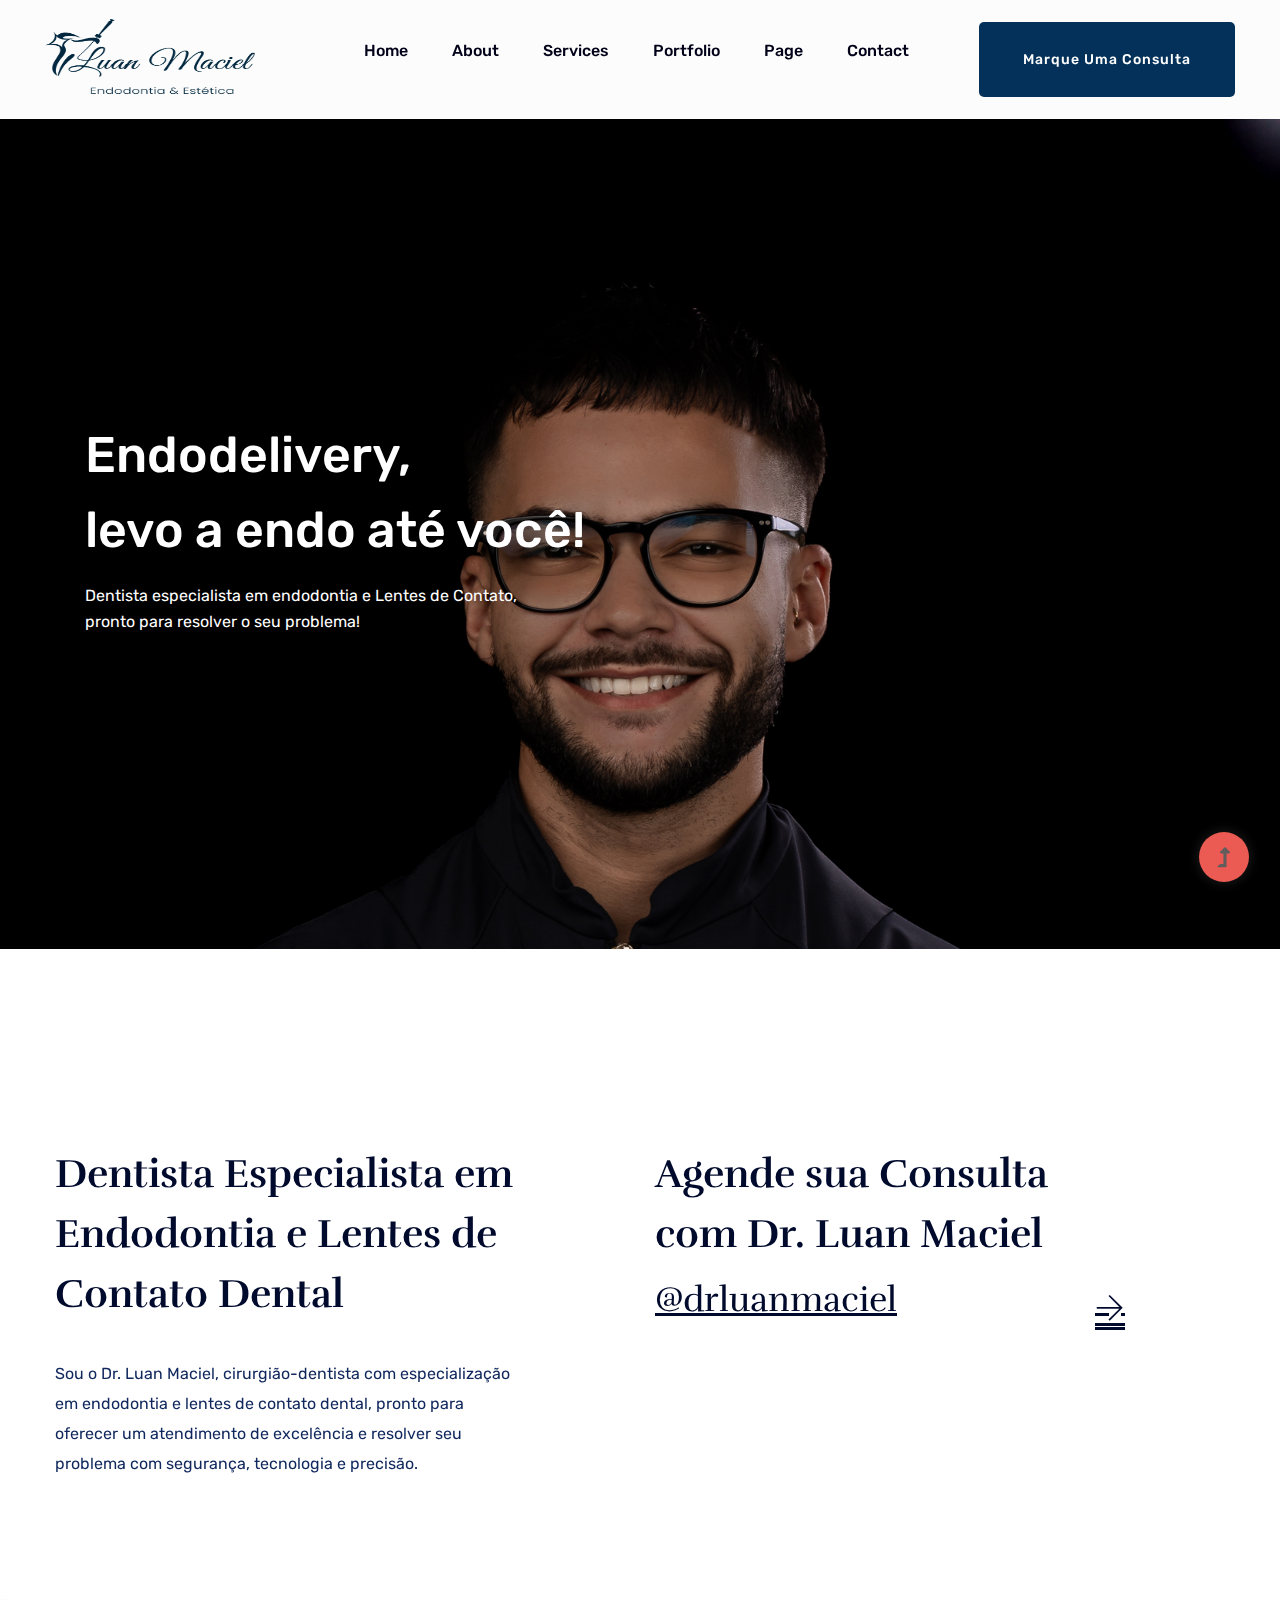
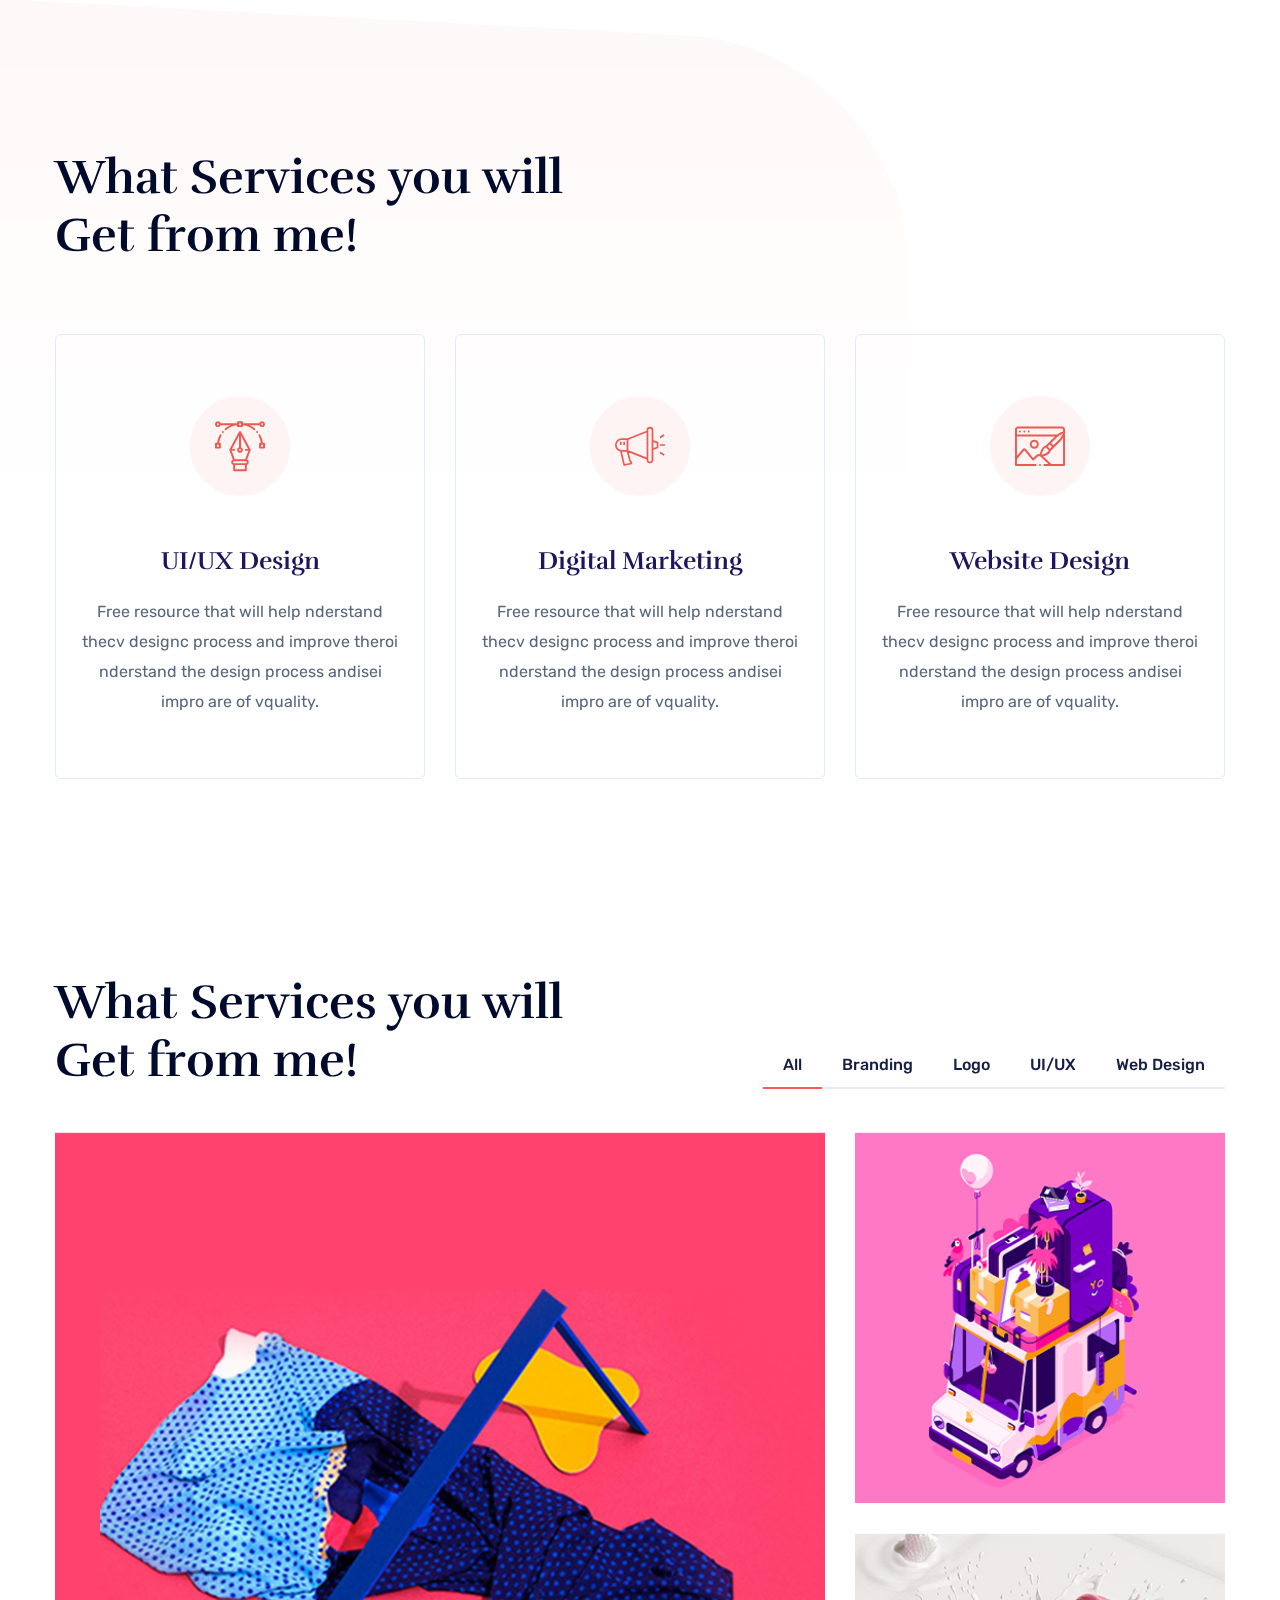
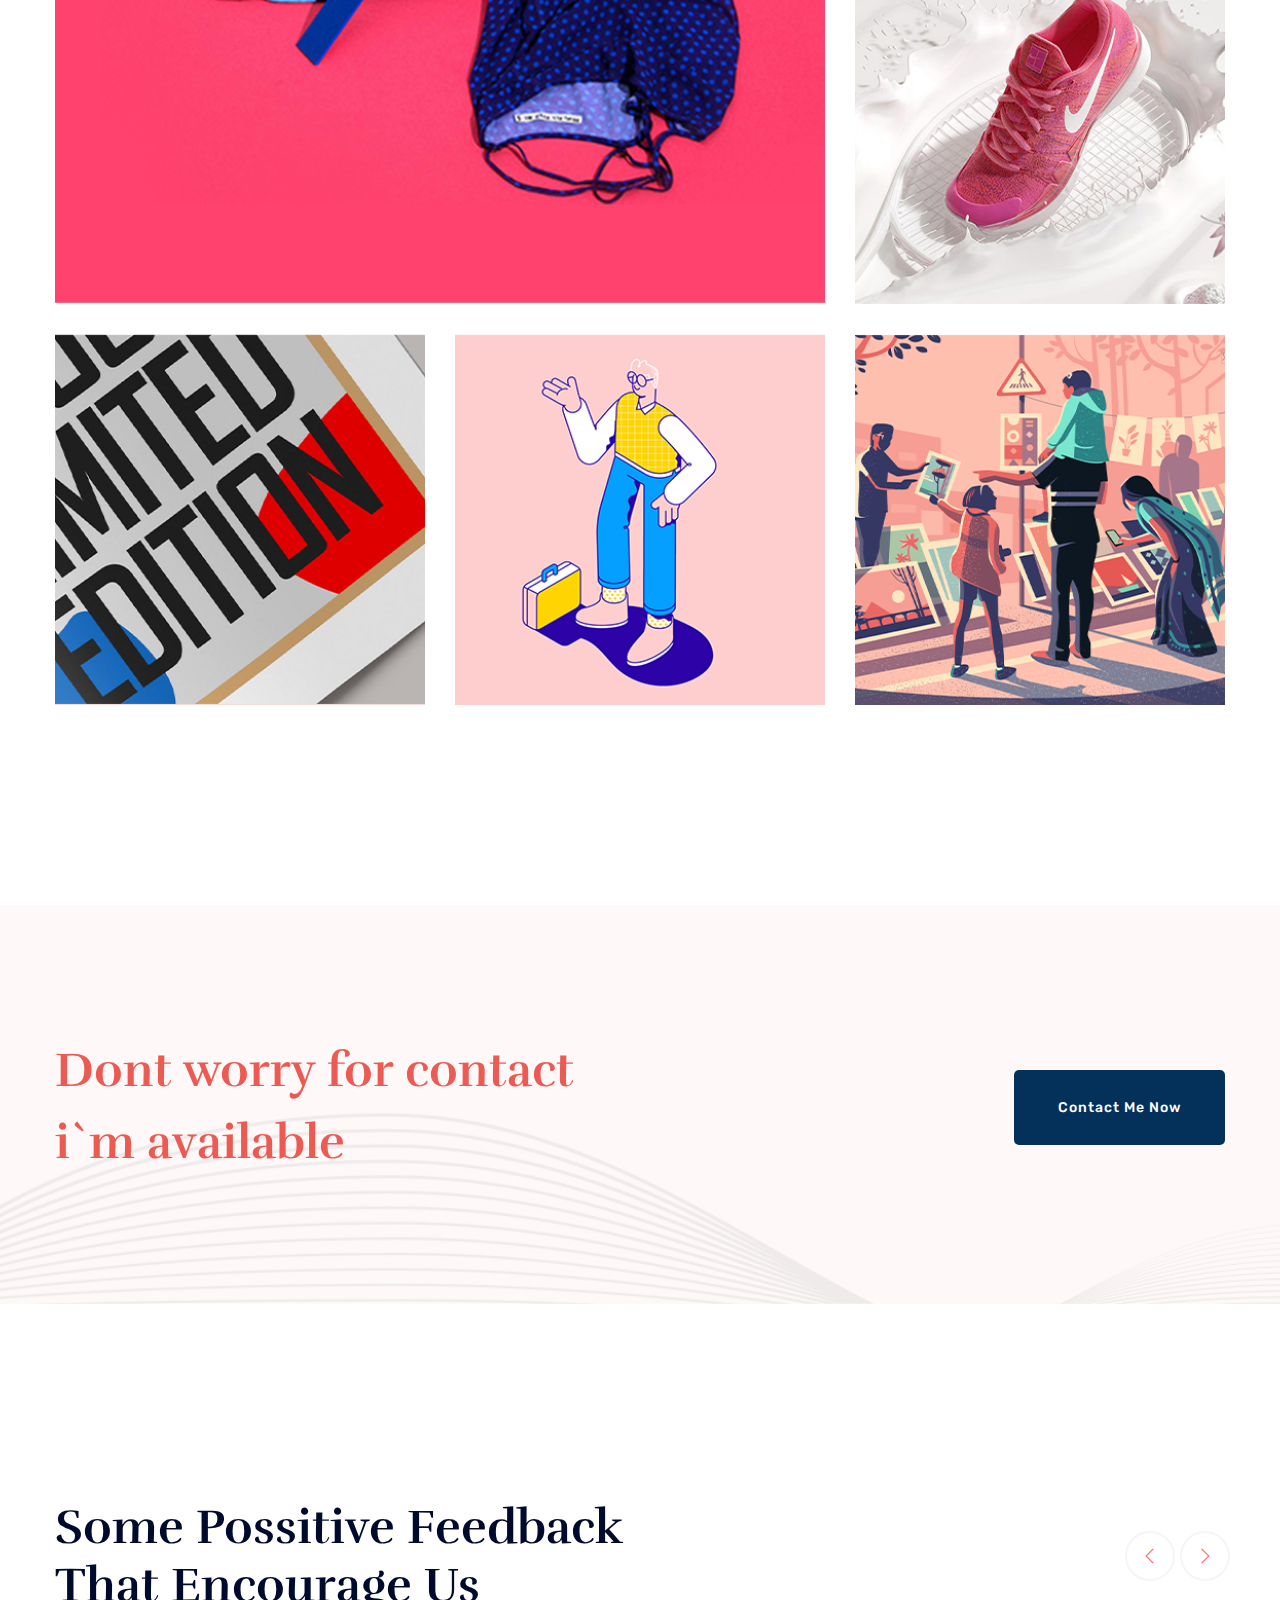
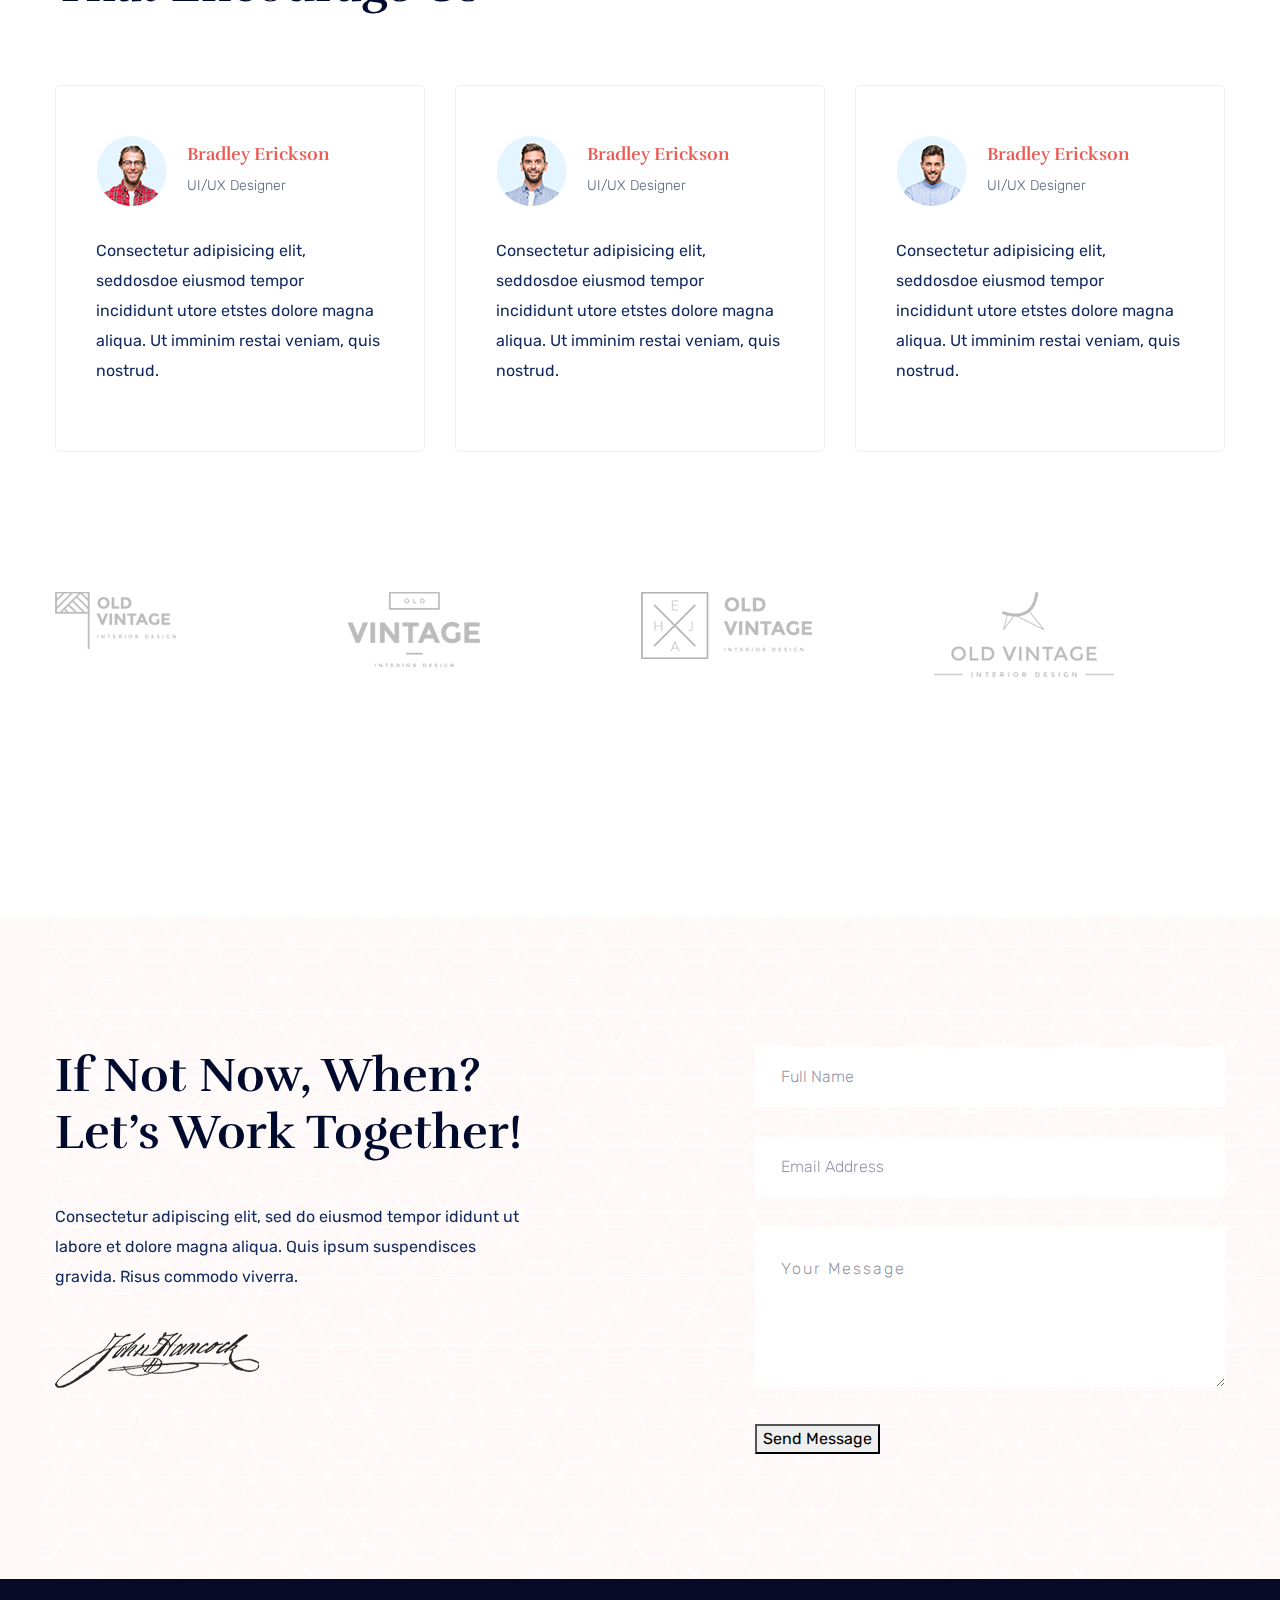
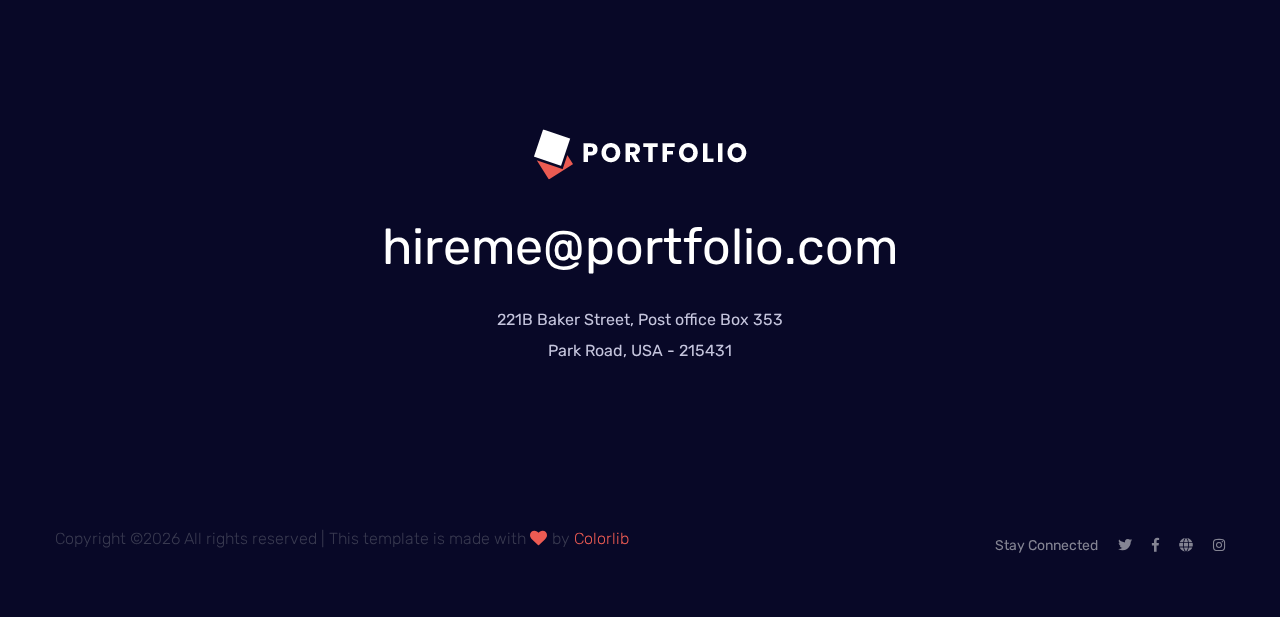
==== index.html @ 42b1753c "update: seção do header e o topo" ====
<!doctype html>
<html class="no-js" lang="zxx">
    <head>
        <meta charset="utf-8">
        <meta http-equiv="x-ua-compatible" content="ie=edge">
        <title>Dr. Luan Maciel</title>
        <meta name="description" content="">
        <meta name="viewport" content="width=device-width, initial-scale=1">
        <link rel="manifest" href="site.webmanifest">
		<link rel="shortcut icon" type="image/x-icon" href="assets/img/fotos_luan/favicon.png">

		<!-- CSS here -->
            <link rel="stylesheet" href="assets/css/bootstrap.min.css">
            <link rel="stylesheet" href="assets/css/owl.carousel.min.css">
            <link rel="stylesheet" href="assets/css/slicknav.css">
            <link rel="stylesheet" href="assets/css/flaticon.css">
            <link rel="stylesheet" href="assets/css/animate.min.css">
            <link rel="stylesheet" href="assets/css/magnific-popup.css">
            <link rel="stylesheet" href="assets/css/fontawesome-all.min.css">
            <link rel="stylesheet" href="assets/css/themify-icons.css">
            <link rel="stylesheet" href="assets/css/slick.css">
            <link rel="stylesheet" href="assets/css/nice-select.css">
            <link rel="stylesheet" href="assets/css/style.css">
   </head>

   <body>
    <!-- Preloader Start -->
    <div id="preloader-active">
        <div class="preloader d-flex align-items-center justify-content-center">
            <div class="preloader-inner position-relative">
                <div class="preloader-circle"></div>
                <div class="preloader-img pere-text"> 
                    <img src="assets/img/logo_luan/Principal_azul.png" alt="">
              </div>
            </div>
        </div>
    </div>
    <!-- Preloader Start -->
    <header>
        <!-- Header Start -->
        <div class="header-area">
                <div class="main-header  header-sticky">
                    <div class="container-fluid">
                        <div class="row align-items-center">
                            <!-- Logo -->
                            <div class="col-xl-2 col-lg-2 col-md-1">
                                <div class="logo">
                                    <a href="index.html"><img src="assets/img/logo_luan/Principal_azul.png" alt="" style="height: 80px; width: 210px;"></a>
                                </div>
                            </div>
                            <div class="col-xl-10 col-lg-10 col-md-10">
                                <div class="menu-main d-flex align-items-center justify-content-end" style="color: #033159;">
                                    <!-- Main-menu -->
                                    <div class="main-menu f-right d-none d-lg-block color-4">
                                        <nav> 
                                            <ul id="navigation">
                                                <li><a href="index.html">Home</a></li>
                                                <li><a href="about.html">About</a></li>
                                                <li><a href="services.html">Services</a></li>
                                                <li><a href="portfolio.html">Portfolio</a></li>
                                                <li><a href="#">Page</a>
                                                    <ul class="submenu">
                                                        <li><a href="blog.html">Blog</a></li>
                                                        <li><a href="blog_details.html">Blog Details</a></li>
                                                        <li><a href="elements.html">Element</a></li>
                                                        <li><a href="portfolio_details.html">Portfolio Details</a></li>
                                                    </ul>
                                                </li>
                                                <li><a href="contact.html">Contact</a></li>
                                            </ul>
                                        </nav>
                                    </div>
                                    <div class="header-right-btn f-right d-none d-xl-block ml-20">
                                        <a href="https://wa.me/5511983385832" target="_blank" class="btn header-btn">Marque uma Consulta</a>
                                    </div>
                                </div>
                            </div>   
                            <!-- Mobile Menu -->
                            <div class="col-12">
                                <div class="mobile_menu d-block d-lg-none"></div>
                            </div>
                        </div>
                    </div>
                </div>
        </div>
        <!-- Header End -->
    </header>
    <main>

        <!-- slider Area Start-->
        <div class="slider-area ">
            <div class="slider-active">
                <!-- Single Slider -->

                <!-- Single Slider -->
                <div style="position: relative; min-height: 830px; display: flex; align-items: center; justify-content: center; overflow: hidden;">
                    <!-- Imagem de fundo -->
                    <img 
                    src="assets/img/fotos_luan/Foto profissional  (1).jpg" 
                    alt="Doutor Luan Maciel"
                    style="
                      position:absolute;
                      top:0;
                      left:0;
                      width:100%;
                      height:100%;
                      object-fit:cover;
                      object-position:top; /* << Você pode personalizar aqui */
                      z-index:-1;
                    "
                  />
                  
                  
                    <!-- Conteúdo -->
                    <div style="position: relative; z-index: 1; width: 100%;">
                      <div style="max-width: 1140px; margin: 0 auto; padding: 0 15px;">
                        <div style="display: flex; flex-wrap: wrap;">
                          <div style="flex: 0 0 66.666667%; max-width: 66.666667%;">
                            <div style="color: #ffffff;">
                              <span style="display: inline-block; font-size: 50px; font-weight: 500; margin-bottom: 15px;" data-animation="fadeInUp" data-delay=".4s">
                                Endodelivery,<br> levo a endo até você!

                              </span>
                              <!-- <h1 style="font-size: 50px; font-weight: 900; margin-bottom: 20px; text-transform: uppercase;" data-animation="fadeInUp" data-delay=".6s">
                                Eu sou o Doutor Luan Maciel
                              </h1> -->
                              <p style="font-size: 16px; line-height: 1.6; max-width: 600px; color: #ffffff;" data-animation="fadeInUp" data-delay=".8s">
                                Dentista especialista em endodontia e Lentes de Contato,<br> pronto para resolver o seu problema!


                              </p>
                              <!-- Hero-btn (adicione botões aqui se desejar) -->
                            </div>
                          </div>
                        </div>
                      </div>
                    </div>
                  </div>
                  
            </div>
        </div>
        <!-- slider Area End-->
        <!-- About Area start -->
        <section class="about-area section-paddingt30">
            <div class="container">
                <div class="row ">
                    <div class="col-lg-5">
                        <div class="about-caption mb-30">
                            <h3 style="font-size: 40px;">Dentista Especialista em Endodontia e Lentes de Contato Dental</h3>
                            <p class="pera1">Sou o Dr. Luan Maciel, cirurgião-dentista com especialização em endodontia e lentes de contato dental, pronto para oferecer um atendimento de excelência e resolver seu problema com segurança, tecnologia e precisão.
                                </p>
                        </div>
                    </div>
                    <div class="col-lg-5 offset-lg-1">
                        <div class="about-caption2">
                            <h3>Agende sua Consulta com Dr. Luan Maciel</p>
                           <div class="send-cv">
                                <a href="https://www.instagram.com/drluanmaciel/" target="_blank">@drluanmaciel</a>
                                <a href="https://www.instagram.com/drluanmaciel/" target="_blank">
                                    <i class="ti-arrow-right"></i>
                                </a>
                           </div>
                        </div>
                    </div>
                </div>
            </div>
        </section>
        <!-- About Area End -->
        <!-- Categories Area Start -->
        <section class="categories-area section-padding3">
            <div class="container">
                <div class="row">
                    <div class="col-lg-6">
                        <!-- Section Tittle -->
                        <div class="section-tittle mb-70">
                            <h2>What Services you will Get from me!</h2>
                        </div>
                    </div>
                </div>
                <div class="row">
                    <div class="col-lg-4 col-md-6 col-sm-6">
                        <div class="single-cat text-center mb-50">
                            <div class="cat-icon">
                                <span class="flaticon-pen"></span>
                            </div>
                            <div class="cat-cap">
                                <h5><a href="services.html">UI/UX Design</a></h5>
                                <p>Free resource that will help nderstand thecv designc process and improve theroi  nderstand the design process andisei impro are of vquality.</p>
                            </div>
                        </div>
                    </div>
                    <div class="col-lg-4 col-md-6 col-sm-6">
                        <div class="single-cat text-center mb-50">
                            <div class="cat-icon">
                                <span class="flaticon-speaker"></span>
                            </div>
                            <div class="cat-cap">
                                <h5><a href="services.html">Digital Marketing</a></h5>
                                <p>Free resource that will help nderstand thecv designc process and improve theroi  nderstand the design process andisei impro are of vquality.</p>
                            </div>
                        </div>
                    </div>
                    <div class="col-lg-4 col-md-6 col-sm-6">
                        <div class="single-cat text-center mb-50">
                            <div class="cat-icon">
                                <span class="flaticon-portfolio"></span>
                            </div>
                            <div class="cat-cap">
                                <h5><a href="services.html">Website Design</a></h5>
                                <p>Free resource that will help nderstand thecv designc process and improve theroi  nderstand the design process andisei impro are of vquality.</p>
                            </div>
                        </div>
                    </div>
                 </div>
            </div>
        </section>
        <!-- Categories Area End -->
        <!-- Services Area Start -->
        <section class="services-area  services-padding">
            <div class="container">
               <div class="project-heading mb-35">
                    <div class="row align-items-end">
                        <div class="col-lg-6">
                            <!-- Section Tittle -->
                            <div class="section-tittle">
                                <h2>What Services you will Get from me!</h2>
                            </div>
                        </div>
                        <div class="col-lg-6">
                            <div class="properties__button">
                                <!--Nav Button  -->                                            
                                <nav>
                                    <div class="nav nav-tabs" id="nav-tab" role="tablist">
                                        <a class="nav-item nav-link active" id="nav-home-tab" data-toggle="tab" href="#nav-home" role="tab" aria-controls="nav-home" aria-selected="false"> All</a>
                                        <a class="nav-item nav-link" id="nav-profile-tab" data-toggle="tab" href="#nav-profile" role="tab" aria-controls="nav-profile" aria-selected="false"> Branding</a>
                                        <a class="nav-item nav-link" id="nav-contact-tab" data-toggle="tab" href="#nav-contact" role="tab" aria-controls="nav-contact" aria-selected="false">Logo</a>
                                        <a class="nav-item nav-link" id="nav-last-tab" data-toggle="tab" href="#nav-last" role="tab" aria-controls="nav-contact" aria-selected="false">UI/UX </a>
                                        <a class="nav-item nav-link" id="nav-technology" data-toggle="tab" href="#nav-techno" role="tab" aria-controls="nav-contact" aria-selected="false">Web Design</a>
                                    </div>
                                </nav>
                                <!--End Nav Button  -->
                            </div>
                        </div>
                    </div>
               </div>
                <div class="row">
                    <div class="col-12">
                        <!-- Nav Card -->
                        <div class="tab-content active" id="nav-tabContent">
                            <!-- card ONE -->
                            <div class="tab-pane fade active show" id="nav-home" role="tabpanel" aria-labelledby="nav-home-tab">           
                                <div class="services-caption">
                                    <div class="row">
                                        <div class="col-lg-8 col-md-8 col-sm-8">
                                            <!-- Single -->
                                            <div class="single-services mb-30">
                                                <img src="assets/img/service/services1.png" alt="">
                                            </div>
                                        </div>
                                        <div class="col-lg-4 col-md-4 col-sm-4">
                                            <div class="row">
                                                <div class="col-lg-12">
                                                    <!-- Single -->
                                                    <div class="single-services mb-30">
                                                        <img src="assets/img/service/services2.png" alt="">
                                                    </div>
                                                </div>
                                                <div class="col-lg-12">
                                                    <!-- Single -->
                                                    <div class="single-services mb-30">
                                                        <img src="assets/img/service/services3.png" alt="">
                                                    </div>
                                                </div>
                                            </div>
                                        </div>
                                        <div class="col-lg-4 col-md-4 col-sm-4">
                                            <!-- Single -->
                                            <div class="single-services mb-30">
                                                <img src="assets/img/service/services4.png" alt="">
                                            </div>
                                        </div>
                                        <div class="col-lg-4 col-md-4 col-sm-4">
                                            <!-- Single -->
                                            <div class="single-services mb-30">
                                                <img src="assets/img/service/services5.png" alt="">
                                            </div>
                                        </div>
                                        <div class="col-lg-4 col-md-4 col-sm-4">
                                            <!-- Single -->
                                            <div class="single-services mb-30">
                                                <img src="assets/img/service/services6.png" alt="">
                                            </div>
                                        </div>
                                    </div>
                                </div>
                            </div>
                            <!-- Card TWO -->
                            <div class="tab-pane fade" id="nav-profile" role="tabpanel" aria-labelledby="nav-profile-tab">
                                <div class="services-caption">
                                    <div class="row">
                                        <div class="col-lg-8 col-md-8 col-sm-8">
                                            <!-- Single -->
                                            <div class="single-services mb-30">
                                                <img src="assets/img/service/services6.png" alt="">
                                            </div>
                                        </div>
                                        <div class="col-lg-4 col-md-4 col-sm-4">
                                            <div class="row">
                                                <div class="col-lg-12">
                                                    <!-- Single -->
                                                    <div class="single-services mb-30">
                                                        <img src="assets/img/service/services2.png" alt="">
                                                    </div>
                                                </div>
                                                <div class="col-lg-12">
                                                    <!-- Single -->
                                                    <div class="single-services mb-30">
                                                        <img src="assets/img/service/services3.png" alt="">
                                                    </div>
                                                </div>
                                            </div>
                                        </div>
                                        <div class="col-lg-4 col-md-4 col-sm-4">
                                            <!-- Single -->
                                            <div class="single-services mb-30">
                                                <img src="assets/img/service/services4.png" alt="">
                                            </div>
                                        </div>
                                        <div class="col-lg-4 col-md-4 col-sm-4">
                                            <!-- Single -->
                                            <div class="single-services mb-30">
                                                <img src="assets/img/service/services5.png" alt="">
                                            </div>
                                        </div>
                                        <div class="col-lg-4 col-md-4 col-sm-4">
                                            <!-- Single -->
                                            <div class="single-services mb-30">
                                                <img src="assets/img/service/services1.png" alt="">
                                            </div>
                                        </div>
                                    </div>
                                </div>
                            </div>
                            <!-- Card THREE -->
                            <div class="tab-pane fade" id="nav-contact" role="tabpanel" aria-labelledby="nav-contact-tab">
                                <div class="services-caption">
                                    <div class="row">
                                        <div class="col-lg-8 col-md-8 col-sm-8">
                                            <!-- Single -->
                                            <div class="single-services mb-30">
                                                <img src="assets/img/service/services2.png" alt="">
                                            </div>
                                        </div>
                                        <div class="col-lg-4 col-md-4 col-sm-4">
                                            <div class="row">
                                                <div class="col-lg-12">
                                                    <!-- Single -->
                                                    <div class="single-services mb-30">
                                                        <img src="assets/img/service/services1.png" alt="">
                                                    </div>
                                                </div>
                                                <div class="col-lg-12">
                                                    <!-- Single -->
                                                    <div class="single-services mb-30">
                                                        <img src="assets/img/service/services3.png" alt="">
                                                    </div>
                                                </div>
                                            </div>
                                        </div>
                                        <div class="col-lg-4 col-md-4 col-sm-4">
                                            <!-- Single -->
                                            <div class="single-services mb-30">
                                                <img src="assets/img/service/services4.png" alt="">
                                            </div>
                                        </div>
                                        <div class="col-lg-4 col-md-4 col-sm-4">
                                            <!-- Single -->
                                            <div class="single-services mb-30">
                                                <img src="assets/img/service/services5.png" alt="">
                                            </div>
                                        </div>
                                        <div class="col-lg-4 col-md-4 col-sm-4">
                                            <!-- Single -->
                                            <div class="single-services mb-30">
                                                <img src="assets/img/service/services6.png" alt="">
                                            </div>
                                        </div>
                                    </div>
                                </div>
                            </div>
                            <!-- card FUR -->
                            <div class="tab-pane fade" id="nav-last" role="tabpanel" aria-labelledby="nav-last-tab">
                                <div class="services-caption">
                                    <div class="row">
                                        <div class="col-lg-8 col-md-8 col-sm-8">
                                            <!-- Single -->
                                            <div class="single-services mb-30">
                                                <img src="assets/img/service/services1.png" alt="">
                                            </div>
                                        </div>
                                        <div class="col-lg-4 col-md-4 col-sm-4">
                                            <div class="row">
                                                <div class="col-lg-12">
                                                    <!-- Single -->
                                                    <div class="single-services mb-30">
                                                        <img src="assets/img/service/services2.png" alt="">
                                                    </div>
                                                </div>
                                                <div class="col-lg-12">
                                                    <!-- Single -->
                                                    <div class="single-services mb-30">
                                                        <img src="assets/img/service/services3.png" alt="">
                                                    </div>
                                                </div>
                                            </div>
                                        </div>
                                        <div class="col-lg-4 col-md-4 col-sm-4">
                                            <!-- Single -->
                                            <div class="single-services mb-30">
                                                <img src="assets/img/service/services4.png" alt="">
                                            </div>
                                        </div>
                                        <div class="col-lg-4 col-md-4 col-sm-4">
                                            <!-- Single -->
                                            <div class="single-services mb-30">
                                                <img src="assets/img/service/services5.png" alt="">
                                            </div>
                                        </div>
                                        <div class="col-lg-4 col-md-4 col-sm-4">
                                            <!-- Single -->
                                            <div class="single-services mb-30">
                                                <img src="assets/img/service/services6.png" alt="">
                                            </div>
                                        </div>
                                    </div>
                                </div>
                            </div>
                            <!-- card FIVE -->
                            <div class="tab-pane fade" id="nav-techno" role="tabpanel" aria-labelledby="nav-technology">
                                <div class="services-caption">
                                    <div class="row">
                                        <div class="col-lg-8 col-md-8 col-sm-8">
                                            <!-- Single -->
                                            <div class="single-services mb-30">
                                                <img src="assets/img/service/services3.png" alt="">
                                            </div>
                                        </div>
                                        <div class="col-lg-4 col-md-4 col-sm-4">
                                            <div class="row">
                                                <div class="col-lg-12">
                                                    <!-- Single -->
                                                    <div class="single-services mb-30">
                                                        <img src="assets/img/service/services2.png" alt="">
                                                    </div>
                                                </div>
                                                <div class="col-lg-12">
                                                    <!-- Single -->
                                                    <div class="single-services mb-30">
                                                        <img src="assets/img/service/services1.png" alt="">
                                                    </div>
                                                </div>
                                            </div>
                                        </div>
                                        <div class="col-lg-4 col-md-4 col-sm-4">
                                            <!-- Single -->
                                            <div class="single-services mb-30">
                                                <img src="assets/img/service/services4.png" alt="">
                                            </div>
                                        </div>
                                        <div class="col-lg-4 col-md-4 col-sm-4">
                                            <!-- Single -->
                                            <div class="single-services mb-30">
                                                <img src="assets/img/service/services5.png" alt="">
                                            </div>
                                        </div>
                                        <div class="col-lg-4 col-md-4 col-sm-4">
                                            <!-- Single -->
                                            <div class="single-services mb-30">
                                                <img src="assets/img/service/services6.png" alt="">
                                            </div>
                                        </div>
                                    </div>
                                </div>
                            </div>
                        </div>
                    <!-- End Nav Card -->
                    </div>
                </div>
            </div>
        </section>
        <!-- Services Area End -->
        <!-- Want To Work Start -->
        <section class="wantToWork-area w-padding2">
            <div class="container">
                <div class="row align-items-center justify-content-between">
                    <div class="col-xl-6 col-lg-8 col-md-8">
                        <div class="wantToWork-caption wantToWork-caption2">
                            <h2>Dont worry for contact i`m available</h2>
                        </div>
                    </div>
                    <div class="col-xl-2 col-lg-2 col-md-3">
                        <a href="#" class="btn btn-black f-right">Contact Me Now</a>
                    </div>
                </div>
            </div>
        </section>
        <!-- Want To Work End -->

        <!-- client-comments -->
        <section class="client-comments section-paddingt30">
            <div class="container">
                <div class="row">
                    <div class="col-xl-6 col-lg-8 col-md-10">
                        <!-- Section Tittle -->
                        <div class="section-tittle mb-70">
                            <h2>Some Possitive Feedback  That Encourage Us</h2>
                        </div>
                    </div>
                </div>
            </div>
            <!-- latest-blog-area start -->
            <div class="latest-blog-area">
                <div class="container">
                    <div class="custom-row">
                        <div class="blog-active">
                            <!-- single-items -->
                            <div class="col-xl-4">
                                <div class="blog-wrapper">
                                    <div class="blog-inner">
                                    <div class="blog-top">
                                            <div class="person-img">
                                                <img src="assets/img/gallery/blog1.png" alt="">
                                            </div>
                                            <div class="comment-person">
                                                <h2>Bradley Erickson</h2>   
                                                <span>UI/UX Designer</span>
                                            </div>
                                    </div>
                                        <p>Consectetur adipisicing elit, seddosdoe eiusmod tempor incididunt utore etstes dolore magna aliqua. Ut imminim restai veniam, quis nostrud.</p>
                                    </div>
                                </div>
                            </div>
                            <!-- single-items -->
                            <div class="col-xl-4">
                                <div class="blog-wrapper">
                                    <div class="blog-inner">
                                    <div class="blog-top">
                                            <div class="person-img">
                                                <img src="assets/img/gallery/blog2.png" alt="">
                                            </div>
                                            <div class="comment-person">
                                                <h2>Bradley Erickson</h2>   
                                                <span>UI/UX Designer</span>
                                            </div>
                                    </div>
                                        <p>Consectetur adipisicing elit, seddosdoe eiusmod tempor incididunt utore etstes dolore magna aliqua. Ut imminim restai veniam, quis nostrud.</p>
                                    </div>
                                </div>
                            </div>
                            <!-- single-items -->
                            <div class="col-xl-4">
                                <div class="blog-wrapper">
                                    <div class="blog-inner">
                                    <div class="blog-top">
                                            <div class="person-img">
                                                <img src="assets/img/gallery/blog3.png" alt="">
                                            </div>
                                            <div class="comment-person">
                                                <h2>Bradley Erickson</h2>   
                                                <span>UI/UX Designer</span>
                                            </div>
                                    </div>
                                        <p>Consectetur adipisicing elit, seddosdoe eiusmod tempor incididunt utore etstes dolore magna aliqua. Ut imminim restai veniam, quis nostrud.</p>
                                    </div>
                                </div>
                            </div>
                            <!-- single-items -->
                            <div class="col-xl-4">
                                <div class="blog-wrapper">
                                    <div class="blog-inner">
                                    <div class="blog-top">
                                            <div class="person-img">
                                                <img src="assets/img/gallery/blog2.png" alt="">
                                            </div>
                                            <div class="comment-person">
                                                <h2>Bradley Erickson</h2>   
                                                <span>UI/UX Designer</span>
                                            </div>
                                    </div>
                                        <p>Consectetur adipisicing elit, seddosdoe eiusmod tempor incididunt utore etstes dolore magna aliqua. Ut imminim restai veniam, quis nostrud.</p>
                                    </div>
                                </div>
                            </div>
                        </div>
                    </div>
                </div>
            </div>           
            <!-- End latest-blog-area -->
        </section>
        <!-- Brand Area Start -->
        <div class="brand-area pb-bottom">
            <div class="container">
                <div class="brand-active brand-border pt-50 pb-40">
                    <div class="single-brand">
                        <img src="assets/img/gallery/brand1.png" alt="">
                    </div>
                    <div class="single-brand">
                        <img src="assets/img/gallery/brand2.png" alt="">
                    </div>
                    <div class="single-brand">
                        <img src="assets/img/gallery/brand3.png" alt="">
                    </div>
                    <div class="single-brand">
                        <img src="assets/img/gallery/brand4.png" alt="">
                    </div>
                    <div class="single-brand">
                        <img src="assets/img/gallery/brand2.png" alt="">
                    </div>
                </div>
            </div>
        </div>
        <!-- Brand Area End -->
        <!-- Contact Info Start -->
        <section class="contact-info-area w-padding2" data-background="assets/img/gallery/section_bg04.jpg">
            <div class="container">
                <div class="row justify-content-between">
                    <div class="col-xl-5 col-lg-7">
                      <div class="contact-caption mb-50">
                            <h3>If Not Now, When? Let’s Work Together!</h3>
                            <p>Consectetur adipiscing elit, sed do eiusmod tempor ididunt ut labore et dolore magna aliqua. Quis ipsum suspendisces gravida. Risus commodo viverra.</p>
                            <img src="assets/img/gallery/sin.png" alt="">
                      </div>
                    </div>
                    <div class="col-xl-5 col-lg-5">
                        <form action="#" class="contact-wrapper">
                            <input type="text" name="name" placeholder="Full Name">
                            <input type="email" name="email" placeholder="Email Address">
                            <textarea name="message" id="message" placeholder="Your Message"></textarea>
                            <button class="submit-btn2" type="submit">Send Message</button>
                        </form>
                    </div>
                </div>
            </div>
        </section>
        <!-- Contact Info End -->

    </main>
    <footer>
        <!-- Footer Start-->
        <div class="footer-area">
            <div class="container">
               <div class="footer-top footer-padding">
                   <div class="row justify-content-center">
                       <div class="col-lg-6">
                            <div class="footer-top-cap text-center">
                                <img src="assets/img/logo/logo2_footer.png" alt="">
                                <span><a href="#">hireme@portfolio.com</a></span>
                                <p>221B Baker Street, Post office Box 353 </p>
                                <p>Park Road, USA - 215431</p>
                            </div>
                       </div>
                   </div>
               </div>
                <div class="footer-bottom">
                    <div class="row d-flex justify-content-between align-items-center">
                        <div class="col-xl-9 col-lg-8">
                            <div class="footer-copy-right">
                                <p><!-- Link back to Colorlib can't be removed. Template is licensed under CC BY 3.0. -->
  Copyright &copy;<script>document.write(new Date().getFullYear());</script> All rights reserved | This template is made with <i class="fa fa-heart" aria-hidden="true"></i> by <a href="https://colorlib.com" target="_blank">Colorlib</a>
  <!-- Link back to Colorlib can't be removed. Template is licensed under CC BY 3.0. --></p>
                            </div>
                        </div>
                        <div class="col-xl-3 col-lg-4">
                            <!-- Footer Social -->
                            <div class="footer-social f-right">
                                <a>Stay Connected</a>
                                <a href="#"><i class="fab fa-twitter"></i></a>
                                <a href="#"><i class="fab fa-facebook-f"></i></a>
                                <a href="#"><i class="fas fa-globe"></i></a>
                                <a href="#"><i class="fab fa-instagram"></i></a>
                            </div>
                        </div>
                    </div>
               </div>
            </div>
        </div>
        <!-- Footer End-->
    </footer>
    <!-- Scroll Up -->
    <div id="back-top" >
        <a title="Go to Top" href="#"> <i class="fas fa-level-up-alt"></i></a>
    </div>

    <!-- JS here -->
		<!-- All JS Custom Plugins Link Here here -->
        <script src="./assets/js/vendor/modernizr-3.5.0.min.js"></script>
		<!-- Jquery, Popper, Bootstrap -->
		<script src="./assets/js/vendor/jquery-1.12.4.min.js"></script>
        <script src="./assets/js/popper.min.js"></script>
        <script src="./assets/js/bootstrap.min.js"></script>
	    <!-- Jquery Mobile Menu -->
        <script src="./assets/js/jquery.slicknav.min.js"></script>

		<!-- Jquery Slick , Owl-Carousel Plugins -->
        <script src="./assets/js/owl.carousel.min.js"></script>
        <script src="./assets/js/slick.min.js"></script>
		<!-- One Page, Animated-HeadLin -->
        <script src="./assets/js/wow.min.js"></script>
		<script src="./assets/js/animated.headline.js"></script>
        <script src="./assets/js/jquery.magnific-popup.js"></script>

		<!-- Nice-select, sticky -->
        <script src="./assets/js/jquery.nice-select.min.js"></script>
		<script src="./assets/js/jquery.sticky.js"></script>
        
        <!-- contact js -->
        <script src="./assets/js/contact.js"></script>
        <script src="./assets/js/jquery.form.js"></script>
        <script src="./assets/js/jquery.validate.min.js"></script>
        <script src="./assets/js/mail-script.js"></script>
        <script src="./assets/js/jquery.ajaxchimp.min.js"></script>
        
		<!-- Jquery Plugins, main Jquery -->	
        <script src="./assets/js/plugins.js"></script>
        <script src="./assets/js/main.js"></script>
        
    </body>
</html>
---- assets/css/flaticon.css ----
/*
  	Flaticon icon font: Flaticon
  	Creation date: 30/03/2020 06:48
  	*/

@font-face {
  font-family: "Flaticon";
  src: url("../fonts/Flaticon.eot");
  src: url("../fonts/Flaticon.eot?#iefix") format("embedded-opentype"),
       url("../fonts/Flaticon.woff2") format("woff2"),
       url("../fonts/Flaticon.woff") format("woff"),
       url("../fonts/Flaticon.ttf") format("truetype"),
       url("../fonts/Flaticon.svg#Flaticon") format("svg");
  font-weight: normal;
  font-style: normal;
}

@media screen and (-webkit-min-device-pixel-ratio:0) {
  @font-face {
    font-family: "Flaticon";
    src: url("../fonts/Flaticon.svg#Flaticon") format("svg");
  }
}

[class^="flaticon-"]:before, [class*=" flaticon-"]:before,
[class^="flaticon-"]:after, [class*=" flaticon-"]:after {   
  font-family: Flaticon;
font-style: normal;
}

.flaticon-pen:before { content: "\f100"; }
.flaticon-speaker:before { content: "\f101"; }
.flaticon-portfolio:before { content: "\f102"; }
---- assets/css/themify-icons.css ----
@font-face {
	font-family: 'themify';
	src:url('../fonts/themify.eot?-fvbane');


	src:url('../fonts/themify.eot?#iefix-fvbane') format('embedded-opentype'),
		url('../fonts/themify.woff?-fvbane') format('woff'),
		url('../fonts/themify.ttf?-fvbane') format('truetype'),
		url('../fonts/themify.svg?-fvbane#themify') format('svg');
	font-weight: normal;
	font-style: normal;
}

[class^="ti-"], [class*=" ti-"] {
	font-family: 'themify';
	speak: none;
	font-style: normal;
	font-weight: normal;
	font-variant: normal;
	text-transform: none;
	line-height: 1;

	/* Better Font Rendering =========== */
	-webkit-font-smoothing: antialiased;
	-moz-osx-font-smoothing: grayscale;
}

.ti-wand:before {
	content: "\e600";
}
.ti-volume:before {
	content: "\e601";
}
.ti-user:before {
	content: "\e602";
}
.ti-unlock:before {
	content: "\e603";
}
.ti-unlink:before {
	content: "\e604";
}
.ti-trash:before {
	content: "\e605";
}
.ti-thought:before {
	content: "\e606";
}
.ti-target:before {
	content: "\e607";
}
.ti-tag:before {
	content: "\e608";
}
.ti-tablet:before {
	content: "\e609";
}
.ti-star:before {
	content: "\e60a";
}
.ti-spray:before {
	content: "\e60b";
}
.ti-signal:before {
	content: "\e60c";
}
.ti-shopping-cart:before {
	content: "\e60d";
}
.ti-shopping-cart-full:before {
	content: "\e60e";
}
.ti-settings:before {
	content: "\e60f";
}
.ti-search:before {
	content: "\e610";
}
.ti-zoom-in:before {
	content: "\e611";
}
.ti-zoom-out:before {
	content: "\e612";
}
.ti-cut:before {
	content: "\e613";
}
.ti-ruler:before {
	content: "\e614";
}
.ti-ruler-pencil:before {
	content: "\e615";
}
.ti-ruler-alt:before {
	content: "\e616";
}
.ti-bookmark:before {
	content: "\e617";
}
.ti-bookmark-alt:before {
	content: "\e618";
}
.ti-reload:before {
	content: "\e619";
}
.ti-plus:before {
	content: "\e61a";
}
.ti-pin:before {
	content: "\e61b";
}
.ti-pencil:before {
	content: "\e61c";
}
.ti-pencil-alt:before {
	content: "\e61d";
}
.ti-paint-roller:before {
	content: "\e61e";
}
.ti-paint-bucket:before {
	content: "\e61f";
}
.ti-na:before {
	content: "\e620";
}
.ti-mobile:before {
	content: "\e621";
}
.ti-minus:before {
	content: "\e622";
}
.ti-medall:before {
	content: "\e623";
}
.ti-medall-alt:before {
	content: "\e624";
}
.ti-marker:before {
	content: "\e625";
}
.ti-marker-alt:before {
	content: "\e626";
}
.ti-arrow-up:before {
	content: "\e627";
}
.ti-arrow-right:before {
	content: "\e628";
}
.ti-arrow-left:before {
	content: "\e629";
}
.ti-arrow-down:before {
	content: "\e62a";
}
.ti-lock:before {
	content: "\e62b";
}
.ti-location-arrow:before {
	content: "\e62c";
}
.ti-link:before {
	content: "\e62d";
}
.ti-layout:before {
	content: "\e62e";
}
.ti-layers:before {
	content: "\e62f";
}
.ti-layers-alt:before {
	content: "\e630";
}
.ti-key:before {
	content: "\e631";
}
.ti-import:before {
	content: "\e632";
}
.ti-image:before {
	content: "\e633";
}
.ti-heart:before {
	content: "\e634";
}
.ti-heart-broken:before {
	content: "\e635";
}
.ti-hand-stop:before {
	content: "\e636";
}
.ti-hand-open:before {
	content: "\e637";
}
.ti-hand-drag:before {
	content: "\e638";
}
.ti-folder:before {
	content: "\e639";
}
.ti-flag:before {
	content: "\e63a";
}
.ti-flag-alt:before {
	content: "\e63b";
}
.ti-flag-alt-2:before {
	content: "\e63c";
}
.ti-eye:before {
	content: "\e63d";
}
.ti-export:before {
	content: "\e63e";
}
.ti-exchange-vertical:before {
	content: "\e63f";
}
.ti-desktop:before {
	content: "\e640";
}
.ti-cup:before {
	content: "\e641";
}
.ti-crown:before {
	content: "\e642";
}
.ti-comments:before {
	content: "\e643";
}
.ti-comment:before {
	content: "\e644";
}
.ti-comment-alt:before {
	content: "\e645";
}
.ti-close:before {
	content: "\e646";
}
.ti-clip:before {
	content: "\e647";
}
.ti-angle-up:before {
	content: "\e648";
}
.ti-angle-right:before {
	content: "\e649";
}
.ti-angle-left:before {
	content: "\e64a";
}
.ti-angle-down:before {
	content: "\e64b";
}
.ti-check:before {
	content: "\e64c";
}
.ti-check-box:before {
	content: "\e64d";
}
.ti-camera:before {
	content: "\e64e";
}
.ti-announcement:before {
	content: "\e64f";
}
.ti-brush:before {
	content: "\e650";
}
.ti-briefcase:before {
	content: "\e651";
}
.ti-bolt:before {
	content: "\e652";
}
.ti-bolt-alt:before {
	content: "\e653";
}
.ti-blackboard:before {
	content: "\e654";
}
.ti-bag:before {
	content: "\e655";
}
.ti-move:before {
	content: "\e656";
}
.ti-arrows-vertical:before {
	content: "\e657";
}
.ti-arrows-horizontal:before {
	content: "\e658";
}
.ti-fullscreen:before {
	content: "\e659";
}
.ti-arrow-top-right:before {
	content: "\e65a";
}
.ti-arrow-top-left:before {
	content: "\e65b";
}
.ti-arrow-circle-up:before {
	content: "\e65c";
}
.ti-arrow-circle-right:before {
	content: "\e65d";
}
.ti-arrow-circle-left:before {
	content: "\e65e";
}
.ti-arrow-circle-down:before {
	content: "\e65f";
}
.ti-angle-double-up:before {
	content: "\e660";
}
.ti-angle-double-right:before {
	content: "\e661";
}
.ti-angle-double-left:before {
	content: "\e662";
}
.ti-angle-double-down:before {
	content: "\e663";
}
.ti-zip:before {
	content: "\e664";
}
.ti-world:before {
	content: "\e665";
}
.ti-wheelchair:before {
	content: "\e666";
}
.ti-view-list:before {
	content: "\e667";
}
.ti-view-list-alt:before {
	content: "\e668";
}
.ti-view-grid:before {
	content: "\e669";
}
.ti-uppercase:before {
	content: "\e66a";
}
.ti-upload:before {
	content: "\e66b";
}
.ti-underline:before {
	content: "\e66c";
}
.ti-truck:before {
	content: "\e66d";
}
.ti-timer:before {
	content: "\e66e";
}
.ti-ticket:before {
	content: "\e66f";
}
.ti-thumb-up:before {
	content: "\e670";
}
.ti-thumb-down:before {
	content: "\e671";
}
.ti-text:before {
	content: "\e672";
}
.ti-stats-up:before {
	content: "\e673";
}
.ti-stats-down:before {
	content: "\e674";
}
.ti-split-v:before {
	content: "\e675";
}
.ti-split-h:before {
	content: "\e676";
}
.ti-smallcap:before {
	content: "\e677";
}
.ti-shine:before {
	content: "\e678";
}
.ti-shift-right:before {
	content: "\e679";
}
.ti-shift-left:before {
	content: "\e67a";
}
.ti-shield:before {
	content: "\e67b";
}
.ti-notepad:before {
	content: "\e67c";
}
.ti-server:before {
	content: "\e67d";
}
.ti-quote-right:before {
	content: "\e67e";
}
.ti-quote-left:before {
	content: "\e67f";
}
.ti-pulse:before {
	content: "\e680";
}
.ti-printer:before {
	content: "\e681";
}
.ti-power-off:before {
	content: "\e682";
}
.ti-plug:before {
	content: "\e683";
}
.ti-pie-chart:before {
	content: "\e684";
}
.ti-paragraph:before {
	content: "\e685";
}
.ti-panel:before {
	content: "\e686";
}
.ti-package:before {
	content: "\e687";
}
.ti-music:before {
	content: "\e688";
}
.ti-music-alt:before {
	content: "\e689";
}
.ti-mouse:before {
	content: "\e68a";
}
.ti-mouse-alt:before {
	content: "\e68b";
}
.ti-money:before {
	content: "\e68c";
}
.ti-microphone:before {
	content: "\e68d";
}
.ti-menu:before {
	content: "\e68e";
}
.ti-menu-alt:before {
	content: "\e68f";
}
.ti-map:before {
	content: "\e690";
}
.ti-map-alt:before {
	content: "\e691";
}
.ti-loop:before {
	content: "\e692";
}
.ti-location-pin:before {
	content: "\e693";
}
.ti-list:before {
	content: "\e694";
}
.ti-light-bulb:before {
	content: "\e695";
}
.ti-Italic:before {
	content: "\e696";
}
.ti-info:before {
	content: "\e697";
}
.ti-infinite:before {
	content: "\e698";
}
.ti-id-badge:before {
	content: "\e699";
}
.ti-hummer:before {
	content: "\e69a";
}
.ti-home:before {
	content: "\e69b";
}
.ti-help:before {
	content: "\e69c";
}
.ti-headphone:before {
	content: "\e69d";
}
.ti-harddrives:before {
	content: "\e69e";
}
.ti-harddrive:before {
	content: "\e69f";
}
.ti-gift:before {
	content: "\e6a0";
}
.ti-game:before {
	content: "\e6a1";
}
.ti-filter:before {
	content: "\e6a2";
}
.ti-files:before {
	content: "\e6a3";
}
.ti-file:before {
	content: "\e6a4";
}
.ti-eraser:before {
	content: "\e6a5";
}
.ti-envelope:before {
	content: "\e6a6";
}
.ti-download:before {
	content: "\e6a7";
}
.ti-direction:before {
	content: "\e6a8";
}
.ti-direction-alt:before {
	content: "\e6a9";
}
.ti-dashboard:before {
	content: "\e6aa";
}
.ti-control-stop:before {
	content: "\e6ab";
}
.ti-control-shuffle:before {
	content: "\e6ac";
}
.ti-control-play:before {
	content: "\e6ad";
}
.ti-control-pause:before {
	content: "\e6ae";
}
.ti-control-forward:before {
	content: "\e6af";
}
.ti-control-backward:before {
	content: "\e6b0";
}
.ti-cloud:before {
	content: "\e6b1";
}
.ti-cloud-up:before {
	content: "\e6b2";
}
.ti-cloud-down:before {
	content: "\e6b3";
}
.ti-clipboard:before {
	content: "\e6b4";
}
.ti-car:before {
	content: "\e6b5";
}
.ti-calendar:before {
	content: "\e6b6";
}
.ti-book:before {
	content: "\e6b7";
}
.ti-bell:before {
	content: "\e6b8";
}
.ti-basketball:before {
	content: "\e6b9";
}
.ti-bar-chart:before {
	content: "\e6ba";
}
.ti-bar-chart-alt:before {
	content: "\e6bb";
}
.ti-back-right:before {
	content: "\e6bc";
}
.ti-back-left:before {
	content: "\e6bd";
}
.ti-arrows-corner:before {
	content: "\e6be";
}
.ti-archive:before {
	content: "\e6bf";
}
.ti-anchor:before {
	content: "\e6c0";
}
.ti-align-right:before {
	content: "\e6c1";
}
.ti-align-left:before {
	content: "\e6c2";
}
.ti-align-justify:before {
	content: "\e6c3";
}
.ti-align-center:before {
	content: "\e6c4";
}
.ti-alert:before {
	content: "\e6c5";
}
.ti-alarm-clock:before {
	content: "\e6c6";
}
.ti-agenda:before {
	content: "\e6c7";
}
.ti-write:before {
	content: "\e6c8";
}
.ti-window:before {
	content: "\e6c9";
}
.ti-widgetized:before {
	content: "\e6ca";
}
.ti-widget:before {
	content: "\e6cb";
}
.ti-widget-alt:before {
	content: "\e6cc";
}
.ti-wallet:before {
	content: "\e6cd";
}
.ti-video-clapper:before {
	content: "\e6ce";
}
.ti-video-camera:before {
	content: "\e6cf";
}
.ti-vector:before {
	content: "\e6d0";
}
.ti-themify-logo:before {
	content: "\e6d1";
}
.ti-themify-favicon:before {
	content: "\e6d2";
}
.ti-themify-favicon-alt:before {
	content: "\e6d3";
}
.ti-support:before {
	content: "\e6d4";
}
.ti-stamp:before {
	content: "\e6d5";
}
.ti-split-v-alt:before {
	content: "\e6d6";
}
.ti-slice:before {
	content: "\e6d7";
}
.ti-shortcode:before {
	content: "\e6d8";
}
.ti-shift-right-alt:before {
	content: "\e6d9";
}
.ti-shift-left-alt:before {
	content: "\e6da";
}
.ti-ruler-alt-2:before {
	content: "\e6db";
}
.ti-receipt:before {
	content: "\e6dc";
}
.ti-pin2:before {
	content: "\e6dd";
}
.ti-pin-alt:before {
	content: "\e6de";
}
.ti-pencil-alt2:before {
	content: "\e6df";
}
.ti-palette:before {
	content: "\e6e0";
}
.ti-more:before {
	content: "\e6e1";
}
.ti-more-alt:before {
	content: "\e6e2";
}
.ti-microphone-alt:before {
	content: "\e6e3";
}
.ti-magnet:before {
	content: "\e6e4";
}
.ti-line-double:before {
	content: "\e6e5";
}
.ti-line-dotted:before {
	content: "\e6e6";
}
.ti-line-dashed:before {
	content: "\e6e7";
}
.ti-layout-width-full:before {
	content: "\e6e8";
}
.ti-layout-width-default:before {
	content: "\e6e9";
}
.ti-layout-width-default-alt:before {
	content: "\e6ea";
}
.ti-layout-tab:before {
	content: "\e6eb";
}
.ti-layout-tab-window:before {
	content: "\e6ec";
}
.ti-layout-tab-v:before {
	content: "\e6ed";
}
.ti-layout-tab-min:before {
	content: "\e6ee";
}
.ti-layout-slider:before {
	content: "\e6ef";
}
.ti-layout-slider-alt:before {
	content: "\e6f0";
}
.ti-layout-sidebar-right:before {
	content: "\e6f1";
}
.ti-layout-sidebar-none:before {
	content: "\e6f2";
}
.ti-layout-sidebar-left:before {
	content: "\e6f3";
}
.ti-layout-placeholder:before {
	content: "\e6f4";
}
.ti-layout-menu:before {
	content: "\e6f5";
}
.ti-layout-menu-v:before {
	content: "\e6f6";
}
.ti-layout-menu-separated:before {
	content: "\e6f7";
}
.ti-layout-menu-full:before {
	content: "\e6f8";
}
.ti-layout-media-right-alt:before {
	content: "\e6f9";
}
.ti-layout-media-right:before {
	content: "\e6fa";
}
.ti-layout-media-overlay:before {
	content: "\e6fb";
}
.ti-layout-media-overlay-alt:before {
	content: "\e6fc";
}
.ti-layout-media-overlay-alt-2:before {
	content: "\e6fd";
}
.ti-layout-media-left-alt:before {
	content: "\e6fe";
}
.ti-layout-media-left:before {
	content: "\e6ff";
}
.ti-layout-media-center-alt:before {
	content: "\e700";
}
.ti-layout-media-center:before {
	content: "\e701";
}
.ti-layout-list-thumb:before {
	content: "\e702";
}
.ti-layout-list-thumb-alt:before {
	content: "\e703";
}
.ti-layout-list-post:before {
	content: "\e704";
}
.ti-layout-list-large-image:before {
	content: "\e705";
}
.ti-layout-line-solid:before {
	content: "\e706";
}
.ti-layout-grid4:before {
	content: "\e707";
}
.ti-layout-grid3:before {
	content: "\e708";
}
.ti-layout-grid2:before {
	content: "\e709";
}
.ti-layout-grid2-thumb:before {
	content: "\e70a";
}
.ti-layout-cta-right:before {
	content: "\e70b";
}
.ti-layout-cta-left:before {
	content: "\e70c";
}
.ti-layout-cta-center:before {
	content: "\e70d";
}
.ti-layout-cta-btn-right:before {
	content: "\e70e";
}
.ti-layout-cta-btn-left:before {
	content: "\e70f";
}
.ti-layout-column4:before {
	content: "\e710";
}
.ti-layout-column3:before {
	content: "\e711";
}
.ti-layout-column2:before {
	content: "\e712";
}
.ti-layout-accordion-separated:before {
	content: "\e713";
}
.ti-layout-accordion-merged:before {
	content: "\e714";
}
.ti-layout-accordion-list:before {
	content: "\e715";
}
.ti-ink-pen:before {
	content: "\e716";
}
.ti-info-alt:before {
	content: "\e717";
}
.ti-help-alt:before {
	content: "\e718";
}
.ti-headphone-alt:before {
	content: "\e719";
}
.ti-hand-point-up:before {
	content: "\e71a";
}
.ti-hand-point-right:before {
	content: "\e71b";
}
.ti-hand-point-left:before {
	content: "\e71c";
}
.ti-hand-point-down:before {
	content: "\e71d";
}
.ti-gallery:before {
	content: "\e71e";
}
.ti-face-smile:before {
	content: "\e71f";
}
.ti-face-sad:before {
	content: "\e720";
}
.ti-credit-card:before {
	content: "\e721";
}
.ti-control-skip-forward:before {
	content: "\e722";
}
.ti-control-skip-backward:before {
	content: "\e723";
}
.ti-control-record:before {
	content: "\e724";
}
.ti-control-eject:before {
	content: "\e725";
}
.ti-comments-smiley:before {
	content: "\e726";
}
.ti-brush-alt:before {
	content: "\e727";
}
.ti-youtube:before {
	content: "\e728";
}
.ti-vimeo:before {
	content: "\e729";
}
.ti-twitter:before {
	content: "\e72a";
}
.ti-time:before {
	content: "\e72b";
}
.ti-tumblr:before {
	content: "\e72c";
}
.ti-skype:before {
	content: "\e72d";
}
.ti-share:before {
	content: "\e72e";
}
.ti-share-alt:before {
	content: "\e72f";
}
.ti-rocket:before {
	content: "\e730";
}
.ti-pinterest:before {
	content: "\e731";
}
.ti-new-window:before {
	content: "\e732";
}
.ti-microsoft:before {
	content: "\e733";
}
.ti-list-ol:before {
	content: "\e734";
}
.ti-linkedin:before {
	content: "\e735";
}
.ti-layout-sidebar-2:before {
	content: "\e736";
}
.ti-layout-grid4-alt:before {
	content: "\e737";
}
.ti-layout-grid3-alt:before {
	content: "\e738";
}
.ti-layout-grid2-alt:before {
	content: "\e739";
}
.ti-layout-column4-alt:before {
	content: "\e73a";
}
.ti-layout-column3-alt:before {
	content: "\e73b";
}
.ti-layout-column2-alt:before {
	content: "\e73c";
}
.ti-instagram:before {
	content: "\e73d";
}
.ti-google:before {
	content: "\e73e";
}
.ti-github:before {
	content: "\e73f";
}
.ti-flickr:before {
	content: "\e740";
}
.ti-facebook:before {
	content: "\e741";
}
.ti-dropbox:before {
	content: "\e742";
}
.ti-dribbble:before {
	content: "\e743";
}
.ti-apple:before {
	content: "\e744";
}
.ti-android:before {
	content: "\e745";
}
.ti-save:before {
	content: "\e746";
}
.ti-save-alt:before {
	content: "\e747";
}
.ti-yahoo:before {
	content: "\e748";
}
.ti-wordpress:before {
	content: "\e749";
}
.ti-vimeo-alt:before {
	content: "\e74a";
}
.ti-twitter-alt:before {
	content: "\e74b";
}
.ti-tumblr-alt:before {
	content: "\e74c";
}
.ti-trello:before {
	content: "\e74d";
}
.ti-stack-overflow:before {
	content: "\e74e";
}
.ti-soundcloud:before {
	content: "\e74f";
}
.ti-sharethis:before {
	content: "\e750";
}
.ti-sharethis-alt:before {
	content: "\e751";
}
.ti-reddit:before {
	content: "\e752";
}
.ti-pinterest-alt:before {
	content: "\e753";
}
.ti-microsoft-alt:before {
	content: "\e754";
}
.ti-linux:before {
	content: "\e755";
}
.ti-jsfiddle:before {
	content: "\e756";
}
.ti-joomla:before {
	content: "\e757";
}
.ti-html5:before {
	content: "\e758";
}
.ti-flickr-alt:before {
	content: "\e759";
}
.ti-email:before {
	content: "\e75a";
}
.ti-drupal:before {
	content: "\e75b";
}
.ti-dropbox-alt:before {
	content: "\e75c";
}
.ti-css3:before {
	content: "\e75d";
}
.ti-rss:before {
	content: "\e75e";
}
.ti-rss-alt:before {
	content: "\e75f";
}
---- assets/css/nice-select.css ----
.nice-select {
  -webkit-tap-highlight-color: transparent;
  background-color: #fff;
  border-radius: 5px;
  border: solid 1px #e8e8e8;
  box-sizing: border-box;
  clear: both;
  cursor: pointer;
  display: block;
  float: left;
  font-family: inherit;
  font-size: 14px;
  font-weight: normal;
  height: 42px;
  line-height: 40px;
  outline: none;
  padding-left: 18px;
  padding-right: 30px;
  position: relative;
  text-align: left !important;
  -webkit-transition: all 0.2s ease-in-out;
  transition: all 0.2s ease-in-out;
  -webkit-user-select: none;
     -moz-user-select: none;
      -ms-user-select: none;
          user-select: none;
  white-space: nowrap;
  width: auto; }
  .nice-select:hover {
    border-color: #dbdbdb; }
  .nice-select:active, .nice-select.open, .nice-select:focus {
    border-color: #999; }
  .nice-select:after {
    border-bottom: 2px solid #999;
    border-right: 2px solid #999;
    content: '';
    display: block;
    height: 5px;
    margin-top: -4px;
    pointer-events: none;
    position: absolute;
    right: 12px;
    top: 50%;
    -webkit-transform-origin: 66% 66%;
        -ms-transform-origin: 66% 66%;
            transform-origin: 66% 66%;
    -webkit-transform: rotate(45deg);
        -ms-transform: rotate(45deg);
            transform: rotate(45deg);
    -webkit-transition: all 0.15s ease-in-out;
    transition: all 0.15s ease-in-out;
    width: 5px; }
  .nice-select.open:after {
    -webkit-transform: rotate(-135deg);
        -ms-transform: rotate(-135deg);
            transform: rotate(-135deg); }
  .nice-select.open .list {
    opacity: 1;
    pointer-events: auto;
    -webkit-transform: scale(1) translateY(0);
        -ms-transform: scale(1) translateY(0);
            transform: scale(1) translateY(0); }
  .nice-select.disabled {
    border-color: #ededed;
    color: #999;
    pointer-events: none; }
    .nice-select.disabled:after {
      border-color: #cccccc; }
  .nice-select.wide {
    width: 100%; }
    .nice-select.wide .list {
      left: 0 !important;
      right: 0 !important; }
  .nice-select.right {
    float: right; }
    .nice-select.right .list {
      left: auto;
      right: 0; }
  .nice-select.small {
    font-size: 12px;
    height: 36px;
    line-height: 34px; }
    .nice-select.small:after {
      height: 4px;
      width: 4px; }
    .nice-select.small .option {
      line-height: 34px;
      min-height: 34px; }
  .nice-select .list {
    background-color: #fff;
    border-radius: 5px;
    box-shadow: 0 0 0 1px rgba(68, 68, 68, 0.11);
    box-sizing: border-box;
    margin-top: 4px;
    opacity: 0;
    overflow: hidden;
    padding: 0;
    pointer-events: none;
    position: absolute;
    top: 100%;
    left: 0;
    -webkit-transform-origin: 50% 0;
        -ms-transform-origin: 50% 0;
            transform-origin: 50% 0;
    -webkit-transform: scale(0.75) translateY(-21px);
        -ms-transform: scale(0.75) translateY(-21px);
            transform: scale(0.75) translateY(-21px);
    -webkit-transition: all 0.2s cubic-bezier(0.5, 0, 0, 1.25), opacity 0.15s ease-out;
    transition: all 0.2s cubic-bezier(0.5, 0, 0, 1.25), opacity 0.15s ease-out;
    z-index: 9; }
    .nice-select .list:hover .option:not(:hover) {
      background-color: transparent !important; }
  .nice-select .option {
    cursor: pointer;
    font-weight: 400;
    line-height: 40px;
    list-style: none;
    min-height: 40px;
    outline: none;
    padding-left: 18px;
    padding-right: 29px;
    text-align: left;
    -webkit-transition: all 0.2s;
    transition: all 0.2s; }
    .nice-select .option:hover, .nice-select .option.focus, .nice-select .option.selected.focus {
      background-color: #f6f6f6; }
    .nice-select .option.selected {
      font-weight: bold; }
    .nice-select .option.disabled {
      background-color: transparent;
      color: #999;
      cursor: default; }

.no-csspointerevents .nice-select .list {
  display: none; }

.no-csspointerevents .nice-select.open .list {
  display: block; }
---- assets/css/style.css ----
@import url("https://fonts.googleapis.com/css?family=Rubik:300,400,500,700,900|Rufina:400,700&display=swap");

/* Background Colors */
.white-bg { background: #ffffff }
.gray-bg { background: #f5f5f5 }
.gray-bg { background: #f7f7fd }
.white-bg { background: #fff }
.black-bg { background: #16161a }
.theme-bg { background: #033159}
.brand-bg { background: #f1f4fa }
.testimonial-bg { background: #f9fafc }

/* Text Colors */
.white-color { color: #fff }
.black-color { color: #16161a }
.theme-color { color: #033159}

/* Buttons */
.boxed-btn {
    background: #fff;
    color: #033159    !important;
    display: inline-block;
    padding: 18px 44px;
    font-family: "Rufina", serif;
    font-size: 14px;
    font-weight: 400;
    border: 0;
    border: 1px solid #033159;
    letter-spacing: 3px;
    text-align: center;
    text-transform: uppercase;
    cursor: pointer;
    transition: all 0.3s ease;
}

.boxed-btn:hover {
    background: #012840;
    color: #fff !important;
    border: 1px solid #012840;
}

.boxed-btn:focus { outline: none }
.boxed-btn.large-width { width: 220px }

/* Overlay Styles */
[data-overlay] {
    position: relative;
    background-size: cover;
    background-repeat: no-repeat;
    background-position: center center;
}

[data-overlay]::before {
    position: absolute;
    left: 0;
    top: 0;
    right: 0;
    bottom: 0;
    content: "";
}

[data-opacity="1"]::before { opacity: 0.1 }
[data-opacity="2"]::before { opacity: 0.2 }
[data-opacity="3"]::before { opacity: 0.3 }
[data-opacity="4"]::before { opacity: 0.4 }
[data-opacity="5"]::before { opacity: 0.5 }
[data-opacity="6"]::before { opacity: 0.6 }
[data-opacity="7"]::before { opacity: 0.7 }
[data-opacity="8"]::before { opacity: 0.8 }
[data-opacity="9"]::before { opacity: 0.9 }

/* Base Typography */
body {
    font-family: "Rubik", sans-serif;
    font-weight: normal;
    font-style: normal;
}

h1, h2, h3, h4, h5, h6 {
    font-family: "Rufina", serif;
    color: #000a2d;
    margin-top: 0;
    font-style: normal;
    font-weight: 500;
    text-transform: normal;
}

p {
    font-family: "Rubik", sans-serif;
    color: #10285d;
    font-size: 16px;
    line-height: 30px;
    margin-bottom: 15px;
    font-weight: normal;
}

/* Background Images */
.bg-img-1 { background-image: url(../img/slider/slider-img-1.jpg) }
.bg-img-2 { background-image: url(../img/background-img/bg-img-2.jpg) }
.cta-bg-1 { background-image: url(../img/background-img/bg-img-3.jpg) }

/* Utility Classes */
.img {
    max-width: 100%;
    transition: all 0.3s ease-out;
}

.f-left { float: left }
.f-right { float: right }
.fix { overflow: hidden }
.clear { clear: both }

/* Transitions */
a, .button {
    transition: all 0.3s ease-out;
}

a:focus, .button:focus {
    text-decoration: none;
    outline: none;
}

/* Link Styles */
a { color: #635c5c }
a:hover { color: #fff }
a:focus, a:hover,
.portfolio-cat a:hover,
.footer-menu li a:hover { text-decoration: none }

/* Form Elements */
input:focus::-moz-placeholder {
    opacity: 0;
    transition: 0.4s;
}

/* Text Transform */
.uppercase { text-transform: uppercase }
.capitalize { text-transform: capitalize }

/* Layout Helpers */
.theme-overlay {
    position: relative;
}

.theme-overlay::before {
    background: #1696e7;
    content: "";
    height: 100%;
    left: 0;
    opacity: 0.6;
    position: absolute;
    top: 0;
    width: 100%;
}

.overlay {
    position: relative;
    z-index: 0;
}

.overlay::before {
    position: absolute;
    content: "";
    top: 0;
    left: 0;
    width: 100%;
    height: 100%;
    z-index: -1;
}

/* Section Styles */
.section-padding {
    padding-top: 120px;
    padding-bottom: 120px;
}

.separator { border-top: 1px solid #f2f2f2 }

/* Spacing */
.mb-90 { margin-bottom: 90px }

@media (max-width: 767px) {
    .mb-90 { margin-bottom: 30px }
}

@media (min-width: 768px) and (max-width: 991px) {
    .mb-90 { margin-bottom: 45px }
}

/* Owl Carousel */
.owl-carousel .owl-nav div {
    background: rgba(255,255,255,0.8);
    height: 40px;
    left: 20px;
    line-height: 40px;
    font-size: 22px;
    color: #646464;
    opacity: 1;
    visibility: visible;
    position: absolute;
    text-align: center;
    top: 50%;
    transform: translateY(-50%);
    transition: all 0.3s ease;
    width: 40px;
}

.owl-carousel .owl-nav div.owl-next {
    left: auto;
    right: -30px;
}

.owl-carousel:hover .owl-nav div:hover {
    color: #fff;
    background: #ff3500;
}

/* Button Styles */
.btn {
    background: #033159;
    padding: 27px 44px;
    text-transform: capitalize;
    font-family: "Rubik", sans-serif;
    color: #fff;
    cursor: pointer;
    display: inline-block;
    font-size: 14px;
    border-radius: 5px;
    font-weight: 500;
    letter-spacing: 1px;
    position: relative;
    z-index: 1;
    border: 0;
    overflow: hidden;
    transition: color 0.4s linear;
}

.btn::before {
    content: "";
    position: absolute;
    left: 0;
    top: 0;
    width: 101%;
    height: 101%;
    background: #e44239;
    z-index: 1;
    border-radius: 5px;
    transition: transform 0.5s cubic-bezier(0.5, 1.6, 0.4, 0.7);
    transform-origin: 0 0;
    transform: scaleX(0);
}

.btn:hover::before {
    transform: scaleX(1);
    color: #fff !important;
    z-index: -1;
}

/* Responsive Adjustments */
@media (max-width: 575px) {
    .hero-btn { margin-bottom: 20px !important }
    .btn.btn-black.f-right {
        float: left;
        margin-top: 20px;
    }
}

/* Scroll Top */
#scrollUp, #back-top {
    background: #ec5b53;
    height: 50px;
    width: 50px;
    right: 31px;
    bottom: 18px;
    position: fixed;
    color: #fff;
    font-size: 20px;
    text-align: center;
    border-radius: 50%;
    line-height: 48px;
    border: 2px solid transparent;
    box-shadow: 0 0 10px 3px rgba(108,98,98,0.2);
}

/* Margin Utilities */
.mt-5 { margin-top: 5px }
.mt-10 { margin-top: 10px }
.mt-15 { margin-top: 15px }
.mt-20 { margin-top: 20px }

.mt-25{margin-top:25px}.mt-30{margin-top:30px}.mt-35{margin-top:35px}.mt-40{margin-top:40px}.mt-45{margin-top:45px}.mt-50{margin-top:50px}.mt-55{margin-top:55px}.mt-60{margin-top:60px}.mt-65{margin-top:65px}.mt-70{margin-top:70px}.mt-75{margin-top:75px}.mt-80{margin-top:80px}.mt-85{margin-top:85px}.mt-90{margin-top:90px}.mt-95{margin-top:95px}.mt-100{margin-top:100px}.mt-105{margin-top:105px}.mt-110{margin-top:110px}.mt-115{margin-top:115px}.mt-120{margin-top:120px}.mt-125{margin-top:125px}.mt-130{margin-top:130px}.mt-135{margin-top:135px}.mt-140{margin-top:140px}.mt-145{margin-top:145px}.mt-150{margin-top:150px}.mt-155{margin-top:155px}.mt-160{margin-top:160px}.mt-165{margin-top:165px}.mt-170{margin-top:170px}.mt-175{margin-top:175px}.mt-180{margin-top:180px}.mt-185{margin-top:185px}.mt-190{margin-top:190px}.mt-195{margin-top:195px}.mt-200{margin-top:200px}.mb-5{margin-bottom:5px}.mb-10{margin-bottom:10px}.mb-15{margin-bottom:15px}.mb-20{margin-bottom:20px}.mb-25{margin-bottom:25px}.mb-30{margin-bottom:30px}.mb-35{margin-bottom:35px}.mb-40{margin-bottom:40px}.mb-45{margin-bottom:45px}.mb-50{margin-bottom:50px}.mb-55{margin-bottom:55px}.mb-60{margin-bottom:60px}.mb-65{margin-bottom:65px}.mb-70{margin-bottom:70px}.mb-75{margin-bottom:75px}.mb-80{margin-bottom:80px}.mb-85{margin-bottom:85px}.mb-90{margin-bottom:90px}.mb-95{margin-bottom:95px}.mb-100{margin-bottom:100px}.mb-105{margin-bottom:105px}.mb-110{margin-bottom:110px}.mb-115{margin-bottom:115px}.mb-120{margin-bottom:120px}.mb-125{margin-bottom:125px}.mb-130{margin-bottom:130px}.mb-135{margin-bottom:135px}.mb-140{margin-bottom:140px}.mb-145{margin-bottom:145px}.mb-150{margin-bottom:150px}.mb-155{margin-bottom:155px}.mb-160{margin-bottom:160px}.mb-165{margin-bottom:165px}.mb-170{margin-bottom:170px}.mb-175{margin-bottom:175px}.mb-180{margin-bottom:180px}.mb-185{margin-bottom:185px}.mb-190{margin-bottom:190px}.mb-195{margin-bottom:195px}.mb-200{margin-bottom:200px}.ml-5{margin-left:5px}.ml-10{margin-left:10px}.ml-15{margin-left:15px}.ml-20{margin-left:20px}.ml-25{margin-left:25px}.ml-30{margin-left:30px}.ml-35{margin-left:35px}.ml-40{margin-left:40px}.ml-45{margin-left:45px}.ml-50{margin-left:50px}.ml-55{margin-left:55px}.ml-60{margin-left:60px}.ml-65{margin-left:65px}.ml-70{margin-left:70px}.ml-75{margin-left:75px}.ml-80{margin-left:80px}.ml-85{margin-left:85px}.ml-90{margin-left:90px}.ml-95{margin-left:95px}.ml-100{margin-left:100px}.ml-105{margin-left:105px}.ml-110{margin-left:110px}.ml-115{margin-left:115px}.ml-120{margin-left:120px}.ml-125{margin-left:125px}.ml-130{margin-left:130px}.ml-135{margin-left:135px}.ml-140{margin-left:140px}.ml-145{margin-left:145px}.ml-150{margin-left:150px}.ml-155{margin-left:155px}.ml-160{margin-left:160px}.ml-165{margin-left:165px}.ml-170{margin-left:170px}.ml-175{margin-left:175px}.ml-180{margin-left:180px}.ml-185{margin-left:185px}.ml-190{margin-left:190px}.ml-195{margin-left:195px}.ml-200{margin-left:200px}.mr-5{margin-right:5px}.mr-10{margin-right:10px}.mr-15{margin-right:15px}.mr-20{margin-right:20px}.mr-25{margin-right:25px}.mr-30{margin-right:30px}.mr-35{margin-right:35px}.mr-40{margin-right:40px}.mr-45{margin-right:45px}.mr-50{margin-right:50px}.mr-55{margin-right:55px}.mr-60{margin-right:60px}.mr-65{margin-right:65px}.mr-70{margin-right:70px}.mr-75{margin-right:75px}.mr-80{margin-right:80px}.mr-85{margin-right:85px}.mr-90{margin-right:90px}.mr-95{margin-right:95px}.mr-100{margin-right:100px}.mr-105{margin-right:105px}.mr-110{margin-right:110px}.mr-115{margin-right:115px}.mr-120{margin-right:120px}.mr-125{margin-right:125px}.mr-130{margin-right:130px}.mr-135{margin-right:135px}.mr-140{margin-right:140px}.mr-145{margin-right:145px}.mr-150{margin-right:150px}.mr-155{margin-right:155px}.mr-160{margin-right:160px}.mr-165{margin-right:165px}.mr-170{margin-right:170px}.mr-175{margin-right:175px}.mr-180{margin-right:180px}.mr-185{margin-right:185px}.mr-190{margin-right:190px}.mr-195{margin-right:195px}.mr-200{margin-right:200px}.pt-5{padding-top:5px}.pt-10{padding-top:10px}.pt-15{padding-top:15px}.pt-20{padding-top:20px}.pt-25{padding-top:25px}.pt-30{padding-top:30px}.pt-35{padding-top:35px}.pt-40{padding-top:40px}.pt-45{padding-top:45px}.pt-50{padding-top:50px}.pt-55{padding-top:55px}.pt-60{padding-top:60px}.pt-65{padding-top:65px}.pt-70{padding-top:70px}.pt-75{padding-top:75px}.pt-80{padding-top:80px}.pt-85{padding-top:85px}.pt-90{padding-top:90px}.pt-95{padding-top:95px}.pt-100{padding-top:100px}.pt-105{padding-top:105px}.pt-110{padding-top:110px}.pt-115{padding-top:115px}.pt-120{padding-top:120px}.pt-125{padding-top:125px}.pt-130{padding-top:130px}.pt-135{padding-top:135px}.pt-140{padding-top:140px}.pt-145{padding-top:145px}.pt-150{padding-top:150px}.pt-155{padding-top:155px}.pt-160{padding-top:160px}.pt-165{padding-top:165px}.pt-170{padding-top:170px}.pt-175{padding-top:175px}.pt-180{padding-top:180px}.pt-185{padding-top:185px}.pt-190{padding-top:190px}.pt-195{padding-top:195px}.pt-200{padding-top:200px}.pt-260{padding-top:260px}.pb-5{padding-bottom:5px}.pb-10{padding-bottom:10px}.pb-15{padding-bottom:15px}.pb-20{padding-bottom:20px}.pb-25{padding-bottom:25px}.pb-30{padding-bottom:30px}.pb-35{padding-bottom:35px}.pb-40{padding-bottom:40px}.pb-45{padding-bottom:45px}.pb-50{padding-bottom:50px}.pb-55{padding-bottom:55px}.pb-60{padding-bottom:60px}.pb-65{padding-bottom:65px}.pb-70{padding-bottom:70px}.pb-75{padding-bottom:75px}.pb-80{padding-bottom:80px}.pb-85{padding-bottom:85px}.pb-90{padding-bottom:90px}.pb-95{padding-bottom:95px}.pb-100{padding-bottom:100px}.pb-105{padding-bottom:105px}.pb-110{padding-bottom:110px}.pb-115{padding-bottom:115px}.pb-120{padding-bottom:120px}.pb-125{padding-bottom:125px}.pb-130{padding-bottom:130px}.pb-135{padding-bottom:135px}.pb-140{padding-bottom:140px}.pb-145{padding-bottom:145px}.pb-150{padding-bottom:150px}.pb-155{padding-bottom:155px}.pb-160{padding-bottom:160px}.pb-165{padding-bottom:165px}.pb-170{padding-bottom:170px}.pb-175{padding-bottom:175px}.pb-180{padding-bottom:180px}.pb-185{padding-bottom:185px}.pb-190{padding-bottom:190px}.pb-195{padding-bottom:195px}.pb-200{padding-bottom:200px}.pl-5{padding-left:5px}.pl-10{padding-left:10px}.pl-15{padding-left:15px}.pl-20{padding-left:20px}.pl-25{padding-left:25px}.pl-30{padding-left:30px}.pl-35{padding-left:35px}.pl-40{padding-left:40px}.pl-45{padding-left:45px}.pl-50{padding-left:50px}.pl-55{padding-left:55px}.pl-60{padding-left:60px}.pl-65{padding-left:65px}.pl-70{padding-left:70px}.pl-75{padding-left:75px}.pl-80{padding-left:80px}.pl-85{padding-left:85px}.pl-90{padding-left:90px}.pl-95{padding-left:95px}.pl-100{padding-left:100px}.pl-105{padding-left:105px}.pl-110{padding-left:110px}.pl-115{padding-left:115px}.pl-120{padding-left:120px}.pl-125{padding-left:125px}.pl-130{padding-left:130px}.pl-135{padding-left:135px}.pl-140{padding-left:140px}.pl-145{padding-left:145px}.pl-150{padding-left:150px}.pl-155{padding-left:155px}.pl-160{padding-left:160px}.pl-165{padding-left:165px}.pl-170{padding-left:170px}.pl-175{padding-left:175px}.pl-180{padding-left:180px}.pl-185{padding-left:185px}.pl-190{padding-left:190px}.pl-195{padding-left:195px}.pl-200{padding-left:200px}.pr-5{padding-right:5px}.pr-10{padding-right:10px}.pr-15{padding-right:15px}.pr-20{padding-right:20px}.pr-25{padding-right:25px}.pr-30{padding-right:30px}.pr-35{padding-right:35px}.pr-40{padding-right:40px}.pr-45{padding-right:45px}.pr-50{padding-right:50px}.pr-55{padding-right:55px}.pr-60{padding-right:60px}.pr-65{padding-right:65px}.pr-70{padding-right:70px}.pr-75{padding-right:75px}.pr-80{padding-right:80px}.pr-85{padding-right:85px}.pr-90{padding-right:90px}.pr-95{padding-right:95px}.pr-100{padding-right:100px}.pr-105{padding-right:105px}.pr-110{padding-right:110px}.pr-115{padding-right:115px}.pr-120{padding-right:120px}.pr-125{padding-right:125px}.pr-130{padding-right:130px}.pr-135{padding-right:135px}.pr-140{padding-right:140px}.pr-145{padding-right:145px}.pr-150{padding-right:150px}.pr-155{padding-right:155px}.pr-160{padding-right:160px}.pr-165{padding-right:165px}.pr-170{padding-right:170px}.pr-175{padding-right:175px}.pr-180{padding-right:180px}.pr-185{padding-right:185px}.pr-190{padding-right:190px}.pr-195{padding-right:195px}.pr-200{padding-right:200px}.bounce-animate{animation-name:float-bob;animation-duration:2s;animation-iteration-count:infinite;-moz-animation-name:float-bob;-moz-animation-duration:2s;-moz-animation-iteration-count:infinite;-moz-animation-timing-function:linear;-ms-animation-name:float-bob;-ms-animation-duration:2s;-ms-animation-iteration-count:infinite;-ms-animation-timing-function:linear;-o-animation-name:float-bob;-o-animation-duration:2s;-o-animation-iteration-count:infinite;-o-animation-timing-function:linear}@-webkit-keyframes float-bob{0%{-webkit-transform:translateY(-20px);transform:translateY(-20px)}50%{-webkit-transform:translateY(-10px);transform:translateY(-10px)}100%{-webkit-transform:translateY(-20px);transform:translateY(-20px)}}.heartbeat{animation:heartbeat 1s infinite alternate}@-webkit-keyframes heartbeat{to{-webkit-transform:scale(1.03);transform:scale(1.03)}}.rotateme{-webkit-animation-name:rotateme;animation-name:rotateme;-webkit-animation-duration:30s;animation-duration:30s;-webkit-animation-iteration-count:infinite;animation-iteration-count:infinite;-webkit-animation-timing-function:linear;animation-timing-function:linear}@keyframes rotateme{from{-webkit-transform:rotate(0deg);transform:rotate(0deg)}to{-webkit-transform:rotate(360deg);transform:rotate(360deg)}}@-webkit-keyframes rotateme{from{-webkit-transform:rotate(0deg)}to{-webkit-transform:rotate(360deg)}}.preloader{background-color:#f7f7f7;width:100%;height:100%;position:fixed;top:0;left:0;right:0;bottom:0;z-index:999999;-webkit-transition:.6s;-o-transition:.6s;transition:.6s;margin:0 auto}.preloader .preloader-circle{width:100px;height:100px;position:relative;border-style:solid;border-width:1px;border-top-color:#ec5b53;border-bottom-color:transparent;border-left-color:transparent;border-right-color:transparent;z-index:10;border-radius:50%;-webkit-box-shadow:0 1px 5px 0 rgba(35,181,185,0.15);box-shadow:0 1px 5px 0 rgba(35,181,185,0.15);background-color:#fff;-webkit-animation:zoom 2000ms infinite ease;animation:zoom 2000ms infinite ease;-webkit-transition:.6s;-o-transition:.6s;transition:.6s}.preloader .preloader-circle2{border-top-color:#0078ff}.preloader .preloader-img{position:absolute;top:50%;z-index:200;left:0;right:0;margin:0 auto;text-align:center;display:inline-block;-webkit-transform:translateY(-50%);-ms-transform:translateY(-50%);transform:translateY(-50%);padding-top:6px;-webkit-transition:.6s;-o-transition:.6s;transition:.6s}.preloader .preloader-img img{max-width:55px}.preloader .pere-text strong{font-weight:800;color:#dca73a;text-transform:uppercase}@-webkit-keyframes zoom{0%{-webkit-transform:rotate(0deg);transform:rotate(0deg);-webkit-transition:.6s;-o-transition:.6s;transition:.6s}100%{-webkit-transform:rotate(360deg);transform:rotate(360deg);-webkit-transition:.6s;-o-transition:.6s;transition:.6s}}@keyframes zoom{0%{-webkit-transform:rotate(0deg);transform:rotate(0deg);-webkit-transition:.6s;-o-transition:.6s;transition:.6s}100%{-webkit-transform:rotate(360deg);transform:rotate(360deg);-webkit-transition:.6s;-o-transition:.6s;transition:.6s}}.section-padding2{padding-top:200px;padding-bottom:200px}@media only screen and (min-width: 1200px) and (max-width: 1600px){.section-padding2{padding-top:200px;padding-bottom:200px}}@media only screen and (min-width: 992px) and (max-width: 1199px){.section-padding2{padding-top:200px;padding-bottom:200px}}@media only screen and (min-width: 768px) and (max-width: 991px){.section-padding2{padding-top:100px;padding-bottom:100px}}@media only screen and (min-width: 576px) and (max-width: 767px){.section-padding2{padding-top:70px;padding-bottom:70px}}@media (max-width: 575px){.section-padding2{padding-top:70px;padding-bottom:70px}}.pb-bottom{padding-bottom:200px}@media only screen and (min-width: 992px) and (max-width: 1199px){.pb-bottom{padding-bottom:200px}}@media only screen and (min-width: 768px) and (max-width: 991px){.pb-bottom{padding-bottom:50px}}@media only screen and (min-width: 576px) and (max-width: 767px){.pb-bottom{padding-bottom:10px}}@media (max-width: 575px){.pb-bottom{padding-bottom:10px}}.pb-top{padding-top:200px}@media only screen and (min-width: 768px) and (max-width: 991px){.pb-top{padding-top:70px}}@media only screen and (min-width: 576px) and (max-width: 767px){.pb-top{padding-top:70px}}@media (max-width: 575px){.pb-top{padding-top:70px}}.testimonial-padding{padding-top:190px;padding-bottom:170px}@media only screen and (min-width: 992px) and (max-width: 1199px){.testimonial-padding{padding-top:190px;padding-bottom:170px}}@media only screen and (min-width: 768px) and (max-width: 991px){.testimonial-padding{padding-top:70px;padding-bottom:60px}}@media only screen and (min-width: 576px) and (max-width: 767px){.testimonial-padding{padding-top:60px;padding-bottom:40px}}@media (max-width: 575px){.testimonial-padding{padding-top:60px;padding-bottom:40px}}.w-padding2{padding-top:130px;padding-bottom:125px}@media only screen and (min-width: 992px) and (max-width: 1199px){.w-padding2{padding-top:130px;padding-bottom:125px}}@media only screen and (min-width: 768px) and (max-width: 991px){.w-padding2{padding-top:100px;padding-bottom:100px}}@media only screen and (min-width: 576px) and (max-width: 767px){.w-padding2{padding-top:70px;padding-bottom:70px}}@media (max-width: 575px){.w-padding2{padding-top:70px;padding-bottom:70px}}.section-padding30{padding-top:195px;padding-bottom:140px}@media only screen and (min-width: 1200px) and (max-width: 1600px){.section-padding30{padding-top:195px;padding-bottom:140px}}@media only screen and (min-width: 992px) and (max-width: 1199px){.section-padding30{padding-top:150px;padding-bottom:90px}}@media only screen and (min-width: 768px) and (max-width: 991px){.section-padding30{padding-top:100px;padding-bottom:40px}}@media only screen and (min-width: 576px) and (max-width: 767px){.section-padding30{padding-top:65px;padding-bottom:10px}}@media (max-width: 575px){.section-padding30{padding-top:65px;padding-bottom:10px}}.services-padding{padding-top:145px;padding-bottom:170px}@media only screen and (min-width: 992px) and (max-width: 1199px){.services-padding{padding-top:145px;padding-bottom:170px}}@media only screen and (min-width: 768px) and (max-width: 991px){.services-padding{padding-top:100px;padding-bottom:70px}}@media only screen and (min-width: 576px) and (max-width: 767px){.services-padding{padding-top:65px;padding-bottom:70px}}@media (max-width: 575px){.services-padding{padding-top:65px;padding-bottom:70px}}.section-paddingt30{padding-top:195px;padding-bottom:90px}@media only screen and (min-width: 992px) and (max-width: 1199px){.section-paddingt30{padding-top:150px;padding-bottom:90px}}@media only screen and (min-width: 768px) and (max-width: 991px){.section-paddingt30{padding-top:100px;padding-bottom:40px}}@media only screen and (min-width: 576px) and (max-width: 767px){.section-paddingt30{padding-top:65px;padding-bottom:10px}}@media (max-width: 575px){.section-paddingt30{padding-top:65px;padding-bottom:10px}}.section-padding3{padding-top:150px;padding-bottom:0}@media only screen and (min-width: 992px) and (max-width: 1199px){.section-padding3{padding-top:150px;padding-bottom:0}}@media only screen and (min-width: 768px) and (max-width: 991px){.section-padding3{padding-top:60px;padding-bottom:0}}@media only screen and (min-width: 576px) and (max-width: 767px){.section-padding3{padding-top:60px;padding-bottom:0}}@media (max-width: 575px){.section-padding3{padding-top:60px;padding-bottom:0}}.footer-padding{padding-top:150px;padding-bottom:136px}@media only screen and (min-width: 992px) and (max-width: 1199px){.footer-padding{padding-top:150px;padding-bottom:136px}}@media only screen and (min-width: 768px) and (max-width: 991px){.footer-padding{padding-top:100px;padding-bottom:80px}}@media only screen and (min-width: 576px) and (max-width: 767px){.footer-padding{padding-top:80px;padding-bottom:40px}}@media (max-width: 575px){.footer-padding{padding-top:80px;padding-bottom:40px}}@media (max-width: 575px){.section-tittle{margin-bottom:50px}}@media only screen and (min-width: 576px) and (max-width: 767px){.section-tittle{margin-bottom:50px}}.section-tittle h2{font-size:48px;display:block;color:#000a2d;font-weight:600}@media only screen and (min-width: 576px) and (max-width: 767px){.section-tittle h2{font-size:31px}}@media (max-width: 575px){.section-tittle h2{font-size:24px;line-height:1.6}}.section-bg{background-size:cover;background-repeat:no-repeat;background-position:center center}.white-bg{background:#ffffff}.gray-bg{background:#f5f5f5}.gray-bg{background:#f7f7fd}.white-bg{background:#fff}.black-bg{background:#16161a}.theme-bg{background:#ec5b53}.brand-bg{background:#f1f4fa}.testimonial-bg{background:#f9fafc}.white-color{color:#fff}.black-color{color:#16161a}.theme-color{color:#ec5b53}.header-area .main-header{padding:0px 100px}@media only screen and (min-width: 1200px) and (max-width: 1600px){.header-area .main-header{padding:0px 30px}}@media only screen and (min-width: 992px) and (max-width: 1199px){.header-area .main-header{padding:0px 15px}}@media only screen and (min-width: 768px) and (max-width: 991px){.header-area .main-header{padding:22px 50px}}@media only screen and (min-width: 576px) and (max-width: 767px){.header-area .main-header{padding:22px 20px}}@media (max-width: 575px){.header-area .main-header{padding:22px 14px}}@media only screen and (min-width: 1200px) and (max-width: 1600px){.main-header .main-menu{margin-right:30px}}.main-header .main-menu ul li{display:inline-block;position:relative;z-index:1}.main-header .main-menu ul li a{color:#000019;font-weight:500;padding:39px 10px;display:block;font-size:16px;-webkit-transition:all .3s ease-out 0s;-moz-transition:all .3s ease-out 0s;-ms-transition:all .3s ease-out 0s;-o-transition:all .3s ease-out 0s;transition:all .3s ease-out 0s;text-transform:capitalize;position:relative;margin:0 23px;font-family:"Rubik",sans-serif}@media only screen and (min-width: 992px) and (max-width: 1199px){.main-header .main-menu ul li a{padding:39px 15px;margin:0 10px}}@media only screen and (min-width: 1200px) and (max-width: 1600px){.main-header .main-menu ul li a{margin:0 10px}}.main-header .main-menu ul li:hover>a{color:#ec5b53}.main-header .main-menu ul ul.submenu{position:absolute;width:170px;background:#fff;left:0;top:120%;visibility:hidden;opacity:0;box-shadow:0 0 10px 3px rgba(0,0,0,0.05);padding:17px 0;-webkit-transition:all .3s ease-out 0s;-moz-transition:all .3s ease-out 0s;-ms-transition:all .3s ease-out 0s;-o-transition:all .3s ease-out 0s;transition:all .3s ease-out 0s}.main-header .main-menu ul ul.submenu>li{margin-left:7px;display:block}.main-header .main-menu ul ul.submenu>li>a{padding:6px 10px !important;font-size:16px;text-transform:capitalize;margin:0}.main-header .main-menu ul ul.submenu>li>a:hover{color:#ec5b53;background:none}.main-menu ul li.active>a::before{width:100%}.main-menu ul li:hover>a::before{width:100%}.main-header .main-menu ul ul.submenu>li>a:hover{padding-left:15px !important}.main-header .main-menu ul ul.submenu>li>a:hover::before{width:10px}.main-header ul>li:hover>ul.submenu{visibility:visible;opacity:1;top:100%}.main-header .header-sticky.sticky-bar{background:#fff}.header-sticky.sticky-bar .main-menu ul>li>a{padding:27px 13px;margin:0 10px}.header-transparent{position:absolute;top:0;right:0;left:0;z-index:9}.mobile_menu{position:absolute;right:0px;width:100%;z-index:99}.mobile_menu .slicknav_menu{background:transparent;margin-top:16px !important}.mobile_menu .slicknav_menu .slicknav_nav a:hover{background:transparent;color:#ec5b53}.mobile_menu .slicknav_menu .slicknav_icon-bar{background-color:#ec5b53 !important}.mobile_menu .slicknav_btn{top:-55px}.mobile_menu .slicknav_nav{margin-top:0px}.slider-height{background-image:url(../img/hero/h1_hero.jpg);min-height:1000px;background-repeat:no-repeat;background-position:center center;background-size:cover}@media only screen and (min-width: 1200px) and (max-width: 1600px){.slider-height{min-height:700px}}@media only screen and (min-width: 768px) and (max-width: 991px){.slider-height{min-height:700px}}@media only screen and (min-width: 576px) and (max-width: 767px){.slider-height{min-height:700px}}@media (max-width: 575px){.slider-height{min-height:600px}}.slider-height2{background-image:url(../img/hero/hero2.jpg);min-height:390px;background-repeat:no-repeat;background-size:cover}@media (max-width: 575px){.slider-height2{min-height:260px}}.slider-area .hero__caption h1{font-size:70px;font-weight:700;margin-bottom:14px;color:#002d5b;line-height:1.2;text-transform:capitalize;margin-bottom:29px}@media only screen and (min-width: 992px) and (max-width: 1199px){.slider-area .hero__caption h1{font-size:60px;line-height:1.2}}@media only screen and (min-width: 768px) and (max-width: 991px){.slider-area .hero__caption h1{font-size:50px;line-height:1.2}}@media only screen and (min-width: 576px) and (max-width: 767px){.slider-area .hero__caption h1{font-size:35px;line-height:1.2}}@media (max-width: 575px){.slider-area .hero__caption h1{font-size:35px;line-height:1.2}}.slider-area .hero__caption span{font-size:18px;line-height:1.2;font-weight:300;margin-bottom:39px;color:#ec5b53;margin-bottom:37px;text-transform:uppercase;display:inline-block}@media (max-width: 575px){.slider-area .hero__caption span{margin-bottom:30px}}.slider-area .hero__caption p{color:#464d65;margin-bottom:42px}.hero-overly{position:relative;z-index:1}.hero-overly::before{position:absolute;content:"";background-color:rgba(1,10,28,0.3);width:100%;height:100%;left:0;top:0;bottom:0;right:0;z-index:-1;background-repeat:no-repeat}.slider-area .hero-cap h2{font-size:70px;font-weight:900;text-transform:capitalize;margin-bottom:15px}@media only screen and (min-width: 576px) and (max-width: 767px){.slider-area .hero-cap h2{font-size:50px}}@media (max-width: 575px){.slider-area .hero-cap h2{font-size:50px}}.slider-area .hero-cap .breadcrumb{background:none;padding:0;margin:0}.slider-area .hero-cap .breadcrumb a{color:#ec5b53;font-size:18px;text-transform:capitalize}.slider-area .hero-cap .breadcrumb-item+.breadcrumb-item::before{color:#ec5b53}@media (max-width: 575px){.slider-area .hero-cap.hero-cap2{padding-top:50px}}@media only screen and (min-width: 576px) and (max-width: 767px){.slider-area .hero-cap.hero-cap2{padding-top:50px}}.slider-area .hero-cap.hero-cap2 h2{font-size:60px;font-weight:700;text-transform:capitalize}@media only screen and (min-width: 576px) and (max-width: 767px){.slider-area .hero-cap.hero-cap2 h2{font-size:37px}}@media (max-width: 575px){.slider-area .hero-cap.hero-cap2 h2{font-size:26px}}.about-area .about-caption h3{font-size:30px;color:#000a2d;font-weight:700;margin-bottom:35px;line-height:1.5}@media (max-width: 575px){.about-area .about-caption h3{font-size:24px;line-height:1.6}}.about-area .about-caption .pera1{margin-bottom:25px}.about-area .about-caption2 h3{font-size:40px;color:#000a2d;font-weight:700;margin-bottom:35px;line-height:1.5}@media only screen and (min-width: 768px) and (max-width: 991px){.about-area .about-caption2 h3{font-size:30px}}@media only screen and (min-width: 576px) and (max-width: 767px){.about-area .about-caption2 h3{font-size:30px}}@media (max-width: 575px){.about-area .about-caption2 h3{font-size:25px}}.about-area .about-caption2 p{color:#464d65;font-size:20px;font-weight:500;margin-bottom:10px}.about-area .about-caption2 .send-cv{display:flex;justify-content:space-between}.about-area .about-caption2 .send-cv a{color:#000a2d;font-size:35px;font-weight:500;margin-bottom:10px;text-decoration:underline;display:inline-block}@media only screen and (min-width: 768px) and (max-width: 991px){.about-area .about-caption2 .send-cv a{font-size:30px}}@media only screen and (min-width: 576px) and (max-width: 767px){.about-area .about-caption2 .send-cv a{font-size:28px}}@media (max-width: 575px){.about-area .about-caption2 .send-cv a{font-size:25px}}.about-area .about-caption2 .send-cv i{font-size:30px;cursor:pointer;text-decoration:double underline;position:relative;bottom:-10px}@media only screen and (min-width: 576px) and (max-width: 767px){.about-area .about-caption2 .send-cv i{bottom:-6px;font-size:23px}}@media (max-width: 575px){.about-area .about-caption2 .send-cv i{bottom:-6px;font-size:23px}}.about-me .about-me-img img{width:100%}.about-me .about-me-caption h2{font-size:48px;display:block;color:#000a2d;font-weight:600;margin-bottom:40px}@media only screen and (min-width: 992px) and (max-width: 1199px){.about-me .about-me-caption h2{font-size:41px}}@media only screen and (min-width: 768px) and (max-width: 991px){.about-me .about-me-caption h2{font-size:35px}}@media only screen and (min-width: 576px) and (max-width: 767px){.about-me .about-me-caption h2{font-size:31px}}@media (max-width: 575px){.about-me .about-me-caption h2{font-size:24px;line-height:1.6}}.about-me .about-me-caption h5{padding-left:25px;border-left:2px solid #ff5f13;margin-bottom:30px}.services-area .single-services img{width:100%}.services-area .properties__button{float:right}@media only screen and (min-width: 768px) and (max-width: 991px){.services-area .properties__button{float:left}}@media only screen and (min-width: 576px) and (max-width: 767px){.services-area .properties__button{float:left}}@media (max-width: 575px){.services-area .properties__button{float:left}}.services-area .nav-tabs .nav-link{border:0;border-bottom:2px solid transparent;padding:10px 20px}@media only screen and (min-width: 992px) and (max-width: 1199px){.services-area .nav-tabs .nav-link{padding:10px 10px}}@media only screen and (min-width: 768px) and (max-width: 991px){.services-area .nav-tabs .nav-link{padding:10px 15px}}@media only screen and (min-width: 576px) and (max-width: 767px){.services-area .nav-tabs .nav-link{padding:10px 15px}}@media (max-width: 575px){.services-area .nav-tabs .nav-link{padding:10px 15px}}.services-area .nav-tabs::before{position:absolute;content:"";width:100%;height:2px;background:#e7ebf2;bottom:-1px;left:0}@media only screen and (min-width: 576px) and (max-width: 767px){.services-area .nav-tabs::before{display:none}}@media (max-width: 575px){.services-area .nav-tabs::before{display:none}}.services-area .nav-tabs .nav-item.show .nav-link,.services-area .nav-tabs .nav-link.active{background:none;border-bottom:2px solid #ff5757;z-index:5;position:relative}.services-area .nav-tabs .nav-item{display:block;color:#161e46;font-weight:500;text-transform:capitalize;font-size:16px}.services-area .nav-tabs{margin-bottom:9px;padding-bottom:0px;position:relative;border:0;display:flex;justify-content:center}@media only screen and (min-width: 768px) and (max-width: 991px){.services-area .nav-tabs{justify-content:start}}@media only screen and (min-width: 576px) and (max-width: 767px){.services-area .nav-tabs{justify-content:start}}@media (max-width: 575px){.services-area .nav-tabs{justify-content:start}}.tab-pane{-webkit-transition:all .6s ease-out 0s;-moz-transition:all .6s ease-out 0s;-ms-transition:all .6s ease-out 0s;-o-transition:all .6s ease-out 0s;transition:all .6s ease-out 0s}.wantToWork-area{background-image:url(../img/gallery/section_bg02.jpg);background-size:cover;background-repeat:no-repeat}.wantToWork-area .wantToWork-caption h2{color:#ec5b53;font-size:48px;font-weight:700;line-height:1.5;margin:0}@media only screen and (min-width: 768px) and (max-width: 991px){.wantToWork-area .wantToWork-caption h2{font-size:30px}}@media (max-width: 575px){.wantToWork-area .wantToWork-caption h2{font-size:25px;margin-bottom:20px}}.wantToWork-area .wantToWork-caption p{font-size:18px}@media only screen and (min-width: 576px) and (max-width: 767px){.wantToWork-area .wantToWork-btn{float:left;margin-top:30px}}@media (max-width: 575px){.wantToWork-area .wantToWork-btn{float:left;margin-top:30px}}@media only screen and (min-width: 768px) and (max-width: 991px){.wantToWork-area .wantToWork-btn{float:left;margin-top:30px}}.contact-info-area .contact-caption h3{font-size:48px;display:block;color:#000a2d;font-weight:600;margin-bottom:40px}@media only screen and (min-width: 576px) and (max-width: 767px){.contact-info-area .contact-caption h3{font-size:31px}}@media (max-width: 575px){.contact-info-area .contact-caption h3{font-size:28px;line-height:1.6}}.contact-info-area .contact-caption p{margin-bottom:40px}.contact-info-area .contact-wrapper input{background:#fff;height:60px;width:100%;padding:10px 26px;border:0;color:#a3a3a3;font-weight:500;text-transform:capitalize;border-radius:0px;border:0;margin-bottom:30px}.contact-info-area .contact-wrapper input::placeholder{color:#9696a7;font-weight:300;font-size:16px}.contact-info-area .contact-wrapper textarea{color:#a3a3a3;background:#fff;font-weight:500;letter-spacing:2px;text-transform:capitalize;height:160px;width:100%;padding:30px 26px;border:0;border-radius:0px;border:0;margin-bottom:30px}.contact-info-area .contact-wrapper textarea::placeholder{color:#9696a7;font-weight:300;font-size:16px}.portfolio-details-area .details-img img{width:100%}@media only screen and (min-width: 768px) and (max-width: 991px){.portfolio-details-area .details-caption{padding-left:0}}@media only screen and (min-width: 576px) and (max-width: 767px){.portfolio-details-area .details-caption{padding-left:0}}@media (max-width: 575px){.portfolio-details-area .details-caption{padding-left:0}}.portfolio-details-area .details-caption h3{font-size:36px;font-weight:700;line-height:1.2;margin-bottom:23px}@media only screen and (min-width: 576px) and (max-width: 767px){.portfolio-details-area .details-caption h3{font-size:29px}}@media (max-width: 575px){.portfolio-details-area .details-caption h3{font-size:29px}}.portfolio-details-area .details-caption p{color:#677294}.categories-area{background-image:url(../img/gallery/shape1.png);background-size:71%;background-repeat:no-repeat;background-position:left top}@media only screen and (min-width: 768px) and (max-width: 991px){.categories-area{background-image:unset}}@media only screen and (min-width: 576px) and (max-width: 767px){.categories-area{background-image:unset}}@media (max-width: 575px){.categories-area{background-image:unset}}.categories-area.categories-area2{background-image:unset}.categories-area .single-cat{border:1px solid #e1ebf7;border-radius:6px;padding:61px 22px;-webkit-transition:all .4s ease-out 0s;-moz-transition:all .4s ease-out 0s;-ms-transition:all .4s ease-out 0s;-o-transition:all .4s ease-out 0s;transition:all .4s ease-out 0s;position:relative;z-index:1}.categories-area .single-cat::before{position:absolute;content:"";width:100%;height:0;background:#ff3d1c;transition:.6s;bottom:0;left:0;z-index:-1;border-radius:6px}.categories-area .single-cat .cat-icon span{color:#ec5b53;font-size:50px;margin-bottom:30px;display:block;margin-bottom:50px;width:100px;height:100px;background:#fff4f4;line-height:100px;text-align:center;border-radius:50px;display:inline-block}.categories-area .single-cat .cat-cap h5>a{font-size:25px;font-weight:700;margin-bottom:21px;display:block;-webkit-transition:all .2s ease-out 0s;-moz-transition:all .2s ease-out 0s;-ms-transition:all .2s ease-out 0s;-o-transition:all .2s ease-out 0s;transition:all .2s ease-out 0s}@media only screen and (min-width: 576px) and (max-width: 767px){.categories-area .single-cat .cat-cap h5>a{font-size:21px}}@media (max-width: 575px){.categories-area .single-cat .cat-cap h5>a{font-size:21px}}.categories-area .single-cat .cat-cap p{margin-bottom:36px;color:#57667e;font-size:16px;-webkit-transition:all .2s ease-out 0s;-moz-transition:all .2s ease-out 0s;-ms-transition:all .2s ease-out 0s;-o-transition:all .2s ease-out 0s;transition:all .2s ease-out 0s;margin:0}@media only screen and (min-width: 576px) and (max-width: 767px){.categories-area .single-cat .cat-cap p{font-size:15px}}.categories-area .single-cat .cat-cap a{color:#1c165c;font-size:16px;font-weight:600;-webkit-transition:all .2s ease-out 0s;-moz-transition:all .2s ease-out 0s;-ms-transition:all .2s ease-out 0s;-o-transition:all .2s ease-out 0s;transition:all .2s ease-out 0s}.categories-area .single-cat:hover{border:1px solid transparent}.categories-area .single-cat:hover::before{height:100%}.categories-area .single-cat:hover .cat-icon span{background:#fff}.categories-area .single-cat:hover .cat-cap h5{color:#fff}.categories-area .single-cat:hover .cat-cap p{color:#fff}.categories-area .single-cat:hover .cat-cap a{color:#fff}.footer-area{background:#080827}.footer-area .footer-top .footer-top-cap img{margin-bottom:30px}.footer-area .footer-top .footer-top-cap span a{font-size:50px;display:block;color:#fff;font-weight:400;margin-bottom:20px}@media (max-width: 575px){.footer-area .footer-top .footer-top-cap span a{font-size:27px}}@media only screen and (min-width: 576px) and (max-width: 767px){.footer-area .footer-top .footer-top-cap span a{font-size:45px}}.footer-area .footer-top .footer-top-cap span a:hvoer{color:#fff}.footer-area .footer-top .footer-top-cap p{color:#c5c5dd;margin-bottom:1px}.footer-area .footer-bottom{padding-bottom:50px;padding-top:20px}.footer-area .footer-bottom .footer-copy-right p{color:#393a50;font-weight:300;font-size:16px;line-height:2;margin-bottom:12px}.footer-area .footer-bottom .footer-copy-right p i{color:#ec5b53}.footer-area .footer-bottom .footer-copy-right p a{color:#ec5b53}@media only screen and (min-width: 768px) and (max-width: 991px){.footer-area .footer-social{float:left;padding-top:10px}}@media only screen and (min-width: 576px) and (max-width: 767px){.footer-area .footer-social{float:left;padding-top:10px}}@media (max-width: 575px){.footer-area .footer-social{float:left;padding-top:10px}}.footer-area .footer-social a{color:#848493;font-size:14px;text-align:center;margin-left:16px}.footer-area .footer-social a:first-child{margin-left:0px}.footer-area .footer-social a:hover{color:#fff}.hero-caption span{color:#fff;font-size:16px;display:block;margin-bottom:24px;font-weight:600;padding-left:95px;position:relative}.hero-caption span::before{position:absolute;content:"";width:75px;height:3px;background:#ec5b53;left:0;top:52%;transform:translateY(-50%)}.hero-caption h2{color:#fff;font-size:50px;font-weight:700}.latest-blog-area .custom-row{margin:0 -15px}.latest-blog-area .blog-wrapper{border:1px solid #f0f0f0;border-radius:5px;padding:50px 40px;position:relative;background:#fff}.latest-blog-area .blog-wrapper .blog-inner .blog-top{display:flex;align-items:center;margin-bottom:30px}.latest-blog-area .blog-wrapper .blog-inner .blog-top p{margin-top:30px;margin-bottom:34px}.latest-blog-area .blog-wrapper .blog-inner .blog-top .comment-person{margin-left:20px}.latest-blog-area .blog-wrapper .blog-inner .blog-top .comment-person h2{color:#ec5b53;font-size:18px;font-weight:600}.latest-blog-area .blog-wrapper .blog-inner .blog-top .comment-person span{color:#57667e;font-weight:300;font-size:14px}.blog-active button{cursor:pointer}.blog-active .slick-arrow{position:absolute;top:-154px;right:10px;background:none;border:none;background:red;width:50px;height:50px;line-height:50px;background:#fff;color:#ff5a5a;border:2px solid #f5f5f5;padding:0;border-radius:50%;cursor:pointer}.blog-active .slick-prev.slick-arrow{right:65px}.latest-blog-area .area-heading{margin-bottom:70px}.blog_area a{color:"Rufina",serif !important;text-decoration:none;transition:.4s}.blog_area a:hover,.blog_area a :hover{background:-webkit-linear-gradient(131deg, #ec5b53 0%, #ec5b53 99%);-webkit-background-clip:text;-webkit-text-fill-color:transparent;text-decoration:none;transition:.4s}.single-blog{overflow:hidden;margin-bottom:30px}.single-blog:hover{box-shadow:0px 10px 20px 0px rgba(42,34,123,0.1)}.single-blog .thumb{overflow:hidden;position:relative}.single-blog .thumb:after{content:'';position:absolute;left:0;top:0;width:100%;height:100%;background:#000;opacity:0;-webkit-transition:all .3s ease-out 0s;-moz-transition:all .3s ease-out 0s;-ms-transition:all .3s ease-out 0s;-o-transition:all .3s ease-out 0s;transition:all .3s ease-out 0s}.single-blog h4{border-bottom:1px solid #dfdfdf;padding-bottom:34px;margin-bottom:25px}.single-blog a{font-size:20px;font-weight:600}.single-blog .date{color:#666666;text-align:left;display:inline-block;font-size:13px;font-weight:300}.single-blog .tag{text-align:left;display:inline-block;float:left;font-size:13px;font-weight:300;margin-right:22px;position:relative}.single-blog .tag:after{content:'';position:absolute;width:1px;height:10px;background:#acacac;right:-12px;top:7px}@media (max-width: 1199px){.single-blog .tag{margin-right:8px}.single-blog .tag:after{display:none}}.single-blog .likes{margin-right:16px}@media (max-width: 800px){.single-blog{margin-bottom:30px}}.single-blog .single-blog-content{padding:30px}.single-blog .single-blog-content .meta-bottom p{font-size:13px;font-weight:300}.single-blog .single-blog-content .meta-bottom i{color:#fdcb9e;font-size:13px;margin-right:7px}@media (max-width: 1199px){.single-blog .single-blog-content{padding:15px}}.single-blog:hover .thumb:after{opacity:.7;-webkit-transition:all .3s ease-out 0s;-moz-transition:all .3s ease-out 0s;-ms-transition:all .3s ease-out 0s;-o-transition:all .3s ease-out 0s;transition:all .3s ease-out 0s}@media (max-width: 1199px){.single-blog h4{transition:all 300ms linear 0s;border-bottom:1px solid #dfdfdf;padding-bottom:14px;margin-bottom:12px}.single-blog h4 a{font-size:18px}}.full_image.single-blog{position:relative}.full_image.single-blog .single-blog-content{position:absolute;left:35px;bottom:0;opacity:0;visibility:hidden;-webkit-transition:all .3s ease-out 0s;-moz-transition:all .3s ease-out 0s;-ms-transition:all .3s ease-out 0s;-o-transition:all .3s ease-out 0s;transition:all .3s ease-out 0s}@media (min-width: 992px){.full_image.single-blog .single-blog-content{bottom:100px}}.full_image.single-blog h4{-webkit-transition:all .3s ease-out 0s;-moz-transition:all .3s ease-out 0s;-ms-transition:all .3s ease-out 0s;-o-transition:all .3s ease-out 0s;transition:all .3s ease-out 0s;border-bottom:none;padding-bottom:5px}.full_image.single-blog a{font-size:20px;font-weight:600}.full_image.single-blog .date{color:#fff}.full_image.single-blog:hover .single-blog-content{opacity:1;visibility:visible;-webkit-transition:all .3s ease-out 0s;-moz-transition:all .3s ease-out 0s;-ms-transition:all .3s ease-out 0s;-o-transition:all .3s ease-out 0s;transition:all .3s ease-out 0s}.l_blog_item .l_blog_text .date{margin-top:24px;margin-bottom:15px}.l_blog_item .l_blog_text .date a{font-size:12px}.l_blog_item .l_blog_text h4{font-size:18px;border-bottom:1px solid #eeeeee;margin-bottom:0px;padding-bottom:20px;-webkit-transition:all .3s ease-out 0s;-moz-transition:all .3s ease-out 0s;-ms-transition:all .3s ease-out 0s;-o-transition:all .3s ease-out 0s;transition:all .3s ease-out 0s}.l_blog_item .l_blog_text p{margin-bottom:0px;padding-top:20px}.causes_slider .owl-dots{text-align:center;margin-top:80px}.causes_slider .owl-dots .owl-dot{height:14px;width:14px;background:#eeeeee;display:inline-block;margin-right:7px}.causes_slider .owl-dots .owl-dot:last-child{margin-right:0px}.causes_item{background:#fff}.causes_item .causes_img{position:relative}.causes_item .causes_img .c_parcent{position:absolute;bottom:0px;width:100%;left:0px;height:3px;background:rgba(255,255,255,0.5)}.causes_item .causes_img .c_parcent span{width:70%;height:3px;position:absolute;left:0px;bottom:0px}.causes_item .causes_img .c_parcent span:before{content:"75%";position:absolute;right:-10px;bottom:0px;color:#fff;padding:0px 5px}.causes_item .causes_text{padding:30px 35px 40px 30px}.causes_item .causes_text h4{font-size:18px;font-weight:600;margin-bottom:15px;cursor:pointer}.causes_item .causes_text p{font-size:14px;line-height:24px;font-weight:300;margin-bottom:0px}.causes_item .causes_bottom a{width:50%;border:1px solid;text-align:center;float:left;line-height:50px;color:#fff;font-size:14px;font-weight:500}.causes_item .causes_bottom a+a{border-color:#eeeeee;background:#fff;font-size:14px}.latest_blog_area{background:#f9f9ff}.single-recent-blog-post{margin-bottom:30px}.single-recent-blog-post .thumb{overflow:hidden}.single-recent-blog-post .thumb img{transition:all 0.7s linear}.single-recent-blog-post .details{padding-top:30px}.single-recent-blog-post .details .sec_h4{line-height:24px;padding:10px 0px 13px;transition:all 0.3s linear}.single-recent-blog-post .date{font-size:14px;line-height:24px;font-weight:400}.single-recent-blog-post:hover img{transform:scale(1.23) rotate(10deg)}.tags .tag_btn{font-size:12px;font-weight:500;line-height:20px;border:1px solid #eeeeee;display:inline-block;padding:1px 18px;text-align:center}.tags .tag_btn+.tag_btn{margin-left:2px}.blog_categorie_area{padding-top:30px;padding-bottom:30px}@media (min-width: 900px){.blog_categorie_area{padding-top:80px;padding-bottom:80px}}@media (min-width: 1100px){.blog_categorie_area{padding-top:120px;padding-bottom:120px}}.categories_post{position:relative;text-align:center;cursor:pointer}.categories_post img{max-width:100%}.categories_post .categories_details{position:absolute;top:20px;left:20px;right:20px;bottom:20px;background:rgba(34,34,34,0.75);color:#fff;transition:all 0.3s linear;display:flex;align-items:center;justify-content:center}.categories_post .categories_details h5{margin-bottom:0px;font-size:18px;line-height:26px;text-transform:uppercase;color:#fff;position:relative}.categories_post .categories_details p{font-weight:300;font-size:14px;line-height:26px;margin-bottom:0px}.categories_post .categories_details .border_line{margin:10px 0px;background:#fff;width:100%;height:1px}.categories_post:hover .categories_details{background:rgba(222,99,32,0.85)}.blog_item{margin-bottom:50px}.blog_details{padding:30px 0 20px 10px;box-shadow:0px 10px 20px 0px rgba(221,221,221,0.3)}@media (min-width: 768px){.blog_details{padding:60px 30px 35px 35px}}.blog_details p{margin-bottom:30px}.blog_details a{color:#242b5e}.blog_details a:hover{color:#ec5b53}.blog_details h2{font-size:18px;font-weight:600;margin-bottom:8px}@media (min-width: 768px){.blog_details h2{font-size:24px;margin-bottom:15px}}.blog-info-link li{float:left;font-size:14px}.blog-info-link li a{color:#999999}.blog-info-link li i,.blog-info-link li span{font-size:13px;margin-right:5px}.blog-info-link li::after{content:"|";padding-left:10px;padding-right:10px}.blog-info-link li:last-child::after{display:none}.blog-info-link::after{content:"";display:block;clear:both;display:table}.blog_item_img{position:relative}.blog_item_img .blog_item_date{position:absolute;bottom:-10px;left:10px;display:block;color:#fff;background-color:#ec5b53;padding:8px 15px;border-radius:5px}@media (min-width: 768px){.blog_item_img .blog_item_date{bottom:-20px;left:40px;padding:13px 30px}}.blog_item_img .blog_item_date h3{font-size:22px;font-weight:600;color:#fff;margin-bottom:0;line-height:1.2}@media (min-width: 768px){.blog_item_img .blog_item_date h3{font-size:30px}}.blog_item_img .blog_item_date p{font-size:18px;margin-bottom:0;color:#fff}@media (min-width: 768px){.blog_item_img .blog_item_date p{font-size:18px}}.blog_right_sidebar .widget_title{font-size:20px;margin-bottom:40px}.blog_right_sidebar .widget_title::after{content:"";display:block;padding-top:15px;border-bottom:1px solid #f0e9ff}.blog_right_sidebar .single_sidebar_widget{background:#fbf9ff;padding:30px;margin-bottom:30px}.blog_right_sidebar .single_sidebar_widget .btn_1{margin-top:0px}.blog_right_sidebar .search_widget .form-control{height:50px;border-color:#f0e9ff;font-size:13px;color:#999999;padding-left:20px;border-radius:0;border-right:0}.blog_right_sidebar .search_widget .form-control::placeholder{color:#999999}.blog_right_sidebar .search_widget .form-control:focus{border-color:#f0e9ff;outline:0;box-shadow:none}.blog_right_sidebar .search_widget .input-group button{background:#ec5b53;border-left:0;border:1px solid #f0e9ff;padding:4px 15px;border-left:0;cursor:pointer}.blog_right_sidebar .search_widget .input-group button i{color:#fff}.blog_right_sidebar .search_widget .input-group button span{font-size:14px;color:#999999}.blog_right_sidebar .newsletter_widget .form-control{height:50px;border-color:#f0e9ff;font-size:13px;color:#999999;padding-left:20px;border-radius:0}.blog_right_sidebar .newsletter_widget .form-control::placeholder{color:#999999}.blog_right_sidebar .newsletter_widget .form-control:focus{border-color:#f0e9ff;outline:0;box-shadow:none}.blog_right_sidebar .newsletter_widget .input-group button{background:#fff;border-left:0;border:1px solid #f0e9ff;padding:4px 15px;border-left:0}.blog_right_sidebar .newsletter_widget .input-group button i,.blog_right_sidebar .newsletter_widget .input-group button span{font-size:14px;color:#fff}.blog_right_sidebar .post_category_widget .cat-list li{border-bottom:1px solid #f0e9ff;transition:all 0.3s ease 0s;padding-bottom:12px}.blog_right_sidebar .post_category_widget .cat-list li:last-child{border-bottom:0}.blog_right_sidebar .post_category_widget .cat-list li a{font-size:14px;line-height:20px;color:#888888}.blog_right_sidebar .post_category_widget .cat-list li a p{margin-bottom:0px}.blog_right_sidebar .post_category_widget .cat-list li+li{padding-top:15px}.blog_right_sidebar .popular_post_widget .post_item .media-body{justify-content:center;align-self:center;padding-left:20px}.blog_right_sidebar .popular_post_widget .post_item .media-body h3{font-size:16px;line-height:20px;margin-bottom:6px;transition:all 0.3s linear}.blog_right_sidebar .popular_post_widget .post_item .media-body a:hover{color:#fff}.blog_right_sidebar .popular_post_widget .post_item .media-body p{font-size:14px;line-height:21px;margin-bottom:0px}.blog_right_sidebar .popular_post_widget .post_item+.post_item{margin-top:20px}.blog_right_sidebar .tag_cloud_widget ul li{display:inline-block}.blog_right_sidebar .tag_cloud_widget ul li a{display:inline-block;border:1px solid #eeeeee;background:#fff;padding:4px 20px;margin-bottom:8px;margin-right:3px;transition:all 0.3s ease 0s;color:#888888;font-size:13px}.blog_right_sidebar .tag_cloud_widget ul li a:hover{background:#ec5b53;color:#fff !important;-webkit-text-fill-color:#fff;text-decoration:none;-webkit-transition:0.5s;transition:0.5s}.blog_right_sidebar .instagram_feeds .instagram_row{display:flex;margin-right:-6px;margin-left:-6px}.blog_right_sidebar .instagram_feeds .instagram_row li{width:33.33%;float:left;padding-right:6px;padding-left:6px;margin-bottom:15px}.blog_right_sidebar .br{width:100%;height:1px;background:#eee;margin:30px 0px}.blog-pagination{margin-top:80px}.blog-pagination .page-link{font-size:14px;position:relative;display:block;padding:0;text-align:center;margin-left:-1px;line-height:45px;width:45px;height:45px;border-radius:0 !important;color:#8a8a8a;border:1px solid #f0e9ff;margin-right:10px}.blog-pagination .page-link i,.blog-pagination .page-link span{font-size:13px}.blog-pagination .page-item.active .page-link{background-color:#fbf9ff;border-color:#f0e9ff;color:#888888}.blog-pagination .page-item:last-child .page-link{margin-right:0}.single-post-area .blog_details{box-shadow:none;padding:0}.single-post-area .social-links{padding-top:10px}.single-post-area .social-links li{display:inline-block;margin-bottom:10px}.single-post-area .social-links li a{color:#cccccc;padding:7px;font-size:14px;transition:all 0.2s linear}.single-post-area .blog_details{padding-top:26px}.single-post-area .blog_details p{margin-bottom:20px;font-size:15px}.single-post-area .quote-wrapper{background:rgba(130,139,178,0.1);padding:15px;line-height:1.733;color:#888888;font-style:italic;margin-top:25px;margin-bottom:25px}@media (min-width: 768px){.single-post-area .quote-wrapper{padding:30px}}.single-post-area .quotes{background:#fff;padding:15px 15px 15px 20px;border-left:2px solid}@media (min-width: 768px){.single-post-area .quotes{padding:25px 25px 25px 30px}}.single-post-area .arrow{position:absolute}.single-post-area .arrow .lnr{font-size:20px;font-weight:600}.single-post-area .thumb .overlay-bg{background:rgba(0,0,0,0.8)}.single-post-area .navigation-top{padding-top:15px;border-top:1px solid #f0e9ff}.single-post-area .navigation-top p{margin-bottom:0}.single-post-area .navigation-top .like-info{font-size:14px}.single-post-area .navigation-top .like-info i,.single-post-area .navigation-top .like-info span{font-size:16px;margin-right:5px}.single-post-area .navigation-top .comment-count{font-size:14px}.single-post-area .navigation-top .comment-count i,.single-post-area .navigation-top .comment-count span{font-size:16px;margin-right:5px}.single-post-area .navigation-top .social-icons li{display:inline-block;margin-right:15px}.single-post-area .navigation-top .social-icons li:last-child{margin:0}.single-post-area .navigation-top .social-icons li i,.single-post-area .navigation-top .social-icons li span{font-size:14px;color:#999999}.single-post-area .blog-author{padding:40px 30px;background:#fbf9ff;margin-top:50px}@media (max-width: 600px){.single-post-area .blog-author{padding:20px 8px}}.single-post-area .blog-author img{width:90px;height:90px;border-radius:50%;margin-right:30px}@media (max-width: 600px){.single-post-area .blog-author img{margin-right:15px;width:45px;height:45px}}.single-post-area .blog-author a{display:inline-block}.single-post-area .blog-author a:hover{color:#ec5b53}.single-post-area .blog-author p{margin-bottom:0;font-size:15px}.single-post-area .blog-author h4{font-size:16px}.single-post-area .navigation-area{border-bottom:1px solid #eee;padding-bottom:30px;margin-top:55px}.single-post-area .navigation-area p{margin-bottom:0px}.single-post-area .navigation-area h4{font-size:18px;line-height:25px}.single-post-area .navigation-area .nav-left{text-align:left}.single-post-area .navigation-area .nav-left .thumb{margin-right:20px;background:#000}.single-post-area .navigation-area .nav-left .thumb img{-webkit-transition:all .3s ease-out 0s;-moz-transition:all .3s ease-out 0s;-ms-transition:all .3s ease-out 0s;-o-transition:all .3s ease-out 0s;transition:all .3s ease-out 0s}.single-post-area .navigation-area .nav-left .lnr{margin-left:20px;opacity:0;-webkit-transition:all .3s ease-out 0s;-moz-transition:all .3s ease-out 0s;-ms-transition:all .3s ease-out 0s;-o-transition:all .3s ease-out 0s;transition:all .3s ease-out 0s}.single-post-area .navigation-area .nav-left:hover .lnr{opacity:1}.single-post-area .navigation-area .nav-left:hover .thumb img{opacity:.5}@media (max-width: 767px){.single-post-area .navigation-area .nav-left{margin-bottom:30px}}.single-post-area .navigation-area .nav-right{text-align:right}.single-post-area .navigation-area .nav-right .thumb{margin-left:20px;background:#000}.single-post-area .navigation-area .nav-right .thumb img{-webkit-transition:all .3s ease-out 0s;-moz-transition:all .3s ease-out 0s;-ms-transition:all .3s ease-out 0s;-o-transition:all .3s ease-out 0s;transition:all .3s ease-out 0s}.single-post-area .navigation-area .nav-right .lnr{margin-right:20px;opacity:0;-webkit-transition:all .3s ease-out 0s;-moz-transition:all .3s ease-out 0s;-ms-transition:all .3s ease-out 0s;-o-transition:all .3s ease-out 0s;transition:all .3s ease-out 0s}.single-post-area .navigation-area .nav-right:hover .lnr{opacity:1}.single-post-area .navigation-area .nav-right:hover .thumb img{opacity:.5}@media (max-width: 991px){.single-post-area .sidebar-widgets{padding-bottom:0px}}.comments-area{background:transparent;border-top:1px solid #eee;padding:45px 0;margin-top:50px}@media (max-width: 414px){.comments-area{padding:50px 8px}}.comments-area h4{margin-bottom:35px;font-size:18px}.comments-area h5{font-size:16px;margin-bottom:0px}.comments-area .comment-list{padding-bottom:48px}.comments-area .comment-list:last-child{padding-bottom:0px}.comments-area .comment-list.left-padding{padding-left:25px}@media (max-width: 413px){.comments-area .comment-list .single-comment h5{font-size:12px}.comments-area .comment-list .single-comment .date{font-size:11px}.comments-area .comment-list .single-comment .comment{font-size:10px}}.comments-area .thumb{margin-right:20px}.comments-area .thumb img{width:70px;border-radius:50%}.comments-area .date{font-size:14px;color:#999999;margin-bottom:0;margin-left:20px}.comments-area .comment{margin-bottom:10px;color:#777777;font-size:15px}.comments-area .btn-reply{background-color:transparent;color:#888888;padding:5px 18px;font-size:14px;display:block;font-weight:400}.comment-form{border-top:1px solid #eee;padding-top:45px;margin-top:50px;margin-bottom:20px}.comment-form .form-group{margin-bottom:30px}.comment-form h4{margin-bottom:40px;font-size:18px;line-height:22px}.comment-form .name{padding-left:0px}@media (max-width: 767px){.comment-form .name{padding-right:0px;margin-bottom:1rem}}.comment-form .email{padding-right:0px}@media (max-width: 991px){.comment-form .email{padding-left:0px}}.comment-form .form-control{border:1px solid #f0e9ff;border-radius:5px;height:48px;padding-left:18px;font-size:13px;background:transparent}.comment-form .form-control:focus{outline:0;box-shadow:none}.comment-form .form-control::placeholder{font-weight:300;color:#999999}.comment-form .form-control::placeholder{color:#777777}.comment-form textarea{padding-top:18px;border-radius:12px;height:100% !important}.comment-form ::-webkit-input-placeholder{font-size:13px;color:#777}.comment-form ::-moz-placeholder{font-size:13px;color:#777}.comment-form :-ms-input-placeholder{font-size:13px;color:#777}.comment-form :-moz-placeholder{font-size:13px;color:#777}.dropdown .dropdown-menu{-webkit-transition:all 0.3s;-moz-transition:all 0.3s;-ms-transition:all 0.3s;-o-transition:all 0.3s;transition:all 0.3s}.contact-info{margin-bottom:25px}.contact-info__icon{margin-right:20px}.contact-info__icon i,.contact-info__icon span{color:#8f9195;font-size:27px}.contact-info .media-body h3{font-size:16px;margin-bottom:0;font-size:16px;color:#2a2a2a}.contact-info .media-body h3 a:hover{color:#1f2b7b}.contact-info .media-body p{color:#8a8a8a}.contact-title{font-size:27px;font-weight:600;margin-bottom:20px}.form-contact label{font-size:14px}.form-contact .form-group{margin-bottom:30px}.form-contact .form-control{border:1px solid #e5e6e9;border-radius:0px;height:48px;padding-left:18px;font-size:13px;background:transparent}.form-contact .form-control:focus{outline:0;box-shadow:none}.form-contact .form-control::placeholder{font-weight:300;color:#999999}.form-contact textarea{border-radius:0px;height:100% !important}.modal-message .modal-dialog{position:absolute;top:36%;left:50%;transform:translateX(-50%) translateY(-50%) !important;margin:0px;max-width:500px;width:100%}.modal-message .modal-dialog .modal-content .modal-header{text-align:center;display:block;border-bottom:none;padding-top:50px;padding-bottom:50px}.modal-message .modal-dialog .modal-content .modal-header .close{position:absolute;right:-15px;top:-15px;padding:0px;color:#fff;opacity:1;cursor:pointer}.modal-message .modal-dialog .modal-content .modal-header h2{display:block;text-align:center;padding-bottom:10px}.modal-message .modal-dialog .modal-content .modal-header p{display:block}.contact-section{padding:130px 0 100px}@media (max-width: 991px){.contact-section{padding:70px 0 40px}}@media only screen and (min-width: 992px) and (max-width: 1200px){.contact-section{padding:80px 0 50px}}.contact-section .btn_2{background-color:#191d34;padding:18px 60px;border-radius:50px;margin-top:0}.contact-section .btn_2:hover{background-color:#1f2b7b}.breadcam_bg{background-image:url(../img/banner/bradcam.png)}.breadcam_bg_1{background-image:url(../img/banner/bradcam2.png)}.breadcam_bg_2{background-image:url(../img/banner/bradcam3.png)}.bradcam_area{background-size:cover;background-position:center center;padding:160px 0;background-position:bottom;background-repeat:no-repeat}@media (max-width: 767px){.bradcam_area{padding:150px 0}}@media (min-width: 768px) and (max-width: 991px){.bradcam_area{padding:150px 0}}.bradcam_area h3{font-size:50px;color:#fff;font-weight:900;margin-bottom:0;font-family:"Rufina",serif;text-transform:capitalize}@media (max-width: 767px){.bradcam_area h3{font-size:30px}}@media (min-width: 768px) and (max-width: 991px){.bradcam_area h3{font-size:40px}}.popup_box{background:#fff;display:inline-block;z-index:9;width:681px;padding:60px 40px}@media (max-width: 767px){.popup_box{width:320px;padding:45px 30px}}@media only screen and (min-width: 480px) and (max-width: 767px){.popup_box{width:420px !important;padding:45px 30px}}.popup_box h3{text-align:center;font-size:22px;color:#1F1F1F;margin-bottom:46px}.popup_box .boxed-btn3{width:100%;text-transform:capitalize}.popup_box .nice-select{-webkit-tap-highlight-color:transparent;background-color:#fff;border:solid 1px #E2E2E2;box-sizing:border-box;clear:both;cursor:pointer;display:block;float:left;font-family:"Rubik",sans-serif;font-weight:normal;width:100% !important;line-height:50px;outline:none;padding-left:18px;padding-right:30px;position:relative;text-align:left !important;-webkit-transition:all 0.2s ease-in-out;transition:all 0.2s ease-in-out;-webkit-user-select:none;-moz-user-select:none;-ms-user-select:none;user-select:none;white-space:nowrap;width:auto;border-radius:0;margin-bottom:30px;height:50px !important;font-size:16px;font-weight:400;color:#919191}.popup_box .nice-select::after{content:"\f0d7";display:block;height:5px;margin-top:-5px;pointer-events:none;position:absolute;right:17px;top:3px;transition:all 0.15s ease-in-out;width:5px;font-family:fontawesome;color:#919191;font-size:15px}.popup_box .nice-select.open .list{opacity:1;pointer-events:auto;-webkit-transform:scale(1) translateY(0);-ms-transform:scale(1) translateY(0);transform:scale(1) translateY(0);height:200px;overflow-y:scroll}.popup_box .nice-select.list{height:200px;overflow-y:scroll}#test-form{display:inline-block;margin:auto;text-align:center;position:absolute;left:50%;top:50%;-webkit-transform:translate(-50%, -50%);-ms-transform:translate(-50%, -50%);transform:translate(-50%, -50%)}@media (max-width: 767px){#test-form{top:0;left:0;width:100%;height:100%;-webkit-transform:none;-ms-transform:none;transform:none}}#test-form .mfp-close-btn-in .mfp-close{color:#333;display:none !important}#test-form button.mfp-close{display:none !important}@media (max-width: 767px){#test-form button.mfp-close{display:block !important;position:absolute;left:0;right:0;margin:auto}}#test-form button.mfp-close{overflow:visible;cursor:pointer;background:transparent;border:0;-webkit-appearance:none;display:block;outline:none;padding:0;z-index:1046;box-shadow:none;touch-action:manipulation;width:40px;height:40px;background:#4A3600;text-align:center;line-height:20px;position:absolute;right:0;border-bottom-right-radius:20px;border-bottom-left-radius:20px;position:absolute;right:-6px;color:#fff !important}.mfp-bg{top:0;left:0;width:100%;height:100%;z-index:1042;overflow:hidden;position:fixed;background:#4A3600;opacity:0.6}@media (max-width: 767px){.gj-picker.gj-picker-md.timepicker{width:310px;left:6px !important}}@media (max-width: 767px){.gj-picker.gj-picker-md.datepicker.gj-unselectable{width:320px;left:0 !important}}.flex-center-start{display:-webkit-box;display:-ms-flexbox;display:flex;-webkit-box-align:center;-ms-flex-align:center;align-items:center;-webkit-box-pack:start;-ms-flex-pack:start;justify-content:start}.overlay::before{background-image:-moz-linear-gradient(170deg, rgba(34,34,34,0) 0%, #000 100%);background-image:-webkit-linear-gradient(170deg, rgba(34,34,34,0) 0%, #000 100%);background-image:-ms-linear-gradient(170deg, rgba(34,34,34,0) 0%, #000 100%)}.sample-text-area{background:#fff;padding:100px 0 70px 0}.text-heading{margin-bottom:30px;font-size:24px}b,sup,sub,u,del{color:#1f2b7b}.typography h1,.typography h2,.typography h3,.typography h4,.typography h5,.typography h6{color:#828bb2}.button-area{background:#fff}.button-area .border-top-generic{padding:70px 15px;border-top:1px dotted #eee}.button-group-area .genric-btn{margin-right:10px;margin-top:10px}.button-group-area .genric-btn:last-child{margin-right:0}.genric-btn{display:inline-block;outline:none;line-height:40px;padding:0 30px;font-size:.8em;text-align:center;text-decoration:none;font-weight:500;cursor:pointer;-webkit-transition:all 0.3s ease 0s;-moz-transition:all 0.3s ease 0s;-o-transition:all 0.3s ease 0s;transition:all 0.3s ease 0s}.genric-btn:focus{outline:none}.genric-btn.e-large{padding:0 40px;line-height:50px}.genric-btn.large{line-height:45px}.genric-btn.medium{line-height:30px}.genric-btn.small{line-height:25px}.genric-btn.radius{border-radius:3px}.genric-btn.circle{border-radius:20px}.genric-btn.arrow{display:-webkit-inline-box;display:-ms-inline-flexbox;display:inline-flex;-webkit-box-align:center;-ms-flex-align:center;align-items:center}.genric-btn.arrow span{margin-left:10px}.genric-btn.default{color:#415094;background:#f9f9ff;border:1px solid transparent}.genric-btn.default:hover{border:1px solid #f9f9ff;background:#fff}.genric-btn.default-border{border:1px solid #f9f9ff;background:#fff}.genric-btn.default-border:hover{color:#415094;background:#f9f9ff;border:1px solid transparent}.genric-btn.primary{color:#fff;background:#1f2b7b;border:1px solid transparent}.genric-btn.primary:hover{color:#1f2b7b;border:1px solid #1f2b7b;background:#fff}.genric-btn.primary-border{color:#1f2b7b;border:1px solid #1f2b7b;background:#fff}.genric-btn.primary-border:hover{color:#fff;background:#1f2b7b;border:1px solid transparent}.genric-btn.success{color:#fff;background:#4cd3e3;border:1px solid transparent}.genric-btn.success:hover{color:#4cd3e3;border:1px solid #4cd3e3;background:#fff}.genric-btn.success-border{color:#4cd3e3;border:1px solid #4cd3e3;background:#fff}.genric-btn.success-border:hover{color:#fff;background:#4cd3e3;border:1px solid transparent}.genric-btn.info{color:#fff;background:#38a4ff;border:1px solid transparent}.genric-btn.info:hover{color:#38a4ff;border:1px solid #38a4ff;background:#fff}.genric-btn.info-border{color:#38a4ff;border:1px solid #38a4ff;background:#fff}.genric-btn.info-border:hover{color:#fff;background:#38a4ff;border:1px solid transparent}.genric-btn.warning{color:#fff;background:#f4e700;border:1px solid transparent}.genric-btn.warning:hover{color:#f4e700;border:1px solid #f4e700;background:#fff}.genric-btn.warning-border{color:#f4e700;border:1px solid #f4e700;background:#fff}.genric-btn.warning-border:hover{color:#fff;background:#f4e700;border:1px solid transparent}.genric-btn.danger{color:#fff;background:#f44a40;border:1px solid transparent}.genric-btn.danger:hover{color:#f44a40;border:1px solid #f44a40;background:#fff}.genric-btn.danger-border{color:#f44a40;border:1px solid #f44a40;background:#fff}.genric-btn.danger-border:hover{color:#fff;background:#f44a40;border:1px solid transparent}.genric-btn.link{color:#415094;background:#f9f9ff;text-decoration:underline;border:1px solid transparent}.genric-btn.link:hover{color:#415094;border:1px solid #f9f9ff;background:#fff}.genric-btn.link-border{color:#415094;border:1px solid #f9f9ff;background:#fff;text-decoration:underline}.genric-btn.link-border:hover{color:#415094;background:#f9f9ff;border:1px solid transparent}.genric-btn.disable{color:#222,0.3;background:#f9f9ff;border:1px solid transparent;cursor:not-allowed}.generic-blockquote{padding:30px 50px 30px 30px;background:#f9f9ff;border-left:2px solid #1f2b7b}.progress-table-wrap{overflow-x:scroll}.progress-table{background:#f9f9ff;padding:15px 0px 30px 0px;min-width:800px}.progress-table .serial{width:11.83%;padding-left:30px}.progress-table .country{width:28.07%}.progress-table .visit{width:19.74%}.progress-table .percentage{width:40.36%;padding-right:50px}.progress-table .table-head{display:flex}.progress-table .table-head .serial,.progress-table .table-head .country,.progress-table .table-head .visit,.progress-table .table-head .percentage{color:#415094;line-height:40px;text-transform:uppercase;font-weight:500}.progress-table .table-row{padding:15px 0;border-top:1px solid #edf3fd;display:flex}.progress-table .table-row .serial,.progress-table .table-row .country,.progress-table .table-row .visit,.progress-table .table-row .percentage{display:flex;align-items:center}.progress-table .table-row .country img{margin-right:15px}.progress-table .table-row .percentage .progress{width:80%;border-radius:0px;background:transparent}.progress-table .table-row .percentage .progress .progress-bar{height:5px;line-height:5px}.progress-table .table-row .percentage .progress .progress-bar.color-1{background-color:#6382e6}.progress-table .table-row .percentage .progress .progress-bar.color-2{background-color:#e66686}.progress-table .table-row .percentage .progress .progress-bar.color-3{background-color:#f09359}.progress-table .table-row .percentage .progress .progress-bar.color-4{background-color:#73fbaf}.progress-table .table-row .percentage .progress .progress-bar.color-5{background-color:#73fbaf}.progress-table .table-row .percentage .progress .progress-bar.color-6{background-color:#6382e6}.progress-table .table-row .percentage .progress .progress-bar.color-7{background-color:#a367e7}.progress-table .table-row .percentage .progress .progress-bar.color-8{background-color:#e66686}.single-gallery-image{margin-top:30px;background-repeat:no-repeat !important;background-position:center center !important;background-size:cover !important;height:200px}.list-style{width:14px;height:14px}.unordered-list li{position:relative;padding-left:30px;line-height:1.82em !important}.unordered-list li:before{content:"";position:absolute;width:14px;height:14px;border:3px solid #1f2b7b;background:#fff;top:4px;left:0;border-radius:50%}.ordered-list{margin-left:30px}.ordered-list li{list-style-type:decimal-leading-zero;color:#1f2b7b;font-weight:500;line-height:1.82em !important}.ordered-list li span{font-weight:300;color:#828bb2}.ordered-list-alpha li{margin-left:30px;list-style-type:lower-alpha;color:#1f2b7b;font-weight:500;line-height:1.82em !important}.ordered-list-alpha li span{font-weight:300;color:#828bb2}.ordered-list-roman li{margin-left:30px;list-style-type:lower-roman;color:#1f2b7b;font-weight:500;line-height:1.82em !important}.ordered-list-roman li span{font-weight:300;color:#828bb2}.single-input{display:block;width:100%;line-height:40px;border:none;outline:none;background:#f9f9ff;padding:0 20px}.single-input:focus{outline:none}.input-group-icon{position:relative}.input-group-icon .icon{position:absolute;left:20px;top:0;line-height:40px;z-index:3}.input-group-icon .icon i{color:#797979}.input-group-icon .single-input{padding-left:45px}.single-textarea{display:block;width:100%;line-height:40px;border:none;outline:none;background:#f9f9ff;padding:0 20px;height:100px;resize:none}.single-textarea:focus{outline:none}.single-input-primary{display:block;width:100%;line-height:40px;border:1px solid transparent;outline:none;background:#f9f9ff;padding:0 20px}.single-input-primary:focus{outline:none;border:1px solid #1f2b7b}.single-input-accent{display:block;width:100%;line-height:40px;border:1px solid transparent;outline:none;background:#f9f9ff;padding:0 20px}.single-input-accent:focus{outline:none;border:1px solid #eb6b55}.single-input-secondary{display:block;width:100%;line-height:40px;border:1px solid transparent;outline:none;background:#f9f9ff;padding:0 20px}.single-input-secondary:focus{outline:none;border:1px solid #f09359}.default-switch{width:35px;height:17px;border-radius:8.5px;background:#f9f9ff;position:relative;cursor:pointer}.default-switch input{position:absolute;left:0;top:0;right:0;bottom:0;width:100%;height:100%;opacity:0;cursor:pointer}.default-switch input+label{position:absolute;top:1px;left:1px;width:15px;height:15px;border-radius:50%;background:#1f2b7b;-webkit-transition:all 0.2s;-moz-transition:all 0.2s;-o-transition:all 0.2s;transition:all 0.2s;box-shadow:0px 4px 5px 0px rgba(0,0,0,0.2);cursor:pointer}.default-switch input:checked+label{left:19px}.primary-switch{width:35px;height:17px;border-radius:8.5px;background:#f9f9ff;position:relative;cursor:pointer}.primary-switch input{position:absolute;left:0;top:0;right:0;bottom:0;width:100%;height:100%;opacity:0}.primary-switch input+label{position:absolute;left:0;top:0;right:0;bottom:0;width:100%;height:100%}.primary-switch input+label:before{content:"";position:absolute;left:0;top:0;right:0;bottom:0;width:100%;height:100%;background:transparent;border-radius:8.5px;cursor:pointer;-webkit-transition:all 0.2s;-moz-transition:all 0.2s;-o-transition:all 0.2s;transition:all 0.2s}.primary-switch input+label:after{content:"";position:absolute;top:1px;left:1px;width:15px;height:15px;border-radius:50%;background:#fff;-webkit-transition:all 0.2s;-moz-transition:all 0.2s;-o-transition:all 0.2s;transition:all 0.2s;box-shadow:0px 4px 5px 0px rgba(0,0,0,0.2);cursor:pointer}.primary-switch input:checked+label:after{left:19px}.primary-switch input:checked+label:before{background:#1f2b7b}.confirm-switch{width:35px;height:17px;border-radius:8.5px;background:#f9f9ff;position:relative;cursor:pointer}.confirm-switch input{position:absolute;left:0;top:0;right:0;bottom:0;width:100%;height:100%;opacity:0}.confirm-switch input+label{position:absolute;left:0;top:0;right:0;bottom:0;width:100%;height:100%}.confirm-switch input+label:before{content:"";position:absolute;left:0;top:0;right:0;bottom:0;width:100%;height:100%;background:transparent;border-radius:8.5px;-webkit-transition:all 0.2s;-moz-transition:all 0.2s;-o-transition:all 0.2s;transition:all 0.2s;cursor:pointer}.confirm-switch input+label:after{content:"";position:absolute;top:1px;left:1px;width:15px;height:15px;border-radius:50%;background:#fff;-webkit-transition:all 0.2s;-moz-transition:all 0.2s;-o-transition:all 0.2s;transition:all 0.2s;box-shadow:0px 4px 5px 0px rgba(0,0,0,0.2);cursor:pointer}.confirm-switch input:checked+label:after{left:19px}.confirm-switch input:checked+label:before{background:#4cd3e3}.primary-checkbox{width:16px;height:16px;border-radius:3px;background:#f9f9ff;position:relative;cursor:pointer}.primary-checkbox input{position:absolute;left:0;top:0;right:0;bottom:0;width:100%;height:100%;opacity:0}.primary-checkbox input+label{position:absolute;left:0;top:0;right:0;bottom:0;width:100%;height:100%;border-radius:3px;cursor:pointer;border:1px solid #f1f1f1}.primary-checkbox input:checked+label{background:url(../img/elements/primary-check.png) no-repeat center center/cover;border:none}.confirm-checkbox{width:16px;height:16px;border-radius:3px;background:#f9f9ff;position:relative;cursor:pointer}.confirm-checkbox input{position:absolute;left:0;top:0;right:0;bottom:0;width:100%;height:100%;opacity:0}.confirm-checkbox input+label{position:absolute;left:0;top:0;right:0;bottom:0;width:100%;height:100%;border-radius:3px;cursor:pointer;border:1px solid #f1f1f1}.confirm-checkbox input:checked+label{background:url(../img/elements/success-check.png) no-repeat center center/cover;border:none}.disabled-checkbox{width:16px;height:16px;border-radius:3px;background:#f9f9ff;position:relative;cursor:pointer}.disabled-checkbox input{position:absolute;left:0;top:0;right:0;bottom:0;width:100%;height:100%;opacity:0}.disabled-checkbox input+label{position:absolute;left:0;top:0;right:0;bottom:0;width:100%;height:100%;border-radius:3px;cursor:pointer;border:1px solid #f1f1f1}.disabled-checkbox input:disabled{cursor:not-allowed;z-index:3}.disabled-checkbox input:checked+label{background:url(../img/elements/disabled-check.png) no-repeat center center/cover;border:none}.primary-radio{width:16px;height:16px;border-radius:8px;background:#f9f9ff;position:relative;cursor:pointer}.primary-radio input{position:absolute;left:0;top:0;right:0;bottom:0;width:100%;height:100%;opacity:0}.primary-radio input+label{position:absolute;left:0;top:0;right:0;bottom:0;width:100%;height:100%;border-radius:8px;cursor:pointer;border:1px solid #f1f1f1}.primary-radio input:checked+label{background:url(../img/elements/primary-radio.png) no-repeat center center/cover;border:none}.confirm-radio{width:16px;height:16px;border-radius:8px;background:#f9f9ff;position:relative;cursor:pointer}.confirm-radio input{position:absolute;left:0;top:0;right:0;bottom:0;width:100%;height:100%;opacity:0}.confirm-radio input+label{position:absolute;left:0;top:0;right:0;bottom:0;width:100%;height:100%;border-radius:8px;cursor:pointer;border:1px solid #f1f1f1}.confirm-radio input:checked+label{background:url(../img/elements/success-radio.png) no-repeat center center/cover;border:none}.disabled-radio{width:16px;height:16px;border-radius:8px;background:#f9f9ff;position:relative;cursor:pointer}.disabled-radio input{position:absolute;left:0;top:0;right:0;bottom:0;width:100%;height:100%;opacity:0}.disabled-radio input+label{position:absolute;left:0;top:0;right:0;bottom:0;width:100%;height:100%;border-radius:8px;cursor:pointer;border:1px solid #f1f1f1}.disabled-radio input:disabled{cursor:not-allowed;z-index:3}.disabled-radio input:checked+label{background:url(../img/elements/disabled-radio.png) no-repeat center center/cover;border:none}.default-select{height:40px}.default-select .nice-select{border:none;border-radius:0px;height:40px;background:#f9f9ff;padding-left:20px;padding-right:40px}.default-select .nice-select .list{margin-top:0;border:none;border-radius:0px;box-shadow:none;width:100%;padding:10px 0 10px 0px}.default-select .nice-select .list .option{font-weight:300;-webkit-transition:all 0.3s ease 0s;-moz-transition:all 0.3s ease 0s;-o-transition:all 0.3s ease 0s;transition:all 0.3s ease 0s;line-height:28px;min-height:28px;font-size:12px;padding-left:20px}.default-select .nice-select .list .option.selected{color:#1f2b7b;background:transparent}.default-select .nice-select .list .option:hover{color:#1f2b7b;background:transparent}.default-select .current{margin-right:50px;font-weight:300}.default-select .nice-select::after{right:20px}.form-select{height:40px;width:100%}.form-select .nice-select{border:none;border-radius:0px;height:40px;background:#f9f9ff;padding-left:45px;padding-right:40px;width:100%}.form-select .nice-select .list{margin-top:0;border:none;border-radius:0px;box-shadow:none;width:100%;padding:10px 0 10px 0px}.form-select .nice-select .list .option{font-weight:300;-webkit-transition:all 0.3s ease 0s;-moz-transition:all 0.3s ease 0s;-o-transition:all 0.3s ease 0s;transition:all 0.3s ease 0s;line-height:28px;min-height:28px;font-size:12px;padding-left:45px}.form-select .nice-select .list .option.selected{color:#1f2b7b;background:transparent}.form-select .nice-select .list .option:hover{color:#1f2b7b;background:transparent}.form-select .current{margin-right:50px;font-weight:300}.form-select .nice-select::after{right:20px}.mt-10{margin-top:10px}.section-top-border{padding:50px 0;border-top:1px dotted #eee}.mb-30{margin-bottom:30px}.mt-30{margin-top:30px}.switch-wrap{margin-bottom:10px}
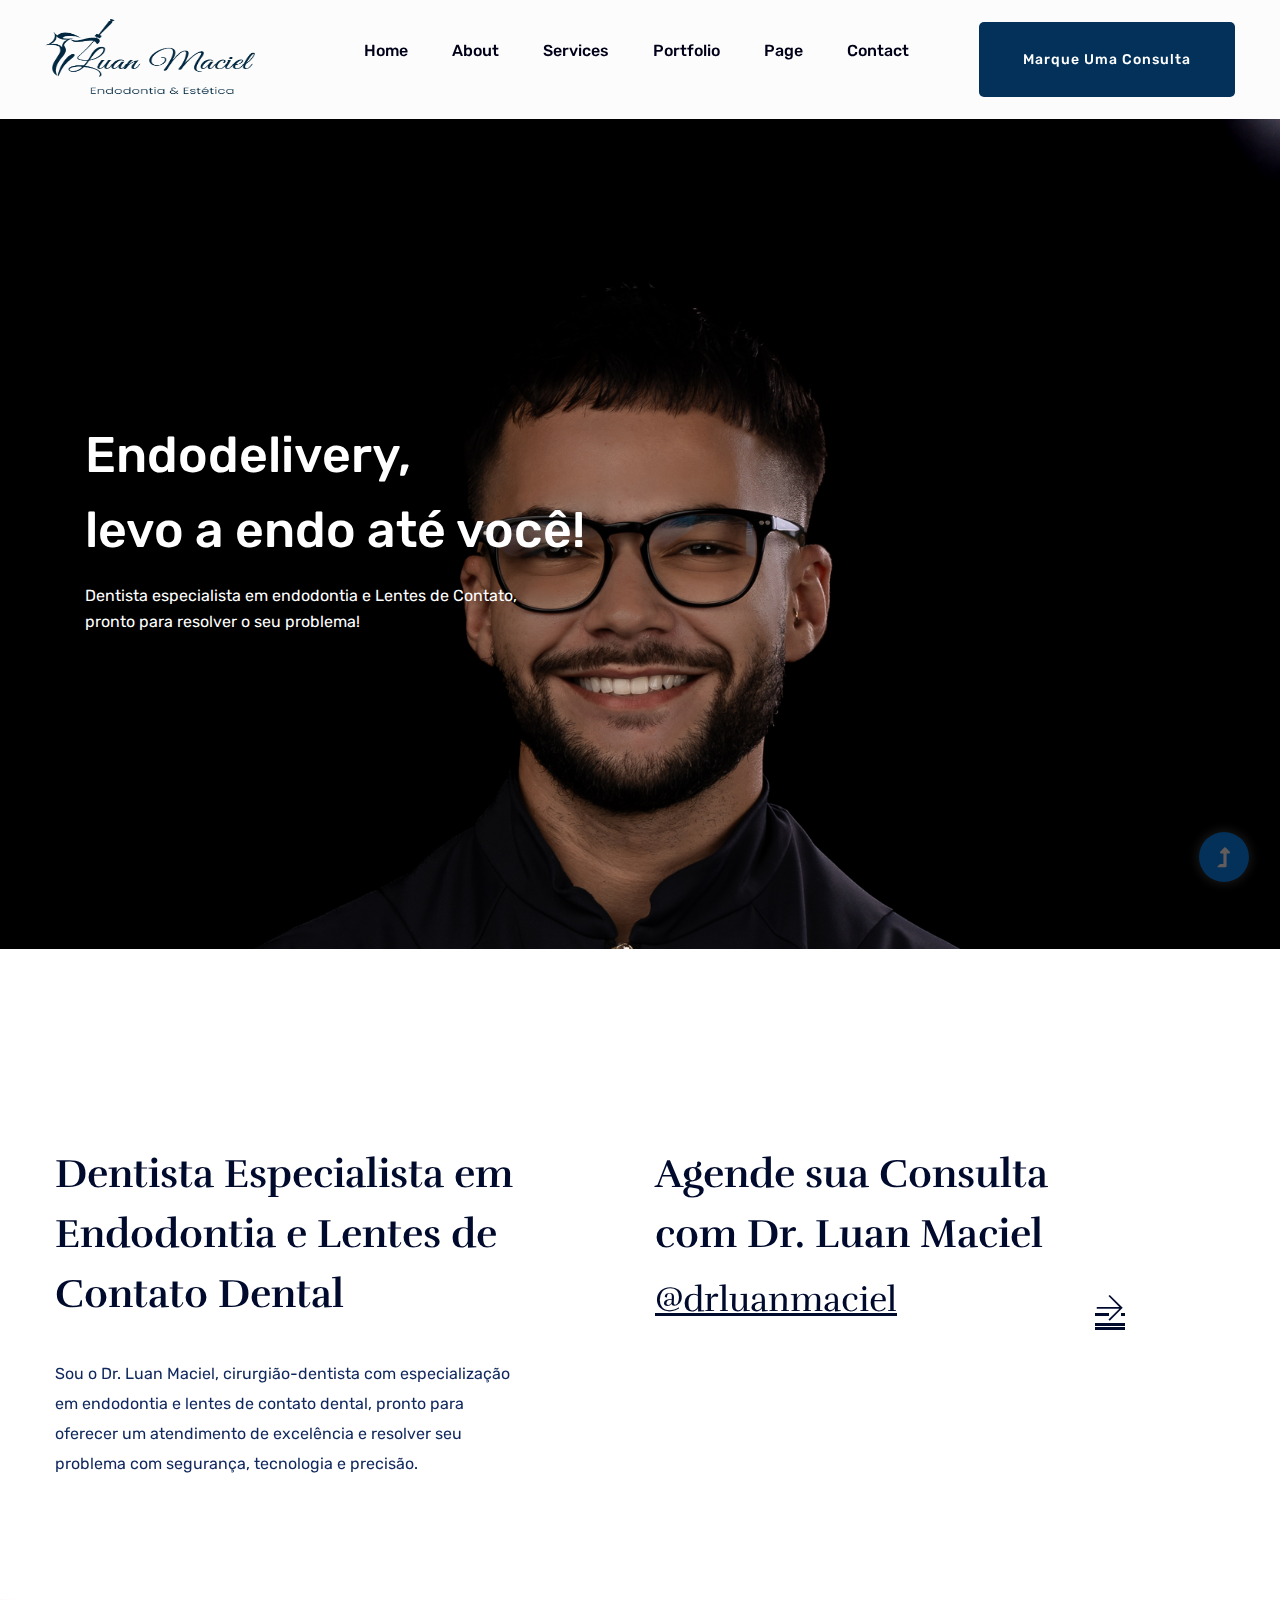
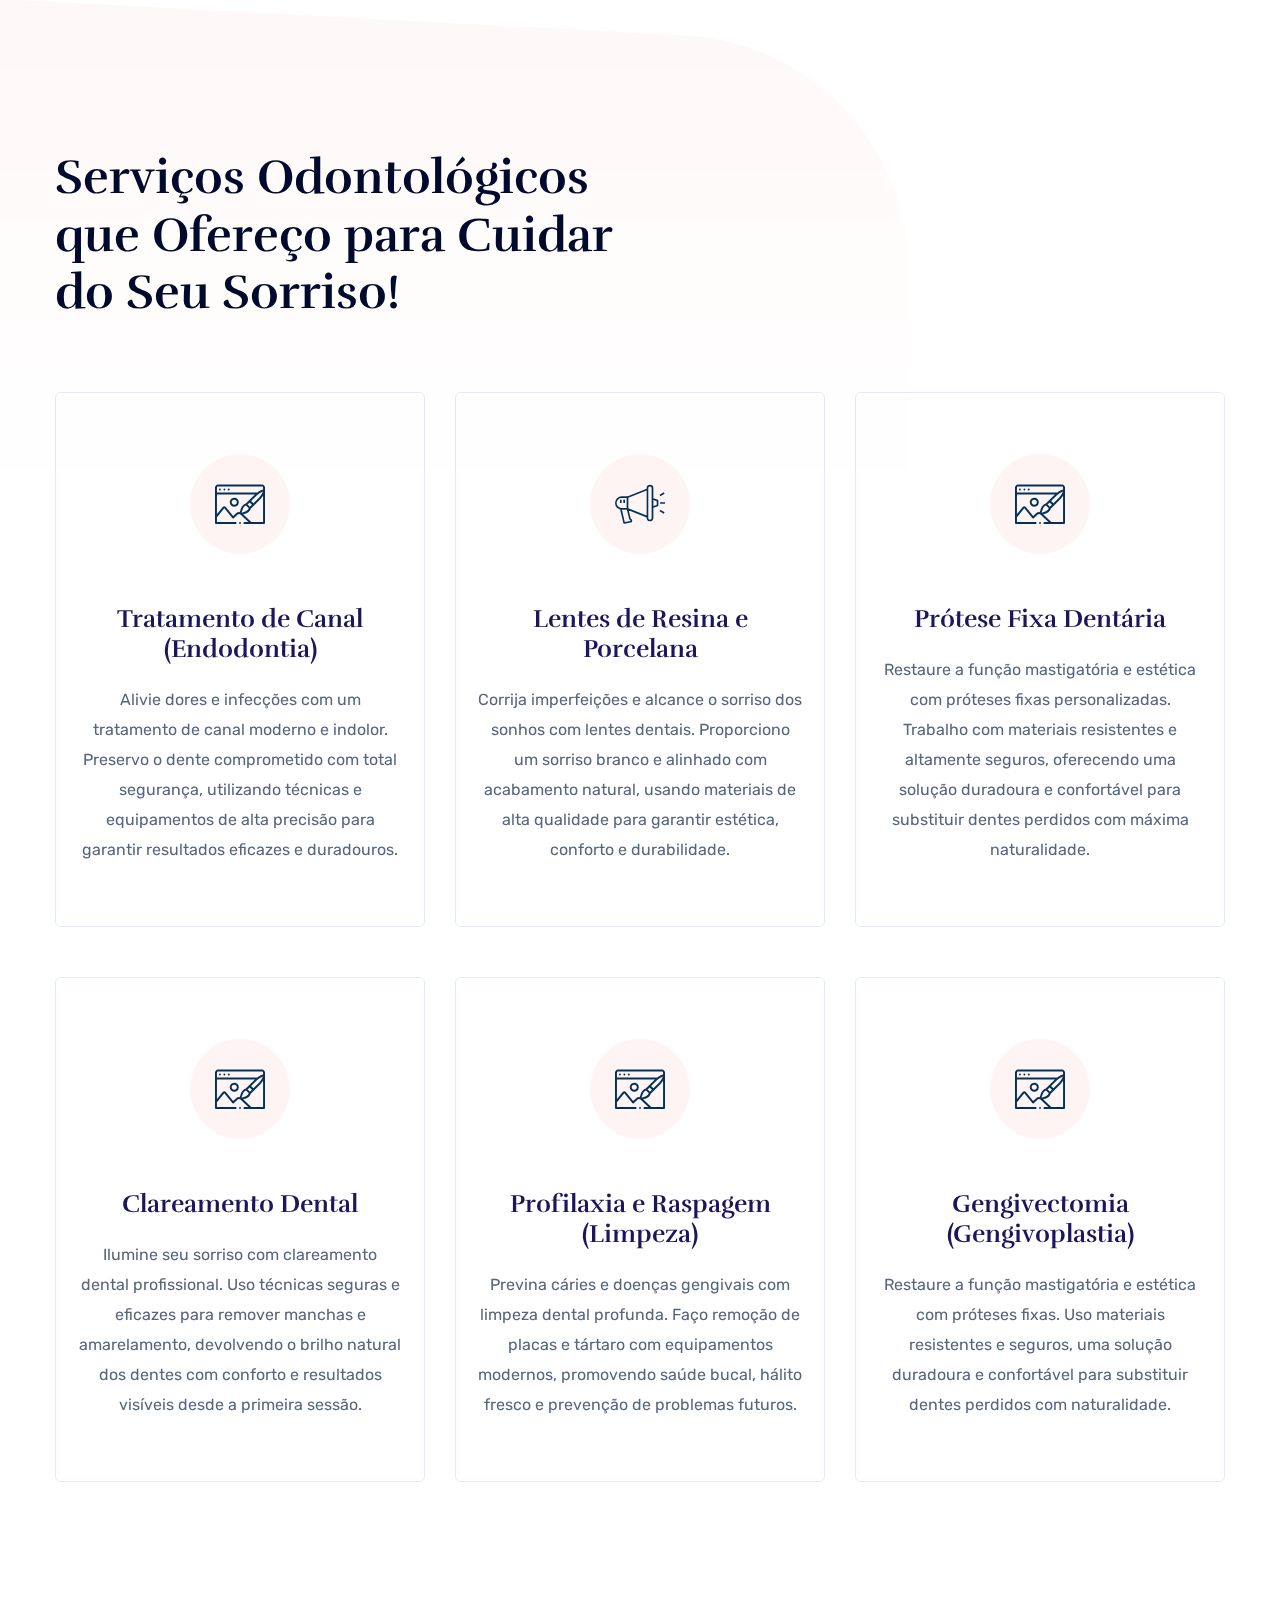
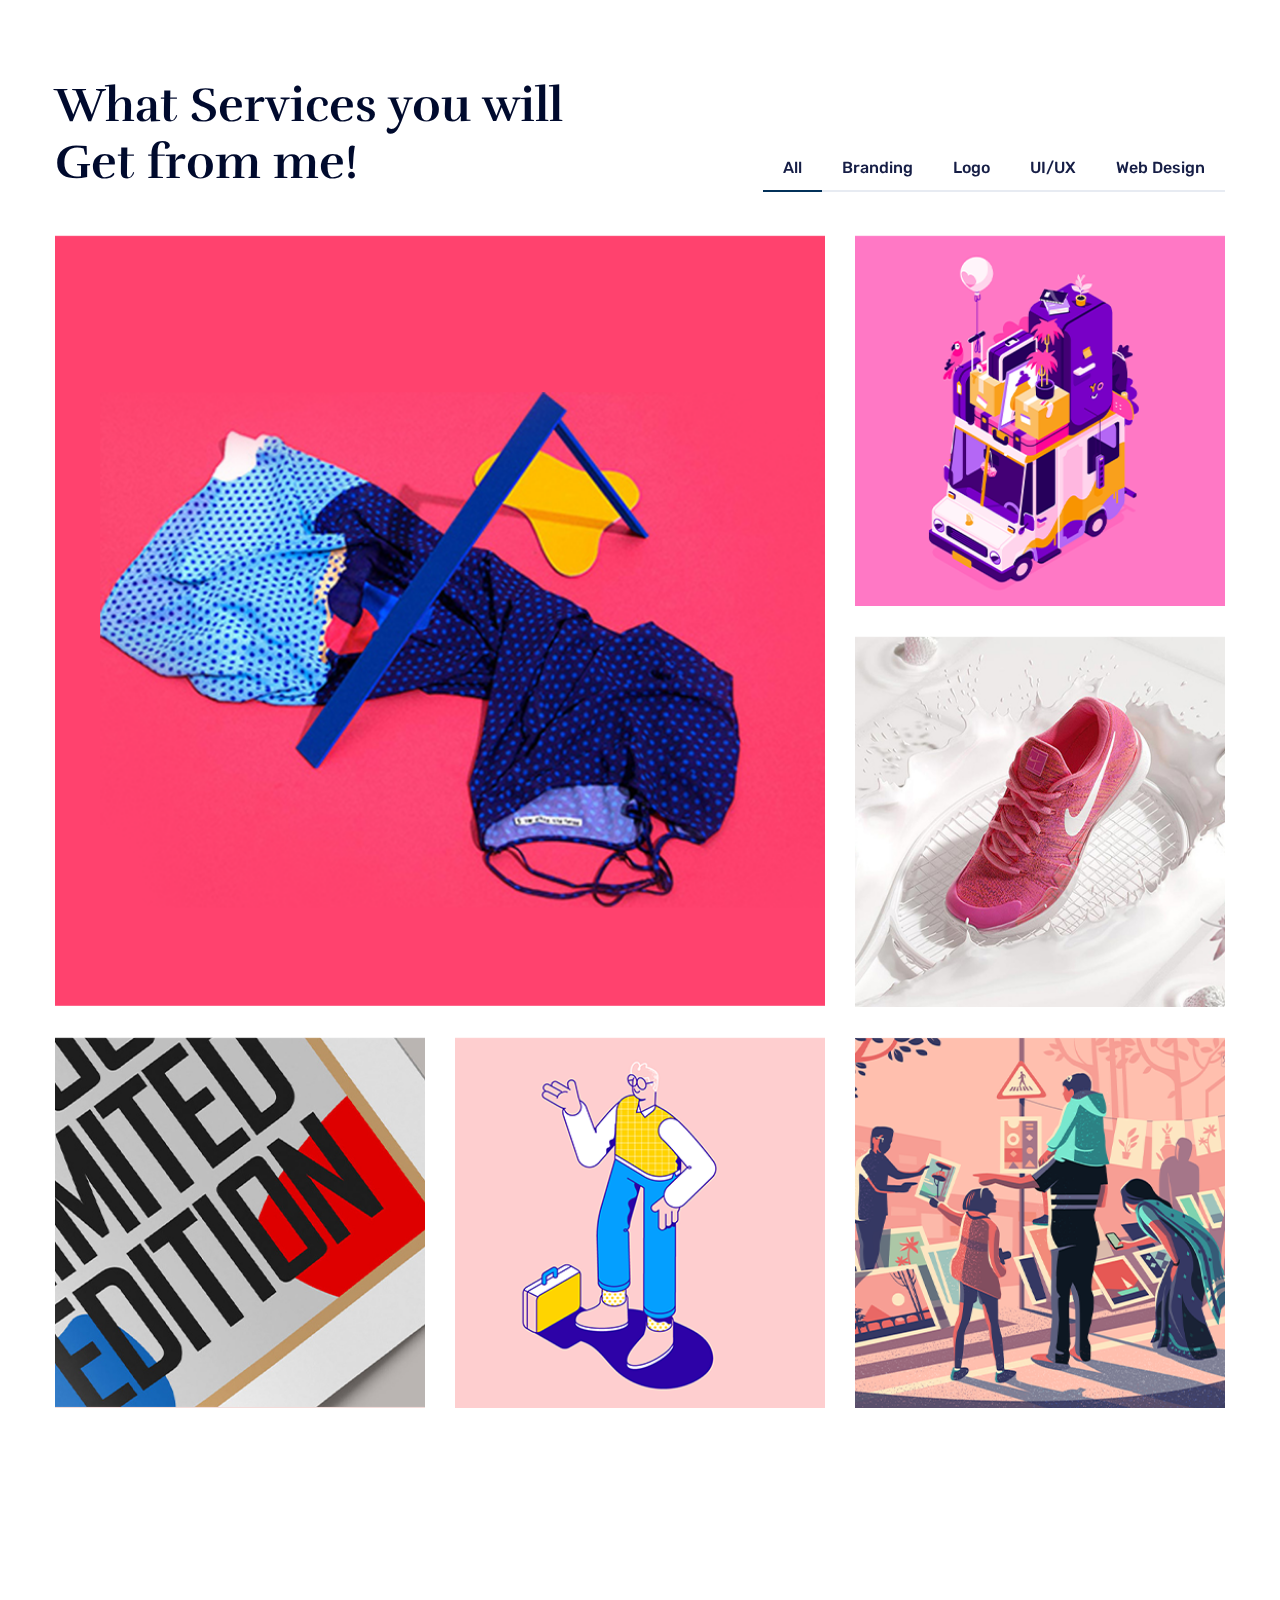
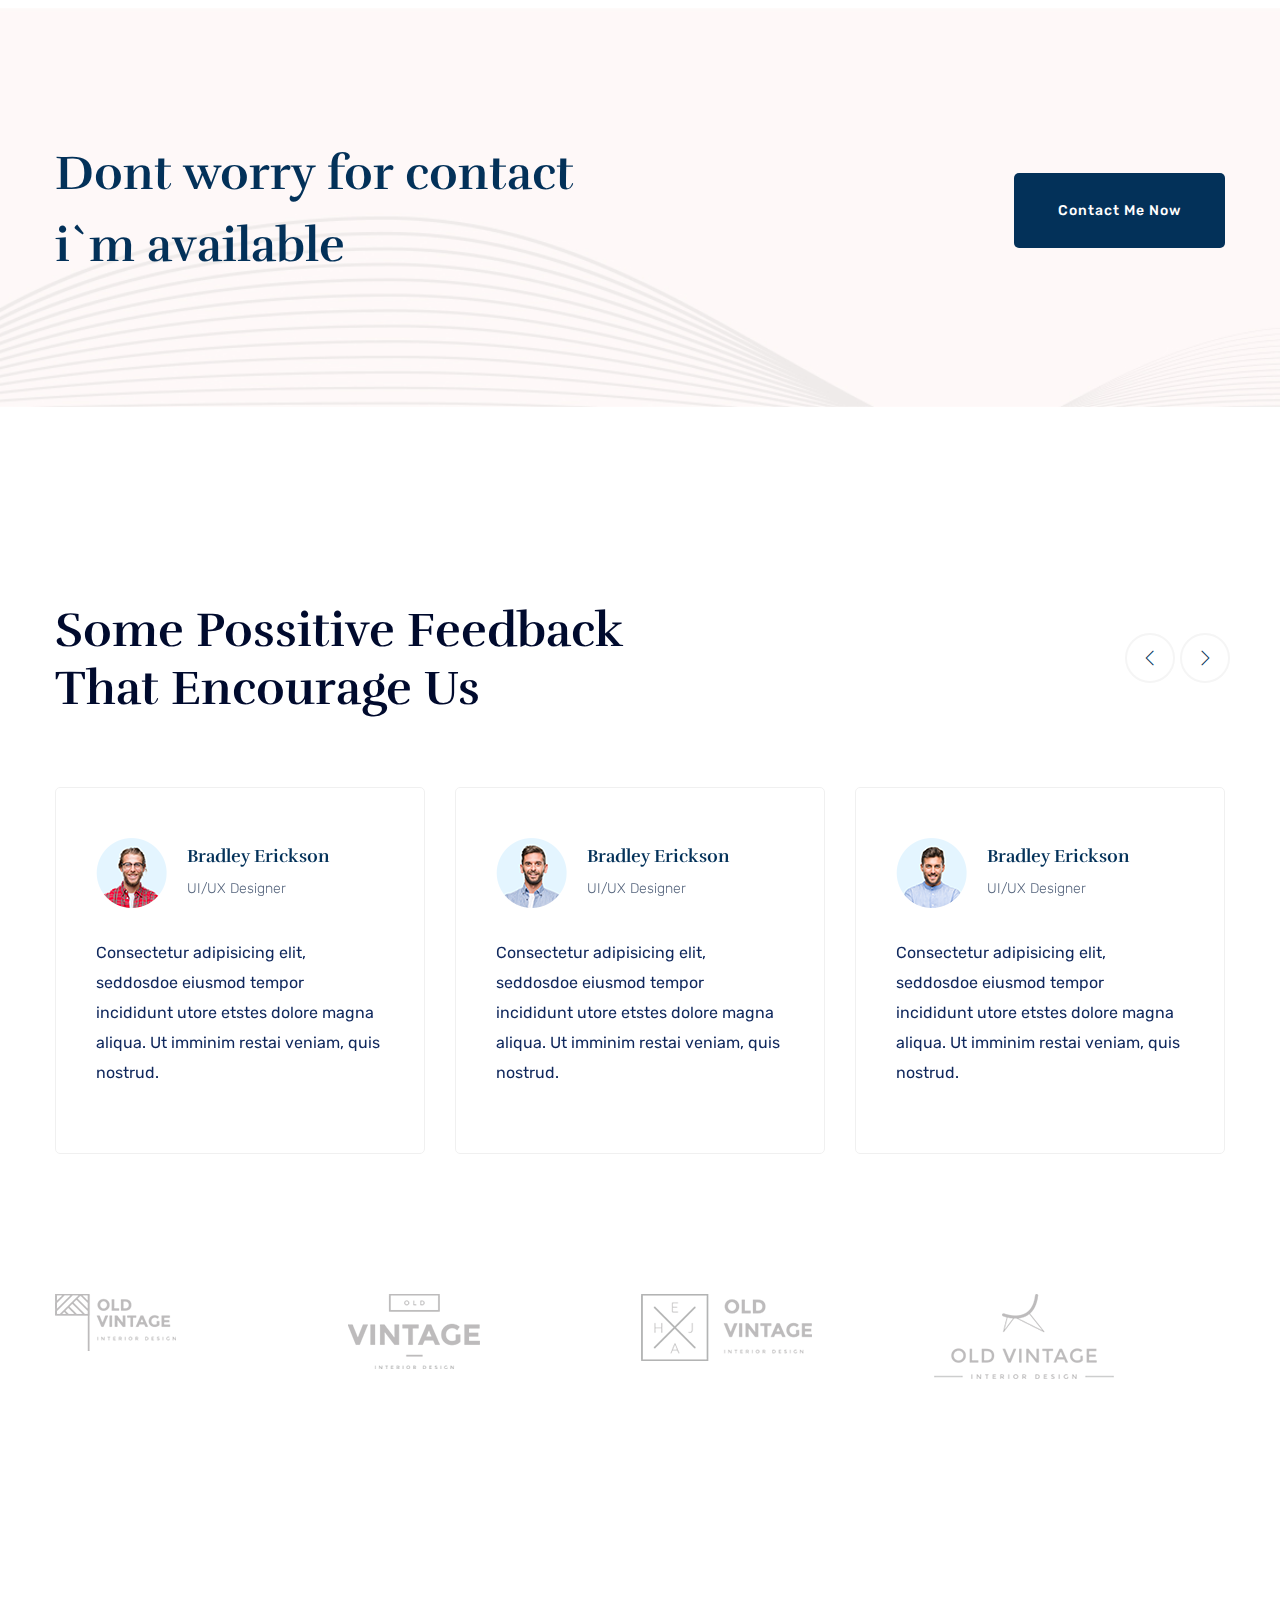
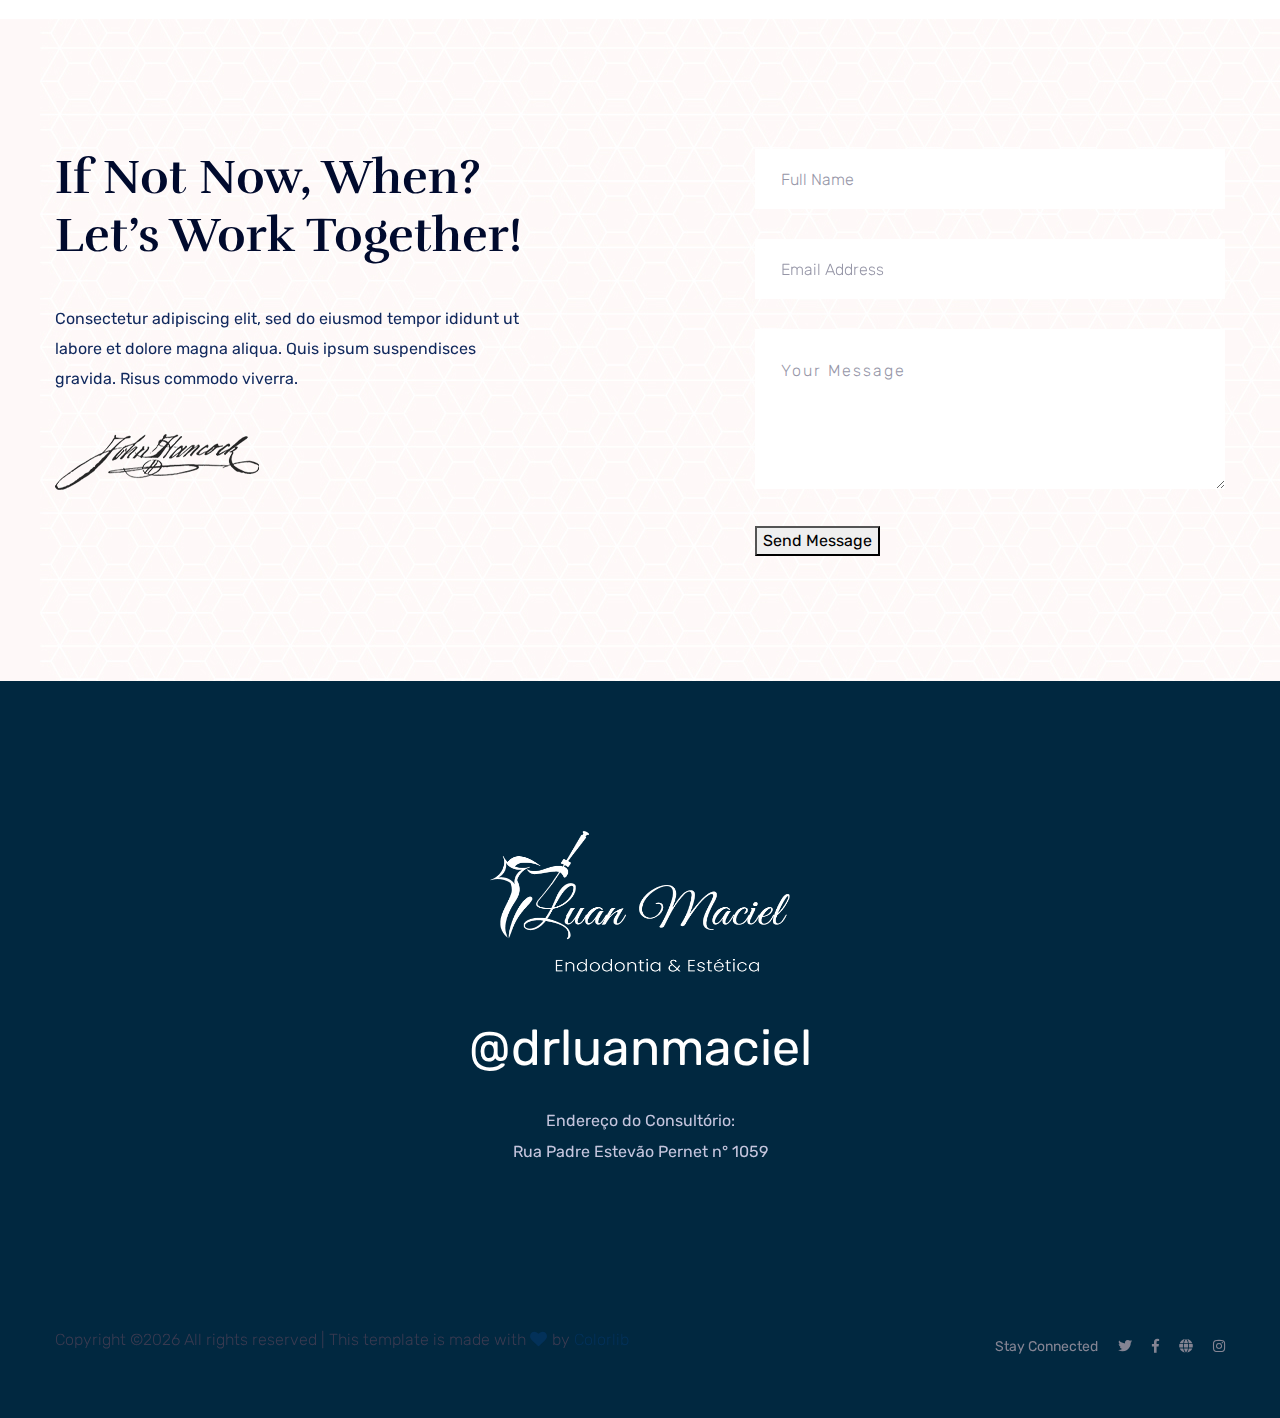
==== commit 4f0eaa69: "update: feito o rodapé" ====
--- a/index.html
+++ b/index.html
@@ -173,7 +173,7 @@
                     <div class="col-lg-6">
                         <!-- Section Tittle -->
                         <div class="section-tittle mb-70">
-                            <h2>What Services you will Get from me!</h2>
+                            <h2>Serviços Odontológicos que Ofereço para Cuidar do Seu Sorriso!</h2>
                         </div>
                     </div>
                 </div>
@@ -181,11 +181,11 @@
                     <div class="col-lg-4 col-md-6 col-sm-6">
                         <div class="single-cat text-center mb-50">
                             <div class="cat-icon">
-                                <span class="flaticon-pen"></span>
+                                <span class="flaticon-portfolio"></span>
                             </div>
                             <div class="cat-cap">
-                                <h5><a href="services.html">UI/UX Design</a></h5>
-                                <p>Free resource that will help nderstand thecv designc process and improve theroi  nderstand the design process andisei impro are of vquality.</p>
+                                <h5><a href="services.html">Tratamento de Canal (Endodontia)</a></h5>
+                                <p>Alivie dores e infecções com um tratamento de canal moderno e indolor. Preservo o dente comprometido com total segurança, utilizando técnicas e equipamentos de alta precisão para garantir resultados eficazes e duradouros.</p>
                             </div>
                         </div>
                     </div>
@@ -195,8 +195,10 @@
                                 <span class="flaticon-speaker"></span>
                             </div>
                             <div class="cat-cap">
-                                <h5><a href="services.html">Digital Marketing</a></h5>
-                                <p>Free resource that will help nderstand thecv designc process and improve theroi  nderstand the design process andisei impro are of vquality.</p>
+                                <h5><a href="services.html">Lentes de Resina e Porcelana</a></h5>
+                                <p>Corrija imperfeições e alcance o sorriso dos sonhos com lentes dentais. Proporciono um sorriso branco e alinhado com acabamento natural, usando materiais de alta qualidade para garantir estética, conforto e durabilidade.
+
+                                </p>
                             </div>
                         </div>
                     </div>
@@ -206,8 +208,42 @@
                                 <span class="flaticon-portfolio"></span>
                             </div>
                             <div class="cat-cap">
-                                <h5><a href="services.html">Website Design</a></h5>
-                                <p>Free resource that will help nderstand thecv designc process and improve theroi  nderstand the design process andisei impro are of vquality.</p>
+                                <h5><a href="services.html">Prótese Fixa Dentária</a></h5>
+                                <p>Restaure a função mastigatória e estética com próteses fixas personalizadas. Trabalho com materiais resistentes e altamente seguros, oferecendo uma solução duradoura e confortável para substituir dentes perdidos com máxima naturalidade.</p>
+                            </div>
+                        </div>
+                    </div>
+                    <div class="col-lg-4 col-md-6 col-sm-6">
+                        <div class="single-cat text-center mb-50">
+                            <div class="cat-icon">
+                                <span class="flaticon-portfolio"></span>
+                            </div>
+                            <div class="cat-cap">
+                                <h5><a href="services.html">Clareamento Dental</a></h5>
+                                <p>Ilumine seu sorriso com clareamento dental profissional. Uso técnicas seguras e eficazes para remover manchas e amarelamento, devolvendo o brilho natural dos dentes com conforto e resultados visíveis desde a primeira sessão.</p>
+                            </div>
+                        </div>
+                    </div>
+                    <div class="col-lg-4 col-md-6 col-sm-6">
+                        <div class="single-cat text-center mb-50">
+                            <div class="cat-icon">
+                                <span class="flaticon-portfolio"></span>
+                            </div>
+                            <div class="cat-cap">
+                                <h5><a href="services.html">Profilaxia e Raspagem (Limpeza)</a></h5>
+                                <p>Previna cáries e doenças gengivais com limpeza dental profunda. Faço remoção de placas e tártaro com equipamentos modernos, promovendo saúde bucal, hálito fresco e prevenção de problemas futuros.</p>
+                            </div>
+                        </div>
+                    </div>
+                    <div class="col-lg-4 col-md-6 col-sm-6">
+                        <div class="single-cat text-center mb-50">
+                            <div class="cat-icon">
+                                <span class="flaticon-portfolio"></span>
+                            </div>
+                            <div class="cat-cap">
+                                <h5><a href="services.html">Gengivectomia (Gengivoplastia)</a></h5>
+                                <p>Restaure a função mastigatória e estética com próteses fixas. Uso materiais resistentes e seguros, uma solução duradoura e confortável para substituir dentes perdidos com naturalidade.</p>
+
                             </div>
                         </div>
                     </div>
@@ -625,7 +661,7 @@
             <div class="container">
                 <div class="row justify-content-between">
                     <div class="col-xl-5 col-lg-7">
-                      <div class="contact-caption mb-50">
+                      <div class="contact-caption mb-30">
                             <h3>If Not Now, When? Let’s Work Together!</h3>
                             <p>Consectetur adipiscing elit, sed do eiusmod tempor ididunt ut labore et dolore magna aliqua. Quis ipsum suspendisces gravida. Risus commodo viverra.</p>
                             <img src="assets/img/gallery/sin.png" alt="">
@@ -653,10 +689,10 @@
                    <div class="row justify-content-center">
                        <div class="col-lg-6">
                             <div class="footer-top-cap text-center">
-                                <img src="assets/img/logo/logo2_footer.png" alt="">
-                                <span><a href="#">hireme@portfolio.com</a></span>
-                                <p>221B Baker Street, Post office Box 353 </p>
-                                <p>Park Road, USA - 215431</p>
+                                <img src="assets/img/logo_luan/Principal_branco.png" alt="" style="width: 300px; height: 150px;">
+                                <span><a href="#">@drluanmaciel</a></span>
+                                <p>Endereço do Consultório:</p>
+                                <p>Rua Padre Estevão Pernet n° 1059</p>
                             </div>
                        </div>
                    </div>
--- a/assets/css/style.css
+++ b/assets/css/style.css
@@ -242,7 +242,7 @@
     top: 0;
     width: 101%;
     height: 101%;
-    background: #e44239;
+    background: #033159;
     z-index: 1;
     border-radius: 5px;
     transition: transform 0.5s cubic-bezier(0.5, 1.6, 0.4, 0.7);
@@ -267,7 +267,7 @@
 
 /* Scroll Top */
 #scrollUp, #back-top {
-    background: #ec5b53;
+    background: #033159;
     height: 50px;
     width: 50px;
     right: 31px;
@@ -288,4 +288,7 @@
 .mt-15 { margin-top: 15px }
 .mt-20 { margin-top: 20px }
 
-.mt-25{margin-top:25px}.mt-30{margin-top:30px}.mt-35{margin-top:35px}.mt-40{margin-top:40px}.mt-45{margin-top:45px}.mt-50{margin-top:50px}.mt-55{margin-top:55px}.mt-60{margin-top:60px}.mt-65{margin-top:65px}.mt-70{margin-top:70px}.mt-75{margin-top:75px}.mt-80{margin-top:80px}.mt-85{margin-top:85px}.mt-90{margin-top:90px}.mt-95{margin-top:95px}.mt-100{margin-top:100px}.mt-105{margin-top:105px}.mt-110{margin-top:110px}.mt-115{margin-top:115px}.mt-120{margin-top:120px}.mt-125{margin-top:125px}.mt-130{margin-top:130px}.mt-135{margin-top:135px}.mt-140{margin-top:140px}.mt-145{margin-top:145px}.mt-150{margin-top:150px}.mt-155{margin-top:155px}.mt-160{margin-top:160px}.mt-165{margin-top:165px}.mt-170{margin-top:170px}.mt-175{margin-top:175px}.mt-180{margin-top:180px}.mt-185{margin-top:185px}.mt-190{margin-top:190px}.mt-195{margin-top:195px}.mt-200{margin-top:200px}.mb-5{margin-bottom:5px}.mb-10{margin-bottom:10px}.mb-15{margin-bottom:15px}.mb-20{margin-bottom:20px}.mb-25{margin-bottom:25px}.mb-30{margin-bottom:30px}.mb-35{margin-bottom:35px}.mb-40{margin-bottom:40px}.mb-45{margin-bottom:45px}.mb-50{margin-bottom:50px}.mb-55{margin-bottom:55px}.mb-60{margin-bottom:60px}.mb-65{margin-bottom:65px}.mb-70{margin-bottom:70px}.mb-75{margin-bottom:75px}.mb-80{margin-bottom:80px}.mb-85{margin-bottom:85px}.mb-90{margin-bottom:90px}.mb-95{margin-bottom:95px}.mb-100{margin-bottom:100px}.mb-105{margin-bottom:105px}.mb-110{margin-bottom:110px}.mb-115{margin-bottom:115px}.mb-120{margin-bottom:120px}.mb-125{margin-bottom:125px}.mb-130{margin-bottom:130px}.mb-135{margin-bottom:135px}.mb-140{margin-bottom:140px}.mb-145{margin-bottom:145px}.mb-150{margin-bottom:150px}.mb-155{margin-bottom:155px}.mb-160{margin-bottom:160px}.mb-165{margin-bottom:165px}.mb-170{margin-bottom:170px}.mb-175{margin-bottom:175px}.mb-180{margin-bottom:180px}.mb-185{margin-bottom:185px}.mb-190{margin-bottom:190px}.mb-195{margin-bottom:195px}.mb-200{margin-bottom:200px}.ml-5{margin-left:5px}.ml-10{margin-left:10px}.ml-15{margin-left:15px}.ml-20{margin-left:20px}.ml-25{margin-left:25px}.ml-30{margin-left:30px}.ml-35{margin-left:35px}.ml-40{margin-left:40px}.ml-45{margin-left:45px}.ml-50{margin-left:50px}.ml-55{margin-left:55px}.ml-60{margin-left:60px}.ml-65{margin-left:65px}.ml-70{margin-left:70px}.ml-75{margin-left:75px}.ml-80{margin-left:80px}.ml-85{margin-left:85px}.ml-90{margin-left:90px}.ml-95{margin-left:95px}.ml-100{margin-left:100px}.ml-105{margin-left:105px}.ml-110{margin-left:110px}.ml-115{margin-left:115px}.ml-120{margin-left:120px}.ml-125{margin-left:125px}.ml-130{margin-left:130px}.ml-135{margin-left:135px}.ml-140{margin-left:140px}.ml-145{margin-left:145px}.ml-150{margin-left:150px}.ml-155{margin-left:155px}.ml-160{margin-left:160px}.ml-165{margin-left:165px}.ml-170{margin-left:170px}.ml-175{margin-left:175px}.ml-180{margin-left:180px}.ml-185{margin-left:185px}.ml-190{margin-left:190px}.ml-195{margin-left:195px}.ml-200{margin-left:200px}.mr-5{margin-right:5px}.mr-10{margin-right:10px}.mr-15{margin-right:15px}.mr-20{margin-right:20px}.mr-25{margin-right:25px}.mr-30{margin-right:30px}.mr-35{margin-right:35px}.mr-40{margin-right:40px}.mr-45{margin-right:45px}.mr-50{margin-right:50px}.mr-55{margin-right:55px}.mr-60{margin-right:60px}.mr-65{margin-right:65px}.mr-70{margin-right:70px}.mr-75{margin-right:75px}.mr-80{margin-right:80px}.mr-85{margin-right:85px}.mr-90{margin-right:90px}.mr-95{margin-right:95px}.mr-100{margin-right:100px}.mr-105{margin-right:105px}.mr-110{margin-right:110px}.mr-115{margin-right:115px}.mr-120{margin-right:120px}.mr-125{margin-right:125px}.mr-130{margin-right:130px}.mr-135{margin-right:135px}.mr-140{margin-right:140px}.mr-145{margin-right:145px}.mr-150{margin-right:150px}.mr-155{margin-right:155px}.mr-160{margin-right:160px}.mr-165{margin-right:165px}.mr-170{margin-right:170px}.mr-175{margin-right:175px}.mr-180{margin-right:180px}.mr-185{margin-right:185px}.mr-190{margin-right:190px}.mr-195{margin-right:195px}.mr-200{margin-right:200px}.pt-5{padding-top:5px}.pt-10{padding-top:10px}.pt-15{padding-top:15px}.pt-20{padding-top:20px}.pt-25{padding-top:25px}.pt-30{padding-top:30px}.pt-35{padding-top:35px}.pt-40{padding-top:40px}.pt-45{padding-top:45px}.pt-50{padding-top:50px}.pt-55{padding-top:55px}.pt-60{padding-top:60px}.pt-65{padding-top:65px}.pt-70{padding-top:70px}.pt-75{padding-top:75px}.pt-80{padding-top:80px}.pt-85{padding-top:85px}.pt-90{padding-top:90px}.pt-95{padding-top:95px}.pt-100{padding-top:100px}.pt-105{padding-top:105px}.pt-110{padding-top:110px}.pt-115{padding-top:115px}.pt-120{padding-top:120px}.pt-125{padding-top:125px}.pt-130{padding-top:130px}.pt-135{padding-top:135px}.pt-140{padding-top:140px}.pt-145{padding-top:145px}.pt-150{padding-top:150px}.pt-155{padding-top:155px}.pt-160{padding-top:160px}.pt-165{padding-top:165px}.pt-170{padding-top:170px}.pt-175{padding-top:175px}.pt-180{padding-top:180px}.pt-185{padding-top:185px}.pt-190{padding-top:190px}.pt-195{padding-top:195px}.pt-200{padding-top:200px}.pt-260{padding-top:260px}.pb-5{padding-bottom:5px}.pb-10{padding-bottom:10px}.pb-15{padding-bottom:15px}.pb-20{padding-bottom:20px}.pb-25{padding-bottom:25px}.pb-30{padding-bottom:30px}.pb-35{padding-bottom:35px}.pb-40{padding-bottom:40px}.pb-45{padding-bottom:45px}.pb-50{padding-bottom:50px}.pb-55{padding-bottom:55px}.pb-60{padding-bottom:60px}.pb-65{padding-bottom:65px}.pb-70{padding-bottom:70px}.pb-75{padding-bottom:75px}.pb-80{padding-bottom:80px}.pb-85{padding-bottom:85px}.pb-90{padding-bottom:90px}.pb-95{padding-bottom:95px}.pb-100{padding-bottom:100px}.pb-105{padding-bottom:105px}.pb-110{padding-bottom:110px}.pb-115{padding-bottom:115px}.pb-120{padding-bottom:120px}.pb-125{padding-bottom:125px}.pb-130{padding-bottom:130px}.pb-135{padding-bottom:135px}.pb-140{padding-bottom:140px}.pb-145{padding-bottom:145px}.pb-150{padding-bottom:150px}.pb-155{padding-bottom:155px}.pb-160{padding-bottom:160px}.pb-165{padding-bottom:165px}.pb-170{padding-bottom:170px}.pb-175{padding-bottom:175px}.pb-180{padding-bottom:180px}.pb-185{padding-bottom:185px}.pb-190{padding-bottom:190px}.pb-195{padding-bottom:195px}.pb-200{padding-bottom:200px}.pl-5{padding-left:5px}.pl-10{padding-left:10px}.pl-15{padding-left:15px}.pl-20{padding-left:20px}.pl-25{padding-left:25px}.pl-30{padding-left:30px}.pl-35{padding-left:35px}.pl-40{padding-left:40px}.pl-45{padding-left:45px}.pl-50{padding-left:50px}.pl-55{padding-left:55px}.pl-60{padding-left:60px}.pl-65{padding-left:65px}.pl-70{padding-left:70px}.pl-75{padding-left:75px}.pl-80{padding-left:80px}.pl-85{padding-left:85px}.pl-90{padding-left:90px}.pl-95{padding-left:95px}.pl-100{padding-left:100px}.pl-105{padding-left:105px}.pl-110{padding-left:110px}.pl-115{padding-left:115px}.pl-120{padding-left:120px}.pl-125{padding-left:125px}.pl-130{padding-left:130px}.pl-135{padding-left:135px}.pl-140{padding-left:140px}.pl-145{padding-left:145px}.pl-150{padding-left:150px}.pl-155{padding-left:155px}.pl-160{padding-left:160px}.pl-165{padding-left:165px}.pl-170{padding-left:170px}.pl-175{padding-left:175px}.pl-180{padding-left:180px}.pl-185{padding-left:185px}.pl-190{padding-left:190px}.pl-195{padding-left:195px}.pl-200{padding-left:200px}.pr-5{padding-right:5px}.pr-10{padding-right:10px}.pr-15{padding-right:15px}.pr-20{padding-right:20px}.pr-25{padding-right:25px}.pr-30{padding-right:30px}.pr-35{padding-right:35px}.pr-40{padding-right:40px}.pr-45{padding-right:45px}.pr-50{padding-right:50px}.pr-55{padding-right:55px}.pr-60{padding-right:60px}.pr-65{padding-right:65px}.pr-70{padding-right:70px}.pr-75{padding-right:75px}.pr-80{padding-right:80px}.pr-85{padding-right:85px}.pr-90{padding-right:90px}.pr-95{padding-right:95px}.pr-100{padding-right:100px}.pr-105{padding-right:105px}.pr-110{padding-right:110px}.pr-115{padding-right:115px}.pr-120{padding-right:120px}.pr-125{padding-right:125px}.pr-130{padding-right:130px}.pr-135{padding-right:135px}.pr-140{padding-right:140px}.pr-145{padding-right:145px}.pr-150{padding-right:150px}.pr-155{padding-right:155px}.pr-160{padding-right:160px}.pr-165{padding-right:165px}.pr-170{padding-right:170px}.pr-175{padding-right:175px}.pr-180{padding-right:180px}.pr-185{padding-right:185px}.pr-190{padding-right:190px}.pr-195{padding-right:195px}.pr-200{padding-right:200px}.bounce-animate{animation-name:float-bob;animation-duration:2s;animation-iteration-count:infinite;-moz-animation-name:float-bob;-moz-animation-duration:2s;-moz-animation-iteration-count:infinite;-moz-animation-timing-function:linear;-ms-animation-name:float-bob;-ms-animation-duration:2s;-ms-animation-iteration-count:infinite;-ms-animation-timing-function:linear;-o-animation-name:float-bob;-o-animation-duration:2s;-o-animation-iteration-count:infinite;-o-animation-timing-function:linear}@-webkit-keyframes float-bob{0%{-webkit-transform:translateY(-20px);transform:translateY(-20px)}50%{-webkit-transform:translateY(-10px);transform:translateY(-10px)}100%{-webkit-transform:translateY(-20px);transform:translateY(-20px)}}.heartbeat{animation:heartbeat 1s infinite alternate}@-webkit-keyframes heartbeat{to{-webkit-transform:scale(1.03);transform:scale(1.03)}}.rotateme{-webkit-animation-name:rotateme;animation-name:rotateme;-webkit-animation-duration:30s;animation-duration:30s;-webkit-animation-iteration-count:infinite;animation-iteration-count:infinite;-webkit-animation-timing-function:linear;animation-timing-function:linear}@keyframes rotateme{from{-webkit-transform:rotate(0deg);transform:rotate(0deg)}to{-webkit-transform:rotate(360deg);transform:rotate(360deg)}}@-webkit-keyframes rotateme{from{-webkit-transform:rotate(0deg)}to{-webkit-transform:rotate(360deg)}}.preloader{background-color:#f7f7f7;width:100%;height:100%;position:fixed;top:0;left:0;right:0;bottom:0;z-index:999999;-webkit-transition:.6s;-o-transition:.6s;transition:.6s;margin:0 auto}.preloader .preloader-circle{width:100px;height:100px;position:relative;border-style:solid;border-width:1px;border-top-color:#ec5b53;border-bottom-color:transparent;border-left-color:transparent;border-right-color:transparent;z-index:10;border-radius:50%;-webkit-box-shadow:0 1px 5px 0 rgba(35,181,185,0.15);box-shadow:0 1px 5px 0 rgba(35,181,185,0.15);background-color:#fff;-webkit-animation:zoom 2000ms infinite ease;animation:zoom 2000ms infinite ease;-webkit-transition:.6s;-o-transition:.6s;transition:.6s}.preloader .preloader-circle2{border-top-color:#0078ff}.preloader .preloader-img{position:absolute;top:50%;z-index:200;left:0;right:0;margin:0 auto;text-align:center;display:inline-block;-webkit-transform:translateY(-50%);-ms-transform:translateY(-50%);transform:translateY(-50%);padding-top:6px;-webkit-transition:.6s;-o-transition:.6s;transition:.6s}.preloader .preloader-img img{max-width:55px}.preloader .pere-text strong{font-weight:800;color:#dca73a;text-transform:uppercase}@-webkit-keyframes zoom{0%{-webkit-transform:rotate(0deg);transform:rotate(0deg);-webkit-transition:.6s;-o-transition:.6s;transition:.6s}100%{-webkit-transform:rotate(360deg);transform:rotate(360deg);-webkit-transition:.6s;-o-transition:.6s;transition:.6s}}@keyframes zoom{0%{-webkit-transform:rotate(0deg);transform:rotate(0deg);-webkit-transition:.6s;-o-transition:.6s;transition:.6s}100%{-webkit-transform:rotate(360deg);transform:rotate(360deg);-webkit-transition:.6s;-o-transition:.6s;transition:.6s}}.section-padding2{padding-top:200px;padding-bottom:200px}@media only screen and (min-width: 1200px) and (max-width: 1600px){.section-padding2{padding-top:200px;padding-bottom:200px}}@media only screen and (min-width: 992px) and (max-width: 1199px){.section-padding2{padding-top:200px;padding-bottom:200px}}@media only screen and (min-width: 768px) and (max-width: 991px){.section-padding2{padding-top:100px;padding-bottom:100px}}@media only screen and (min-width: 576px) and (max-width: 767px){.section-padding2{padding-top:70px;padding-bottom:70px}}@media (max-width: 575px){.section-padding2{padding-top:70px;padding-bottom:70px}}.pb-bottom{padding-bottom:200px}@media only screen and (min-width: 992px) and (max-width: 1199px){.pb-bottom{padding-bottom:200px}}@media only screen and (min-width: 768px) and (max-width: 991px){.pb-bottom{padding-bottom:50px}}@media only screen and (min-width: 576px) and (max-width: 767px){.pb-bottom{padding-bottom:10px}}@media (max-width: 575px){.pb-bottom{padding-bottom:10px}}.pb-top{padding-top:200px}@media only screen and (min-width: 768px) and (max-width: 991px){.pb-top{padding-top:70px}}@media only screen and (min-width: 576px) and (max-width: 767px){.pb-top{padding-top:70px}}@media (max-width: 575px){.pb-top{padding-top:70px}}.testimonial-padding{padding-top:190px;padding-bottom:170px}@media only screen and (min-width: 992px) and (max-width: 1199px){.testimonial-padding{padding-top:190px;padding-bottom:170px}}@media only screen and (min-width: 768px) and (max-width: 991px){.testimonial-padding{padding-top:70px;padding-bottom:60px}}@media only screen and (min-width: 576px) and (max-width: 767px){.testimonial-padding{padding-top:60px;padding-bottom:40px}}@media (max-width: 575px){.testimonial-padding{padding-top:60px;padding-bottom:40px}}.w-padding2{padding-top:130px;padding-bottom:125px}@media only screen and (min-width: 992px) and (max-width: 1199px){.w-padding2{padding-top:130px;padding-bottom:125px}}@media only screen and (min-width: 768px) and (max-width: 991px){.w-padding2{padding-top:100px;padding-bottom:100px}}@media only screen and (min-width: 576px) and (max-width: 767px){.w-padding2{padding-top:70px;padding-bottom:70px}}@media (max-width: 575px){.w-padding2{padding-top:70px;padding-bottom:70px}}.section-padding30{padding-top:195px;padding-bottom:140px}@media only screen and (min-width: 1200px) and (max-width: 1600px){.section-padding30{padding-top:195px;padding-bottom:140px}}@media only screen and (min-width: 992px) and (max-width: 1199px){.section-padding30{padding-top:150px;padding-bottom:90px}}@media only screen and (min-width: 768px) and (max-width: 991px){.section-padding30{padding-top:100px;padding-bottom:40px}}@media only screen and (min-width: 576px) and (max-width: 767px){.section-padding30{padding-top:65px;padding-bottom:10px}}@media (max-width: 575px){.section-padding30{padding-top:65px;padding-bottom:10px}}.services-padding{padding-top:145px;padding-bottom:170px}@media only screen and (min-width: 992px) and (max-width: 1199px){.services-padding{padding-top:145px;padding-bottom:170px}}@media only screen and (min-width: 768px) and (max-width: 991px){.services-padding{padding-top:100px;padding-bottom:70px}}@media only screen and (min-width: 576px) and (max-width: 767px){.services-padding{padding-top:65px;padding-bottom:70px}}@media (max-width: 575px){.services-padding{padding-top:65px;padding-bottom:70px}}.section-paddingt30{padding-top:195px;padding-bottom:90px}@media only screen and (min-width: 992px) and (max-width: 1199px){.section-paddingt30{padding-top:150px;padding-bottom:90px}}@media only screen and (min-width: 768px) and (max-width: 991px){.section-paddingt30{padding-top:100px;padding-bottom:40px}}@media only screen and (min-width: 576px) and (max-width: 767px){.section-paddingt30{padding-top:65px;padding-bottom:10px}}@media (max-width: 575px){.section-paddingt30{padding-top:65px;padding-bottom:10px}}.section-padding3{padding-top:150px;padding-bottom:0}@media only screen and (min-width: 992px) and (max-width: 1199px){.section-padding3{padding-top:150px;padding-bottom:0}}@media only screen and (min-width: 768px) and (max-width: 991px){.section-padding3{padding-top:60px;padding-bottom:0}}@media only screen and (min-width: 576px) and (max-width: 767px){.section-padding3{padding-top:60px;padding-bottom:0}}@media (max-width: 575px){.section-padding3{padding-top:60px;padding-bottom:0}}.footer-padding{padding-top:150px;padding-bottom:136px}@media only screen and (min-width: 992px) and (max-width: 1199px){.footer-padding{padding-top:150px;padding-bottom:136px}}@media only screen and (min-width: 768px) and (max-width: 991px){.footer-padding{padding-top:100px;padding-bottom:80px}}@media only screen and (min-width: 576px) and (max-width: 767px){.footer-padding{padding-top:80px;padding-bottom:40px}}@media (max-width: 575px){.footer-padding{padding-top:80px;padding-bottom:40px}}@media (max-width: 575px){.section-tittle{margin-bottom:50px}}@media only screen and (min-width: 576px) and (max-width: 767px){.section-tittle{margin-bottom:50px}}.section-tittle h2{font-size:48px;display:block;color:#000a2d;font-weight:600}@media only screen and (min-width: 576px) and (max-width: 767px){.section-tittle h2{font-size:31px}}@media (max-width: 575px){.section-tittle h2{font-size:24px;line-height:1.6}}.section-bg{background-size:cover;background-repeat:no-repeat;background-position:center center}.white-bg{background:#ffffff}.gray-bg{background:#f5f5f5}.gray-bg{background:#f7f7fd}.white-bg{background:#fff}.black-bg{background:#16161a}.theme-bg{background:#ec5b53}.brand-bg{background:#f1f4fa}.testimonial-bg{background:#f9fafc}.white-color{color:#fff}.black-color{color:#16161a}.theme-color{color:#ec5b53}.header-area .main-header{padding:0px 100px}@media only screen and (min-width: 1200px) and (max-width: 1600px){.header-area .main-header{padding:0px 30px}}@media only screen and (min-width: 992px) and (max-width: 1199px){.header-area .main-header{padding:0px 15px}}@media only screen and (min-width: 768px) and (max-width: 991px){.header-area .main-header{padding:22px 50px}}@media only screen and (min-width: 576px) and (max-width: 767px){.header-area .main-header{padding:22px 20px}}@media (max-width: 575px){.header-area .main-header{padding:22px 14px}}@media only screen and (min-width: 1200px) and (max-width: 1600px){.main-header .main-menu{margin-right:30px}}.main-header .main-menu ul li{display:inline-block;position:relative;z-index:1}.main-header .main-menu ul li a{color:#000019;font-weight:500;padding:39px 10px;display:block;font-size:16px;-webkit-transition:all .3s ease-out 0s;-moz-transition:all .3s ease-out 0s;-ms-transition:all .3s ease-out 0s;-o-transition:all .3s ease-out 0s;transition:all .3s ease-out 0s;text-transform:capitalize;position:relative;margin:0 23px;font-family:"Rubik",sans-serif}@media only screen and (min-width: 992px) and (max-width: 1199px){.main-header .main-menu ul li a{padding:39px 15px;margin:0 10px}}@media only screen and (min-width: 1200px) and (max-width: 1600px){.main-header .main-menu ul li a{margin:0 10px}}.main-header .main-menu ul li:hover>a{color:#ec5b53}.main-header .main-menu ul ul.submenu{position:absolute;width:170px;background:#fff;left:0;top:120%;visibility:hidden;opacity:0;box-shadow:0 0 10px 3px rgba(0,0,0,0.05);padding:17px 0;-webkit-transition:all .3s ease-out 0s;-moz-transition:all .3s ease-out 0s;-ms-transition:all .3s ease-out 0s;-o-transition:all .3s ease-out 0s;transition:all .3s ease-out 0s}.main-header .main-menu ul ul.submenu>li{margin-left:7px;display:block}.main-header .main-menu ul ul.submenu>li>a{padding:6px 10px !important;font-size:16px;text-transform:capitalize;margin:0}.main-header .main-menu ul ul.submenu>li>a:hover{color:#ec5b53;background:none}.main-menu ul li.active>a::before{width:100%}.main-menu ul li:hover>a::before{width:100%}.main-header .main-menu ul ul.submenu>li>a:hover{padding-left:15px !important}.main-header .main-menu ul ul.submenu>li>a:hover::before{width:10px}.main-header ul>li:hover>ul.submenu{visibility:visible;opacity:1;top:100%}.main-header .header-sticky.sticky-bar{background:#fff}.header-sticky.sticky-bar .main-menu ul>li>a{padding:27px 13px;margin:0 10px}.header-transparent{position:absolute;top:0;right:0;left:0;z-index:9}.mobile_menu{position:absolute;right:0px;width:100%;z-index:99}.mobile_menu .slicknav_menu{background:transparent;margin-top:16px !important}.mobile_menu .slicknav_menu .slicknav_nav a:hover{background:transparent;color:#ec5b53}.mobile_menu .slicknav_menu .slicknav_icon-bar{background-color:#ec5b53 !important}.mobile_menu .slicknav_btn{top:-55px}.mobile_menu .slicknav_nav{margin-top:0px}.slider-height{background-image:url(../img/hero/h1_hero.jpg);min-height:1000px;background-repeat:no-repeat;background-position:center center;background-size:cover}@media only screen and (min-width: 1200px) and (max-width: 1600px){.slider-height{min-height:700px}}@media only screen and (min-width: 768px) and (max-width: 991px){.slider-height{min-height:700px}}@media only screen and (min-width: 576px) and (max-width: 767px){.slider-height{min-height:700px}}@media (max-width: 575px){.slider-height{min-height:600px}}.slider-height2{background-image:url(../img/hero/hero2.jpg);min-height:390px;background-repeat:no-repeat;background-size:cover}@media (max-width: 575px){.slider-height2{min-height:260px}}.slider-area .hero__caption h1{font-size:70px;font-weight:700;margin-bottom:14px;color:#002d5b;line-height:1.2;text-transform:capitalize;margin-bottom:29px}@media only screen and (min-width: 992px) and (max-width: 1199px){.slider-area .hero__caption h1{font-size:60px;line-height:1.2}}@media only screen and (min-width: 768px) and (max-width: 991px){.slider-area .hero__caption h1{font-size:50px;line-height:1.2}}@media only screen and (min-width: 576px) and (max-width: 767px){.slider-area .hero__caption h1{font-size:35px;line-height:1.2}}@media (max-width: 575px){.slider-area .hero__caption h1{font-size:35px;line-height:1.2}}.slider-area .hero__caption span{font-size:18px;line-height:1.2;font-weight:300;margin-bottom:39px;color:#ec5b53;margin-bottom:37px;text-transform:uppercase;display:inline-block}@media (max-width: 575px){.slider-area .hero__caption span{margin-bottom:30px}}.slider-area .hero__caption p{color:#464d65;margin-bottom:42px}.hero-overly{position:relative;z-index:1}.hero-overly::before{position:absolute;content:"";background-color:rgba(1,10,28,0.3);width:100%;height:100%;left:0;top:0;bottom:0;right:0;z-index:-1;background-repeat:no-repeat}.slider-area .hero-cap h2{font-size:70px;font-weight:900;text-transform:capitalize;margin-bottom:15px}@media only screen and (min-width: 576px) and (max-width: 767px){.slider-area .hero-cap h2{font-size:50px}}@media (max-width: 575px){.slider-area .hero-cap h2{font-size:50px}}.slider-area .hero-cap .breadcrumb{background:none;padding:0;margin:0}.slider-area .hero-cap .breadcrumb a{color:#ec5b53;font-size:18px;text-transform:capitalize}.slider-area .hero-cap .breadcrumb-item+.breadcrumb-item::before{color:#ec5b53}@media (max-width: 575px){.slider-area .hero-cap.hero-cap2{padding-top:50px}}@media only screen and (min-width: 576px) and (max-width: 767px){.slider-area .hero-cap.hero-cap2{padding-top:50px}}.slider-area .hero-cap.hero-cap2 h2{font-size:60px;font-weight:700;text-transform:capitalize}@media only screen and (min-width: 576px) and (max-width: 767px){.slider-area .hero-cap.hero-cap2 h2{font-size:37px}}@media (max-width: 575px){.slider-area .hero-cap.hero-cap2 h2{font-size:26px}}.about-area .about-caption h3{font-size:30px;color:#000a2d;font-weight:700;margin-bottom:35px;line-height:1.5}@media (max-width: 575px){.about-area .about-caption h3{font-size:24px;line-height:1.6}}.about-area .about-caption .pera1{margin-bottom:25px}.about-area .about-caption2 h3{font-size:40px;color:#000a2d;font-weight:700;margin-bottom:35px;line-height:1.5}@media only screen and (min-width: 768px) and (max-width: 991px){.about-area .about-caption2 h3{font-size:30px}}@media only screen and (min-width: 576px) and (max-width: 767px){.about-area .about-caption2 h3{font-size:30px}}@media (max-width: 575px){.about-area .about-caption2 h3{font-size:25px}}.about-area .about-caption2 p{color:#464d65;font-size:20px;font-weight:500;margin-bottom:10px}.about-area .about-caption2 .send-cv{display:flex;justify-content:space-between}.about-area .about-caption2 .send-cv a{color:#000a2d;font-size:35px;font-weight:500;margin-bottom:10px;text-decoration:underline;display:inline-block}@media only screen and (min-width: 768px) and (max-width: 991px){.about-area .about-caption2 .send-cv a{font-size:30px}}@media only screen and (min-width: 576px) and (max-width: 767px){.about-area .about-caption2 .send-cv a{font-size:28px}}@media (max-width: 575px){.about-area .about-caption2 .send-cv a{font-size:25px}}.about-area .about-caption2 .send-cv i{font-size:30px;cursor:pointer;text-decoration:double underline;position:relative;bottom:-10px}@media only screen and (min-width: 576px) and (max-width: 767px){.about-area .about-caption2 .send-cv i{bottom:-6px;font-size:23px}}@media (max-width: 575px){.about-area .about-caption2 .send-cv i{bottom:-6px;font-size:23px}}.about-me .about-me-img img{width:100%}.about-me .about-me-caption h2{font-size:48px;display:block;color:#000a2d;font-weight:600;margin-bottom:40px}@media only screen and (min-width: 992px) and (max-width: 1199px){.about-me .about-me-caption h2{font-size:41px}}@media only screen and (min-width: 768px) and (max-width: 991px){.about-me .about-me-caption h2{font-size:35px}}@media only screen and (min-width: 576px) and (max-width: 767px){.about-me .about-me-caption h2{font-size:31px}}@media (max-width: 575px){.about-me .about-me-caption h2{font-size:24px;line-height:1.6}}.about-me .about-me-caption h5{padding-left:25px;border-left:2px solid #ff5f13;margin-bottom:30px}.services-area .single-services img{width:100%}.services-area .properties__button{float:right}@media only screen and (min-width: 768px) and (max-width: 991px){.services-area .properties__button{float:left}}@media only screen and (min-width: 576px) and (max-width: 767px){.services-area .properties__button{float:left}}@media (max-width: 575px){.services-area .properties__button{float:left}}.services-area .nav-tabs .nav-link{border:0;border-bottom:2px solid transparent;padding:10px 20px}@media only screen and (min-width: 992px) and (max-width: 1199px){.services-area .nav-tabs .nav-link{padding:10px 10px}}@media only screen and (min-width: 768px) and (max-width: 991px){.services-area .nav-tabs .nav-link{padding:10px 15px}}@media only screen and (min-width: 576px) and (max-width: 767px){.services-area .nav-tabs .nav-link{padding:10px 15px}}@media (max-width: 575px){.services-area .nav-tabs .nav-link{padding:10px 15px}}.services-area .nav-tabs::before{position:absolute;content:"";width:100%;height:2px;background:#e7ebf2;bottom:-1px;left:0}@media only screen and (min-width: 576px) and (max-width: 767px){.services-area .nav-tabs::before{display:none}}@media (max-width: 575px){.services-area .nav-tabs::before{display:none}}.services-area .nav-tabs .nav-item.show .nav-link,.services-area .nav-tabs .nav-link.active{background:none;border-bottom:2px solid #ff5757;z-index:5;position:relative}.services-area .nav-tabs .nav-item{display:block;color:#161e46;font-weight:500;text-transform:capitalize;font-size:16px}.services-area .nav-tabs{margin-bottom:9px;padding-bottom:0px;position:relative;border:0;display:flex;justify-content:center}@media only screen and (min-width: 768px) and (max-width: 991px){.services-area .nav-tabs{justify-content:start}}@media only screen and (min-width: 576px) and (max-width: 767px){.services-area .nav-tabs{justify-content:start}}@media (max-width: 575px){.services-area .nav-tabs{justify-content:start}}.tab-pane{-webkit-transition:all .6s ease-out 0s;-moz-transition:all .6s ease-out 0s;-ms-transition:all .6s ease-out 0s;-o-transition:all .6s ease-out 0s;transition:all .6s ease-out 0s}.wantToWork-area{background-image:url(../img/gallery/section_bg02.jpg);background-size:cover;background-repeat:no-repeat}.wantToWork-area .wantToWork-caption h2{color:#ec5b53;font-size:48px;font-weight:700;line-height:1.5;margin:0}@media only screen and (min-width: 768px) and (max-width: 991px){.wantToWork-area .wantToWork-caption h2{font-size:30px}}@media (max-width: 575px){.wantToWork-area .wantToWork-caption h2{font-size:25px;margin-bottom:20px}}.wantToWork-area .wantToWork-caption p{font-size:18px}@media only screen and (min-width: 576px) and (max-width: 767px){.wantToWork-area .wantToWork-btn{float:left;margin-top:30px}}@media (max-width: 575px){.wantToWork-area .wantToWork-btn{float:left;margin-top:30px}}@media only screen and (min-width: 768px) and (max-width: 991px){.wantToWork-area .wantToWork-btn{float:left;margin-top:30px}}.contact-info-area .contact-caption h3{font-size:48px;display:block;color:#000a2d;font-weight:600;margin-bottom:40px}@media only screen and (min-width: 576px) and (max-width: 767px){.contact-info-area .contact-caption h3{font-size:31px}}@media (max-width: 575px){.contact-info-area .contact-caption h3{font-size:28px;line-height:1.6}}.contact-info-area .contact-caption p{margin-bottom:40px}.contact-info-area .contact-wrapper input{background:#fff;height:60px;width:100%;padding:10px 26px;border:0;color:#a3a3a3;font-weight:500;text-transform:capitalize;border-radius:0px;border:0;margin-bottom:30px}.contact-info-area .contact-wrapper input::placeholder{color:#9696a7;font-weight:300;font-size:16px}.contact-info-area .contact-wrapper textarea{color:#a3a3a3;background:#fff;font-weight:500;letter-spacing:2px;text-transform:capitalize;height:160px;width:100%;padding:30px 26px;border:0;border-radius:0px;border:0;margin-bottom:30px}.contact-info-area .contact-wrapper textarea::placeholder{color:#9696a7;font-weight:300;font-size:16px}.portfolio-details-area .details-img img{width:100%}@media only screen and (min-width: 768px) and (max-width: 991px){.portfolio-details-area .details-caption{padding-left:0}}@media only screen and (min-width: 576px) and (max-width: 767px){.portfolio-details-area .details-caption{padding-left:0}}@media (max-width: 575px){.portfolio-details-area .details-caption{padding-left:0}}.portfolio-details-area .details-caption h3{font-size:36px;font-weight:700;line-height:1.2;margin-bottom:23px}@media only screen and (min-width: 576px) and (max-width: 767px){.portfolio-details-area .details-caption h3{font-size:29px}}@media (max-width: 575px){.portfolio-details-area .details-caption h3{font-size:29px}}.portfolio-details-area .details-caption p{color:#677294}.categories-area{background-image:url(../img/gallery/shape1.png);background-size:71%;background-repeat:no-repeat;background-position:left top}@media only screen and (min-width: 768px) and (max-width: 991px){.categories-area{background-image:unset}}@media only screen and (min-width: 576px) and (max-width: 767px){.categories-area{background-image:unset}}@media (max-width: 575px){.categories-area{background-image:unset}}.categories-area.categories-area2{background-image:unset}.categories-area .single-cat{border:1px solid #e1ebf7;border-radius:6px;padding:61px 22px;-webkit-transition:all .4s ease-out 0s;-moz-transition:all .4s ease-out 0s;-ms-transition:all .4s ease-out 0s;-o-transition:all .4s ease-out 0s;transition:all .4s ease-out 0s;position:relative;z-index:1}.categories-area .single-cat::before{position:absolute;content:"";width:100%;height:0;background:#ff3d1c;transition:.6s;bottom:0;left:0;z-index:-1;border-radius:6px}.categories-area .single-cat .cat-icon span{color:#ec5b53;font-size:50px;margin-bottom:30px;display:block;margin-bottom:50px;width:100px;height:100px;background:#fff4f4;line-height:100px;text-align:center;border-radius:50px;display:inline-block}.categories-area .single-cat .cat-cap h5>a{font-size:25px;font-weight:700;margin-bottom:21px;display:block;-webkit-transition:all .2s ease-out 0s;-moz-transition:all .2s ease-out 0s;-ms-transition:all .2s ease-out 0s;-o-transition:all .2s ease-out 0s;transition:all .2s ease-out 0s}@media only screen and (min-width: 576px) and (max-width: 767px){.categories-area .single-cat .cat-cap h5>a{font-size:21px}}@media (max-width: 575px){.categories-area .single-cat .cat-cap h5>a{font-size:21px}}.categories-area .single-cat .cat-cap p{margin-bottom:36px;color:#57667e;font-size:16px;-webkit-transition:all .2s ease-out 0s;-moz-transition:all .2s ease-out 0s;-ms-transition:all .2s ease-out 0s;-o-transition:all .2s ease-out 0s;transition:all .2s ease-out 0s;margin:0}@media only screen and (min-width: 576px) and (max-width: 767px){.categories-area .single-cat .cat-cap p{font-size:15px}}.categories-area .single-cat .cat-cap a{color:#1c165c;font-size:16px;font-weight:600;-webkit-transition:all .2s ease-out 0s;-moz-transition:all .2s ease-out 0s;-ms-transition:all .2s ease-out 0s;-o-transition:all .2s ease-out 0s;transition:all .2s ease-out 0s}.categories-area .single-cat:hover{border:1px solid transparent}.categories-area .single-cat:hover::before{height:100%}.categories-area .single-cat:hover .cat-icon span{background:#fff}.categories-area .single-cat:hover .cat-cap h5{color:#fff}.categories-area .single-cat:hover .cat-cap p{color:#fff}.categories-area .single-cat:hover .cat-cap a{color:#fff}.footer-area{background:#080827}.footer-area .footer-top .footer-top-cap img{margin-bottom:30px}.footer-area .footer-top .footer-top-cap span a{font-size:50px;display:block;color:#fff;font-weight:400;margin-bottom:20px}@media (max-width: 575px){.footer-area .footer-top .footer-top-cap span a{font-size:27px}}@media only screen and (min-width: 576px) and (max-width: 767px){.footer-area .footer-top .footer-top-cap span a{font-size:45px}}.footer-area .footer-top .footer-top-cap span a:hvoer{color:#fff}.footer-area .footer-top .footer-top-cap p{color:#c5c5dd;margin-bottom:1px}.footer-area .footer-bottom{padding-bottom:50px;padding-top:20px}.footer-area .footer-bottom .footer-copy-right p{color:#393a50;font-weight:300;font-size:16px;line-height:2;margin-bottom:12px}.footer-area .footer-bottom .footer-copy-right p i{color:#ec5b53}.footer-area .footer-bottom .footer-copy-right p a{color:#ec5b53}@media only screen and (min-width: 768px) and (max-width: 991px){.footer-area .footer-social{float:left;padding-top:10px}}@media only screen and (min-width: 576px) and (max-width: 767px){.footer-area .footer-social{float:left;padding-top:10px}}@media (max-width: 575px){.footer-area .footer-social{float:left;padding-top:10px}}.footer-area .footer-social a{color:#848493;font-size:14px;text-align:center;margin-left:16px}.footer-area .footer-social a:first-child{margin-left:0px}.footer-area .footer-social a:hover{color:#fff}.hero-caption span{color:#fff;font-size:16px;display:block;margin-bottom:24px;font-weight:600;padding-left:95px;position:relative}.hero-caption span::before{position:absolute;content:"";width:75px;height:3px;background:#ec5b53;left:0;top:52%;transform:translateY(-50%)}.hero-caption h2{color:#fff;font-size:50px;font-weight:700}.latest-blog-area .custom-row{margin:0 -15px}.latest-blog-area .blog-wrapper{border:1px solid #f0f0f0;border-radius:5px;padding:50px 40px;position:relative;background:#fff}.latest-blog-area .blog-wrapper .blog-inner .blog-top{display:flex;align-items:center;margin-bottom:30px}.latest-blog-area .blog-wrapper .blog-inner .blog-top p{margin-top:30px;margin-bottom:34px}.latest-blog-area .blog-wrapper .blog-inner .blog-top .comment-person{margin-left:20px}.latest-blog-area .blog-wrapper .blog-inner .blog-top .comment-person h2{color:#ec5b53;font-size:18px;font-weight:600}.latest-blog-area .blog-wrapper .blog-inner .blog-top .comment-person span{color:#57667e;font-weight:300;font-size:14px}.blog-active button{cursor:pointer}.blog-active .slick-arrow{position:absolute;top:-154px;right:10px;background:none;border:none;background:red;width:50px;height:50px;line-height:50px;background:#fff;color:#ff5a5a;border:2px solid #f5f5f5;padding:0;border-radius:50%;cursor:pointer}.blog-active .slick-prev.slick-arrow{right:65px}.latest-blog-area .area-heading{margin-bottom:70px}.blog_area a{color:"Rufina",serif !important;text-decoration:none;transition:.4s}.blog_area a:hover,.blog_area a :hover{background:-webkit-linear-gradient(131deg, #ec5b53 0%, #ec5b53 99%);-webkit-background-clip:text;-webkit-text-fill-color:transparent;text-decoration:none;transition:.4s}.single-blog{overflow:hidden;margin-bottom:30px}.single-blog:hover{box-shadow:0px 10px 20px 0px rgba(42,34,123,0.1)}.single-blog .thumb{overflow:hidden;position:relative}.single-blog .thumb:after{content:'';position:absolute;left:0;top:0;width:100%;height:100%;background:#000;opacity:0;-webkit-transition:all .3s ease-out 0s;-moz-transition:all .3s ease-out 0s;-ms-transition:all .3s ease-out 0s;-o-transition:all .3s ease-out 0s;transition:all .3s ease-out 0s}.single-blog h4{border-bottom:1px solid #dfdfdf;padding-bottom:34px;margin-bottom:25px}.single-blog a{font-size:20px;font-weight:600}.single-blog .date{color:#666666;text-align:left;display:inline-block;font-size:13px;font-weight:300}.single-blog .tag{text-align:left;display:inline-block;float:left;font-size:13px;font-weight:300;margin-right:22px;position:relative}.single-blog .tag:after{content:'';position:absolute;width:1px;height:10px;background:#acacac;right:-12px;top:7px}@media (max-width: 1199px){.single-blog .tag{margin-right:8px}.single-blog .tag:after{display:none}}.single-blog .likes{margin-right:16px}@media (max-width: 800px){.single-blog{margin-bottom:30px}}.single-blog .single-blog-content{padding:30px}.single-blog .single-blog-content .meta-bottom p{font-size:13px;font-weight:300}.single-blog .single-blog-content .meta-bottom i{color:#fdcb9e;font-size:13px;margin-right:7px}@media (max-width: 1199px){.single-blog .single-blog-content{padding:15px}}.single-blog:hover .thumb:after{opacity:.7;-webkit-transition:all .3s ease-out 0s;-moz-transition:all .3s ease-out 0s;-ms-transition:all .3s ease-out 0s;-o-transition:all .3s ease-out 0s;transition:all .3s ease-out 0s}@media (max-width: 1199px){.single-blog h4{transition:all 300ms linear 0s;border-bottom:1px solid #dfdfdf;padding-bottom:14px;margin-bottom:12px}.single-blog h4 a{font-size:18px}}.full_image.single-blog{position:relative}.full_image.single-blog .single-blog-content{position:absolute;left:35px;bottom:0;opacity:0;visibility:hidden;-webkit-transition:all .3s ease-out 0s;-moz-transition:all .3s ease-out 0s;-ms-transition:all .3s ease-out 0s;-o-transition:all .3s ease-out 0s;transition:all .3s ease-out 0s}@media (min-width: 992px){.full_image.single-blog .single-blog-content{bottom:100px}}.full_image.single-blog h4{-webkit-transition:all .3s ease-out 0s;-moz-transition:all .3s ease-out 0s;-ms-transition:all .3s ease-out 0s;-o-transition:all .3s ease-out 0s;transition:all .3s ease-out 0s;border-bottom:none;padding-bottom:5px}.full_image.single-blog a{font-size:20px;font-weight:600}.full_image.single-blog .date{color:#fff}.full_image.single-blog:hover .single-blog-content{opacity:1;visibility:visible;-webkit-transition:all .3s ease-out 0s;-moz-transition:all .3s ease-out 0s;-ms-transition:all .3s ease-out 0s;-o-transition:all .3s ease-out 0s;transition:all .3s ease-out 0s}.l_blog_item .l_blog_text .date{margin-top:24px;margin-bottom:15px}.l_blog_item .l_blog_text .date a{font-size:12px}.l_blog_item .l_blog_text h4{font-size:18px;border-bottom:1px solid #eeeeee;margin-bottom:0px;padding-bottom:20px;-webkit-transition:all .3s ease-out 0s;-moz-transition:all .3s ease-out 0s;-ms-transition:all .3s ease-out 0s;-o-transition:all .3s ease-out 0s;transition:all .3s ease-out 0s}.l_blog_item .l_blog_text p{margin-bottom:0px;padding-top:20px}.causes_slider .owl-dots{text-align:center;margin-top:80px}.causes_slider .owl-dots .owl-dot{height:14px;width:14px;background:#eeeeee;display:inline-block;margin-right:7px}.causes_slider .owl-dots .owl-dot:last-child{margin-right:0px}.causes_item{background:#fff}.causes_item .causes_img{position:relative}.causes_item .causes_img .c_parcent{position:absolute;bottom:0px;width:100%;left:0px;height:3px;background:rgba(255,255,255,0.5)}.causes_item .causes_img .c_parcent span{width:70%;height:3px;position:absolute;left:0px;bottom:0px}.causes_item .causes_img .c_parcent span:before{content:"75%";position:absolute;right:-10px;bottom:0px;color:#fff;padding:0px 5px}.causes_item .causes_text{padding:30px 35px 40px 30px}.causes_item .causes_text h4{font-size:18px;font-weight:600;margin-bottom:15px;cursor:pointer}.causes_item .causes_text p{font-size:14px;line-height:24px;font-weight:300;margin-bottom:0px}.causes_item .causes_bottom a{width:50%;border:1px solid;text-align:center;float:left;line-height:50px;color:#fff;font-size:14px;font-weight:500}.causes_item .causes_bottom a+a{border-color:#eeeeee;background:#fff;font-size:14px}.latest_blog_area{background:#f9f9ff}.single-recent-blog-post{margin-bottom:30px}.single-recent-blog-post .thumb{overflow:hidden}.single-recent-blog-post .thumb img{transition:all 0.7s linear}.single-recent-blog-post .details{padding-top:30px}.single-recent-blog-post .details .sec_h4{line-height:24px;padding:10px 0px 13px;transition:all 0.3s linear}.single-recent-blog-post .date{font-size:14px;line-height:24px;font-weight:400}.single-recent-blog-post:hover img{transform:scale(1.23) rotate(10deg)}.tags .tag_btn{font-size:12px;font-weight:500;line-height:20px;border:1px solid #eeeeee;display:inline-block;padding:1px 18px;text-align:center}.tags .tag_btn+.tag_btn{margin-left:2px}.blog_categorie_area{padding-top:30px;padding-bottom:30px}@media (min-width: 900px){.blog_categorie_area{padding-top:80px;padding-bottom:80px}}@media (min-width: 1100px){.blog_categorie_area{padding-top:120px;padding-bottom:120px}}.categories_post{position:relative;text-align:center;cursor:pointer}.categories_post img{max-width:100%}.categories_post .categories_details{position:absolute;top:20px;left:20px;right:20px;bottom:20px;background:rgba(34,34,34,0.75);color:#fff;transition:all 0.3s linear;display:flex;align-items:center;justify-content:center}.categories_post .categories_details h5{margin-bottom:0px;font-size:18px;line-height:26px;text-transform:uppercase;color:#fff;position:relative}.categories_post .categories_details p{font-weight:300;font-size:14px;line-height:26px;margin-bottom:0px}.categories_post .categories_details .border_line{margin:10px 0px;background:#fff;width:100%;height:1px}.categories_post:hover .categories_details{background:rgba(222,99,32,0.85)}.blog_item{margin-bottom:50px}.blog_details{padding:30px 0 20px 10px;box-shadow:0px 10px 20px 0px rgba(221,221,221,0.3)}@media (min-width: 768px){.blog_details{padding:60px 30px 35px 35px}}.blog_details p{margin-bottom:30px}.blog_details a{color:#242b5e}.blog_details a:hover{color:#ec5b53}.blog_details h2{font-size:18px;font-weight:600;margin-bottom:8px}@media (min-width: 768px){.blog_details h2{font-size:24px;margin-bottom:15px}}.blog-info-link li{float:left;font-size:14px}.blog-info-link li a{color:#999999}.blog-info-link li i,.blog-info-link li span{font-size:13px;margin-right:5px}.blog-info-link li::after{content:"|";padding-left:10px;padding-right:10px}.blog-info-link li:last-child::after{display:none}.blog-info-link::after{content:"";display:block;clear:both;display:table}.blog_item_img{position:relative}.blog_item_img .blog_item_date{position:absolute;bottom:-10px;left:10px;display:block;color:#fff;background-color:#ec5b53;padding:8px 15px;border-radius:5px}@media (min-width: 768px){.blog_item_img .blog_item_date{bottom:-20px;left:40px;padding:13px 30px}}.blog_item_img .blog_item_date h3{font-size:22px;font-weight:600;color:#fff;margin-bottom:0;line-height:1.2}@media (min-width: 768px){.blog_item_img .blog_item_date h3{font-size:30px}}.blog_item_img .blog_item_date p{font-size:18px;margin-bottom:0;color:#fff}@media (min-width: 768px){.blog_item_img .blog_item_date p{font-size:18px}}.blog_right_sidebar .widget_title{font-size:20px;margin-bottom:40px}.blog_right_sidebar .widget_title::after{content:"";display:block;padding-top:15px;border-bottom:1px solid #f0e9ff}.blog_right_sidebar .single_sidebar_widget{background:#fbf9ff;padding:30px;margin-bottom:30px}.blog_right_sidebar .single_sidebar_widget .btn_1{margin-top:0px}.blog_right_sidebar .search_widget .form-control{height:50px;border-color:#f0e9ff;font-size:13px;color:#999999;padding-left:20px;border-radius:0;border-right:0}.blog_right_sidebar .search_widget .form-control::placeholder{color:#999999}.blog_right_sidebar .search_widget .form-control:focus{border-color:#f0e9ff;outline:0;box-shadow:none}.blog_right_sidebar .search_widget .input-group button{background:#ec5b53;border-left:0;border:1px solid #f0e9ff;padding:4px 15px;border-left:0;cursor:pointer}.blog_right_sidebar .search_widget .input-group button i{color:#fff}.blog_right_sidebar .search_widget .input-group button span{font-size:14px;color:#999999}.blog_right_sidebar .newsletter_widget .form-control{height:50px;border-color:#f0e9ff;font-size:13px;color:#999999;padding-left:20px;border-radius:0}.blog_right_sidebar .newsletter_widget .form-control::placeholder{color:#999999}.blog_right_sidebar .newsletter_widget .form-control:focus{border-color:#f0e9ff;outline:0;box-shadow:none}.blog_right_sidebar .newsletter_widget .input-group button{background:#fff;border-left:0;border:1px solid #f0e9ff;padding:4px 15px;border-left:0}.blog_right_sidebar .newsletter_widget .input-group button i,.blog_right_sidebar .newsletter_widget .input-group button span{font-size:14px;color:#fff}.blog_right_sidebar .post_category_widget .cat-list li{border-bottom:1px solid #f0e9ff;transition:all 0.3s ease 0s;padding-bottom:12px}.blog_right_sidebar .post_category_widget .cat-list li:last-child{border-bottom:0}.blog_right_sidebar .post_category_widget .cat-list li a{font-size:14px;line-height:20px;color:#888888}.blog_right_sidebar .post_category_widget .cat-list li a p{margin-bottom:0px}.blog_right_sidebar .post_category_widget .cat-list li+li{padding-top:15px}.blog_right_sidebar .popular_post_widget .post_item .media-body{justify-content:center;align-self:center;padding-left:20px}.blog_right_sidebar .popular_post_widget .post_item .media-body h3{font-size:16px;line-height:20px;margin-bottom:6px;transition:all 0.3s linear}.blog_right_sidebar .popular_post_widget .post_item .media-body a:hover{color:#fff}.blog_right_sidebar .popular_post_widget .post_item .media-body p{font-size:14px;line-height:21px;margin-bottom:0px}.blog_right_sidebar .popular_post_widget .post_item+.post_item{margin-top:20px}.blog_right_sidebar .tag_cloud_widget ul li{display:inline-block}.blog_right_sidebar .tag_cloud_widget ul li a{display:inline-block;border:1px solid #eeeeee;background:#fff;padding:4px 20px;margin-bottom:8px;margin-right:3px;transition:all 0.3s ease 0s;color:#888888;font-size:13px}.blog_right_sidebar .tag_cloud_widget ul li a:hover{background:#ec5b53;color:#fff !important;-webkit-text-fill-color:#fff;text-decoration:none;-webkit-transition:0.5s;transition:0.5s}.blog_right_sidebar .instagram_feeds .instagram_row{display:flex;margin-right:-6px;margin-left:-6px}.blog_right_sidebar .instagram_feeds .instagram_row li{width:33.33%;float:left;padding-right:6px;padding-left:6px;margin-bottom:15px}.blog_right_sidebar .br{width:100%;height:1px;background:#eee;margin:30px 0px}.blog-pagination{margin-top:80px}.blog-pagination .page-link{font-size:14px;position:relative;display:block;padding:0;text-align:center;margin-left:-1px;line-height:45px;width:45px;height:45px;border-radius:0 !important;color:#8a8a8a;border:1px solid #f0e9ff;margin-right:10px}.blog-pagination .page-link i,.blog-pagination .page-link span{font-size:13px}.blog-pagination .page-item.active .page-link{background-color:#fbf9ff;border-color:#f0e9ff;color:#888888}.blog-pagination .page-item:last-child .page-link{margin-right:0}.single-post-area .blog_details{box-shadow:none;padding:0}.single-post-area .social-links{padding-top:10px}.single-post-area .social-links li{display:inline-block;margin-bottom:10px}.single-post-area .social-links li a{color:#cccccc;padding:7px;font-size:14px;transition:all 0.2s linear}.single-post-area .blog_details{padding-top:26px}.single-post-area .blog_details p{margin-bottom:20px;font-size:15px}.single-post-area .quote-wrapper{background:rgba(130,139,178,0.1);padding:15px;line-height:1.733;color:#888888;font-style:italic;margin-top:25px;margin-bottom:25px}@media (min-width: 768px){.single-post-area .quote-wrapper{padding:30px}}.single-post-area .quotes{background:#fff;padding:15px 15px 15px 20px;border-left:2px solid}@media (min-width: 768px){.single-post-area .quotes{padding:25px 25px 25px 30px}}.single-post-area .arrow{position:absolute}.single-post-area .arrow .lnr{font-size:20px;font-weight:600}.single-post-area .thumb .overlay-bg{background:rgba(0,0,0,0.8)}.single-post-area .navigation-top{padding-top:15px;border-top:1px solid #f0e9ff}.single-post-area .navigation-top p{margin-bottom:0}.single-post-area .navigation-top .like-info{font-size:14px}.single-post-area .navigation-top .like-info i,.single-post-area .navigation-top .like-info span{font-size:16px;margin-right:5px}.single-post-area .navigation-top .comment-count{font-size:14px}.single-post-area .navigation-top .comment-count i,.single-post-area .navigation-top .comment-count span{font-size:16px;margin-right:5px}.single-post-area .navigation-top .social-icons li{display:inline-block;margin-right:15px}.single-post-area .navigation-top .social-icons li:last-child{margin:0}.single-post-area .navigation-top .social-icons li i,.single-post-area .navigation-top .social-icons li span{font-size:14px;color:#999999}.single-post-area .blog-author{padding:40px 30px;background:#fbf9ff;margin-top:50px}@media (max-width: 600px){.single-post-area .blog-author{padding:20px 8px}}.single-post-area .blog-author img{width:90px;height:90px;border-radius:50%;margin-right:30px}@media (max-width: 600px){.single-post-area .blog-author img{margin-right:15px;width:45px;height:45px}}.single-post-area .blog-author a{display:inline-block}.single-post-area .blog-author a:hover{color:#ec5b53}.single-post-area .blog-author p{margin-bottom:0;font-size:15px}.single-post-area .blog-author h4{font-size:16px}.single-post-area .navigation-area{border-bottom:1px solid #eee;padding-bottom:30px;margin-top:55px}.single-post-area .navigation-area p{margin-bottom:0px}.single-post-area .navigation-area h4{font-size:18px;line-height:25px}.single-post-area .navigation-area .nav-left{text-align:left}.single-post-area .navigation-area .nav-left .thumb{margin-right:20px;background:#000}.single-post-area .navigation-area .nav-left .thumb img{-webkit-transition:all .3s ease-out 0s;-moz-transition:all .3s ease-out 0s;-ms-transition:all .3s ease-out 0s;-o-transition:all .3s ease-out 0s;transition:all .3s ease-out 0s}.single-post-area .navigation-area .nav-left .lnr{margin-left:20px;opacity:0;-webkit-transition:all .3s ease-out 0s;-moz-transition:all .3s ease-out 0s;-ms-transition:all .3s ease-out 0s;-o-transition:all .3s ease-out 0s;transition:all .3s ease-out 0s}.single-post-area .navigation-area .nav-left:hover .lnr{opacity:1}.single-post-area .navigation-area .nav-left:hover .thumb img{opacity:.5}@media (max-width: 767px){.single-post-area .navigation-area .nav-left{margin-bottom:30px}}.single-post-area .navigation-area .nav-right{text-align:right}.single-post-area .navigation-area .nav-right .thumb{margin-left:20px;background:#000}.single-post-area .navigation-area .nav-right .thumb img{-webkit-transition:all .3s ease-out 0s;-moz-transition:all .3s ease-out 0s;-ms-transition:all .3s ease-out 0s;-o-transition:all .3s ease-out 0s;transition:all .3s ease-out 0s}.single-post-area .navigation-area .nav-right .lnr{margin-right:20px;opacity:0;-webkit-transition:all .3s ease-out 0s;-moz-transition:all .3s ease-out 0s;-ms-transition:all .3s ease-out 0s;-o-transition:all .3s ease-out 0s;transition:all .3s ease-out 0s}.single-post-area .navigation-area .nav-right:hover .lnr{opacity:1}.single-post-area .navigation-area .nav-right:hover .thumb img{opacity:.5}@media (max-width: 991px){.single-post-area .sidebar-widgets{padding-bottom:0px}}.comments-area{background:transparent;border-top:1px solid #eee;padding:45px 0;margin-top:50px}@media (max-width: 414px){.comments-area{padding:50px 8px}}.comments-area h4{margin-bottom:35px;font-size:18px}.comments-area h5{font-size:16px;margin-bottom:0px}.comments-area .comment-list{padding-bottom:48px}.comments-area .comment-list:last-child{padding-bottom:0px}.comments-area .comment-list.left-padding{padding-left:25px}@media (max-width: 413px){.comments-area .comment-list .single-comment h5{font-size:12px}.comments-area .comment-list .single-comment .date{font-size:11px}.comments-area .comment-list .single-comment .comment{font-size:10px}}.comments-area .thumb{margin-right:20px}.comments-area .thumb img{width:70px;border-radius:50%}.comments-area .date{font-size:14px;color:#999999;margin-bottom:0;margin-left:20px}.comments-area .comment{margin-bottom:10px;color:#777777;font-size:15px}.comments-area .btn-reply{background-color:transparent;color:#888888;padding:5px 18px;font-size:14px;display:block;font-weight:400}.comment-form{border-top:1px solid #eee;padding-top:45px;margin-top:50px;margin-bottom:20px}.comment-form .form-group{margin-bottom:30px}.comment-form h4{margin-bottom:40px;font-size:18px;line-height:22px}.comment-form .name{padding-left:0px}@media (max-width: 767px){.comment-form .name{padding-right:0px;margin-bottom:1rem}}.comment-form .email{padding-right:0px}@media (max-width: 991px){.comment-form .email{padding-left:0px}}.comment-form .form-control{border:1px solid #f0e9ff;border-radius:5px;height:48px;padding-left:18px;font-size:13px;background:transparent}.comment-form .form-control:focus{outline:0;box-shadow:none}.comment-form .form-control::placeholder{font-weight:300;color:#999999}.comment-form .form-control::placeholder{color:#777777}.comment-form textarea{padding-top:18px;border-radius:12px;height:100% !important}.comment-form ::-webkit-input-placeholder{font-size:13px;color:#777}.comment-form ::-moz-placeholder{font-size:13px;color:#777}.comment-form :-ms-input-placeholder{font-size:13px;color:#777}.comment-form :-moz-placeholder{font-size:13px;color:#777}.dropdown .dropdown-menu{-webkit-transition:all 0.3s;-moz-transition:all 0.3s;-ms-transition:all 0.3s;-o-transition:all 0.3s;transition:all 0.3s}.contact-info{margin-bottom:25px}.contact-info__icon{margin-right:20px}.contact-info__icon i,.contact-info__icon span{color:#8f9195;font-size:27px}.contact-info .media-body h3{font-size:16px;margin-bottom:0;font-size:16px;color:#2a2a2a}.contact-info .media-body h3 a:hover{color:#1f2b7b}.contact-info .media-body p{color:#8a8a8a}.contact-title{font-size:27px;font-weight:600;margin-bottom:20px}.form-contact label{font-size:14px}.form-contact .form-group{margin-bottom:30px}.form-contact .form-control{border:1px solid #e5e6e9;border-radius:0px;height:48px;padding-left:18px;font-size:13px;background:transparent}.form-contact .form-control:focus{outline:0;box-shadow:none}.form-contact .form-control::placeholder{font-weight:300;color:#999999}.form-contact textarea{border-radius:0px;height:100% !important}.modal-message .modal-dialog{position:absolute;top:36%;left:50%;transform:translateX(-50%) translateY(-50%) !important;margin:0px;max-width:500px;width:100%}.modal-message .modal-dialog .modal-content .modal-header{text-align:center;display:block;border-bottom:none;padding-top:50px;padding-bottom:50px}.modal-message .modal-dialog .modal-content .modal-header .close{position:absolute;right:-15px;top:-15px;padding:0px;color:#fff;opacity:1;cursor:pointer}.modal-message .modal-dialog .modal-content .modal-header h2{display:block;text-align:center;padding-bottom:10px}.modal-message .modal-dialog .modal-content .modal-header p{display:block}.contact-section{padding:130px 0 100px}@media (max-width: 991px){.contact-section{padding:70px 0 40px}}@media only screen and (min-width: 992px) and (max-width: 1200px){.contact-section{padding:80px 0 50px}}.contact-section .btn_2{background-color:#191d34;padding:18px 60px;border-radius:50px;margin-top:0}.contact-section .btn_2:hover{background-color:#1f2b7b}.breadcam_bg{background-image:url(../img/banner/bradcam.png)}.breadcam_bg_1{background-image:url(../img/banner/bradcam2.png)}.breadcam_bg_2{background-image:url(../img/banner/bradcam3.png)}.bradcam_area{background-size:cover;background-position:center center;padding:160px 0;background-position:bottom;background-repeat:no-repeat}@media (max-width: 767px){.bradcam_area{padding:150px 0}}@media (min-width: 768px) and (max-width: 991px){.bradcam_area{padding:150px 0}}.bradcam_area h3{font-size:50px;color:#fff;font-weight:900;margin-bottom:0;font-family:"Rufina",serif;text-transform:capitalize}@media (max-width: 767px){.bradcam_area h3{font-size:30px}}@media (min-width: 768px) and (max-width: 991px){.bradcam_area h3{font-size:40px}}.popup_box{background:#fff;display:inline-block;z-index:9;width:681px;padding:60px 40px}@media (max-width: 767px){.popup_box{width:320px;padding:45px 30px}}@media only screen and (min-width: 480px) and (max-width: 767px){.popup_box{width:420px !important;padding:45px 30px}}.popup_box h3{text-align:center;font-size:22px;color:#1F1F1F;margin-bottom:46px}.popup_box .boxed-btn3{width:100%;text-transform:capitalize}.popup_box .nice-select{-webkit-tap-highlight-color:transparent;background-color:#fff;border:solid 1px #E2E2E2;box-sizing:border-box;clear:both;cursor:pointer;display:block;float:left;font-family:"Rubik",sans-serif;font-weight:normal;width:100% !important;line-height:50px;outline:none;padding-left:18px;padding-right:30px;position:relative;text-align:left !important;-webkit-transition:all 0.2s ease-in-out;transition:all 0.2s ease-in-out;-webkit-user-select:none;-moz-user-select:none;-ms-user-select:none;user-select:none;white-space:nowrap;width:auto;border-radius:0;margin-bottom:30px;height:50px !important;font-size:16px;font-weight:400;color:#919191}.popup_box .nice-select::after{content:"\f0d7";display:block;height:5px;margin-top:-5px;pointer-events:none;position:absolute;right:17px;top:3px;transition:all 0.15s ease-in-out;width:5px;font-family:fontawesome;color:#919191;font-size:15px}.popup_box .nice-select.open .list{opacity:1;pointer-events:auto;-webkit-transform:scale(1) translateY(0);-ms-transform:scale(1) translateY(0);transform:scale(1) translateY(0);height:200px;overflow-y:scroll}.popup_box .nice-select.list{height:200px;overflow-y:scroll}#test-form{display:inline-block;margin:auto;text-align:center;position:absolute;left:50%;top:50%;-webkit-transform:translate(-50%, -50%);-ms-transform:translate(-50%, -50%);transform:translate(-50%, -50%)}@media (max-width: 767px){#test-form{top:0;left:0;width:100%;height:100%;-webkit-transform:none;-ms-transform:none;transform:none}}#test-form .mfp-close-btn-in .mfp-close{color:#333;display:none !important}#test-form button.mfp-close{display:none !important}@media (max-width: 767px){#test-form button.mfp-close{display:block !important;position:absolute;left:0;right:0;margin:auto}}#test-form button.mfp-close{overflow:visible;cursor:pointer;background:transparent;border:0;-webkit-appearance:none;display:block;outline:none;padding:0;z-index:1046;box-shadow:none;touch-action:manipulation;width:40px;height:40px;background:#4A3600;text-align:center;line-height:20px;position:absolute;right:0;border-bottom-right-radius:20px;border-bottom-left-radius:20px;position:absolute;right:-6px;color:#fff !important}.mfp-bg{top:0;left:0;width:100%;height:100%;z-index:1042;overflow:hidden;position:fixed;background:#4A3600;opacity:0.6}@media (max-width: 767px){.gj-picker.gj-picker-md.timepicker{width:310px;left:6px !important}}@media (max-width: 767px){.gj-picker.gj-picker-md.datepicker.gj-unselectable{width:320px;left:0 !important}}.flex-center-start{display:-webkit-box;display:-ms-flexbox;display:flex;-webkit-box-align:center;-ms-flex-align:center;align-items:center;-webkit-box-pack:start;-ms-flex-pack:start;justify-content:start}.overlay::before{background-image:-moz-linear-gradient(170deg, rgba(34,34,34,0) 0%, #000 100%);background-image:-webkit-linear-gradient(170deg, rgba(34,34,34,0) 0%, #000 100%);background-image:-ms-linear-gradient(170deg, rgba(34,34,34,0) 0%, #000 100%)}.sample-text-area{background:#fff;padding:100px 0 70px 0}.text-heading{margin-bottom:30px;font-size:24px}b,sup,sub,u,del{color:#1f2b7b}.typography h1,.typography h2,.typography h3,.typography h4,.typography h5,.typography h6{color:#828bb2}.button-area{background:#fff}.button-area .border-top-generic{padding:70px 15px;border-top:1px dotted #eee}.button-group-area .genric-btn{margin-right:10px;margin-top:10px}.button-group-area .genric-btn:last-child{margin-right:0}.genric-btn{display:inline-block;outline:none;line-height:40px;padding:0 30px;font-size:.8em;text-align:center;text-decoration:none;font-weight:500;cursor:pointer;-webkit-transition:all 0.3s ease 0s;-moz-transition:all 0.3s ease 0s;-o-transition:all 0.3s ease 0s;transition:all 0.3s ease 0s}.genric-btn:focus{outline:none}.genric-btn.e-large{padding:0 40px;line-height:50px}.genric-btn.large{line-height:45px}.genric-btn.medium{line-height:30px}.genric-btn.small{line-height:25px}.genric-btn.radius{border-radius:3px}.genric-btn.circle{border-radius:20px}.genric-btn.arrow{display:-webkit-inline-box;display:-ms-inline-flexbox;display:inline-flex;-webkit-box-align:center;-ms-flex-align:center;align-items:center}.genric-btn.arrow span{margin-left:10px}.genric-btn.default{color:#415094;background:#f9f9ff;border:1px solid transparent}.genric-btn.default:hover{border:1px solid #f9f9ff;background:#fff}.genric-btn.default-border{border:1px solid #f9f9ff;background:#fff}.genric-btn.default-border:hover{color:#415094;background:#f9f9ff;border:1px solid transparent}.genric-btn.primary{color:#fff;background:#1f2b7b;border:1px solid transparent}.genric-btn.primary:hover{color:#1f2b7b;border:1px solid #1f2b7b;background:#fff}.genric-btn.primary-border{color:#1f2b7b;border:1px solid #1f2b7b;background:#fff}.genric-btn.primary-border:hover{color:#fff;background:#1f2b7b;border:1px solid transparent}.genric-btn.success{color:#fff;background:#4cd3e3;border:1px solid transparent}.genric-btn.success:hover{color:#4cd3e3;border:1px solid #4cd3e3;background:#fff}.genric-btn.success-border{color:#4cd3e3;border:1px solid #4cd3e3;background:#fff}.genric-btn.success-border:hover{color:#fff;background:#4cd3e3;border:1px solid transparent}.genric-btn.info{color:#fff;background:#38a4ff;border:1px solid transparent}.genric-btn.info:hover{color:#38a4ff;border:1px solid #38a4ff;background:#fff}.genric-btn.info-border{color:#38a4ff;border:1px solid #38a4ff;background:#fff}.genric-btn.info-border:hover{color:#fff;background:#38a4ff;border:1px solid transparent}.genric-btn.warning{color:#fff;background:#f4e700;border:1px solid transparent}.genric-btn.warning:hover{color:#f4e700;border:1px solid #f4e700;background:#fff}.genric-btn.warning-border{color:#f4e700;border:1px solid #f4e700;background:#fff}.genric-btn.warning-border:hover{color:#fff;background:#f4e700;border:1px solid transparent}.genric-btn.danger{color:#fff;background:#f44a40;border:1px solid transparent}.genric-btn.danger:hover{color:#f44a40;border:1px solid #f44a40;background:#fff}.genric-btn.danger-border{color:#f44a40;border:1px solid #f44a40;background:#fff}.genric-btn.danger-border:hover{color:#fff;background:#f44a40;border:1px solid transparent}.genric-btn.link{color:#415094;background:#f9f9ff;text-decoration:underline;border:1px solid transparent}.genric-btn.link:hover{color:#415094;border:1px solid #f9f9ff;background:#fff}.genric-btn.link-border{color:#415094;border:1px solid #f9f9ff;background:#fff;text-decoration:underline}.genric-btn.link-border:hover{color:#415094;background:#f9f9ff;border:1px solid transparent}.genric-btn.disable{color:#222,0.3;background:#f9f9ff;border:1px solid transparent;cursor:not-allowed}.generic-blockquote{padding:30px 50px 30px 30px;background:#f9f9ff;border-left:2px solid #1f2b7b}.progress-table-wrap{overflow-x:scroll}.progress-table{background:#f9f9ff;padding:15px 0px 30px 0px;min-width:800px}.progress-table .serial{width:11.83%;padding-left:30px}.progress-table .country{width:28.07%}.progress-table .visit{width:19.74%}.progress-table .percentage{width:40.36%;padding-right:50px}.progress-table .table-head{display:flex}.progress-table .table-head .serial,.progress-table .table-head .country,.progress-table .table-head .visit,.progress-table .table-head .percentage{color:#415094;line-height:40px;text-transform:uppercase;font-weight:500}.progress-table .table-row{padding:15px 0;border-top:1px solid #edf3fd;display:flex}.progress-table .table-row .serial,.progress-table .table-row .country,.progress-table .table-row .visit,.progress-table .table-row .percentage{display:flex;align-items:center}.progress-table .table-row .country img{margin-right:15px}.progress-table .table-row .percentage .progress{width:80%;border-radius:0px;background:transparent}.progress-table .table-row .percentage .progress .progress-bar{height:5px;line-height:5px}.progress-table .table-row .percentage .progress .progress-bar.color-1{background-color:#6382e6}.progress-table .table-row .percentage .progress .progress-bar.color-2{background-color:#e66686}.progress-table .table-row .percentage .progress .progress-bar.color-3{background-color:#f09359}.progress-table .table-row .percentage .progress .progress-bar.color-4{background-color:#73fbaf}.progress-table .table-row .percentage .progress .progress-bar.color-5{background-color:#73fbaf}.progress-table .table-row .percentage .progress .progress-bar.color-6{background-color:#6382e6}.progress-table .table-row .percentage .progress .progress-bar.color-7{background-color:#a367e7}.progress-table .table-row .percentage .progress .progress-bar.color-8{background-color:#e66686}.single-gallery-image{margin-top:30px;background-repeat:no-repeat !important;background-position:center center !important;background-size:cover !important;height:200px}.list-style{width:14px;height:14px}.unordered-list li{position:relative;padding-left:30px;line-height:1.82em !important}.unordered-list li:before{content:"";position:absolute;width:14px;height:14px;border:3px solid #1f2b7b;background:#fff;top:4px;left:0;border-radius:50%}.ordered-list{margin-left:30px}.ordered-list li{list-style-type:decimal-leading-zero;color:#1f2b7b;font-weight:500;line-height:1.82em !important}.ordered-list li span{font-weight:300;color:#828bb2}.ordered-list-alpha li{margin-left:30px;list-style-type:lower-alpha;color:#1f2b7b;font-weight:500;line-height:1.82em !important}.ordered-list-alpha li span{font-weight:300;color:#828bb2}.ordered-list-roman li{margin-left:30px;list-style-type:lower-roman;color:#1f2b7b;font-weight:500;line-height:1.82em !important}.ordered-list-roman li span{font-weight:300;color:#828bb2}.single-input{display:block;width:100%;line-height:40px;border:none;outline:none;background:#f9f9ff;padding:0 20px}.single-input:focus{outline:none}.input-group-icon{position:relative}.input-group-icon .icon{position:absolute;left:20px;top:0;line-height:40px;z-index:3}.input-group-icon .icon i{color:#797979}.input-group-icon .single-input{padding-left:45px}.single-textarea{display:block;width:100%;line-height:40px;border:none;outline:none;background:#f9f9ff;padding:0 20px;height:100px;resize:none}.single-textarea:focus{outline:none}.single-input-primary{display:block;width:100%;line-height:40px;border:1px solid transparent;outline:none;background:#f9f9ff;padding:0 20px}.single-input-primary:focus{outline:none;border:1px solid #1f2b7b}.single-input-accent{display:block;width:100%;line-height:40px;border:1px solid transparent;outline:none;background:#f9f9ff;padding:0 20px}.single-input-accent:focus{outline:none;border:1px solid #eb6b55}.single-input-secondary{display:block;width:100%;line-height:40px;border:1px solid transparent;outline:none;background:#f9f9ff;padding:0 20px}.single-input-secondary:focus{outline:none;border:1px solid #f09359}.default-switch{width:35px;height:17px;border-radius:8.5px;background:#f9f9ff;position:relative;cursor:pointer}.default-switch input{position:absolute;left:0;top:0;right:0;bottom:0;width:100%;height:100%;opacity:0;cursor:pointer}.default-switch input+label{position:absolute;top:1px;left:1px;width:15px;height:15px;border-radius:50%;background:#1f2b7b;-webkit-transition:all 0.2s;-moz-transition:all 0.2s;-o-transition:all 0.2s;transition:all 0.2s;box-shadow:0px 4px 5px 0px rgba(0,0,0,0.2);cursor:pointer}.default-switch input:checked+label{left:19px}.primary-switch{width:35px;height:17px;border-radius:8.5px;background:#f9f9ff;position:relative;cursor:pointer}.primary-switch input{position:absolute;left:0;top:0;right:0;bottom:0;width:100%;height:100%;opacity:0}.primary-switch input+label{position:absolute;left:0;top:0;right:0;bottom:0;width:100%;height:100%}.primary-switch input+label:before{content:"";position:absolute;left:0;top:0;right:0;bottom:0;width:100%;height:100%;background:transparent;border-radius:8.5px;cursor:pointer;-webkit-transition:all 0.2s;-moz-transition:all 0.2s;-o-transition:all 0.2s;transition:all 0.2s}.primary-switch input+label:after{content:"";position:absolute;top:1px;left:1px;width:15px;height:15px;border-radius:50%;background:#fff;-webkit-transition:all 0.2s;-moz-transition:all 0.2s;-o-transition:all 0.2s;transition:all 0.2s;box-shadow:0px 4px 5px 0px rgba(0,0,0,0.2);cursor:pointer}.primary-switch input:checked+label:after{left:19px}.primary-switch input:checked+label:before{background:#1f2b7b}.confirm-switch{width:35px;height:17px;border-radius:8.5px;background:#f9f9ff;position:relative;cursor:pointer}.confirm-switch input{position:absolute;left:0;top:0;right:0;bottom:0;width:100%;height:100%;opacity:0}.confirm-switch input+label{position:absolute;left:0;top:0;right:0;bottom:0;width:100%;height:100%}.confirm-switch input+label:before{content:"";position:absolute;left:0;top:0;right:0;bottom:0;width:100%;height:100%;background:transparent;border-radius:8.5px;-webkit-transition:all 0.2s;-moz-transition:all 0.2s;-o-transition:all 0.2s;transition:all 0.2s;cursor:pointer}.confirm-switch input+label:after{content:"";position:absolute;top:1px;left:1px;width:15px;height:15px;border-radius:50%;background:#fff;-webkit-transition:all 0.2s;-moz-transition:all 0.2s;-o-transition:all 0.2s;transition:all 0.2s;box-shadow:0px 4px 5px 0px rgba(0,0,0,0.2);cursor:pointer}.confirm-switch input:checked+label:after{left:19px}.confirm-switch input:checked+label:before{background:#4cd3e3}.primary-checkbox{width:16px;height:16px;border-radius:3px;background:#f9f9ff;position:relative;cursor:pointer}.primary-checkbox input{position:absolute;left:0;top:0;right:0;bottom:0;width:100%;height:100%;opacity:0}.primary-checkbox input+label{position:absolute;left:0;top:0;right:0;bottom:0;width:100%;height:100%;border-radius:3px;cursor:pointer;border:1px solid #f1f1f1}.primary-checkbox input:checked+label{background:url(../img/elements/primary-check.png) no-repeat center center/cover;border:none}.confirm-checkbox{width:16px;height:16px;border-radius:3px;background:#f9f9ff;position:relative;cursor:pointer}.confirm-checkbox input{position:absolute;left:0;top:0;right:0;bottom:0;width:100%;height:100%;opacity:0}.confirm-checkbox input+label{position:absolute;left:0;top:0;right:0;bottom:0;width:100%;height:100%;border-radius:3px;cursor:pointer;border:1px solid #f1f1f1}.confirm-checkbox input:checked+label{background:url(../img/elements/success-check.png) no-repeat center center/cover;border:none}.disabled-checkbox{width:16px;height:16px;border-radius:3px;background:#f9f9ff;position:relative;cursor:pointer}.disabled-checkbox input{position:absolute;left:0;top:0;right:0;bottom:0;width:100%;height:100%;opacity:0}.disabled-checkbox input+label{position:absolute;left:0;top:0;right:0;bottom:0;width:100%;height:100%;border-radius:3px;cursor:pointer;border:1px solid #f1f1f1}.disabled-checkbox input:disabled{cursor:not-allowed;z-index:3}.disabled-checkbox input:checked+label{background:url(../img/elements/disabled-check.png) no-repeat center center/cover;border:none}.primary-radio{width:16px;height:16px;border-radius:8px;background:#f9f9ff;position:relative;cursor:pointer}.primary-radio input{position:absolute;left:0;top:0;right:0;bottom:0;width:100%;height:100%;opacity:0}.primary-radio input+label{position:absolute;left:0;top:0;right:0;bottom:0;width:100%;height:100%;border-radius:8px;cursor:pointer;border:1px solid #f1f1f1}.primary-radio input:checked+label{background:url(../img/elements/primary-radio.png) no-repeat center center/cover;border:none}.confirm-radio{width:16px;height:16px;border-radius:8px;background:#f9f9ff;position:relative;cursor:pointer}.confirm-radio input{position:absolute;left:0;top:0;right:0;bottom:0;width:100%;height:100%;opacity:0}.confirm-radio input+label{position:absolute;left:0;top:0;right:0;bottom:0;width:100%;height:100%;border-radius:8px;cursor:pointer;border:1px solid #f1f1f1}.confirm-radio input:checked+label{background:url(../img/elements/success-radio.png) no-repeat center center/cover;border:none}.disabled-radio{width:16px;height:16px;border-radius:8px;background:#f9f9ff;position:relative;cursor:pointer}.disabled-radio input{position:absolute;left:0;top:0;right:0;bottom:0;width:100%;height:100%;opacity:0}.disabled-radio input+label{position:absolute;left:0;top:0;right:0;bottom:0;width:100%;height:100%;border-radius:8px;cursor:pointer;border:1px solid #f1f1f1}.disabled-radio input:disabled{cursor:not-allowed;z-index:3}.disabled-radio input:checked+label{background:url(../img/elements/disabled-radio.png) no-repeat center center/cover;border:none}.default-select{height:40px}.default-select .nice-select{border:none;border-radius:0px;height:40px;background:#f9f9ff;padding-left:20px;padding-right:40px}.default-select .nice-select .list{margin-top:0;border:none;border-radius:0px;box-shadow:none;width:100%;padding:10px 0 10px 0px}.default-select .nice-select .list .option{font-weight:300;-webkit-transition:all 0.3s ease 0s;-moz-transition:all 0.3s ease 0s;-o-transition:all 0.3s ease 0s;transition:all 0.3s ease 0s;line-height:28px;min-height:28px;font-size:12px;padding-left:20px}.default-select .nice-select .list .option.selected{color:#1f2b7b;background:transparent}.default-select .nice-select .list .option:hover{color:#1f2b7b;background:transparent}.default-select .current{margin-right:50px;font-weight:300}.default-select .nice-select::after{right:20px}.form-select{height:40px;width:100%}.form-select .nice-select{border:none;border-radius:0px;height:40px;background:#f9f9ff;padding-left:45px;padding-right:40px;width:100%}.form-select .nice-select .list{margin-top:0;border:none;border-radius:0px;box-shadow:none;width:100%;padding:10px 0 10px 0px}.form-select .nice-select .list .option{font-weight:300;-webkit-transition:all 0.3s ease 0s;-moz-transition:all 0.3s ease 0s;-o-transition:all 0.3s ease 0s;transition:all 0.3s ease 0s;line-height:28px;min-height:28px;font-size:12px;padding-left:45px}.form-select .nice-select .list .option.selected{color:#1f2b7b;background:transparent}.form-select .nice-select .list .option:hover{color:#1f2b7b;background:transparent}.form-select .current{margin-right:50px;font-weight:300}.form-select .nice-select::after{right:20px}.mt-10{margin-top:10px}.section-top-border{padding:50px 0;border-top:1px dotted #eee}.mb-30{margin-bottom:30px}.mt-30{margin-top:30px}.switch-wrap{margin-bottom:10px}
+.mt-25{margin-top:25px}.mt-30{margin-top:30px}.mt-35{margin-top:35px}.mt-40{margin-top:40px}.mt-45{margin-top:45px}.mt-50{margin-top:50px}.mt-55{margin-top:55px}.mt-60{margin-top:60px}.mt-65{margin-top:65px}.mt-70{margin-top:70px}.mt-75{margin-top:75px}.mt-80{margin-top:80px}.mt-85{margin-top:85px}.mt-90{margin-top:90px}.mt-95{margin-top:95px}.mt-100{margin-top:100px}.mt-105{margin-top:105px}.mt-110{margin-top:110px}.mt-115{margin-top:115px}.mt-120{margin-top:120px}.mt-125{margin-top:125px}.mt-130{margin-top:130px}.mt-135{margin-top:135px}.mt-140{margin-top:140px}.mt-145{margin-top:145px}.mt-150{margin-top:150px}.mt-155{margin-top:155px}.mt-160{margin-top:160px}.mt-165{margin-top:165px}.mt-170{margin-top:170px}.mt-175{margin-top:175px}.mt-180{margin-top:180px}.mt-185{margin-top:185px}.mt-190{margin-top:190px}.mt-195{margin-top:195px}.mt-200{margin-top:200px}.mb-5{margin-bottom:5px}.mb-10{margin-bottom:10px}.mb-15{margin-bottom:15px}.mb-20{margin-bottom:20px}.mb-25{margin-bottom:25px}.mb-30{margin-bottom:30px}.mb-35{margin-bottom:35px}.mb-40{margin-bottom:40px}.mb-45{margin-bottom:45px}.mb-50{margin-bottom:50px}.mb-55{margin-bottom:55px}.mb-60{margin-bottom:60px}.mb-65{margin-bottom:65px}.mb-70{margin-bottom:70px}.mb-75{margin-bottom:75px}.mb-80{margin-bottom:80px}.mb-85{margin-bottom:85px}.mb-90{margin-bottom:90px}.mb-95{margin-bottom:95px}.mb-100{margin-bottom:100px}.mb-105{margin-bottom:105px}.mb-110{margin-bottom:110px}.mb-115{margin-bottom:115px}.mb-120{margin-bottom:120px}.mb-125{margin-bottom:125px}.mb-130{margin-bottom:130px}.mb-135{margin-bottom:135px}.mb-140{margin-bottom:140px}.mb-145{margin-bottom:145px}.mb-150{margin-bottom:150px}.mb-155{margin-bottom:155px}.mb-160{margin-bottom:160px}.mb-165{margin-bottom:165px}.mb-170{margin-bottom:170px}.mb-175{margin-bottom:175px}.mb-180{margin-bottom:180px}.mb-185{margin-bottom:185px}.mb-190{margin-bottom:190px}.mb-195{margin-bottom:195px}.mb-200{margin-bottom:200px}.ml-5{margin-left:5px}.ml-10{margin-left:10px}.ml-15{margin-left:15px}.ml-20{margin-left:20px}.ml-25{margin-left:25px}.ml-30{margin-left:30px}.ml-35{margin-left:35px}.ml-40{margin-left:40px}.ml-45{margin-left:45px}.ml-50{margin-left:50px}.ml-55{margin-left:55px}.ml-60{margin-left:60px}.ml-65{margin-left:65px}.ml-70{margin-left:70px}.ml-75{margin-left:75px}.ml-80{margin-left:80px}.ml-85{margin-left:85px}.ml-90{margin-left:90px}.ml-95{margin-left:95px}.ml-100{margin-left:100px}.ml-105{margin-left:105px}.ml-110{margin-left:110px}.ml-115{margin-left:115px}.ml-120{margin-left:120px}.ml-125{margin-left:125px}.ml-130{margin-left:130px}.ml-135{margin-left:135px}.ml-140{margin-left:140px}.ml-145{margin-left:145px}.ml-150{margin-left:150px}.ml-155{margin-left:155px}.ml-160{margin-left:160px}.ml-165{margin-left:165px}.ml-170{margin-left:170px}.ml-175{margin-left:175px}.ml-180{margin-left:180px}.ml-185{margin-left:185px}.ml-190{margin-left:190px}.ml-195{margin-left:195px}.ml-200{margin-left:200px}.mr-5{margin-right:5px}.mr-10{margin-right:10px}.mr-15{margin-right:15px}.mr-20{margin-right:20px}.mr-25{margin-right:25px}.mr-30{margin-right:30px}.mr-35{margin-right:35px}.mr-40{margin-right:40px}.mr-45{margin-right:45px}.mr-50{margin-right:50px}.mr-55{margin-right:55px}.mr-60{margin-right:60px}.mr-65{margin-right:65px}.mr-70{margin-right:70px}.mr-75{margin-right:75px}.mr-80{margin-right:80px}.mr-85{margin-right:85px}.mr-90{margin-right:90px}.mr-95{margin-right:95px}.mr-100{margin-right:100px}.mr-105{margin-right:105px}.mr-110{margin-right:110px}.mr-115{margin-right:115px}.mr-120{margin-right:120px}.mr-125{margin-right:125px}.mr-130{margin-right:130px}.mr-135{margin-right:135px}.mr-140{margin-right:140px}.mr-145{margin-right:145px}.mr-150{margin-right:150px}.mr-155{margin-right:155px}.mr-160{margin-right:160px}.mr-165{margin-right:165px}.mr-170{margin-right:170px}.mr-175{margin-right:175px}.mr-180{margin-right:180px}.mr-185{margin-right:185px}.mr-190{margin-right:190px}.mr-195{margin-right:195px}.mr-200{margin-right:200px}.pt-5{padding-top:5px}.pt-10{padding-top:10px}.pt-15{padding-top:15px}.pt-20{padding-top:20px}.pt-25{padding-top:25px}.pt-30{padding-top:30px}.pt-35{padding-top:35px}.pt-40{padding-top:40px}.pt-45{padding-top:45px}.pt-50{padding-top:50px}.pt-55{padding-top:55px}.pt-60{padding-top:60px}.pt-65{padding-top:65px}.pt-70{padding-top:70px}.pt-75{padding-top:75px}.pt-80{padding-top:80px}.pt-85{padding-top:85px}.pt-90{padding-top:90px}.pt-95{padding-top:95px}.pt-100{padding-top:100px}.pt-105{padding-top:105px}.pt-110{padding-top:110px}.pt-115{padding-top:115px}.pt-120{padding-top:120px}.pt-125{padding-top:125px}.pt-130{padding-top:130px}.pt-135{padding-top:135px}.pt-140{padding-top:140px}.pt-145{padding-top:145px}.pt-150{padding-top:150px}.pt-155{padding-top:155px}.pt-160{padding-top:160px}.pt-165{padding-top:165px}.pt-170{padding-top:170px}.pt-175{padding-top:175px}.pt-180{padding-top:180px}.pt-185{padding-top:185px}.pt-190{padding-top:190px}.pt-195{padding-top:195px}.pt-200{padding-top:200px}.pt-260{padding-top:260px}.pb-5{padding-bottom:5px}.pb-10{padding-bottom:10px}.pb-15{padding-bottom:15px}.pb-20{padding-bottom:20px}.pb-25{padding-bottom:25px}.pb-30{padding-bottom:30px}.pb-35{padding-bottom:35px}.pb-40{padding-bottom:40px}.pb-45{padding-bottom:45px}.pb-50{padding-bottom:50px}.pb-55{padding-bottom:55px}.pb-60{padding-bottom:60px}.pb-65{padding-bottom:65px}.pb-70{padding-bottom:70px}.pb-75{padding-bottom:75px}.pb-80{padding-bottom:80px}.pb-85{padding-bottom:85px}.pb-90{padding-bottom:90px}.pb-95{padding-bottom:95px}.pb-100{padding-bottom:100px}.pb-105{padding-bottom:105px}.pb-110{padding-bottom:110px}.pb-115{padding-bottom:115px}.pb-120{padding-bottom:120px}.pb-125{padding-bottom:125px}.pb-130{padding-bottom:130px}.pb-135{padding-bottom:135px}.pb-140{padding-bottom:140px}.pb-145{padding-bottom:145px}.pb-150{padding-bottom:150px}.pb-155{padding-bottom:155px}.pb-160{padding-bottom:160px}.pb-165{padding-bottom:165px}.pb-170{padding-bottom:170px}.pb-175{padding-bottom:175px}.pb-180{padding-bottom:180px}.pb-185{padding-bottom:185px}.pb-190{padding-bottom:190px}.pb-195{padding-bottom:195px}.pb-200{padding-bottom:200px}.pl-5{padding-left:5px}.pl-10{padding-left:10px}.pl-15{padding-left:15px}.pl-20{padding-left:20px}.pl-25{padding-left:25px}.pl-30{padding-left:30px}.pl-35{padding-left:35px}.pl-40{padding-left:40px}.pl-45{padding-left:45px}.pl-50{padding-left:50px}.pl-55{padding-left:55px}.pl-60{padding-left:60px}.pl-65{padding-left:65px}.pl-70{padding-left:70px}.pl-75{padding-left:75px}.pl-80{padding-left:80px}.pl-85{padding-left:85px}.pl-90{padding-left:90px}.pl-95{padding-left:95px}.pl-100{padding-left:100px}.pl-105{padding-left:105px}.pl-110{padding-left:110px}.pl-115{padding-left:115px}.pl-120{padding-left:120px}.pl-125{padding-left:125px}.pl-130{padding-left:130px}.pl-135{padding-left:135px}.pl-140{padding-left:140px}.pl-145{padding-left:145px}.pl-150{padding-left:150px}.pl-155{padding-left:155px}.pl-160{padding-left:160px}.pl-165{padding-left:165px}.pl-170{padding-left:170px}.pl-175{padding-left:175px}.pl-180{padding-left:180px}.pl-185{padding-left:185px}.pl-190{padding-left:190px}.pl-195{padding-left:195px}.pl-200{padding-left:200px}.pr-5{padding-right:5px}.pr-10{padding-right:10px}.pr-15{padding-right:15px}.pr-20{padding-right:20px}.pr-25{padding-right:25px}.pr-30{padding-right:30px}.pr-35{padding-right:35px}.pr-40{padding-right:40px}.pr-45{padding-right:45px}.pr-50{padding-right:50px}.pr-55{padding-right:55px}.pr-60{padding-right:60px}.pr-65{padding-right:65px}.pr-70{padding-right:70px}.pr-75{padding-right:75px}.pr-80{padding-right:80px}.pr-85{padding-right:85px}.pr-90{padding-right:90px}.pr-95{padding-right:95px}.pr-100{padding-right:100px}.pr-105{padding-right:105px}.pr-110{padding-right:110px}.pr-115{padding-right:115px}.pr-120{padding-right:120px}.pr-125{padding-right:125px}.pr-130{padding-right:130px}.pr-135{padding-right:135px}.pr-140{padding-right:140px}.pr-145{padding-right:145px}.pr-150{padding-right:150px}.pr-155{padding-right:155px}.pr-160{padding-right:160px}.pr-165{padding-right:165px}.pr-170{padding-right:170px}.pr-175{padding-right:175px}.pr-180{padding-right:180px}.pr-185{padding-right:185px}.pr-190{padding-right:190px}.pr-195{padding-right:195px}.pr-200{padding-right:200px}.bounce-animate{animation-name:float-bob;animation-duration:2s;animation-iteration-count:infinite;-moz-animation-name:float-bob;-moz-animation-duration:2s;-moz-animation-iteration-count:infinite;-moz-animation-timing-function:linear;-ms-animation-name:float-bob;-ms-animation-duration:2s;-ms-animation-iteration-count:infinite;-ms-animation-timing-function:linear;-o-animation-name:float-bob;-o-animation-duration:2s;-o-animation-iteration-count:infinite;-o-animation-timing-function:linear}@-webkit-keyframes float-bob{0%{-webkit-transform:translateY(-20px);transform:translateY(-20px)}50%{-webkit-transform:translateY(-10px);transform:translateY(-10px)}100%{-webkit-transform:translateY(-20px);transform:translateY(-20px)}}.heartbeat{animation:heartbeat 1s infinite alternate}@-webkit-keyframes heartbeat{to{-webkit-transform:scale(1.03);transform:scale(1.03)}}.rotateme{-webkit-animation-name:rotateme;animation-name:rotateme;-webkit-animation-duration:30s;animation-duration:30s;-webkit-animation-iteration-count:infinite;animation-iteration-count:infinite;-webkit-animation-timing-function:linear;animation-timing-function:linear}@keyframes rotateme{from{-webkit-transform:rotate(0deg);transform:rotate(0deg)}to{-webkit-transform:rotate(360deg);transform:rotate(360deg)}}@-webkit-keyframes rotateme{from{-webkit-transform:rotate(0deg)}to{-webkit-transform:rotate(360deg)}}.preloader{background-color:#f7f7f7;width:100%;height:100%;position:fixed;top:0;left:0;right:0;bottom:0;z-index:999999;-webkit-transition:.6s;-o-transition:.6s;transition:.6s;margin:0 auto}.preloader .preloader-circle{width:100px;height:100px;position:relative;border-style:solid;border-width:1px;border-top-color:#033159
+;border-bottom-color:transparent;border-left-color:transparent;border-right-color:transparent;z-index:10;border-radius:50%;-webkit-box-shadow:0 1px 5px 0 rgba(35,181,185,0.15);box-shadow:0 1px 5px 0 rgba(35,181,185,0.15);background-color:#fff;-webkit-animation:zoom 2000ms infinite ease;animation:zoom 2000ms infinite ease;-webkit-transition:.6s;-o-transition:.6s;transition:.6s}.preloader .preloader-circle2{border-top-color:#0078ff}.preloader .preloader-img{position:absolute;top:50%;z-index:200;left:0;right:0;margin:0 auto;text-align:center;display:inline-block;-webkit-transform:translateY(-50%);-ms-transform:translateY(-50%);transform:translateY(-50%);padding-top:6px;-webkit-transition:.6s;-o-transition:.6s;transition:.6s}.preloader .preloader-img img{max-width:55px}.preloader .pere-text strong{font-weight:800;color:#dca73a;text-transform:uppercase}@-webkit-keyframes zoom{0%{-webkit-transform:rotate(0deg);transform:rotate(0deg);-webkit-transition:.6s;-o-transition:.6s;transition:.6s}100%{-webkit-transform:rotate(360deg);transform:rotate(360deg);-webkit-transition:.6s;-o-transition:.6s;transition:.6s}}@keyframes zoom{0%{-webkit-transform:rotate(0deg);transform:rotate(0deg);-webkit-transition:.6s;-o-transition:.6s;transition:.6s}100%{-webkit-transform:rotate(360deg);transform:rotate(360deg);-webkit-transition:.6s;-o-transition:.6s;transition:.6s}}.section-padding2{padding-top:200px;padding-bottom:200px}@media only screen and (min-width: 1200px) and (max-width: 1600px){.section-padding2{padding-top:200px;padding-bottom:200px}}@media only screen and (min-width: 992px) and (max-width: 1199px){.section-padding2{padding-top:200px;padding-bottom:200px}}@media only screen and (min-width: 768px) and (max-width: 991px){.section-padding2{padding-top:100px;padding-bottom:100px}}@media only screen and (min-width: 576px) and (max-width: 767px){.section-padding2{padding-top:70px;padding-bottom:70px}}@media (max-width: 575px){.section-padding2{padding-top:70px;padding-bottom:70px}}.pb-bottom{padding-bottom:200px}@media only screen and (min-width: 992px) and (max-width: 1199px){.pb-bottom{padding-bottom:200px}}@media only screen and (min-width: 768px) and (max-width: 991px){.pb-bottom{padding-bottom:50px}}@media only screen and (min-width: 576px) and (max-width: 767px){.pb-bottom{padding-bottom:10px}}@media (max-width: 575px){.pb-bottom{padding-bottom:10px}}.pb-top{padding-top:200px}@media only screen and (min-width: 768px) and (max-width: 991px){.pb-top{padding-top:70px}}@media only screen and (min-width: 576px) and (max-width: 767px){.pb-top{padding-top:70px}}@media (max-width: 575px){.pb-top{padding-top:70px}}.testimonial-padding{padding-top:190px;padding-bottom:170px}@media only screen and (min-width: 992px) and (max-width: 1199px){.testimonial-padding{padding-top:190px;padding-bottom:170px}}@media only screen and (min-width: 768px) and (max-width: 991px){.testimonial-padding{padding-top:70px;padding-bottom:60px}}@media only screen and (min-width: 576px) and (max-width: 767px){.testimonial-padding{padding-top:60px;padding-bottom:40px}}@media (max-width: 575px){.testimonial-padding{padding-top:60px;padding-bottom:40px}}.w-padding2{padding-top:130px;padding-bottom:125px}@media only screen and (min-width: 992px) and (max-width: 1199px){.w-padding2{padding-top:130px;padding-bottom:125px}}@media only screen and (min-width: 768px) and (max-width: 991px){.w-padding2{padding-top:100px;padding-bottom:100px}}@media only screen and (min-width: 576px) and (max-width: 767px){.w-padding2{padding-top:70px;padding-bottom:70px}}@media (max-width: 575px){.w-padding2{padding-top:70px;padding-bottom:70px}}.section-padding30{padding-top:195px;padding-bottom:140px}@media only screen and (min-width: 1200px) and (max-width: 1600px){.section-padding30{padding-top:195px;padding-bottom:140px}}@media only screen and (min-width: 992px) and (max-width: 1199px){.section-padding30{padding-top:150px;padding-bottom:90px}}@media only screen and (min-width: 768px) and (max-width: 991px){.section-padding30{padding-top:100px;padding-bottom:40px}}@media only screen and (min-width: 576px) and (max-width: 767px){.section-padding30{padding-top:65px;padding-bottom:10px}}@media (max-width: 575px){.section-padding30{padding-top:65px;padding-bottom:10px}}.services-padding{padding-top:145px;padding-bottom:170px}@media only screen and (min-width: 992px) and (max-width: 1199px){.services-padding{padding-top:145px;padding-bottom:170px}}@media only screen and (min-width: 768px) and (max-width: 991px){.services-padding{padding-top:100px;padding-bottom:70px}}@media only screen and (min-width: 576px) and (max-width: 767px){.services-padding{padding-top:65px;padding-bottom:70px}}@media (max-width: 575px){.services-padding{padding-top:65px;padding-bottom:70px}}.section-paddingt30{padding-top:195px;padding-bottom:90px}@media only screen and (min-width: 992px) and (max-width: 1199px){.section-paddingt30{padding-top:150px;padding-bottom:90px}}@media only screen and (min-width: 768px) and (max-width: 991px){.section-paddingt30{padding-top:100px;padding-bottom:40px}}@media only screen and (min-width: 576px) and (max-width: 767px){.section-paddingt30{padding-top:65px;padding-bottom:10px}}@media (max-width: 575px){.section-paddingt30{padding-top:65px;padding-bottom:10px}}.section-padding3{padding-top:150px;padding-bottom:0}@media only screen and (min-width: 992px) and (max-width: 1199px){.section-padding3{padding-top:150px;padding-bottom:0}}@media only screen and (min-width: 768px) and (max-width: 991px){.section-padding3{padding-top:60px;padding-bottom:0}}@media only screen and (min-width: 576px) and (max-width: 767px){.section-padding3{padding-top:60px;padding-bottom:0}}@media (max-width: 575px){.section-padding3{padding-top:60px;padding-bottom:0}}.footer-padding{padding-top:150px;padding-bottom:136px}@media only screen and (min-width: 992px) and (max-width: 1199px){.footer-padding{padding-top:150px;padding-bottom:136px}}@media only screen and (min-width: 768px) and (max-width: 991px){.footer-padding{padding-top:100px;padding-bottom:80px}}@media only screen and (min-width: 576px) and (max-width: 767px){.footer-padding{padding-top:80px;padding-bottom:40px}}@media (max-width: 575px){.footer-padding{padding-top:80px;padding-bottom:40px}}@media (max-width: 575px){.section-tittle{margin-bottom:50px}}@media only screen and (min-width: 576px) and (max-width: 767px){.section-tittle{margin-bottom:50px}}.section-tittle h2{font-size:48px;display:block;color:#000a2d;font-weight:600}@media only screen and (min-width: 576px) and (max-width: 767px){.section-tittle h2{font-size:31px}}@media (max-width: 575px){.section-tittle h2{font-size:24px;line-height:1.6}}.section-bg{background-size:cover;background-repeat:no-repeat;background-position:center center}.white-bg{background:#ffffff}.gray-bg{background:#f5f5f5}.gray-bg{background:#f7f7fd}.white-bg{background:#fff}.black-bg{background:#16161a}.theme-bg{background:#033159
+}.brand-bg{background:#f1f4fa}.testimonial-bg{background:#f9fafc}.white-color{color:#fff}.black-color{color:#16161a}.theme-color{color: #033159}.header-area .main-header{padding:0px 100px}@media only screen and (min-width: 1200px) and (max-width: 1600px){.header-area .main-header{padding:0px 30px}}@media only screen and (min-width: 992px) and (max-width: 1199px){.header-area .main-header{padding:0px 15px}}@media only screen and (min-width: 768px) and (max-width: 991px){.header-area .main-header{padding:22px 50px}}@media only screen and (min-width: 576px) and (max-width: 767px){.header-area .main-header{padding:22px 20px}}@media (max-width: 575px){.header-area .main-header{padding:22px 14px}}@media only screen and (min-width: 1200px) and (max-width: 1600px){.main-header .main-menu{margin-right:30px}}.main-header .main-menu ul li{display:inline-block;position:relative;z-index:1}.main-header .main-menu ul li a{color:#000019;font-weight:500;padding:39px 10px;display:block;font-size:16px;-webkit-transition:all .3s ease-out 0s;-moz-transition:all .3s ease-out 0s;-ms-transition:all .3s ease-out 0s;-o-transition:all .3s ease-out 0s;transition:all .3s ease-out 0s;text-transform:capitalize;position:relative;margin:0 23px;font-family:"Rubik",sans-serif}@media only screen and (min-width: 992px) and (max-width: 1199px){.main-header .main-menu ul li a{padding:39px 15px;margin:0 10px}}@media only screen and (min-width: 1200px) and (max-width: 1600px){.main-header .main-menu ul li a{margin:0 10px}}.main-header .main-menu ul li:hover>a{color: #033159}.main-header .main-menu ul ul.submenu{position:absolute;width:170px;background:#fff;left:0;top:120%;visibility:hidden;opacity:0;box-shadow:0 0 10px 3px rgba(0,0,0,0.05);padding:17px 0;-webkit-transition:all .3s ease-out 0s;-moz-transition:all .3s ease-out 0s;-ms-transition:all .3s ease-out 0s;-o-transition:all .3s ease-out 0s;transition:all .3s ease-out 0s}.main-header .main-menu ul ul.submenu>li{margin-left:7px;display:block}.main-header .main-menu ul ul.submenu>li>a{padding:6px 10px !important;font-size:16px;text-transform:capitalize;margin:0}.main-header .main-menu ul ul.submenu>li>a:hover{color:#033159
+;background:none}.main-menu ul li.active>a::before{width:100%}.main-menu ul li:hover>a::before{width:100%}.main-header .main-menu ul ul.submenu>li>a:hover{padding-left:15px !important}.main-header .main-menu ul ul.submenu>li>a:hover::before{width:10px}.main-header ul>li:hover>ul.submenu{visibility:visible;opacity:1;top:100%}.main-header .header-sticky.sticky-bar{background:#fff}.header-sticky.sticky-bar .main-menu ul>li>a{padding:27px 13px;margin:0 10px}.header-transparent{position:absolute;top:0;right:0;left:0;z-index:9}.mobile_menu{position:absolute;right:0px;width:100%;z-index:99}.mobile_menu .slicknav_menu{background:transparent;margin-top:16px !important}.mobile_menu .slicknav_menu .slicknav_nav a:hover{background:transparent;color:#033159}.mobile_menu .slicknav_menu .slicknav_icon-bar{background-color:#033159!important}.mobile_menu .slicknav_btn{top:-55px}.mobile_menu .slicknav_nav{margin-top:0px}.slider-height{background-image:url(../img/hero/h1_hero.jpg);min-height:1000px;background-repeat:no-repeat;background-position:center center;background-size:cover}@media only screen and (min-width: 1200px) and (max-width: 1600px){.slider-height{min-height:700px}}@media only screen and (min-width: 768px) and (max-width: 991px){.slider-height{min-height:700px}}@media only screen and (min-width: 576px) and (max-width: 767px){.slider-height{min-height:700px}}@media (max-width: 575px){.slider-height{min-height:600px}}.slider-height2{background-image:url(../img/hero/hero2.jpg);min-height:390px;background-repeat:no-repeat;background-size:cover}@media (max-width: 575px){.slider-height2{min-height:260px}}.slider-area .hero__caption h1{font-size:70px;font-weight:700;margin-bottom:14px;color:#002d5b;line-height:1.2;text-transform:capitalize;margin-bottom:29px}@media only screen and (min-width: 992px) and (max-width: 1199px){.slider-area .hero__caption h1{font-size:60px;line-height:1.2}}@media only screen and (min-width: 768px) and (max-width: 991px){.slider-area .hero__caption h1{font-size:50px;line-height:1.2}}@media only screen and (min-width: 576px) and (max-width: 767px){.slider-area .hero__caption h1{font-size:35px;line-height:1.2}}@media (max-width: 575px){.slider-area .hero__caption h1{font-size:35px;line-height:1.2}}.slider-area .hero__caption span{font-size:18px;line-height:1.2;font-weight:300;margin-bottom:39px;color:#033159;margin-bottom:37px;text-transform:uppercase;display:inline-block}@media (max-width: 575px){.slider-area .hero__caption span{margin-bottom:30px}}.slider-area .hero__caption p{color:#464d65;margin-bottom:42px}.hero-overly{position:relative;z-index:1}.hero-overly::before{position:absolute;content:"";background-color:rgba(1,10,28,0.3);width:100%;height:100%;left:0;top:0;bottom:0;right:0;z-index:-1;background-repeat:no-repeat}.slider-area .hero-cap h2{font-size:70px;font-weight:900;text-transform:capitalize;margin-bottom:15px}@media only screen and (min-width: 576px) and (max-width: 767px){.slider-area .hero-cap h2{font-size:50px}}@media (max-width: 575px){.slider-area .hero-cap h2{font-size:50px}}.slider-area .hero-cap .breadcrumb{background:none;padding:0;margin:0}.slider-area .hero-cap .breadcrumb a{color:#033159;font-size:18px;text-transform:capitalize}.slider-area .hero-cap .breadcrumb-item+.breadcrumb-item::before{color:#033159}@media (max-width: 575px){.slider-area .hero-cap.hero-cap2{padding-top:50px}}@media only screen and (min-width: 576px) and (max-width: 767px){.slider-area .hero-cap.hero-cap2{padding-top:50px}}.slider-area .hero-cap.hero-cap2 h2{font-size:60px;font-weight:700;text-transform:capitalize}@media only screen and (min-width: 576px) and (max-width: 767px){.slider-area .hero-cap.hero-cap2 h2{font-size:37px}}@media (max-width: 575px){.slider-area .hero-cap.hero-cap2 h2{font-size:26px}}.about-area .about-caption h3{font-size:30px;color:#000a2d;font-weight:700;margin-bottom:35px;line-height:1.5}@media (max-width: 575px){.about-area .about-caption h3{font-size:24px;line-height:1.6}}.about-area .about-caption .pera1{margin-bottom:25px}.about-area .about-caption2 h3{font-size:40px;color:#000a2d;font-weight:700;margin-bottom:35px;line-height:1.5}@media only screen and (min-width: 768px) and (max-width: 991px){.about-area .about-caption2 h3{font-size:30px}}@media only screen and (min-width: 576px) and (max-width: 767px){.about-area .about-caption2 h3{font-size:30px}}@media (max-width: 575px){.about-area .about-caption2 h3{font-size:25px}}.about-area .about-caption2 p{color:#464d65;font-size:20px;font-weight:500;margin-bottom:10px}.about-area .about-caption2 .send-cv{display:flex;justify-content:space-between}.about-area .about-caption2 .send-cv a{color:#000a2d;font-size:35px;font-weight:500;margin-bottom:10px;text-decoration:underline;display:inline-block}@media only screen and (min-width: 768px) and (max-width: 991px){.about-area .about-caption2 .send-cv a{font-size:30px}}@media only screen and (min-width: 576px) and (max-width: 767px){.about-area .about-caption2 .send-cv a{font-size:28px}}@media (max-width: 575px){.about-area .about-caption2 .send-cv a{font-size:25px}}.about-area .about-caption2 .send-cv i{font-size:30px;cursor:pointer;text-decoration:double underline;position:relative;bottom:-10px}@media only screen and (min-width: 576px) and (max-width: 767px){.about-area .about-caption2 .send-cv i{bottom:-6px;font-size:23px}}@media (max-width: 575px){.about-area .about-caption2 .send-cv i{bottom:-6px;font-size:23px}}.about-me .about-me-img img{width:100%}.about-me .about-me-caption h2{font-size:48px;display:block;color:#000a2d;font-weight:600;margin-bottom:40px}@media only screen and (min-width: 992px) and (max-width: 1199px){.about-me .about-me-caption h2{font-size:41px}}@media only screen and (min-width: 768px) and (max-width: 991px){.about-me .about-me-caption h2{font-size:35px}}@media only screen and (min-width: 576px) and (max-width: 767px){.about-me .about-me-caption h2{font-size:31px}}@media (max-width: 575px){.about-me .about-me-caption h2{font-size:24px;line-height:1.6}}.about-me .about-me-caption h5{padding-left:25px;border-left:2px solid #033159;margin-bottom:30px}.services-area .single-services img{width:100%}.services-area .properties__button{float:right}@media only screen and (min-width: 768px) and (max-width: 991px){.services-area .properties__button{float:left}}@media only screen and (min-width: 576px) and (max-width: 767px){.services-area .properties__button{float:left}}@media (max-width: 575px){.services-area .properties__button{float:left}}.services-area .nav-tabs .nav-link{border:0;border-bottom:2px solid transparent;padding:10px 20px}@media only screen and (min-width: 992px) and (max-width: 1199px){.services-area .nav-tabs .nav-link{padding:10px 10px}}@media only screen and (min-width: 768px) and (max-width: 991px){.services-area .nav-tabs .nav-link{padding:10px 15px}}@media only screen and (min-width: 576px) and (max-width: 767px){.services-area .nav-tabs .nav-link{padding:10px 15px}}@media (max-width: 575px){.services-area .nav-tabs .nav-link{padding:10px 15px}}.services-area .nav-tabs::before{position:absolute;content:"";width:100%;height:2px;background:#e7ebf2;bottom:-1px;left:0}@media only screen and (min-width: 576px) and (max-width: 767px){.services-area .nav-tabs::before{display:none}}@media (max-width: 575px){.services-area .nav-tabs::before{display:none}}.services-area .nav-tabs .nav-item.show .nav-link,.services-area .nav-tabs .nav-link.active{background:none;border-bottom:2px solid #033159;z-index:5;position:relative}.services-area .nav-tabs .nav-item{display:block;color:#161e46;font-weight:500;text-transform:capitalize;font-size:16px}.services-area .nav-tabs{margin-bottom:9px;padding-bottom:0px;position:relative;border:0;display:flex;justify-content:center}@media only screen and (min-width: 768px) and (max-width: 991px){.services-area .nav-tabs{justify-content:start}}@media only screen and (min-width: 576px) and (max-width: 767px){.services-area .nav-tabs{justify-content:start}}@media (max-width: 575px){.services-area .nav-tabs{justify-content:start}}.tab-pane{-webkit-transition:all .6s ease-out 0s;-moz-transition:all .6s ease-out 0s;-ms-transition:all .6s ease-out 0s;-o-transition:all .6s ease-out 0s;transition:all .6s ease-out 0s}.wantToWork-area{background-image:url(../img/gallery/section_bg02.jpg);background-size:cover;background-repeat:no-repeat}.wantToWork-area .wantToWork-caption h2{color:#033159;font-size:48px;font-weight:700;line-height:1.5;margin:0}@media only screen and (min-width: 768px) and (max-width: 991px){.wantToWork-area .wantToWork-caption h2{font-size:30px}}@media (max-width: 575px){.wantToWork-area .wantToWork-caption h2{font-size:25px;margin-bottom:20px}}.wantToWork-area .wantToWork-caption p{font-size:18px}@media only screen and (min-width: 576px) and (max-width: 767px){.wantToWork-area .wantToWork-btn{float:left;margin-top:30px}}@media (max-width: 575px){.wantToWork-area .wantToWork-btn{float:left;margin-top:30px}}@media only screen and (min-width: 768px) and (max-width: 991px){.wantToWork-area .wantToWork-btn{float:left;margin-top:30px}}.contact-info-area .contact-caption h3{font-size:48px;display:block;color:#000a2d;font-weight:600;margin-bottom:40px}@media only screen and (min-width: 576px) and (max-width: 767px){.contact-info-area .contact-caption h3{font-size:31px}}@media (max-width: 575px){.contact-info-area .contact-caption h3{font-size:28px;line-height:1.6}}.contact-info-area .contact-caption p{margin-bottom:40px}.contact-info-area .contact-wrapper input{background:#fff;height:60px;width:100%;padding:10px 26px;border:0;color:#a3a3a3;font-weight:500;text-transform:capitalize;border-radius:0px;border:0;margin-bottom:30px}.contact-info-area .contact-wrapper input::placeholder{color:#9696a7;font-weight:300;font-size:16px}.contact-info-area .contact-wrapper textarea{color:#a3a3a3;background:#fff;font-weight:500;letter-spacing:2px;text-transform:capitalize;height:160px;width:100%;padding:30px 26px;border:0;border-radius:0px;border:0;margin-bottom:30px}.contact-info-area .contact-wrapper textarea::placeholder{color:#9696a7;font-weight:300;font-size:16px}.portfolio-details-area .details-img img{width:100%}@media only screen and (min-width: 768px) and (max-width: 991px){.portfolio-details-area .details-caption{padding-left:0}}@media only screen and (min-width: 576px) and (max-width: 767px){.portfolio-details-area .details-caption{padding-left:0}}@media (max-width: 575px){.portfolio-details-area .details-caption{padding-left:0}}.portfolio-details-area .details-caption h3{font-size:36px;font-weight:700;line-height:1.2;margin-bottom:23px}@media only screen and (min-width: 576px) and (max-width: 767px){.portfolio-details-area .details-caption h3{font-size:29px}}@media (max-width: 575px){.portfolio-details-area .details-caption h3{font-size:29px}}.portfolio-details-area .details-caption p{color:#677294}.categories-area{background-image:url(../img/gallery/shape1.png);background-size:71%;background-repeat:no-repeat;background-position:left top}@media only screen and (min-width: 768px) and (max-width: 991px){.categories-area{background-image:unset}}@media only screen and (min-width: 576px) and (max-width: 767px){.categories-area{background-image:unset}}@media (max-width: 575px){.categories-area{background-image:unset}}.categories-area.categories-area2{background-image:unset}.categories-area .single-cat{border:1px solid #e1ebf7;border-radius:6px;padding:61px 22px;-webkit-transition:all .4s ease-out 0s;-moz-transition:all .4s ease-out 0s;-ms-transition:all .4s ease-out 0s;-o-transition:all .4s ease-out 0s;transition:all .4s ease-out 0s;position:relative;z-index:1}.categories-area .single-cat::before{position:absolute;content:"";width:100%;height:0;background:#012840;transition:.6s;bottom:0;left:0;z-index:-1;border-radius:6px}.categories-area .single-cat .cat-icon span{color:#033159;font-size:50px;margin-bottom:30px;display:block;margin-bottom:50px;width:100px;height:100px;background:#fff4f4;line-height:100px;text-align:center;border-radius:50px;display:inline-block}.categories-area .single-cat .cat-cap h5>a{font-size:25px;font-weight:700;margin-bottom:21px;display:block;-webkit-transition:all .2s ease-out 0s;-moz-transition:all .2s ease-out 0s;-ms-transition:all .2s ease-out 0s;-o-transition:all .2s ease-out 0s;transition:all .2s ease-out 0s}@media only screen and (min-width: 576px) and (max-width: 767px){.categories-area .single-cat .cat-cap h5>a{font-size:21px}}@media (max-width: 575px){.categories-area .single-cat .cat-cap h5>a{font-size:21px}}.categories-area .single-cat .cat-cap p{margin-bottom:36px;color:#57667e;font-size:16px;-webkit-transition:all .2s ease-out 0s;-moz-transition:all .2s ease-out 0s;-ms-transition:all .2s ease-out 0s;-o-transition:all .2s ease-out 0s;transition:all .2s ease-out 0s;margin:0}@media only screen and (min-width: 576px) and (max-width: 767px){.categories-area .single-cat .cat-cap p{font-size:15px}}.categories-area .single-cat .cat-cap a{color:#1c165c;font-size:16px;font-weight:600;-webkit-transition:all .2s ease-out 0s;-moz-transition:all .2s ease-out 0s;-ms-transition:all .2s ease-out 0s;-o-transition:all .2s ease-out 0s;transition:all .2s ease-out 0s}.categories-area .single-cat:hover{border:1px solid transparent}.categories-area .single-cat:hover::before{height:100%}.categories-area .single-cat:hover .cat-icon span{background:#fff}.categories-area .single-cat:hover .cat-cap h5{color:#fff}.categories-area .single-cat:hover .cat-cap p{color:#fff}.categories-area .single-cat:hover .cat-cap a{color:#fff}.footer-area{background:#012840}.footer-area .footer-top .footer-top-cap img{margin-bottom:30px}.footer-area .footer-top .footer-top-cap span a{font-size:50px;display:block;color:#fff;font-weight:400;margin-bottom:20px}@media (max-width: 575px){.footer-area .footer-top .footer-top-cap span a{font-size:27px}}@media only screen and (min-width: 576px) and (max-width: 767px){.footer-area .footer-top .footer-top-cap span a{font-size:45px}}.footer-area .footer-top .footer-top-cap span a:hvoer{color:#fff}.footer-area .footer-top .footer-top-cap p{color:#c5c5dd;margin-bottom:1px}.footer-area .footer-bottom{padding-bottom:50px;padding-top:20px}.footer-area .footer-bottom .footer-copy-right p{color:#393a50;font-weight:300;font-size:16px;line-height:2;margin-bottom:12px}.footer-area .footer-bottom .footer-copy-right p i{color:#033159}.footer-area .footer-bottom .footer-copy-right p a{color:#033159}@media only screen and (min-width: 768px) and (max-width: 991px){.footer-area .footer-social{float:left;padding-top:10px}}@media only screen and (min-width: 576px) and (max-width: 767px){.footer-area .footer-social{float:left;padding-top:10px}}@media (max-width: 575px){.footer-area .footer-social{float:left;padding-top:10px}}.footer-area .footer-social a{color:#848493;font-size:14px;text-align:center;margin-left:16px}.footer-area .footer-social a:first-child{margin-left:0px}.footer-area .footer-social a:hover{color:#fff}.hero-caption span{color:#fff;font-size:16px;display:block;margin-bottom:24px;font-weight:600;padding-left:95px;position:relative}.hero-caption span::before{position:absolute;content:"";width:75px;height:3px;background:#033159;left:0;top:52%;transform:translateY(-50%)}.hero-caption h2{color:#fff;font-size:50px;font-weight:700}.latest-blog-area .custom-row{margin:0 -15px}.latest-blog-area .blog-wrapper{border:1px solid #f0f0f0;border-radius:5px;padding:50px 40px;position:relative;background:#fff}.latest-blog-area .blog-wrapper .blog-inner .blog-top{display:flex;align-items:center;margin-bottom:30px}.latest-blog-area .blog-wrapper .blog-inner .blog-top p{margin-top:30px;margin-bottom:34px}.latest-blog-area .blog-wrapper .blog-inner .blog-top .comment-person{margin-left:20px}.latest-blog-area .blog-wrapper .blog-inner .blog-top .comment-person h2{color:#033159;font-size:18px;font-weight:600}.latest-blog-area .blog-wrapper .blog-inner .blog-top .comment-person span{color:#57667e;font-weight:300;font-size:14px}.blog-active button{cursor:pointer}.blog-active .slick-arrow{position:absolute;top:-154px;right:10px;background:none;border:none;background:#033159;width:50px;height:50px;line-height:50px;background:#fff;color:#033159;border:2px solid #f5f5f5;padding:0;border-radius:50%;cursor:pointer}.blog-active .slick-prev.slick-arrow{right:65px}.latest-blog-area .area-heading{margin-bottom:70px}.blog_area a{color:"Rufina",serif !important;text-decoration:none;transition:.4s}.blog_area a:hover,.blog_area a :hover{background:-webkit-linear-gradient(131deg, #033159 0%, #033159 99%);-webkit-background-clip:text;-webkit-text-fill-color:transparent;text-decoration:none;transition:.4s}.single-blog{overflow:hidden;margin-bottom:30px}.single-blog:hover{box-shadow:0px 10px 20px 0px rgba(42,34,123,0.1)}.single-blog .thumb{overflow:hidden;position:relative}.single-blog .thumb:after{content:'';position:absolute;left:0;top:0;width:100%;height:100%;background:#000;opacity:0;-webkit-transition:all .3s ease-out 0s;-moz-transition:all .3s ease-out 0s;-ms-transition:all .3s ease-out 0s;-o-transition:all .3s ease-out 0s;transition:all .3s ease-out 0s}.single-blog h4{border-bottom:1px solid #dfdfdf;padding-bottom:34px;margin-bottom:25px}.single-blog a{font-size:20px;font-weight:600}.single-blog .date{color:#666666;text-align:left;display:inline-block;font-size:13px;font-weight:300}.single-blog .tag{text-align:left;display:inline-block;float:left;font-size:13px;font-weight:300;margin-right:22px;position:relative}.single-blog .tag:after{content:'';position:absolute;width:1px;height:10px;background:#acacac;right:-12px;top:7px}@media (max-width: 1199px){.single-blog .tag{margin-right:8px}.single-blog .tag:after{display:none}}.single-blog .likes{margin-right:16px}@media (max-width: 800px){.single-blog{margin-bottom:30px}}.single-blog .single-blog-content{padding:30px}.single-blog .single-blog-content .meta-bottom p{font-size:13px;font-weight:300}.single-blog .single-blog-content .meta-bottom i{color:#fdcb9e;font-size:13px;margin-right:7px}@media (max-width: 1199px){.single-blog .single-blog-content{padding:15px}}.single-blog:hover .thumb:after{opacity:.7;-webkit-transition:all .3s ease-out 0s;-moz-transition:all .3s ease-out 0s;-ms-transition:all .3s ease-out 0s;-o-transition:all .3s ease-out 0s;transition:all .3s ease-out 0s}@media (max-width: 1199px){.single-blog h4{transition:all 300ms linear 0s;border-bottom:1px solid #dfdfdf;padding-bottom:14px;margin-bottom:12px}.single-blog h4 a{font-size:18px}}.full_image.single-blog{position:relative}.full_image.single-blog .single-blog-content{position:absolute;left:35px;bottom:0;opacity:0;visibility:hidden;-webkit-transition:all .3s ease-out 0s;-moz-transition:all .3s ease-out 0s;-ms-transition:all .3s ease-out 0s;-o-transition:all .3s ease-out 0s;transition:all .3s ease-out 0s}@media (min-width: 992px){.full_image.single-blog .single-blog-content{bottom:100px}}.full_image.single-blog h4{-webkit-transition:all .3s ease-out 0s;-moz-transition:all .3s ease-out 0s;-ms-transition:all .3s ease-out 0s;-o-transition:all .3s ease-out 0s;transition:all .3s ease-out 0s;border-bottom:none;padding-bottom:5px}.full_image.single-blog a{font-size:20px;font-weight:600}.full_image.single-blog .date{color:#fff}.full_image.single-blog:hover .single-blog-content{opacity:1;visibility:visible;-webkit-transition:all .3s ease-out 0s;-moz-transition:all .3s ease-out 0s;-ms-transition:all .3s ease-out 0s;-o-transition:all .3s ease-out 0s;transition:all .3s ease-out 0s}.l_blog_item .l_blog_text .date{margin-top:24px;margin-bottom:15px}.l_blog_item .l_blog_text .date a{font-size:12px}.l_blog_item .l_blog_text h4{font-size:18px;border-bottom:1px solid #eeeeee;margin-bottom:0px;padding-bottom:20px;-webkit-transition:all .3s ease-out 0s;-moz-transition:all .3s ease-out 0s;-ms-transition:all .3s ease-out 0s;-o-transition:all .3s ease-out 0s;transition:all .3s ease-out 0s}.l_blog_item .l_blog_text p{margin-bottom:0px;padding-top:20px}.causes_slider .owl-dots{text-align:center;margin-top:80px}.causes_slider .owl-dots .owl-dot{height:14px;width:14px;background:#eeeeee;display:inline-block;margin-right:7px}.causes_slider .owl-dots .owl-dot:last-child{margin-right:0px}.causes_item{background:#fff}.causes_item .causes_img{position:relative}.causes_item .causes_img .c_parcent{position:absolute;bottom:0px;width:100%;left:0px;height:3px;background:rgba(255,255,255,0.5)}.causes_item .causes_img .c_parcent span{width:70%;height:3px;position:absolute;left:0px;bottom:0px}.causes_item .causes_img .c_parcent span:before{content:"75%";position:absolute;right:-10px;bottom:0px;color:#fff;padding:0px 5px}.causes_item .causes_text{padding:30px 35px 40px 30px}.causes_item .causes_text h4{font-size:18px;font-weight:600;margin-bottom:15px;cursor:pointer}.causes_item .causes_text p{font-size:14px;line-height:24px;font-weight:300;margin-bottom:0px}.causes_item .causes_bottom a{width:50%;border:1px solid;text-align:center;float:left;line-height:50px;color:#fff;font-size:14px;font-weight:500}.causes_item .causes_bottom a+a{border-color:#eeeeee;background:#fff;font-size:14px}.latest_blog_area{background:#f9f9ff}.single-recent-blog-post{margin-bottom:30px}.single-recent-blog-post .thumb{overflow:hidden}.single-recent-blog-post .thumb img{transition:all 0.7s linear}.single-recent-blog-post .details{padding-top:30px}.single-recent-blog-post .details .sec_h4{line-height:24px;padding:10px 0px 13px;transition:all 0.3s linear}.single-recent-blog-post .date{font-size:14px;line-height:24px;font-weight:400}.single-recent-blog-post:hover img{transform:scale(1.23) rotate(10deg)}.tags .tag_btn{font-size:12px;font-weight:500;line-height:20px;border:1px solid #eeeeee;display:inline-block;padding:1px 18px;text-align:center}.tags .tag_btn+.tag_btn{margin-left:2px}.blog_categorie_area{padding-top:30px;padding-bottom:30px}@media (min-width: 900px){.blog_categorie_area{padding-top:80px;padding-bottom:80px}}@media (min-width: 1100px){.blog_categorie_area{padding-top:120px;padding-bottom:120px}}.categories_post{position:relative;text-align:center;cursor:pointer}.categories_post img{max-width:100%}.categories_post .categories_details{position:absolute;top:20px;left:20px;right:20px;bottom:20px;background:rgba(34,34,34,0.75);color:#fff;transition:all 0.3s linear;display:flex;align-items:center;justify-content:center}.categories_post .categories_details h5{margin-bottom:0px;font-size:18px;line-height:26px;text-transform:uppercase;color:#fff;position:relative}.categories_post .categories_details p{font-weight:300;font-size:14px;line-height:26px;margin-bottom:0px}.categories_post .categories_details .border_line{margin:10px 0px;background:#fff;width:100%;height:1px}.categories_post:hover .categories_details{background:#033159}.blog_item{margin-bottom:50px}.blog_details{padding:30px 0 20px 10px;box-shadow:0px 10px 20px 0px rgba(221,221,221,0.3)}@media (min-width: 768px){.blog_details{padding:60px 30px 35px 35px}}.blog_details p{margin-bottom:30px}.blog_details a{color:#242b5e}.blog_details a:hover{color:#033159}.blog_details h2{font-size:18px;font-weight:600;margin-bottom:8px}@media (min-width: 768px){.blog_details h2{font-size:24px;margin-bottom:15px}}.blog-info-link li{float:left;font-size:14px}.blog-info-link li a{color:#999999}.blog-info-link li i,.blog-info-link li span{font-size:13px;margin-right:5px}.blog-info-link li::after{content:"|";padding-left:10px;padding-right:10px}.blog-info-link li:last-child::after{display:none}.blog-info-link::after{content:"";display:block;clear:both;display:table}.blog_item_img{position:relative}.blog_item_img .blog_item_date{position:absolute;bottom:-10px;left:10px;display:block;color:#fff;background-color:#033159;padding:8px 15px;border-radius:5px}@media (min-width: 768px){.blog_item_img .blog_item_date{bottom:-20px;left:40px;padding:13px 30px}}.blog_item_img .blog_item_date h3{font-size:22px;font-weight:600;color:#fff;margin-bottom:0;line-height:1.2}@media (min-width: 768px){.blog_item_img .blog_item_date h3{font-size:30px}}.blog_item_img .blog_item_date p{font-size:18px;margin-bottom:0;color:#fff}@media (min-width: 768px){.blog_item_img .blog_item_date p{font-size:18px}}.blog_right_sidebar .widget_title{font-size:20px;margin-bottom:40px}.blog_right_sidebar .widget_title::after{content:"";display:block;padding-top:15px;border-bottom:1px solid #f0e9ff}.blog_right_sidebar .single_sidebar_widget{background:#fbf9ff;padding:30px;margin-bottom:30px}.blog_right_sidebar .single_sidebar_widget .btn_1{margin-top:0px}.blog_right_sidebar .search_widget .form-control{height:50px;border-color:#f0e9ff;font-size:13px;color:#999999;padding-left:20px;border-radius:0;border-right:0}.blog_right_sidebar .search_widget .form-control::placeholder{color:#999999}.blog_right_sidebar .search_widget .form-control:focus{border-color:#f0e9ff;outline:0;box-shadow:none}.blog_right_sidebar .search_widget .input-group button{background:#033159;border-left:0;border:1px solid #f0e9ff;padding:4px 15px;border-left:0;cursor:pointer}.blog_right_sidebar .search_widget .input-group button i{color:#fff}.blog_right_sidebar .search_widget .input-group button span{font-size:14px;color:#999999}.blog_right_sidebar .newsletter_widget .form-control{height:50px;border-color:#f0e9ff;font-size:13px;color:#999999;padding-left:20px;border-radius:0}.blog_right_sidebar .newsletter_widget .form-control::placeholder{color:#999999}.blog_right_sidebar .newsletter_widget .form-control:focus{border-color:#f0e9ff;outline:0;box-shadow:none}.blog_right_sidebar .newsletter_widget .input-group button{background:#fff;border-left:0;border:1px solid #f0e9ff;padding:4px 15px;border-left:0}.blog_right_sidebar .newsletter_widget .input-group button i,.blog_right_sidebar .newsletter_widget .input-group button span{font-size:14px;color:#fff}.blog_right_sidebar .post_category_widget .cat-list li{border-bottom:1px solid #f0e9ff;transition:all 0.3s ease 0s;padding-bottom:12px}.blog_right_sidebar .post_category_widget .cat-list li:last-child{border-bottom:0}.blog_right_sidebar .post_category_widget .cat-list li a{font-size:14px;line-height:20px;color:#888888}.blog_right_sidebar .post_category_widget .cat-list li a p{margin-bottom:0px}.blog_right_sidebar .post_category_widget .cat-list li+li{padding-top:15px}.blog_right_sidebar .popular_post_widget .post_item .media-body{justify-content:center;align-self:center;padding-left:20px}.blog_right_sidebar .popular_post_widget .post_item .media-body h3{font-size:16px;line-height:20px;margin-bottom:6px;transition:all 0.3s linear}.blog_right_sidebar .popular_post_widget .post_item .media-body a:hover{color:#fff}.blog_right_sidebar .popular_post_widget .post_item .media-body p{font-size:14px;line-height:21px;margin-bottom:0px}.blog_right_sidebar .popular_post_widget .post_item+.post_item{margin-top:20px}.blog_right_sidebar .tag_cloud_widget ul li{display:inline-block}.blog_right_sidebar .tag_cloud_widget ul li a{display:inline-block;border:1px solid #eeeeee;background:#fff;padding:4px 20px;margin-bottom:8px;margin-right:3px;transition:all 0.3s ease 0s;color:#888888;font-size:13px}.blog_right_sidebar .tag_cloud_widget ul li a:hover{background:#033159;color:#fff !important;-webkit-text-fill-color:#fff;text-decoration:none;-webkit-transition:0.5s;transition:0.5s}.blog_right_sidebar .instagram_feeds .instagram_row{display:flex;margin-right:-6px;margin-left:-6px}.blog_right_sidebar .instagram_feeds .instagram_row li{width:33.33%;float:left;padding-right:6px;padding-left:6px;margin-bottom:15px}.blog_right_sidebar .br{width:100%;height:1px;background:#eee;margin:30px 0px}.blog-pagination{margin-top:80px}.blog-pagination .page-link{font-size:14px;position:relative;display:block;padding:0;text-align:center;margin-left:-1px;line-height:45px;width:45px;height:45px;border-radius:0 !important;color:#8a8a8a;border:1px solid #f0e9ff;margin-right:10px}.blog-pagination .page-link i,.blog-pagination .page-link span{font-size:13px}.blog-pagination .page-item.active .page-link{background-color:#fbf9ff;border-color:#f0e9ff;color:#888888}.blog-pagination .page-item:last-child .page-link{margin-right:0}.single-post-area .blog_details{box-shadow:none;padding:0}.single-post-area .social-links{padding-top:10px}.single-post-area .social-links li{display:inline-block;margin-bottom:10px}.single-post-area .social-links li a{color:#cccccc;padding:7px;font-size:14px;transition:all 0.2s linear}.single-post-area .blog_details{padding-top:26px}.single-post-area .blog_details p{margin-bottom:20px;font-size:15px}.single-post-area .quote-wrapper{background:rgba(130,139,178,0.1);padding:15px;line-height:1.733;color:#888888;font-style:italic;margin-top:25px;margin-bottom:25px}@media (min-width: 768px){.single-post-area .quote-wrapper{padding:30px}}.single-post-area .quotes{background:#fff;padding:15px 15px 15px 20px;border-left:2px solid}@media (min-width: 768px){.single-post-area .quotes{padding:25px 25px 25px 30px}}.single-post-area .arrow{position:absolute}.single-post-area .arrow .lnr{font-size:20px;font-weight:600}.single-post-area .thumb .overlay-bg{background:rgba(0,0,0,0.8)}.single-post-area .navigation-top{padding-top:15px;border-top:1px solid #f0e9ff}.single-post-area .navigation-top p{margin-bottom:0}.single-post-area .navigation-top .like-info{font-size:14px}.single-post-area .navigation-top .like-info i,.single-post-area .navigation-top .like-info span{font-size:16px;margin-right:5px}.single-post-area .navigation-top .comment-count{font-size:14px}.single-post-area .navigation-top .comment-count i,.single-post-area .navigation-top .comment-count span{font-size:16px;margin-right:5px}.single-post-area .navigation-top .social-icons li{display:inline-block;margin-right:15px}.single-post-area .navigation-top .social-icons li:last-child{margin:0}.single-post-area .navigation-top .social-icons li i,.single-post-area .navigation-top .social-icons li span{font-size:14px;color:#999999}.single-post-area .blog-author{padding:40px 30px;background:#fbf9ff;margin-top:50px}@media (max-width: 600px){.single-post-area .blog-author{padding:20px 8px}}.single-post-area .blog-author img{width:90px;height:90px;border-radius:50%;margin-right:30px}@media (max-width: 600px){.single-post-area .blog-author img{margin-right:15px;width:45px;height:45px}}.single-post-area .blog-author a{display:inline-block}.single-post-area .blog-author a:hover{color:#033159}.single-post-area .blog-author p{margin-bottom:0;font-size:15px}.single-post-area .blog-author h4{font-size:16px}.single-post-area .navigation-area{border-bottom:1px solid #eee;padding-bottom:30px;margin-top:55px}.single-post-area .navigation-area p{margin-bottom:0px}.single-post-area .navigation-area h4{font-size:18px;line-height:25px}.single-post-area .navigation-area .nav-left{text-align:left}.single-post-area .navigation-area .nav-left .thumb{margin-right:20px;background:#000}.single-post-area .navigation-area .nav-left .thumb img{-webkit-transition:all .3s ease-out 0s;-moz-transition:all .3s ease-out 0s;-ms-transition:all .3s ease-out 0s;-o-transition:all .3s ease-out 0s;transition:all .3s ease-out 0s}.single-post-area .navigation-area .nav-left .lnr{margin-left:20px;opacity:0;-webkit-transition:all .3s ease-out 0s;-moz-transition:all .3s ease-out 0s;-ms-transition:all .3s ease-out 0s;-o-transition:all .3s ease-out 0s;transition:all .3s ease-out 0s}.single-post-area .navigation-area .nav-left:hover .lnr{opacity:1}.single-post-area .navigation-area .nav-left:hover .thumb img{opacity:.5}@media (max-width: 767px){.single-post-area .navigation-area .nav-left{margin-bottom:30px}}.single-post-area .navigation-area .nav-right{text-align:right}.single-post-area .navigation-area .nav-right .thumb{margin-left:20px;background:#000}.single-post-area .navigation-area .nav-right .thumb img{-webkit-transition:all .3s ease-out 0s;-moz-transition:all .3s ease-out 0s;-ms-transition:all .3s ease-out 0s;-o-transition:all .3s ease-out 0s;transition:all .3s ease-out 0s}.single-post-area .navigation-area .nav-right .lnr{margin-right:20px;opacity:0;-webkit-transition:all .3s ease-out 0s;-moz-transition:all .3s ease-out 0s;-ms-transition:all .3s ease-out 0s;-o-transition:all .3s ease-out 0s;transition:all .3s ease-out 0s}.single-post-area .navigation-area .nav-right:hover .lnr{opacity:1}.single-post-area .navigation-area .nav-right:hover .thumb img{opacity:.5}@media (max-width: 991px){.single-post-area .sidebar-widgets{padding-bottom:0px}}.comments-area{background:transparent;border-top:1px solid #eee;padding:45px 0;margin-top:50px}@media (max-width: 414px){.comments-area{padding:50px 8px}}.comments-area h4{margin-bottom:35px;font-size:18px}.comments-area h5{font-size:16px;margin-bottom:0px}.comments-area .comment-list{padding-bottom:48px}.comments-area .comment-list:last-child{padding-bottom:0px}.comments-area .comment-list.left-padding{padding-left:25px}@media (max-width: 413px){.comments-area .comment-list .single-comment h5{font-size:12px}.comments-area .comment-list .single-comment .date{font-size:11px}.comments-area .comment-list .single-comment .comment{font-size:10px}}.comments-area .thumb{margin-right:20px}.comments-area .thumb img{width:70px;border-radius:50%}.comments-area .date{font-size:14px;color:#999999;margin-bottom:0;margin-left:20px}.comments-area .comment{margin-bottom:10px;color:#777777;font-size:15px}.comments-area .btn-reply{background-color:transparent;color:#888888;padding:5px 18px;font-size:14px;display:block;font-weight:400}.comment-form{border-top:1px solid #eee;padding-top:45px;margin-top:50px;margin-bottom:20px}.comment-form .form-group{margin-bottom:30px}.comment-form h4{margin-bottom:40px;font-size:18px;line-height:22px}.comment-form .name{padding-left:0px}@media (max-width: 767px){.comment-form .name{padding-right:0px;margin-bottom:1rem}}.comment-form .email{padding-right:0px}@media (max-width: 991px){.comment-form .email{padding-left:0px}}.comment-form .form-control{border:1px solid #f0e9ff;border-radius:5px;height:48px;padding-left:18px;font-size:13px;background:transparent}.comment-form .form-control:focus{outline:0;box-shadow:none}.comment-form .form-control::placeholder{font-weight:300;color:#999999}.comment-form .form-control::placeholder{color:#777777}.comment-form textarea{padding-top:18px;border-radius:12px;height:100% !important}.comment-form ::-webkit-input-placeholder{font-size:13px;color:#777}.comment-form ::-moz-placeholder{font-size:13px;color:#777}.comment-form :-ms-input-placeholder{font-size:13px;color:#777}.comment-form :-moz-placeholder{font-size:13px;color:#777}.dropdown .dropdown-menu{-webkit-transition:all 0.3s;-moz-transition:all 0.3s;-ms-transition:all 0.3s;-o-transition:all 0.3s;transition:all 0.3s}.contact-info{margin-bottom:25px}.contact-info__icon{margin-right:20px}.contact-info__icon i,.contact-info__icon span{color:#8f9195;font-size:27px}.contact-info .media-body h3{font-size:16px;margin-bottom:0;font-size:16px;color:#2a2a2a}.contact-info .media-body h3 a:hover{color:#1f2b7b}.contact-info .media-body p{color:#8a8a8a}.contact-title{font-size:27px;font-weight:600;margin-bottom:20px}.form-contact label{font-size:14px}.form-contact .form-group{margin-bottom:30px}.form-contact .form-control{border:1px solid #e5e6e9;border-radius:0px;height:48px;padding-left:18px;font-size:13px;background:transparent}.form-contact .form-control:focus{outline:0;box-shadow:none}.form-contact .form-control::placeholder{font-weight:300;color:#999999}.form-contact textarea{border-radius:0px;height:100% !important}.modal-message .modal-dialog{position:absolute;top:36%;left:50%;transform:translateX(-50%) translateY(-50%) !important;margin:0px;max-width:500px;width:100%}.modal-message .modal-dialog .modal-content .modal-header{text-align:center;display:block;border-bottom:none;padding-top:50px;padding-bottom:50px}.modal-message .modal-dialog .modal-content .modal-header .close{position:absolute;right:-15px;top:-15px;padding:0px;color:#fff;opacity:1;cursor:pointer}.modal-message .modal-dialog .modal-content .modal-header h2{display:block;text-align:center;padding-bottom:10px}.modal-message .modal-dialog .modal-content .modal-header p{display:block}.contact-section{padding:130px 0 100px}@media (max-width: 991px){.contact-section{padding:70px 0 40px}}@media only screen and (min-width: 992px) and (max-width: 1200px){.contact-section{padding:80px 0 50px}}.contact-section .btn_2{background-color:#191d34;padding:18px 60px;border-radius:50px;margin-top:0}.contact-section .btn_2:hover{background-color:#1f2b7b}.breadcam_bg{background-image:url(../img/banner/bradcam.png)}.breadcam_bg_1{background-image:url(../img/banner/bradcam2.png)}.breadcam_bg_2{background-image:url(../img/banner/bradcam3.png)}.bradcam_area{background-size:cover;background-position:center center;padding:160px 0;background-position:bottom;background-repeat:no-repeat}@media (max-width: 767px){.bradcam_area{padding:150px 0}}@media (min-width: 768px) and (max-width: 991px){.bradcam_area{padding:150px 0}}.bradcam_area h3{font-size:50px;color:#fff;font-weight:900;margin-bottom:0;font-family:"Rufina",serif;text-transform:capitalize}@media (max-width: 767px){.bradcam_area h3{font-size:30px}}@media (min-width: 768px) and (max-width: 991px){.bradcam_area h3{font-size:40px}}.popup_box{background:#fff;display:inline-block;z-index:9;width:681px;padding:60px 40px}@media (max-width: 767px){.popup_box{width:320px;padding:45px 30px}}@media only screen and (min-width: 480px) and (max-width: 767px){.popup_box{width:420px !important;padding:45px 30px}}.popup_box h3{text-align:center;font-size:22px;color:#1F1F1F;margin-bottom:46px}.popup_box .boxed-btn3{width:100%;text-transform:capitalize}.popup_box .nice-select{-webkit-tap-highlight-color:transparent;background-color:#fff;border:solid 1px #E2E2E2;box-sizing:border-box;clear:both;cursor:pointer;display:block;float:left;font-family:"Rubik",sans-serif;font-weight:normal;width:100% !important;line-height:50px;outline:none;padding-left:18px;padding-right:30px;position:relative;text-align:left !important;-webkit-transition:all 0.2s ease-in-out;transition:all 0.2s ease-in-out;-webkit-user-select:none;-moz-user-select:none;-ms-user-select:none;user-select:none;white-space:nowrap;width:auto;border-radius:0;margin-bottom:30px;height:50px !important;font-size:16px;font-weight:400;color:#919191}.popup_box .nice-select::after{content:"\f0d7";display:block;height:5px;margin-top:-5px;pointer-events:none;position:absolute;right:17px;top:3px;transition:all 0.15s ease-in-out;width:5px;font-family:fontawesome;color:#919191;font-size:15px}.popup_box .nice-select.open .list{opacity:1;pointer-events:auto;-webkit-transform:scale(1) translateY(0);-ms-transform:scale(1) translateY(0);transform:scale(1) translateY(0);height:200px;overflow-y:scroll}.popup_box .nice-select.list{height:200px;overflow-y:scroll}#test-form{display:inline-block;margin:auto;text-align:center;position:absolute;left:50%;top:50%;-webkit-transform:translate(-50%, -50%);-ms-transform:translate(-50%, -50%);transform:translate(-50%, -50%)}@media (max-width: 767px){#test-form{top:0;left:0;width:100%;height:100%;-webkit-transform:none;-ms-transform:none;transform:none}}#test-form .mfp-close-btn-in .mfp-close{color:#333;display:none !important}#test-form button.mfp-close{display:none !important}@media (max-width: 767px){#test-form button.mfp-close{display:block !important;position:absolute;left:0;right:0;margin:auto}}#test-form button.mfp-close{overflow:visible;cursor:pointer;background:transparent;border:0;-webkit-appearance:none;display:block;outline:none;padding:0;z-index:1046;box-shadow:none;touch-action:manipulation;width:40px;height:40px;background:#4A3600;text-align:center;line-height:20px;position:absolute;right:0;border-bottom-right-radius:20px;border-bottom-left-radius:20px;position:absolute;right:-6px;color:#fff !important}.mfp-bg{top:0;left:0;width:100%;height:100%;z-index:1042;overflow:hidden;position:fixed;background:#4A3600;opacity:0.6}@media (max-width: 767px){.gj-picker.gj-picker-md.timepicker{width:310px;left:6px !important}}@media (max-width: 767px){.gj-picker.gj-picker-md.datepicker.gj-unselectable{width:320px;left:0 !important}}.flex-center-start{display:-webkit-box;display:-ms-flexbox;display:flex;-webkit-box-align:center;-ms-flex-align:center;align-items:center;-webkit-box-pack:start;-ms-flex-pack:start;justify-content:start}.overlay::before{background-image:-moz-linear-gradient(170deg, rgba(34,34,34,0) 0%, #000 100%);background-image:-webkit-linear-gradient(170deg, rgba(34,34,34,0) 0%, #000 100%);background-image:-ms-linear-gradient(170deg, rgba(34,34,34,0) 0%, #000 100%)}.sample-text-area{background:#fff;padding:100px 0 70px 0}.text-heading{margin-bottom:30px;font-size:24px}b,sup,sub,u,del{color:#1f2b7b}.typography h1,.typography h2,.typography h3,.typography h4,.typography h5,.typography h6{color:#828bb2}.button-area{background:#fff}.button-area .border-top-generic{padding:70px 15px;border-top:1px dotted #eee}.button-group-area .genric-btn{margin-right:10px;margin-top:10px}.button-group-area .genric-btn:last-child{margin-right:0}.genric-btn{display:inline-block;outline:none;line-height:40px;padding:0 30px;font-size:.8em;text-align:center;text-decoration:none;font-weight:500;cursor:pointer;-webkit-transition:all 0.3s ease 0s;-moz-transition:all 0.3s ease 0s;-o-transition:all 0.3s ease 0s;transition:all 0.3s ease 0s}.genric-btn:focus{outline:none}.genric-btn.e-large{padding:0 40px;line-height:50px}.genric-btn.large{line-height:45px}.genric-btn.medium{line-height:30px}.genric-btn.small{line-height:25px}.genric-btn.radius{border-radius:3px}.genric-btn.circle{border-radius:20px}.genric-btn.arrow{display:-webkit-inline-box;display:-ms-inline-flexbox;display:inline-flex;-webkit-box-align:center;-ms-flex-align:center;align-items:center}.genric-btn.arrow span{margin-left:10px}.genric-btn.default{color:#415094;background:#f9f9ff;border:1px solid transparent}.genric-btn.default:hover{border:1px solid #f9f9ff;background:#fff}.genric-btn.default-border{border:1px solid #f9f9ff;background:#fff}.genric-btn.default-border:hover{color:#415094;background:#f9f9ff;border:1px solid transparent}.genric-btn.primary{color:#fff;background:#1f2b7b;border:1px solid transparent}.genric-btn.primary:hover{color:#1f2b7b;border:1px solid #1f2b7b;background:#fff}.genric-btn.primary-border{color:#1f2b7b;border:1px solid #1f2b7b;background:#fff}.genric-btn.primary-border:hover{color:#fff;background:#1f2b7b;border:1px solid transparent}.genric-btn.success{color:#fff;background:#4cd3e3;border:1px solid transparent}.genric-btn.success:hover{color:#4cd3e3;border:1px solid #4cd3e3;background:#fff}.genric-btn.success-border{color:#4cd3e3;border:1px solid #4cd3e3;background:#fff}.genric-btn.success-border:hover{color:#fff;background:#4cd3e3;border:1px solid transparent}.genric-btn.info{color:#fff;background:#38a4ff;border:1px solid transparent}.genric-btn.info:hover{color:#38a4ff;border:1px solid #38a4ff;background:#fff}.genric-btn.info-border{color:#38a4ff;border:1px solid #38a4ff;background:#fff}.genric-btn.info-border:hover{color:#fff;background:#38a4ff;border:1px solid transparent}.genric-btn.warning{color:#fff;background:#f4e700;border:1px solid transparent}.genric-btn.warning:hover{color:#f4e700;border:1px solid #f4e700;background:#fff}.genric-btn.warning-border{color:#f4e700;border:1px solid #f4e700;background:#fff}.genric-btn.warning-border:hover{color:#fff;background:#f4e700;border:1px solid transparent}.genric-btn.danger{color:#fff;background:#f44a40;border:1px solid transparent}.genric-btn.danger:hover{color:#f44a40;border:1px solid #f44a40;background:#fff}.genric-btn.danger-border{color:#f44a40;border:1px solid #f44a40;background:#fff}.genric-btn.danger-border:hover{color:#fff;background:#f44a40;border:1px solid transparent}.genric-btn.link{color:#415094;background:#f9f9ff;text-decoration:underline;border:1px solid transparent}.genric-btn.link:hover{color:#415094;border:1px solid #f9f9ff;background:#fff}.genric-btn.link-border{color:#415094;border:1px solid #f9f9ff;background:#fff;text-decoration:underline}.genric-btn.link-border:hover{color:#415094;background:#f9f9ff;border:1px solid transparent}.genric-btn.disable{color:#222,0.3;background:#f9f9ff;border:1px solid transparent;cursor:not-allowed}.generic-blockquote{padding:30px 50px 30px 30px;background:#f9f9ff;border-left:2px solid #1f2b7b}.progress-table-wrap{overflow-x:scroll}.progress-table{background:#f9f9ff;padding:15px 0px 30px 0px;min-width:800px}.progress-table .serial{width:11.83%;padding-left:30px}.progress-table .country{width:28.07%}.progress-table .visit{width:19.74%}.progress-table .percentage{width:40.36%;padding-right:50px}.progress-table .table-head{display:flex}.progress-table .table-head .serial,.progress-table .table-head .country,.progress-table .table-head .visit,.progress-table .table-head .percentage{color:#415094;line-height:40px;text-transform:uppercase;font-weight:500}.progress-table .table-row{padding:15px 0;border-top:1px solid #edf3fd;display:flex}.progress-table .table-row .serial,.progress-table .table-row .country,.progress-table .table-row .visit,.progress-table .table-row .percentage{display:flex;align-items:center}.progress-table .table-row .country img{margin-right:15px}.progress-table .table-row .percentage .progress{width:80%;border-radius:0px;background:transparent}.progress-table .table-row .percentage .progress .progress-bar{height:5px;line-height:5px}.progress-table .table-row .percentage .progress .progress-bar.color-1{background-color:#6382e6}.progress-table .table-row .percentage .progress .progress-bar.color-2{background-color:#e66686}.progress-table .table-row .percentage .progress .progress-bar.color-3{background-color:#f09359}.progress-table .table-row .percentage .progress .progress-bar.color-4{background-color:#73fbaf}.progress-table .table-row .percentage .progress .progress-bar.color-5{background-color:#73fbaf}.progress-table .table-row .percentage .progress .progress-bar.color-6{background-color:#6382e6}.progress-table .table-row .percentage .progress .progress-bar.color-7{background-color:#a367e7}.progress-table .table-row .percentage .progress .progress-bar.color-8{background-color:#e66686}.single-gallery-image{margin-top:30px;background-repeat:no-repeat !important;background-position:center center !important;background-size:cover !important;height:200px}.list-style{width:14px;height:14px}.unordered-list li{position:relative;padding-left:30px;line-height:1.82em !important}.unordered-list li:before{content:"";position:absolute;width:14px;height:14px;border:3px solid #1f2b7b;background:#fff;top:4px;left:0;border-radius:50%}.ordered-list{margin-left:30px}.ordered-list li{list-style-type:decimal-leading-zero;color:#1f2b7b;font-weight:500;line-height:1.82em !important}.ordered-list li span{font-weight:300;color:#828bb2}.ordered-list-alpha li{margin-left:30px;list-style-type:lower-alpha;color:#1f2b7b;font-weight:500;line-height:1.82em !important}.ordered-list-alpha li span{font-weight:300;color:#828bb2}.ordered-list-roman li{margin-left:30px;list-style-type:lower-roman;color:#1f2b7b;font-weight:500;line-height:1.82em !important}.ordered-list-roman li span{font-weight:300;color:#828bb2}.single-input{display:block;width:100%;line-height:40px;border:none;outline:none;background:#f9f9ff;padding:0 20px}.single-input:focus{outline:none}.input-group-icon{position:relative}.input-group-icon .icon{position:absolute;left:20px;top:0;line-height:40px;z-index:3}.input-group-icon .icon i{color:#797979}.input-group-icon .single-input{padding-left:45px}.single-textarea{display:block;width:100%;line-height:40px;border:none;outline:none;background:#f9f9ff;padding:0 20px;height:100px;resize:none}.single-textarea:focus{outline:none}.single-input-primary{display:block;width:100%;line-height:40px;border:1px solid transparent;outline:none;background:#f9f9ff;padding:0 20px}.single-input-primary:focus{outline:none;border:1px solid #1f2b7b}.single-input-accent{display:block;width:100%;line-height:40px;border:1px solid transparent;outline:none;background:#f9f9ff;padding:0 20px}.single-input-accent:focus{outline:none;border:1px solid #eb6b55}.single-input-secondary{display:block;width:100%;line-height:40px;border:1px solid transparent;outline:none;background:#f9f9ff;padding:0 20px}.single-input-secondary:focus{outline:none;border:1px solid #f09359}.default-switch{width:35px;height:17px;border-radius:8.5px;background:#f9f9ff;position:relative;cursor:pointer}.default-switch input{position:absolute;left:0;top:0;right:0;bottom:0;width:100%;height:100%;opacity:0;cursor:pointer}.default-switch input+label{position:absolute;top:1px;left:1px;width:15px;height:15px;border-radius:50%;background:#1f2b7b;-webkit-transition:all 0.2s;-moz-transition:all 0.2s;-o-transition:all 0.2s;transition:all 0.2s;box-shadow:0px 4px 5px 0px rgba(0,0,0,0.2);cursor:pointer}.default-switch input:checked+label{left:19px}.primary-switch{width:35px;height:17px;border-radius:8.5px;background:#f9f9ff;position:relative;cursor:pointer}.primary-switch input{position:absolute;left:0;top:0;right:0;bottom:0;width:100%;height:100%;opacity:0}.primary-switch input+label{position:absolute;left:0;top:0;right:0;bottom:0;width:100%;height:100%}.primary-switch input+label:before{content:"";position:absolute;left:0;top:0;right:0;bottom:0;width:100%;height:100%;background:transparent;border-radius:8.5px;cursor:pointer;-webkit-transition:all 0.2s;-moz-transition:all 0.2s;-o-transition:all 0.2s;transition:all 0.2s}.primary-switch input+label:after{content:"";position:absolute;top:1px;left:1px;width:15px;height:15px;border-radius:50%;background:#fff;-webkit-transition:all 0.2s;-moz-transition:all 0.2s;-o-transition:all 0.2s;transition:all 0.2s;box-shadow:0px 4px 5px 0px rgba(0,0,0,0.2);cursor:pointer}.primary-switch input:checked+label:after{left:19px}.primary-switch input:checked+label:before{background:#1f2b7b}.confirm-switch{width:35px;height:17px;border-radius:8.5px;background:#f9f9ff;position:relative;cursor:pointer}.confirm-switch input{position:absolute;left:0;top:0;right:0;bottom:0;width:100%;height:100%;opacity:0}.confirm-switch input+label{position:absolute;left:0;top:0;right:0;bottom:0;width:100%;height:100%}.confirm-switch input+label:before{content:"";position:absolute;left:0;top:0;right:0;bottom:0;width:100%;height:100%;background:transparent;border-radius:8.5px;-webkit-transition:all 0.2s;-moz-transition:all 0.2s;-o-transition:all 0.2s;transition:all 0.2s;cursor:pointer}.confirm-switch input+label:after{content:"";position:absolute;top:1px;left:1px;width:15px;height:15px;border-radius:50%;background:#fff;-webkit-transition:all 0.2s;-moz-transition:all 0.2s;-o-transition:all 0.2s;transition:all 0.2s;box-shadow:0px 4px 5px 0px rgba(0,0,0,0.2);cursor:pointer}.confirm-switch input:checked+label:after{left:19px}.confirm-switch input:checked+label:before{background:#4cd3e3}.primary-checkbox{width:16px;height:16px;border-radius:3px;background:#f9f9ff;position:relative;cursor:pointer}.primary-checkbox input{position:absolute;left:0;top:0;right:0;bottom:0;width:100%;height:100%;opacity:0}.primary-checkbox input+label{position:absolute;left:0;top:0;right:0;bottom:0;width:100%;height:100%;border-radius:3px;cursor:pointer;border:1px solid #f1f1f1}.primary-checkbox input:checked+label{background:url(../img/elements/primary-check.png) no-repeat center center/cover;border:none}.confirm-checkbox{width:16px;height:16px;border-radius:3px;background:#f9f9ff;position:relative;cursor:pointer}.confirm-checkbox input{position:absolute;left:0;top:0;right:0;bottom:0;width:100%;height:100%;opacity:0}.confirm-checkbox input+label{position:absolute;left:0;top:0;right:0;bottom:0;width:100%;height:100%;border-radius:3px;cursor:pointer;border:1px solid #f1f1f1}.confirm-checkbox input:checked+label{background:url(../img/elements/success-check.png) no-repeat center center/cover;border:none}.disabled-checkbox{width:16px;height:16px;border-radius:3px;background:#f9f9ff;position:relative;cursor:pointer}.disabled-checkbox input{position:absolute;left:0;top:0;right:0;bottom:0;width:100%;height:100%;opacity:0}.disabled-checkbox input+label{position:absolute;left:0;top:0;right:0;bottom:0;width:100%;height:100%;border-radius:3px;cursor:pointer;border:1px solid #f1f1f1}.disabled-checkbox input:disabled{cursor:not-allowed;z-index:3}.disabled-checkbox input:checked+label{background:url(../img/elements/disabled-check.png) no-repeat center center/cover;border:none}.primary-radio{width:16px;height:16px;border-radius:8px;background:#f9f9ff;position:relative;cursor:pointer}.primary-radio input{position:absolute;left:0;top:0;right:0;bottom:0;width:100%;height:100%;opacity:0}.primary-radio input+label{position:absolute;left:0;top:0;right:0;bottom:0;width:100%;height:100%;border-radius:8px;cursor:pointer;border:1px solid #f1f1f1}.primary-radio input:checked+label{background:url(../img/elements/primary-radio.png) no-repeat center center/cover;border:none}.confirm-radio{width:16px;height:16px;border-radius:8px;background:#f9f9ff;position:relative;cursor:pointer}.confirm-radio input{position:absolute;left:0;top:0;right:0;bottom:0;width:100%;height:100%;opacity:0}.confirm-radio input+label{position:absolute;left:0;top:0;right:0;bottom:0;width:100%;height:100%;border-radius:8px;cursor:pointer;border:1px solid #f1f1f1}.confirm-radio input:checked+label{background:url(../img/elements/success-radio.png) no-repeat center center/cover;border:none}.disabled-radio{width:16px;height:16px;border-radius:8px;background:#f9f9ff;position:relative;cursor:pointer}.disabled-radio input{position:absolute;left:0;top:0;right:0;bottom:0;width:100%;height:100%;opacity:0}.disabled-radio input+label{position:absolute;left:0;top:0;right:0;bottom:0;width:100%;height:100%;border-radius:8px;cursor:pointer;border:1px solid #f1f1f1}.disabled-radio input:disabled{cursor:not-allowed;z-index:3}.disabled-radio input:checked+label{background:url(../img/elements/disabled-radio.png) no-repeat center center/cover;border:none}.default-select{height:40px}.default-select .nice-select{border:none;border-radius:0px;height:40px;background:#f9f9ff;padding-left:20px;padding-right:40px}.default-select .nice-select .list{margin-top:0;border:none;border-radius:0px;box-shadow:none;width:100%;padding:10px 0 10px 0px}.default-select .nice-select .list .option{font-weight:300;-webkit-transition:all 0.3s ease 0s;-moz-transition:all 0.3s ease 0s;-o-transition:all 0.3s ease 0s;transition:all 0.3s ease 0s;line-height:28px;min-height:28px;font-size:12px;padding-left:20px}.default-select .nice-select .list .option.selected{color:#1f2b7b;background:transparent}.default-select .nice-select .list .option:hover{color:#1f2b7b;background:transparent}.default-select .current{margin-right:50px;font-weight:300}.default-select .nice-select::after{right:20px}.form-select{height:40px;width:100%}.form-select .nice-select{border:none;border-radius:0px;height:40px;background:#f9f9ff;padding-left:45px;padding-right:40px;width:100%}.form-select .nice-select .list{margin-top:0;border:none;border-radius:0px;box-shadow:none;width:100%;padding:10px 0 10px 0px}.form-select .nice-select .list .option{font-weight:300;-webkit-transition:all 0.3s ease 0s;-moz-transition:all 0.3s ease 0s;-o-transition:all 0.3s ease 0s;transition:all 0.3s ease 0s;line-height:28px;min-height:28px;font-size:12px;padding-left:45px}.form-select .nice-select .list .option.selected{color:#1f2b7b;background:transparent}.form-select .nice-select .list .option:hover{color:#1f2b7b;background:transparent}.form-select .current{margin-right:50px;font-weight:300}.form-select .nice-select::after{right:20px}.mt-10{margin-top:10px}.section-top-border{padding:50px 0;border-top:1px dotted #eee}.mb-30{margin-bottom:30px}.mt-30{margin-top:30px}.switch-wrap{margin-bottom:10px}
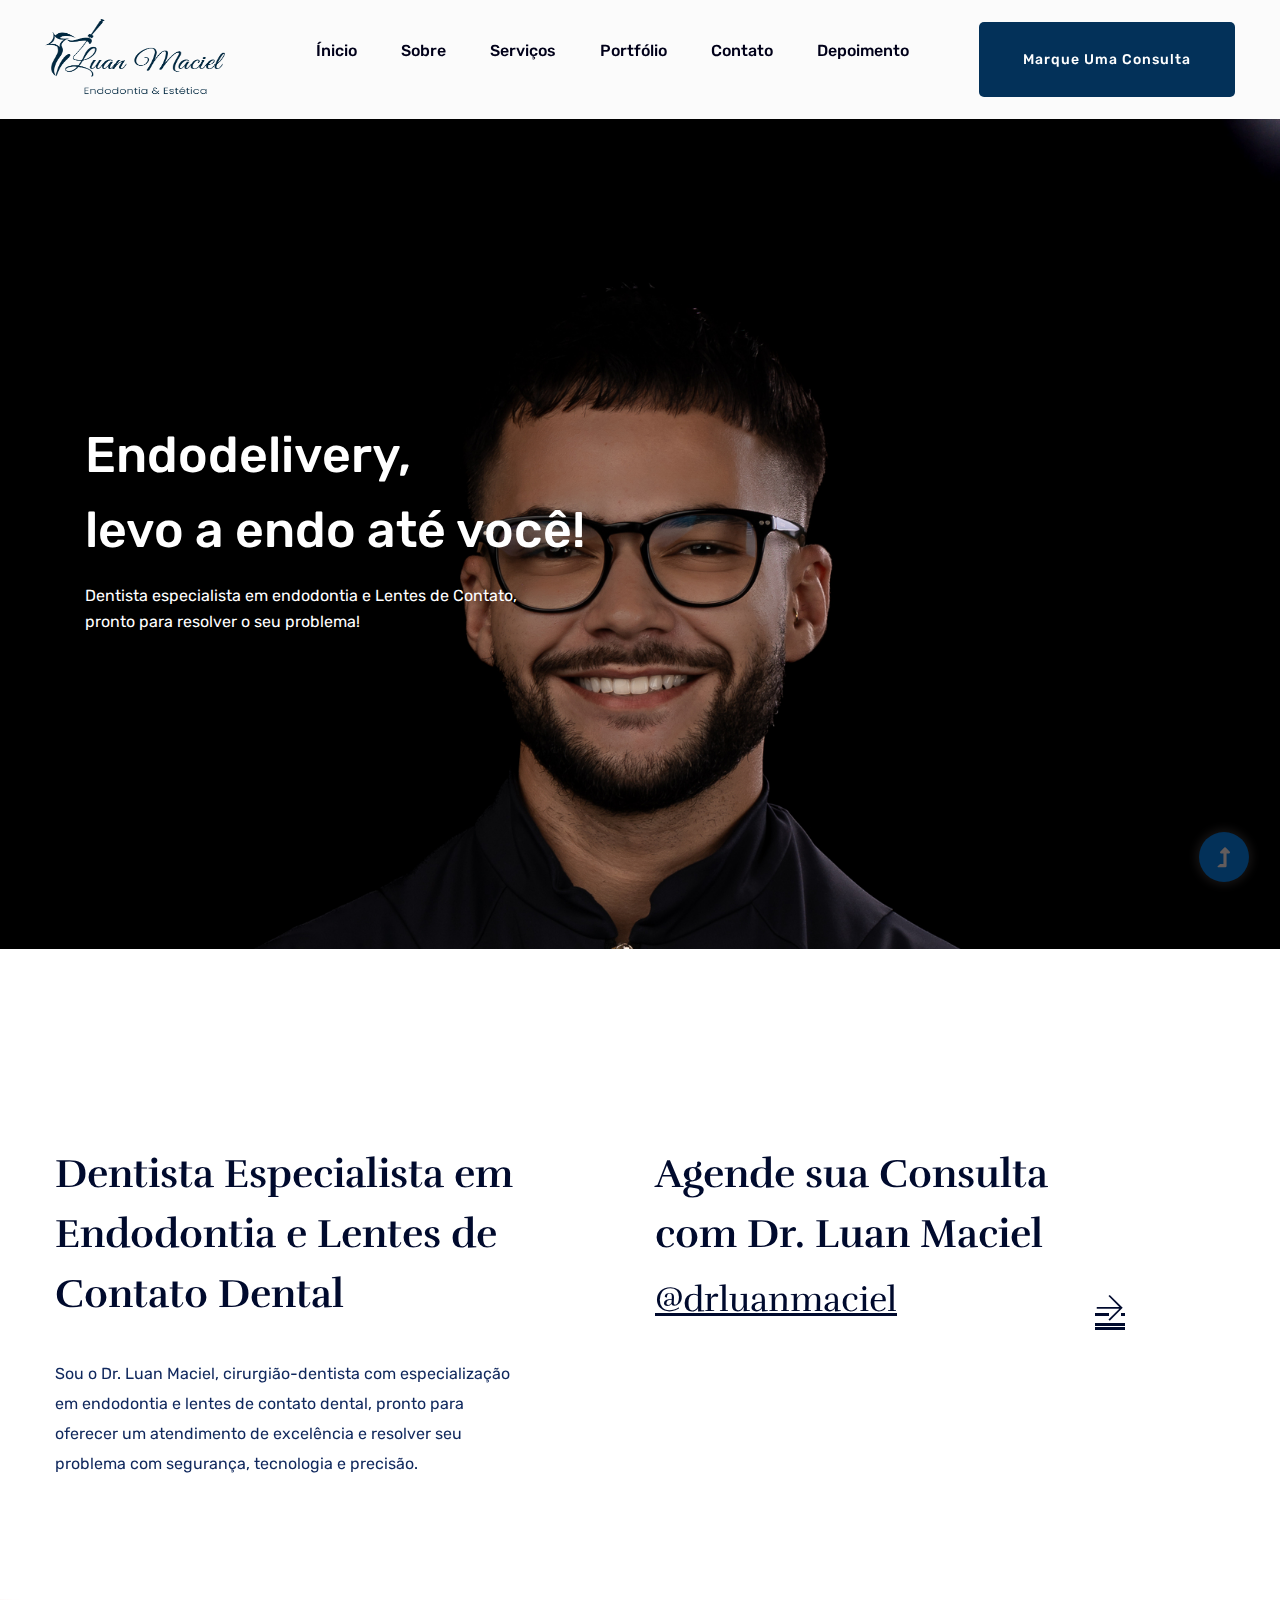
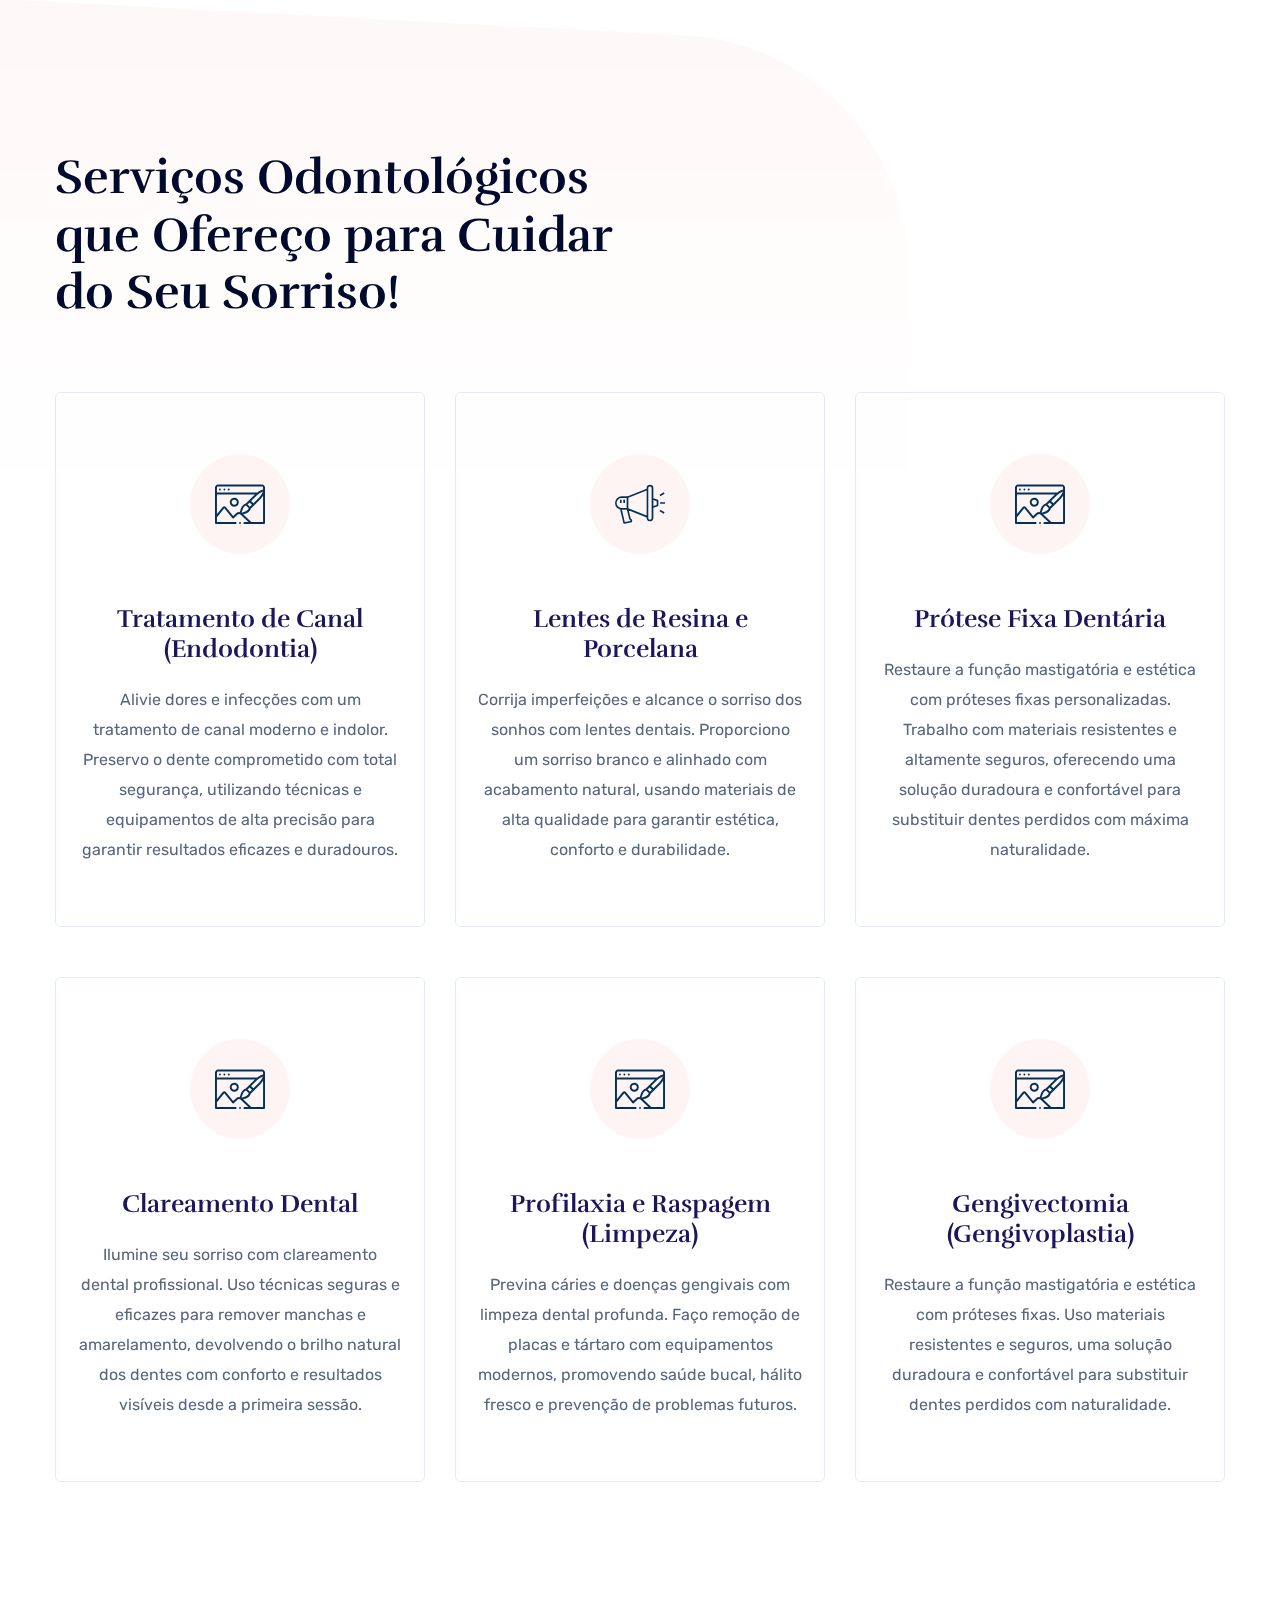
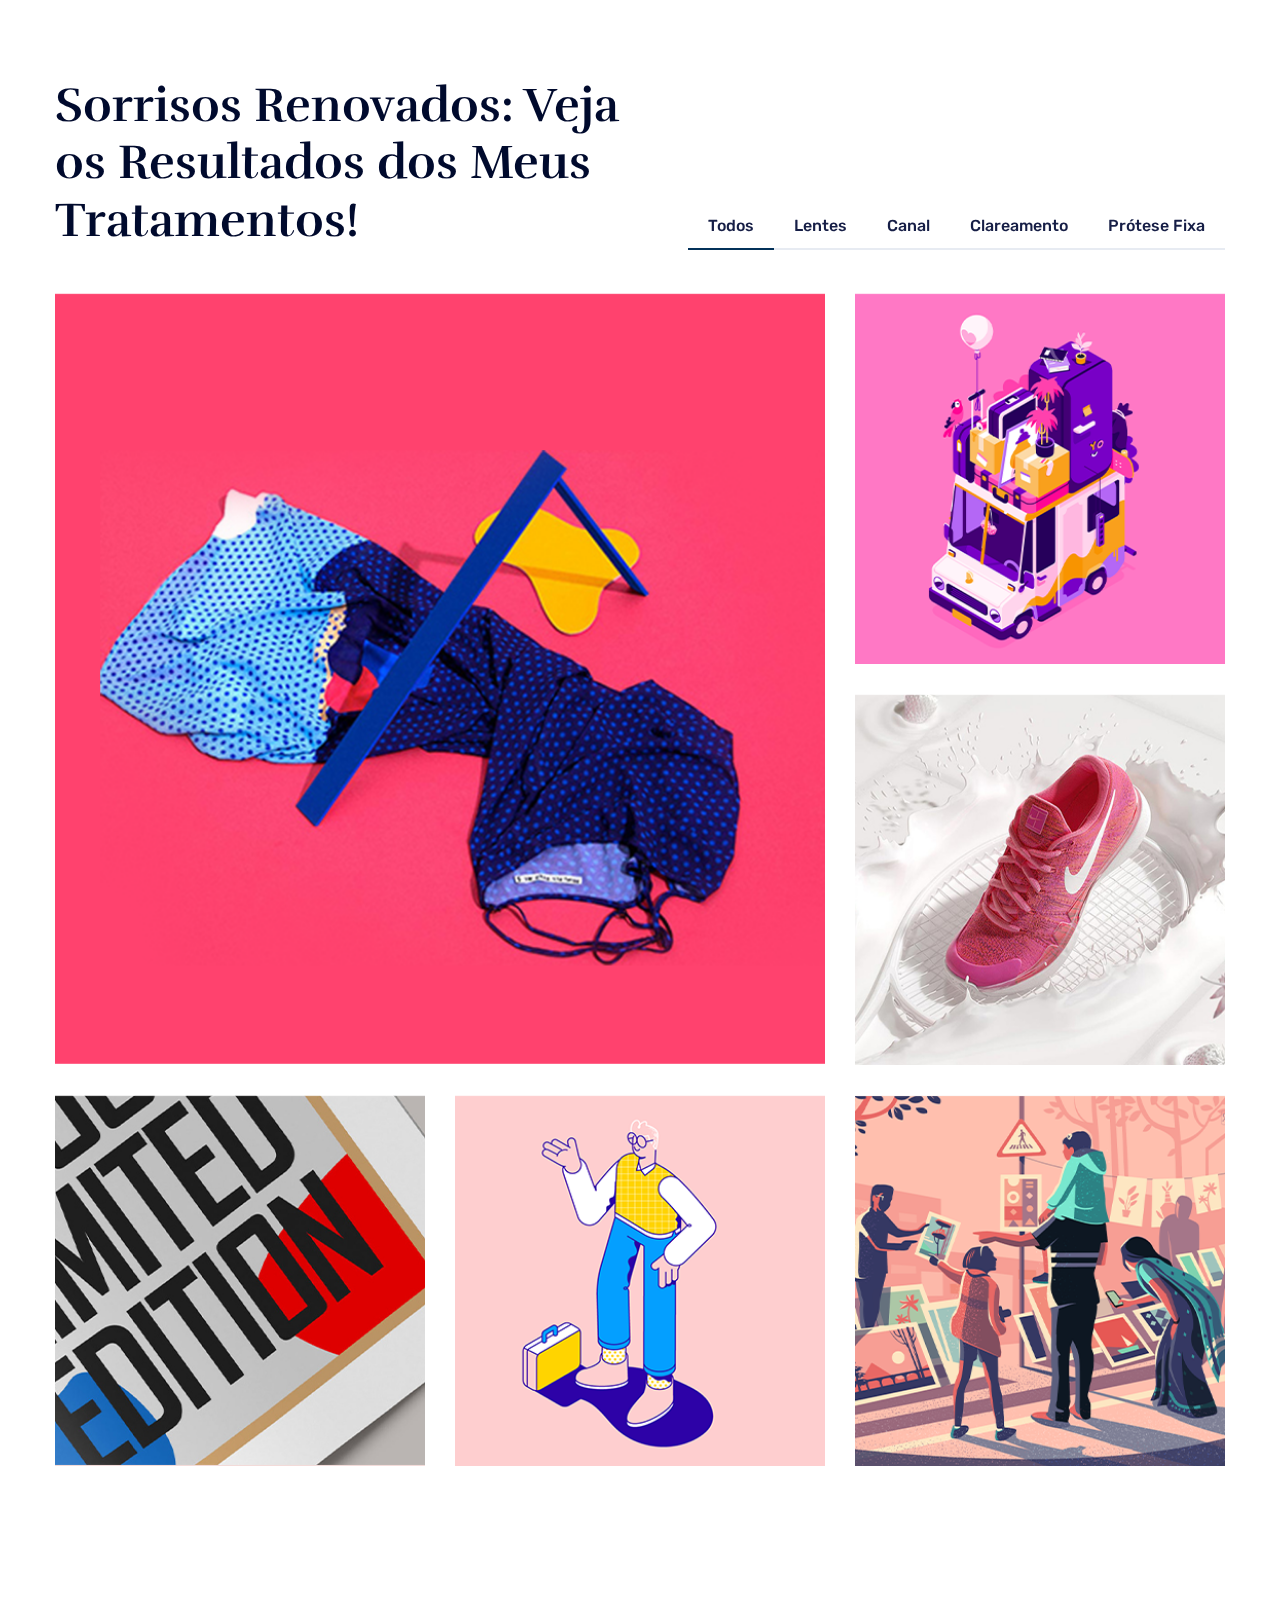
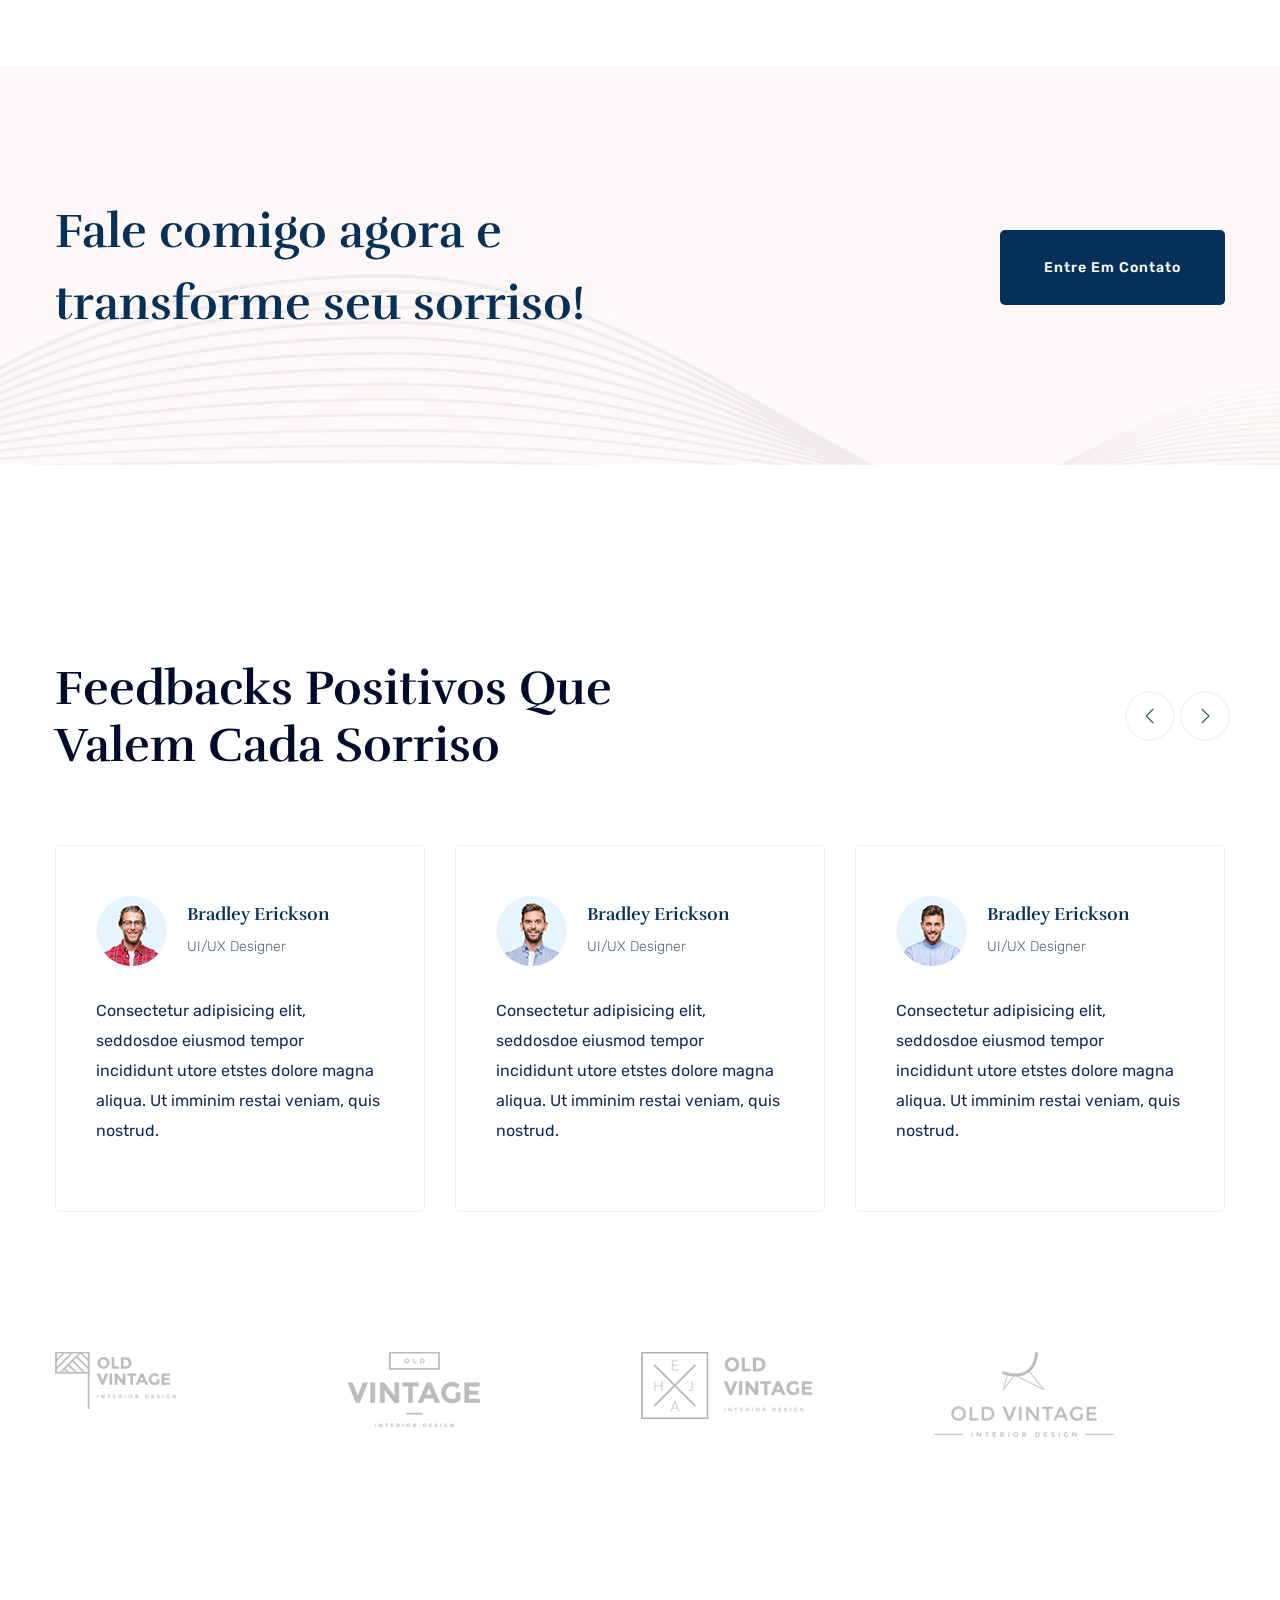
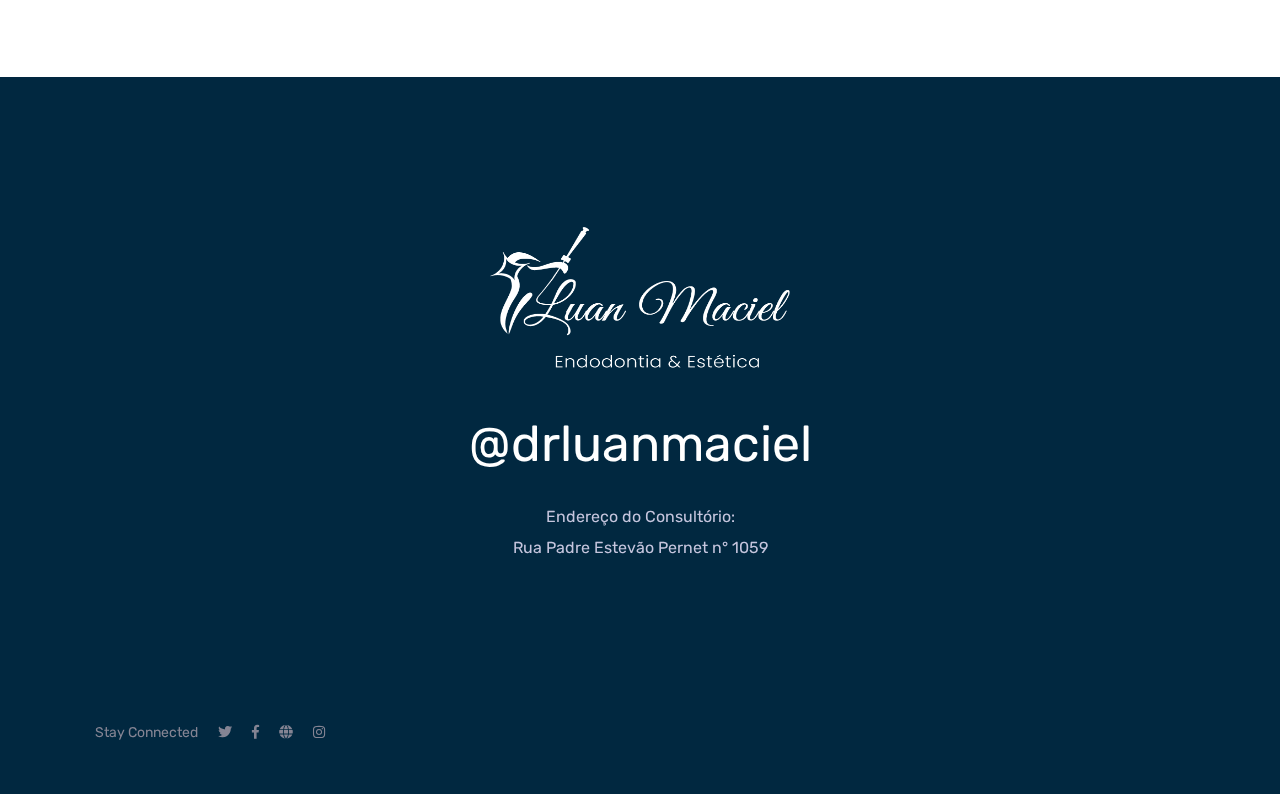
==== commit 6feb1fb2: "update: feito a parte de lentes e canal na seção de portfólio" ====
--- a/index.html
+++ b/index.html
@@ -45,7 +45,7 @@
                             <!-- Logo -->
                             <div class="col-xl-2 col-lg-2 col-md-1">
                                 <div class="logo">
-                                    <a href="index.html"><img src="assets/img/logo_luan/Principal_azul.png" alt="" style="height: 80px; width: 210px;"></a>
+                                    <a href="index.html"><img src="assets/img/logo_luan/Principal_azul.png" alt="" style="height: 80px; width: 180px;"></a>
                                 </div>
                             </div>
                             <div class="col-xl-10 col-lg-10 col-md-10">
@@ -54,19 +54,12 @@
                                     <div class="main-menu f-right d-none d-lg-block color-4">
                                         <nav> 
                                             <ul id="navigation">
-                                                <li><a href="index.html">Home</a></li>
-                                                <li><a href="about.html">About</a></li>
-                                                <li><a href="services.html">Services</a></li>
-                                                <li><a href="portfolio.html">Portfolio</a></li>
-                                                <li><a href="#">Page</a>
-                                                    <ul class="submenu">
-                                                        <li><a href="blog.html">Blog</a></li>
-                                                        <li><a href="blog_details.html">Blog Details</a></li>
-                                                        <li><a href="elements.html">Element</a></li>
-                                                        <li><a href="portfolio_details.html">Portfolio Details</a></li>
-                                                    </ul>
-                                                </li>
-                                                <li><a href="contact.html">Contact</a></li>
+                                                <li><a href="#inicio">Ínicio</a></li>
+                                                <li><a href="#sobre">Sobre</a></li>
+                                                <li><a href="#servicos">Serviços</a></li>
+                                                <li><a href="#portfolio">Portfólio</a></li>
+                                                <li><a href="#contato">Contato</a></li>
+                                                <li><a href="#depoimento">Depoimento</a></li>
                                             </ul>
                                         </nav>
                                     </div>
@@ -88,7 +81,7 @@
     <main>
 
         <!-- slider Area Start-->
-        <div class="slider-area ">
+        <div class="slider-area" id="inicio">
             <div class="slider-active">
                 <!-- Single Slider -->
 
@@ -141,7 +134,7 @@
         </div>
         <!-- slider Area End-->
         <!-- About Area start -->
-        <section class="about-area section-paddingt30">
+        <section class="about-area section-paddingt30" id="sobre">
             <div class="container">
                 <div class="row ">
                     <div class="col-lg-5">
@@ -167,7 +160,7 @@
         </section>
         <!-- About Area End -->
         <!-- Categories Area Start -->
-        <section class="categories-area section-padding3">
+        <section class="categories-area section-padding3" id="servicos">
             <div class="container">
                 <div class="row">
                     <div class="col-lg-6">
@@ -252,14 +245,14 @@
         </section>
         <!-- Categories Area End -->
         <!-- Services Area Start -->
-        <section class="services-area  services-padding">
+        <section class="services-area  services-padding" id="portfolio">
             <div class="container">
                <div class="project-heading mb-35">
                     <div class="row align-items-end">
                         <div class="col-lg-6">
                             <!-- Section Tittle -->
                             <div class="section-tittle">
-                                <h2>What Services you will Get from me!</h2>
+                                <h2>Sorrisos Renovados: Veja os Resultados dos Meus Tratamentos!</h2>
                             </div>
                         </div>
                         <div class="col-lg-6">
@@ -267,11 +260,11 @@
                                 <!--Nav Button  -->                                            
                                 <nav>
                                     <div class="nav nav-tabs" id="nav-tab" role="tablist">
-                                        <a class="nav-item nav-link active" id="nav-home-tab" data-toggle="tab" href="#nav-home" role="tab" aria-controls="nav-home" aria-selected="false"> All</a>
-                                        <a class="nav-item nav-link" id="nav-profile-tab" data-toggle="tab" href="#nav-profile" role="tab" aria-controls="nav-profile" aria-selected="false"> Branding</a>
-                                        <a class="nav-item nav-link" id="nav-contact-tab" data-toggle="tab" href="#nav-contact" role="tab" aria-controls="nav-contact" aria-selected="false">Logo</a>
-                                        <a class="nav-item nav-link" id="nav-last-tab" data-toggle="tab" href="#nav-last" role="tab" aria-controls="nav-contact" aria-selected="false">UI/UX </a>
-                                        <a class="nav-item nav-link" id="nav-technology" data-toggle="tab" href="#nav-techno" role="tab" aria-controls="nav-contact" aria-selected="false">Web Design</a>
+                                        <a class="nav-item nav-link active" id="nav-home-tab" data-toggle="tab" href="#nav-home" role="tab" aria-controls="nav-home" aria-selected="false"> Todos</a>
+                                        <a class="nav-item nav-link" id="nav-profile-tab" data-toggle="tab" href="#nav-profile" role="tab" aria-controls="nav-profile" aria-selected="false"> Lentes</a>
+                                        <a class="nav-item nav-link" id="nav-contact-tab" data-toggle="tab" href="#nav-contact" role="tab" aria-controls="nav-contact" aria-selected="false"> Canal</a>
+                                        <a class="nav-item nav-link" id="nav-last-tab" data-toggle="tab" href="#nav-last" role="tab" aria-controls="nav-contact" aria-selected="false"> Clareamento</a>
+                                        <a class="nav-item nav-link" id="nav-technology" data-toggle="tab" href="#nav-techno" role="tab" aria-controls="nav-contact" aria-selected="false">Prótese Fixa</a>
                                     </div>
                                 </nav>
                                 <!--End Nav Button  -->
@@ -337,7 +330,7 @@
                                         <div class="col-lg-8 col-md-8 col-sm-8">
                                             <!-- Single -->
                                             <div class="single-services mb-30">
-                                                <img src="assets/img/service/services6.png" alt="">
+                                                <img src="assets/img/fotos_lentes/IMG_5435.JPG" alt="">
                                             </div>
                                         </div>
                                         <div class="col-lg-4 col-md-4 col-sm-4">
@@ -345,33 +338,33 @@
                                                 <div class="col-lg-12">
                                                     <!-- Single -->
                                                     <div class="single-services mb-30">
-                                                        <img src="assets/img/service/services2.png" alt="">
-                                                    </div>
-                                                </div>
-                                                <div class="col-lg-12">
-                                                    <!-- Single -->
-                                                    <div class="single-services mb-30">
-                                                        <img src="assets/img/service/services3.png" alt="">
-                                                    </div>
-                                                </div>
-                                            </div>
-                                        </div>
-                                        <div class="col-lg-4 col-md-4 col-sm-4">
-                                            <!-- Single -->
-                                            <div class="single-services mb-30">
-                                                <img src="assets/img/service/services4.png" alt="">
-                                            </div>
-                                        </div>
-                                        <div class="col-lg-4 col-md-4 col-sm-4">
-                                            <!-- Single -->
-                                            <div class="single-services mb-30">
-                                                <img src="assets/img/service/services5.png" alt="">
-                                            </div>
-                                        </div>
-                                        <div class="col-lg-4 col-md-4 col-sm-4">
-                                            <!-- Single -->
-                                            <div class="single-services mb-30">
-                                                <img src="assets/img/service/services1.png" alt="">
+                                                        <img src="assets/img/fotos_lentes/IMG_5539.JPG" alt="">
+                                                    </div>
+                                                </div>
+                                                <div class="col-lg-12">
+                                                    <!-- Single -->
+                                                    <div class="single-services mb-30">
+                                                        <img src="assets/img/fotos_lentes/IMG_6901.PNG" alt="">
+                                                    </div>
+                                                </div>
+                                            </div>
+                                        </div>
+                                        <div class="col-lg-4 col-md-4 col-sm-4">
+                                            <!-- Single -->
+                                            <div class="single-services mb-30">
+                                                <img src="assets/img/fotos_lentes/IMG_8528.png" alt="">
+                                            </div>
+                                        </div>
+                                        <div class="col-lg-4 col-md-4 col-sm-4">
+                                            <!-- Single -->
+                                            <div class="single-services mb-30">
+                                                <img src="assets/img/fotos_lentes/Untitled design (4).png" alt="">
+                                            </div>
+                                        </div>
+                                        <div class="col-lg-4 col-md-4 col-sm-4">
+                                            <!-- Single -->
+                                            <div class="single-services mb-30">
+                                                <img src="assets/img/fotos_lentes/IMG_9688.png" alt="">
                                             </div>
                                         </div>
                                     </div>
@@ -384,7 +377,7 @@
                                         <div class="col-lg-8 col-md-8 col-sm-8">
                                             <!-- Single -->
                                             <div class="single-services mb-30">
-                                                <img src="assets/img/service/services2.png" alt="">
+                                                <img src="assets/img/fotos_canal/59b0370c-d1da-4cd5-ae0f-f112aae03612.jpg" alt="">
                                             </div>
                                         </div>
                                         <div class="col-lg-4 col-md-4 col-sm-4">
@@ -392,33 +385,9 @@
                                                 <div class="col-lg-12">
                                                     <!-- Single -->
                                                     <div class="single-services mb-30">
-                                                        <img src="assets/img/service/services1.png" alt="">
-                                                    </div>
-                                                </div>
-                                                <div class="col-lg-12">
-                                                    <!-- Single -->
-                                                    <div class="single-services mb-30">
-                                                        <img src="assets/img/service/services3.png" alt="">
-                                                    </div>
-                                                </div>
-                                            </div>
-                                        </div>
-                                        <div class="col-lg-4 col-md-4 col-sm-4">
-                                            <!-- Single -->
-                                            <div class="single-services mb-30">
-                                                <img src="assets/img/service/services4.png" alt="">
-                                            </div>
-                                        </div>
-                                        <div class="col-lg-4 col-md-4 col-sm-4">
-                                            <!-- Single -->
-                                            <div class="single-services mb-30">
-                                                <img src="assets/img/service/services5.png" alt="">
-                                            </div>
-                                        </div>
-                                        <div class="col-lg-4 col-md-4 col-sm-4">
-                                            <!-- Single -->
-                                            <div class="single-services mb-30">
-                                                <img src="assets/img/service/services6.png" alt="">
+                                                        <img src="assets/img/fotos_canal/6efb4c50-46d7-48d3-84a8-94dafdc7a643.jpg" alt="">
+                                                    </div>
+                                                </div>
                                             </div>
                                         </div>
                                     </div>
@@ -524,32 +493,30 @@
                 </div>
             </div>
         </section>
-        <!-- Services Area End -->
-        <!-- Want To Work Start -->
-        <section class="wantToWork-area w-padding2">
+
+
+        <section class="wantToWork-area w-padding2" id="contato">
             <div class="container">
                 <div class="row align-items-center justify-content-between">
                     <div class="col-xl-6 col-lg-8 col-md-8">
                         <div class="wantToWork-caption wantToWork-caption2">
-                            <h2>Dont worry for contact i`m available</h2>
+                            <h2>Fale comigo agora e transforme seu sorriso!</h2>
                         </div>
                     </div>
                     <div class="col-xl-2 col-lg-2 col-md-3">
-                        <a href="#" class="btn btn-black f-right">Contact Me Now</a>
+                        <a href="https://api.whatsapp.com/send/?phone=5511983385832&text&type=phone_number&app_absent=0" class="btn btn-black f-right">Entre em Contato</a>
                     </div>
                 </div>
             </div>
         </section>
-        <!-- Want To Work End -->
-
-        <!-- client-comments -->
-        <section class="client-comments section-paddingt30">
+
+        <section class="client-comments section-paddingt30" id="depoimento">
             <div class="container">
                 <div class="row">
                     <div class="col-xl-6 col-lg-8 col-md-10">
                         <!-- Section Tittle -->
                         <div class="section-tittle mb-70">
-                            <h2>Some Possitive Feedback  That Encourage Us</h2>
+                            <h2>Feedbacks Positivos Que Valem Cada Sorriso</h2>
                         </div>
                     </div>
                 </div>
@@ -633,7 +600,7 @@
             </div>           
             <!-- End latest-blog-area -->
         </section>
-        <!-- Brand Area Start -->
+
         <div class="brand-area pb-bottom">
             <div class="container">
                 <div class="brand-active brand-border pt-50 pb-40">
@@ -655,9 +622,8 @@
                 </div>
             </div>
         </div>
-        <!-- Brand Area End -->
-        <!-- Contact Info Start -->
-        <section class="contact-info-area w-padding2" data-background="assets/img/gallery/section_bg04.jpg">
+
+        <!-- <section class="contact-info-area w-padding2" data-background="assets/img/gallery/section_bg04.jpg">
             <div class="container">
                 <div class="row justify-content-between">
                     <div class="col-xl-5 col-lg-7">
@@ -678,7 +644,7 @@
                 </div>
             </div>
         </section>
-        <!-- Contact Info End -->
+    -->
 
     </main>
     <footer>
@@ -699,13 +665,12 @@
                </div>
                 <div class="footer-bottom">
                     <div class="row d-flex justify-content-between align-items-center">
-                        <div class="col-xl-9 col-lg-8">
+                        <!-- <div class="col-xl-9 col-lg-8">
                             <div class="footer-copy-right">
-                                <p><!-- Link back to Colorlib can't be removed. Template is licensed under CC BY 3.0. -->
-  Copyright &copy;<script>document.write(new Date().getFullYear());</script> All rights reserved | This template is made with <i class="fa fa-heart" aria-hidden="true"></i> by <a href="https://colorlib.com" target="_blank">Colorlib</a>
-  <!-- Link back to Colorlib can't be removed. Template is licensed under CC BY 3.0. --></p>
-                            </div>
-                        </div>
+                                <p>
+  Copyright &copy;<script>document.write(new Date().getFullYear());</script> All rights reserved | This template is made with <i class="fa fa-heart" aria-hidden="true"></i> by <a href="https://colorlib.com" target="_blank">Colorlib</a></p>
+                            </div>
+                        </div> -->
                         <div class="col-xl-3 col-lg-4">
                             <!-- Footer Social -->
                             <div class="footer-social f-right">
--- a/assets/css/style.css
+++ b/assets/css/style.css
@@ -1,4 +1,8 @@
 @import url("https://fonts.googleapis.com/css?family=Rubik:300,400,500,700,900|Rufina:400,700&display=swap");
+
+html, body {
+    scroll-behavior: smooth;
+  }
 
 /* Background Colors */
 .white-bg { background: #ffffff }
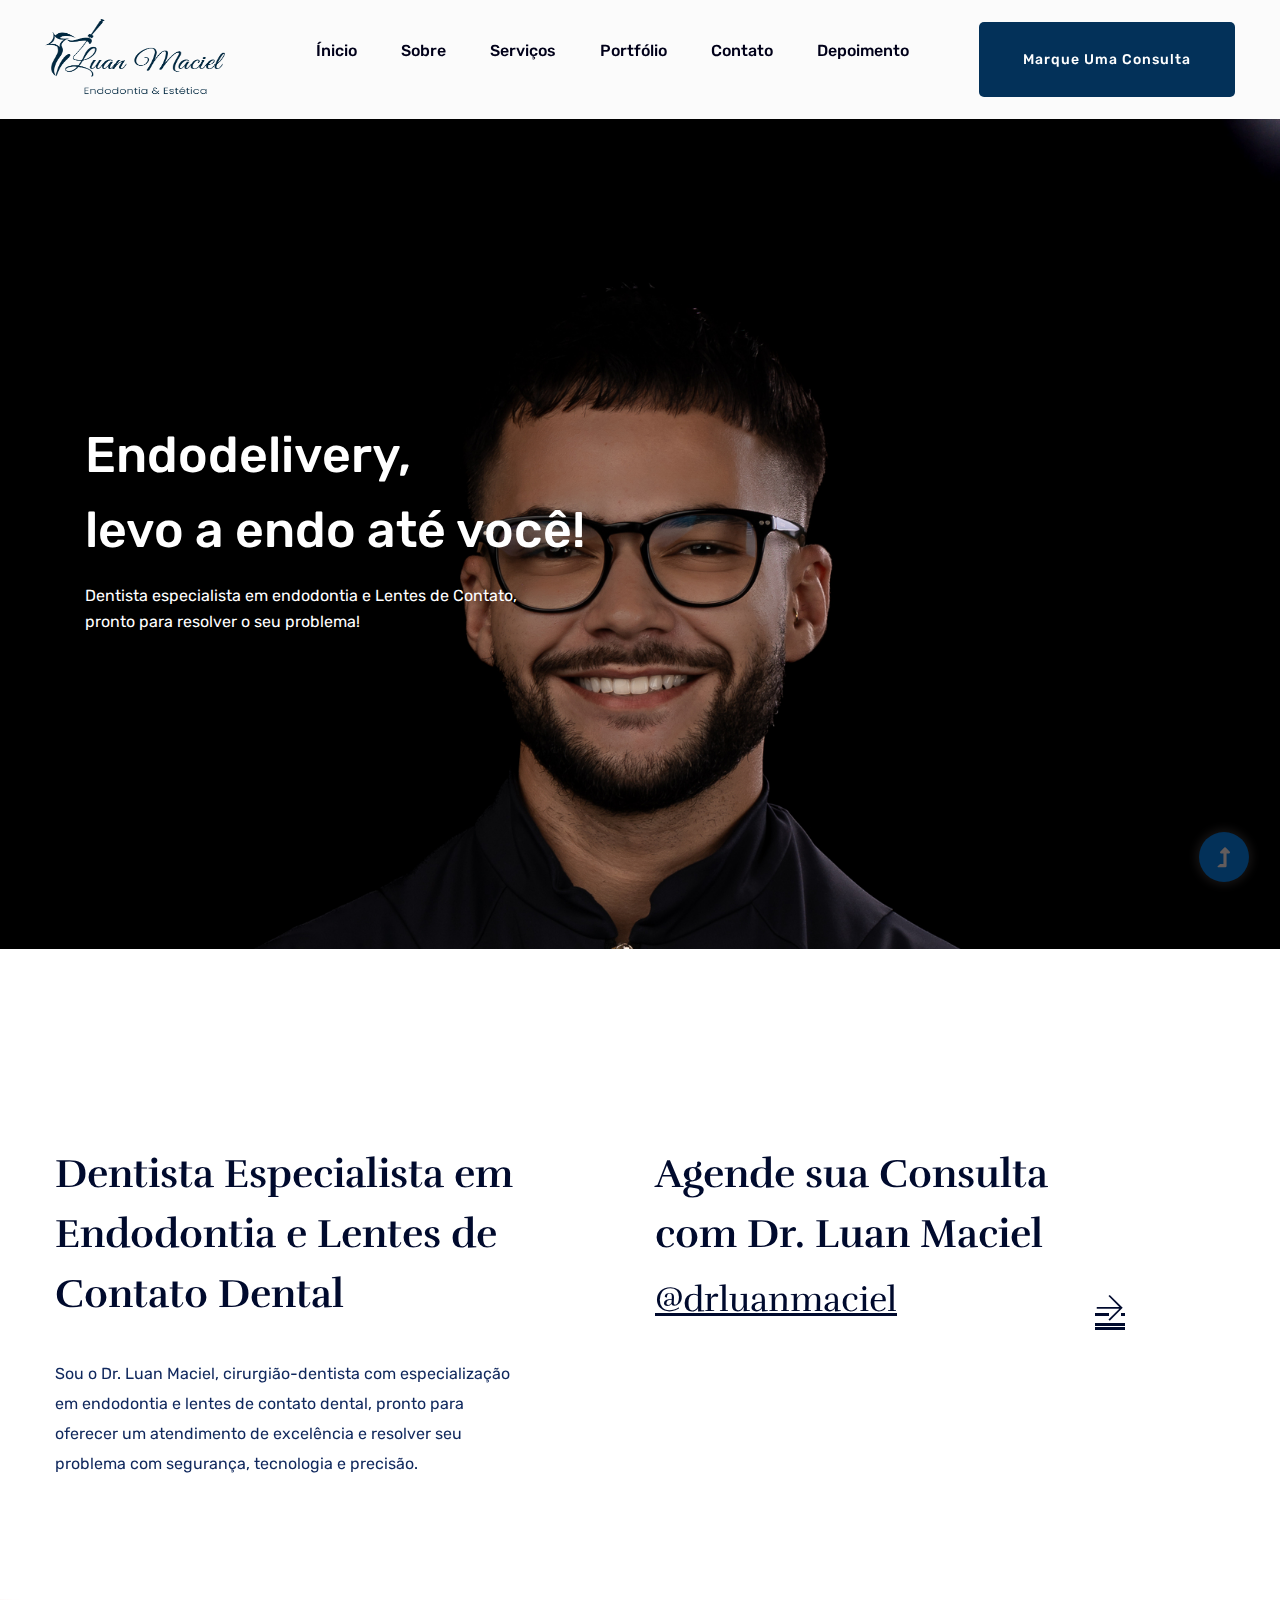
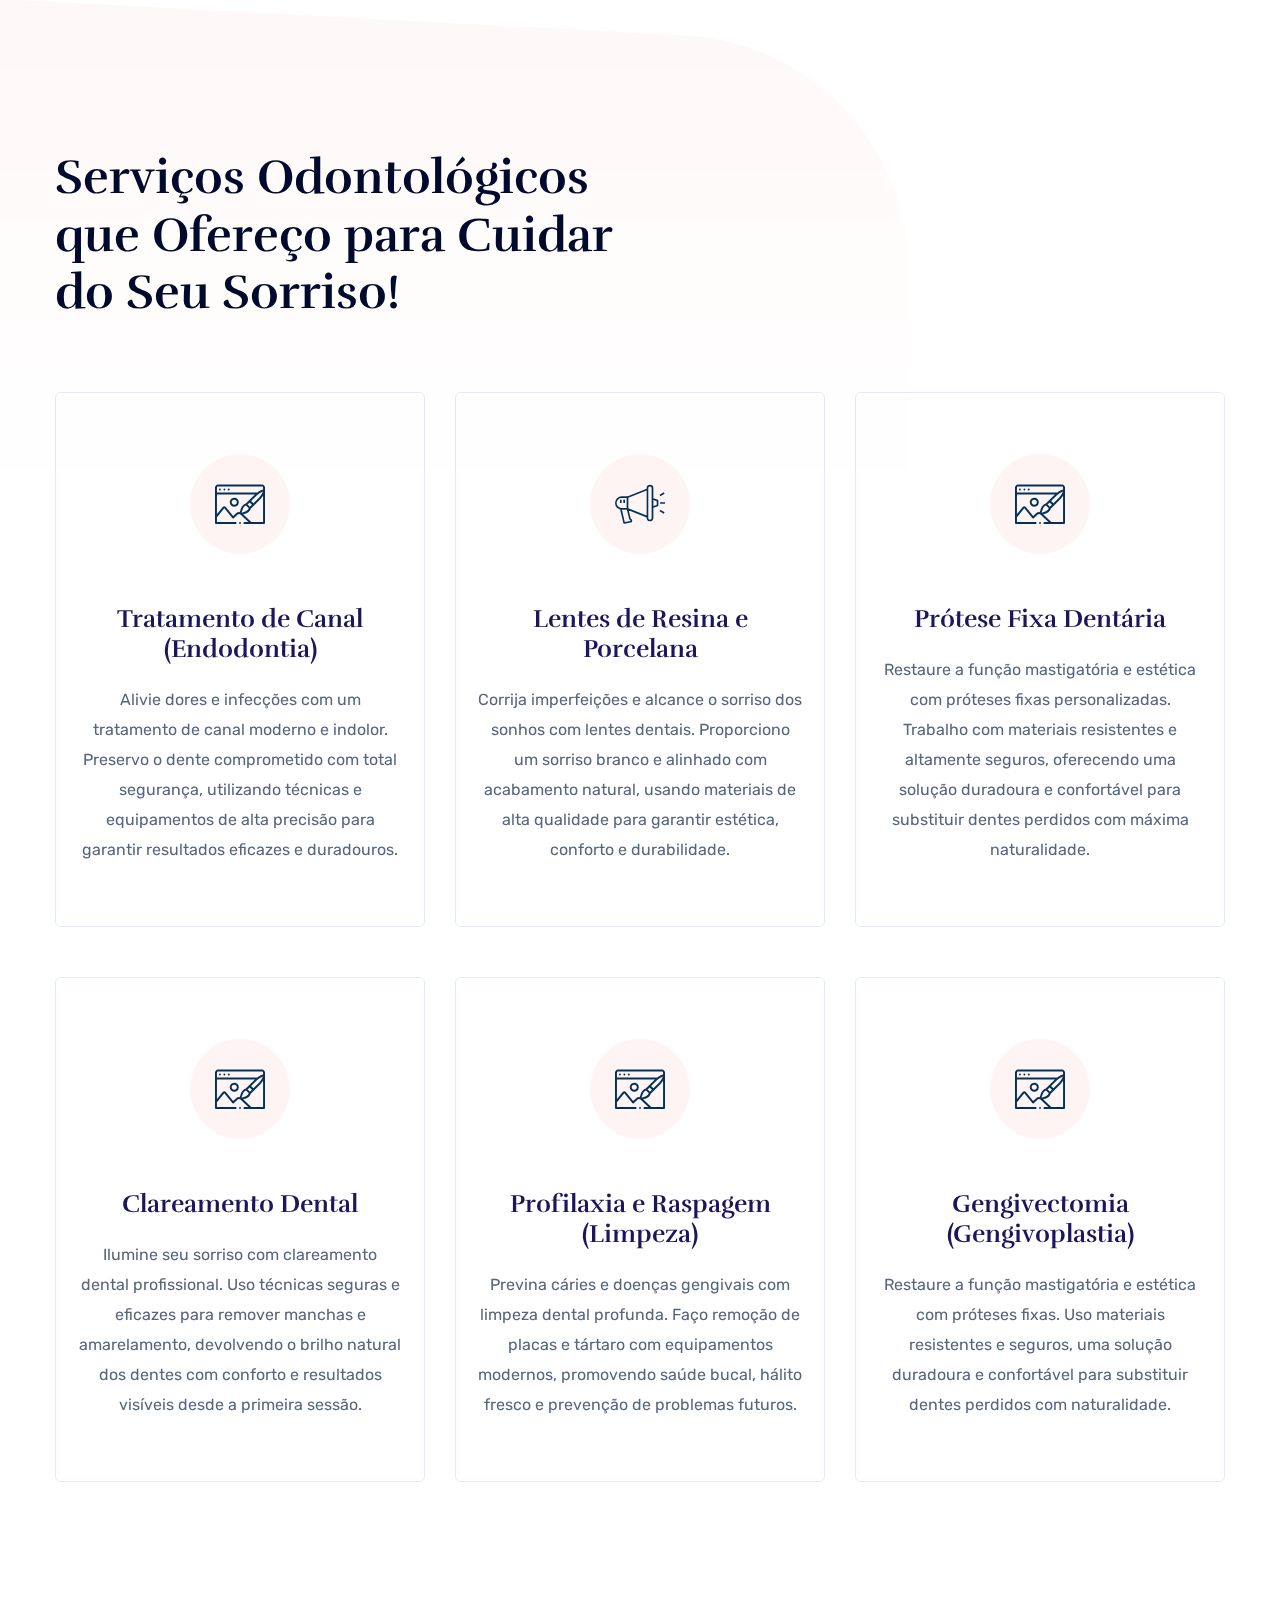
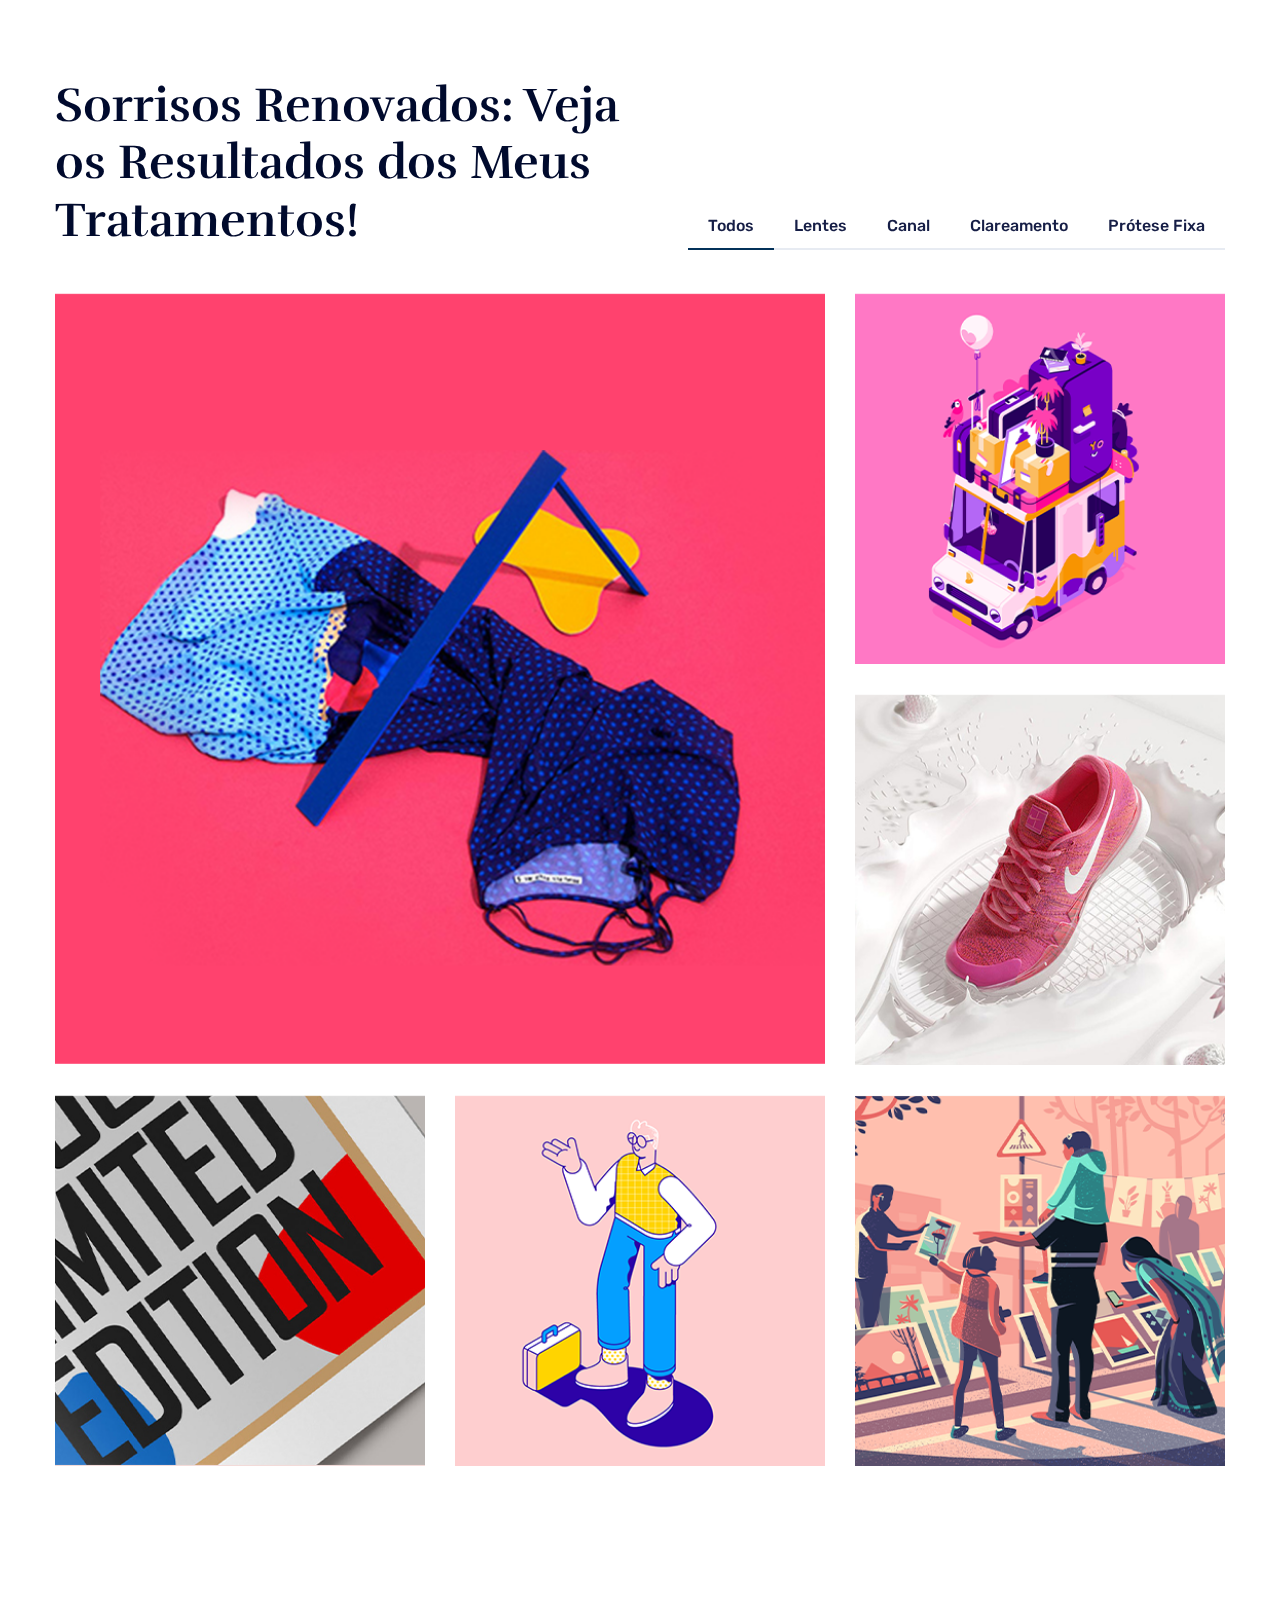
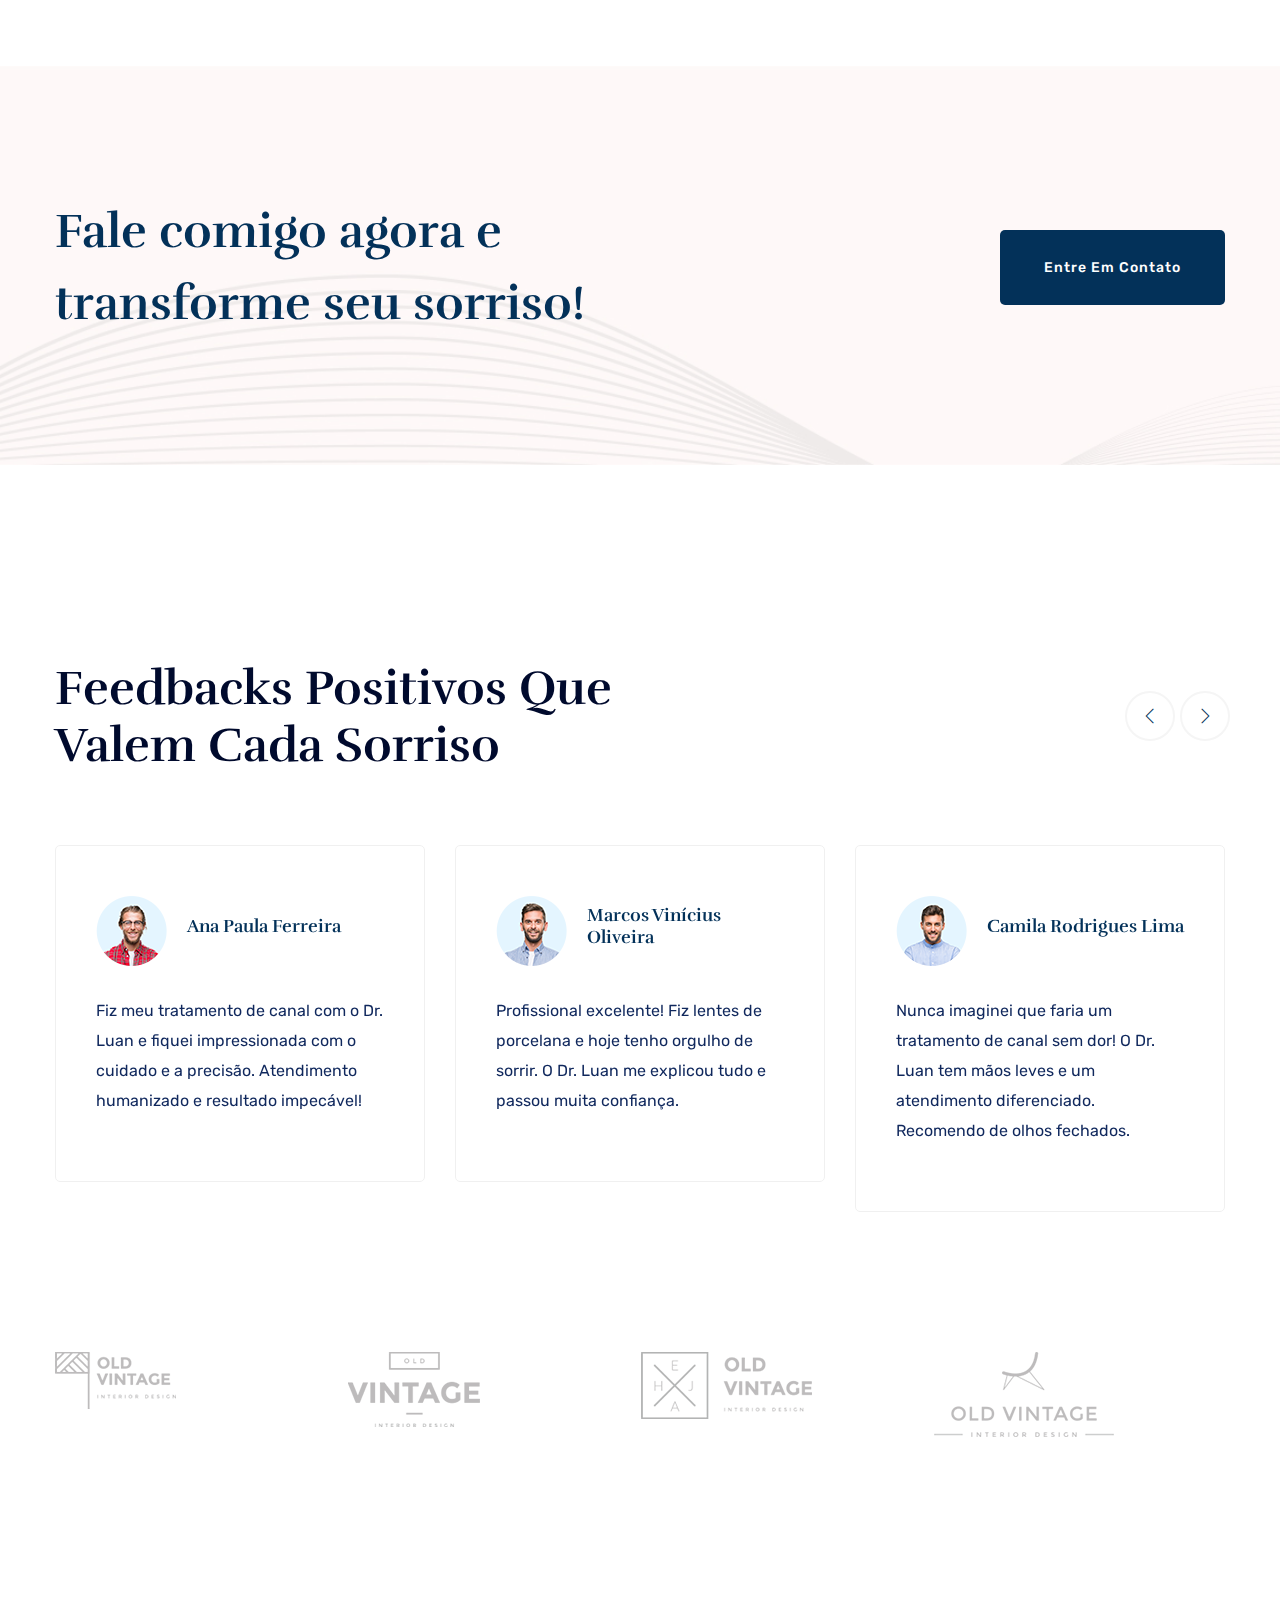
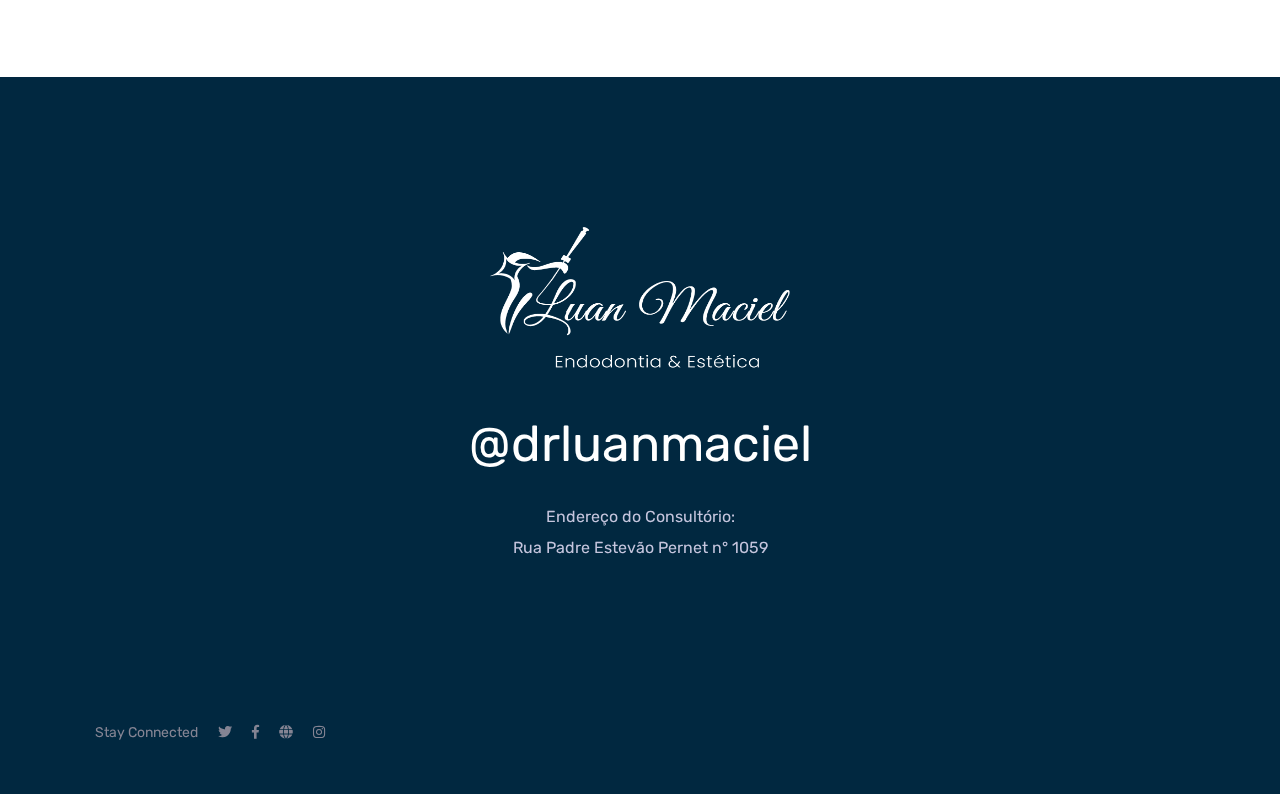
==== commit dc52a472: "update: alterado os feedbacks" ====
--- a/index.html
+++ b/index.html
@@ -504,7 +504,7 @@
                         </div>
                     </div>
                     <div class="col-xl-2 col-lg-2 col-md-3">
-                        <a href="https://api.whatsapp.com/send/?phone=5511983385832&text&type=phone_number&app_absent=0" class="btn btn-black f-right">Entre em Contato</a>
+                        <a href="https://api.whatsapp.com/send/?phone=5511983385832&text&type=phone_number&app_absent=0" class="btn btn-black f-right" target="_blank">Entre em Contato</a>
                     </div>
                 </div>
             </div>
@@ -535,11 +535,11 @@
                                                 <img src="assets/img/gallery/blog1.png" alt="">
                                             </div>
                                             <div class="comment-person">
-                                                <h2>Bradley Erickson</h2>   
-                                                <span>UI/UX Designer</span>
-                                            </div>
-                                    </div>
-                                        <p>Consectetur adipisicing elit, seddosdoe eiusmod tempor incididunt utore etstes dolore magna aliqua. Ut imminim restai veniam, quis nostrud.</p>
+                                                <h2>Ana Paula Ferreira</h2>   
+                                                
+                                            </div>
+                                    </div>
+                                        <p>Fiz meu tratamento de canal com o Dr. Luan e fiquei impressionada com o cuidado e a precisão. Atendimento humanizado e resultado impecável!</p>
                                     </div>
                                 </div>
                             </div>
@@ -552,11 +552,11 @@
                                                 <img src="assets/img/gallery/blog2.png" alt="">
                                             </div>
                                             <div class="comment-person">
-                                                <h2>Bradley Erickson</h2>   
-                                                <span>UI/UX Designer</span>
-                                            </div>
-                                    </div>
-                                        <p>Consectetur adipisicing elit, seddosdoe eiusmod tempor incididunt utore etstes dolore magna aliqua. Ut imminim restai veniam, quis nostrud.</p>
+                                                <h2>Marcos Vinícius Oliveira</h2>   
+                                                
+                                            </div>
+                                    </div>
+                                        <p>Profissional excelente! Fiz lentes de porcelana e hoje tenho orgulho de sorrir. O Dr. Luan me explicou tudo e passou muita confiança.</p>
                                     </div>
                                 </div>
                             </div>
@@ -569,11 +569,11 @@
                                                 <img src="assets/img/gallery/blog3.png" alt="">
                                             </div>
                                             <div class="comment-person">
-                                                <h2>Bradley Erickson</h2>   
-                                                <span>UI/UX Designer</span>
-                                            </div>
-                                    </div>
-                                        <p>Consectetur adipisicing elit, seddosdoe eiusmod tempor incididunt utore etstes dolore magna aliqua. Ut imminim restai veniam, quis nostrud.</p>
+                                                <h2>Camila Rodrigues Lima</h2>   
+                                                
+                                            </div>
+                                    </div>
+                                        <p>Nunca imaginei que faria um tratamento de canal sem dor! O Dr. Luan tem mãos leves e um atendimento diferenciado. Recomendo de olhos fechados.</p>
                                     </div>
                                 </div>
                             </div>
@@ -586,11 +586,11 @@
                                                 <img src="assets/img/gallery/blog2.png" alt="">
                                             </div>
                                             <div class="comment-person">
-                                                <h2>Bradley Erickson</h2>   
-                                                <span>UI/UX Designer</span>
-                                            </div>
-                                    </div>
-                                        <p>Consectetur adipisicing elit, seddosdoe eiusmod tempor incididunt utore etstes dolore magna aliqua. Ut imminim restai veniam, quis nostrud.</p>
+                                                <h2>Felipe Santos Almeida</h2>   
+                                                
+                                            </div>
+                                    </div>
+                                        <p>Coloquei prótese fixa com o Dr. Luan e o resultado foi muito natural. Atendimento pontual, ambiente agradável e um dentista que realmente se importa.</p>
                                     </div>
                                 </div>
                             </div>
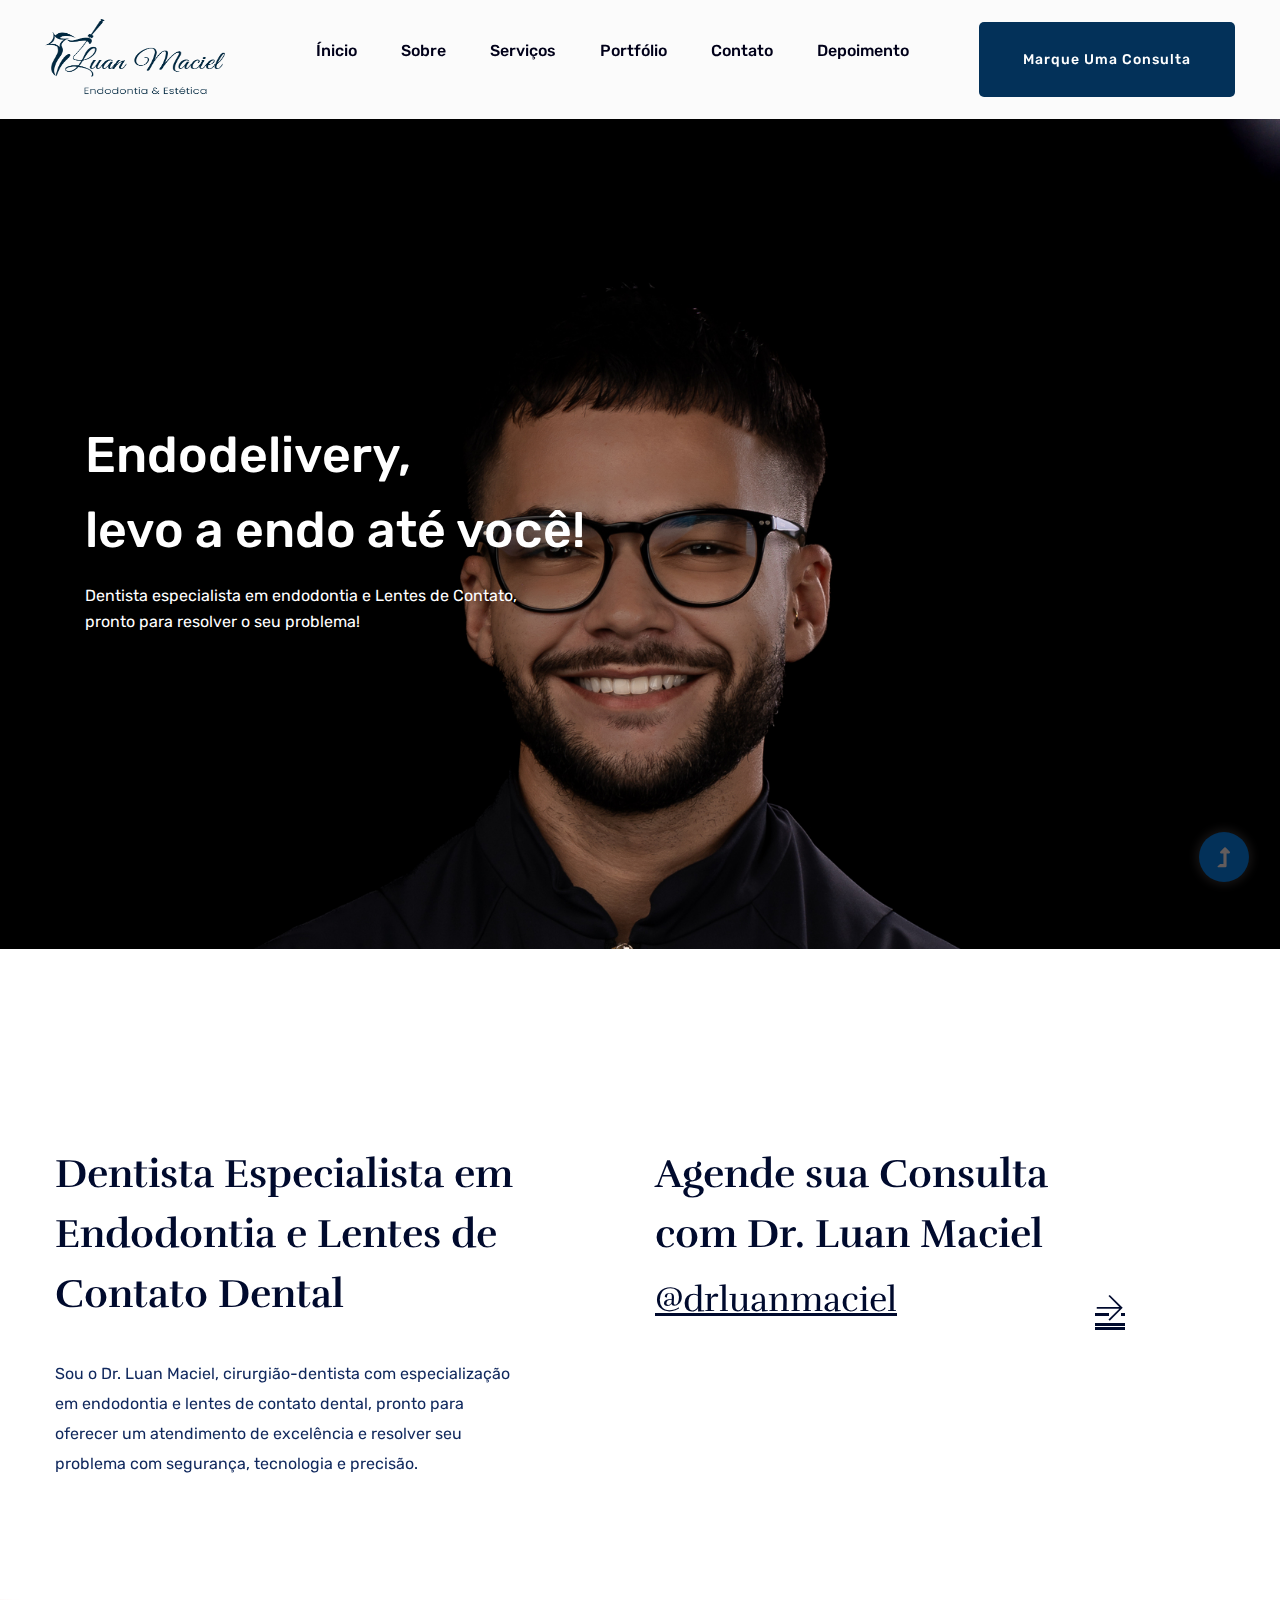
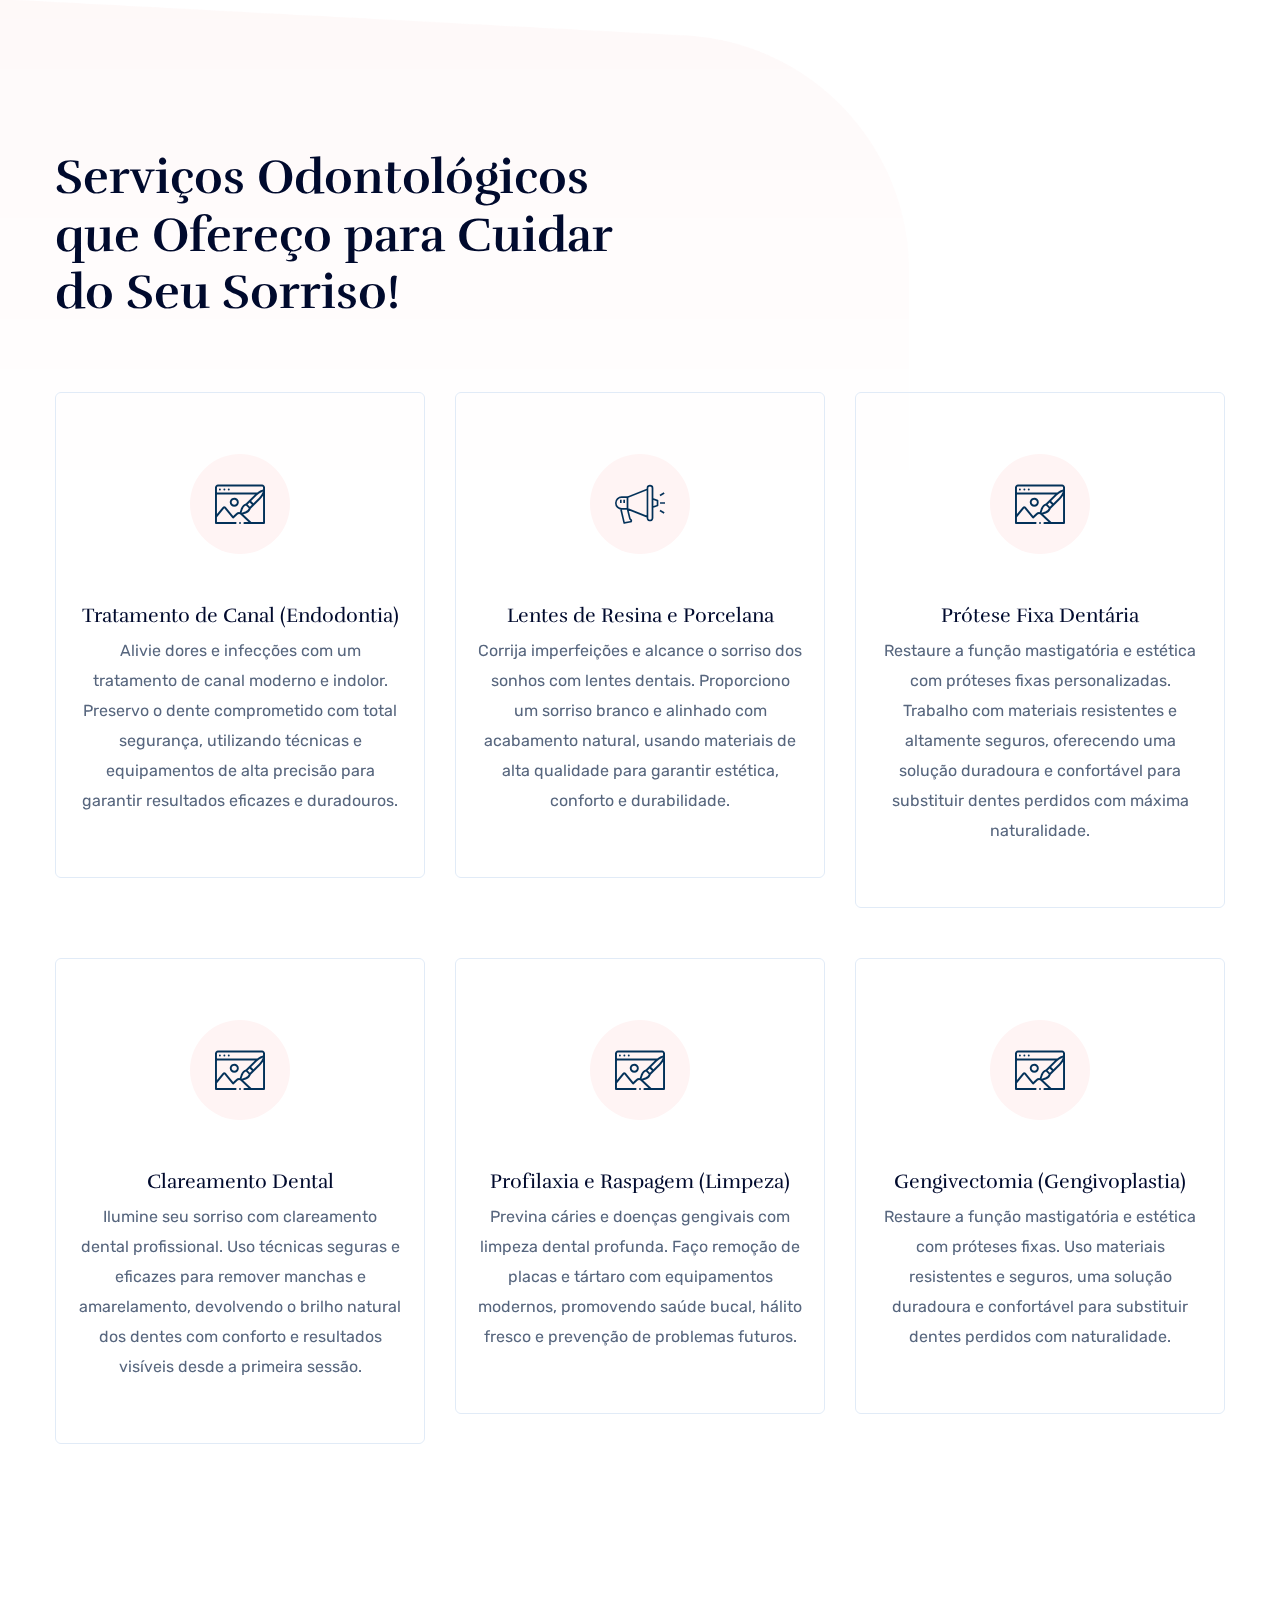
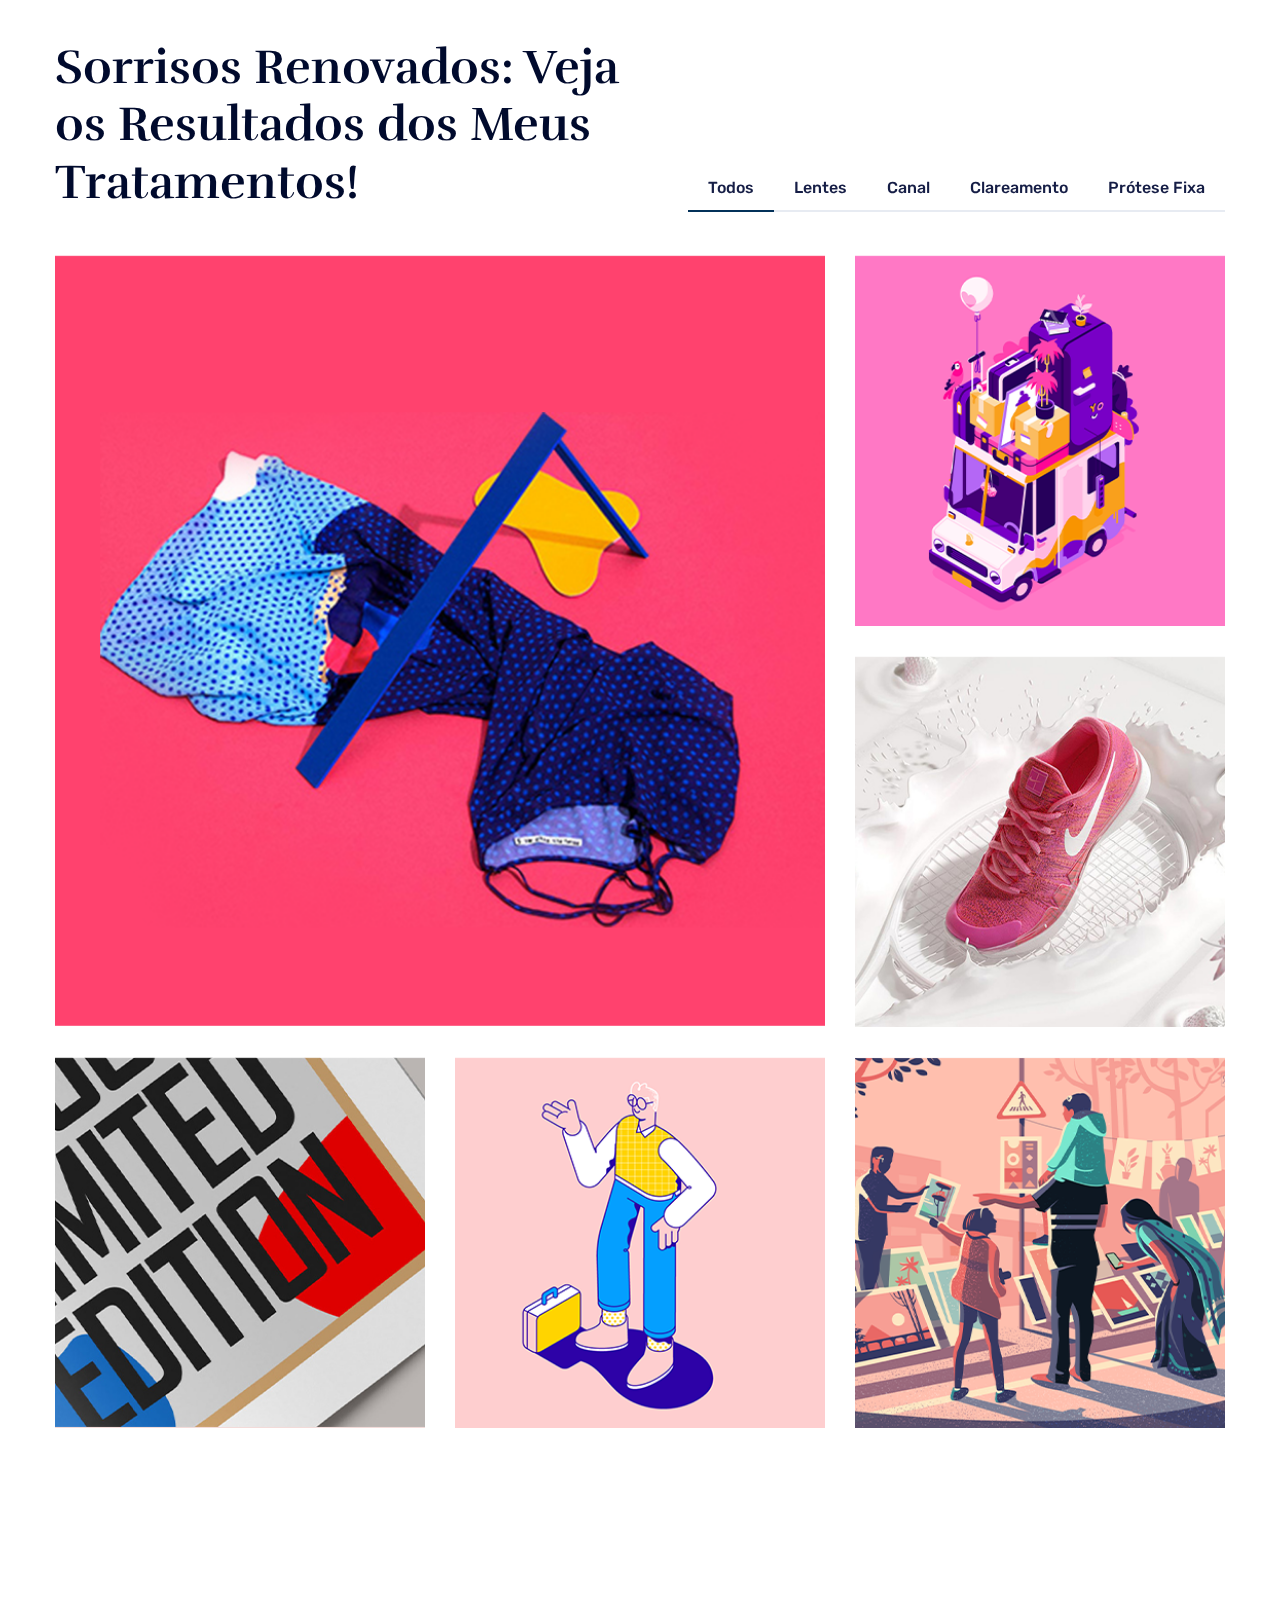
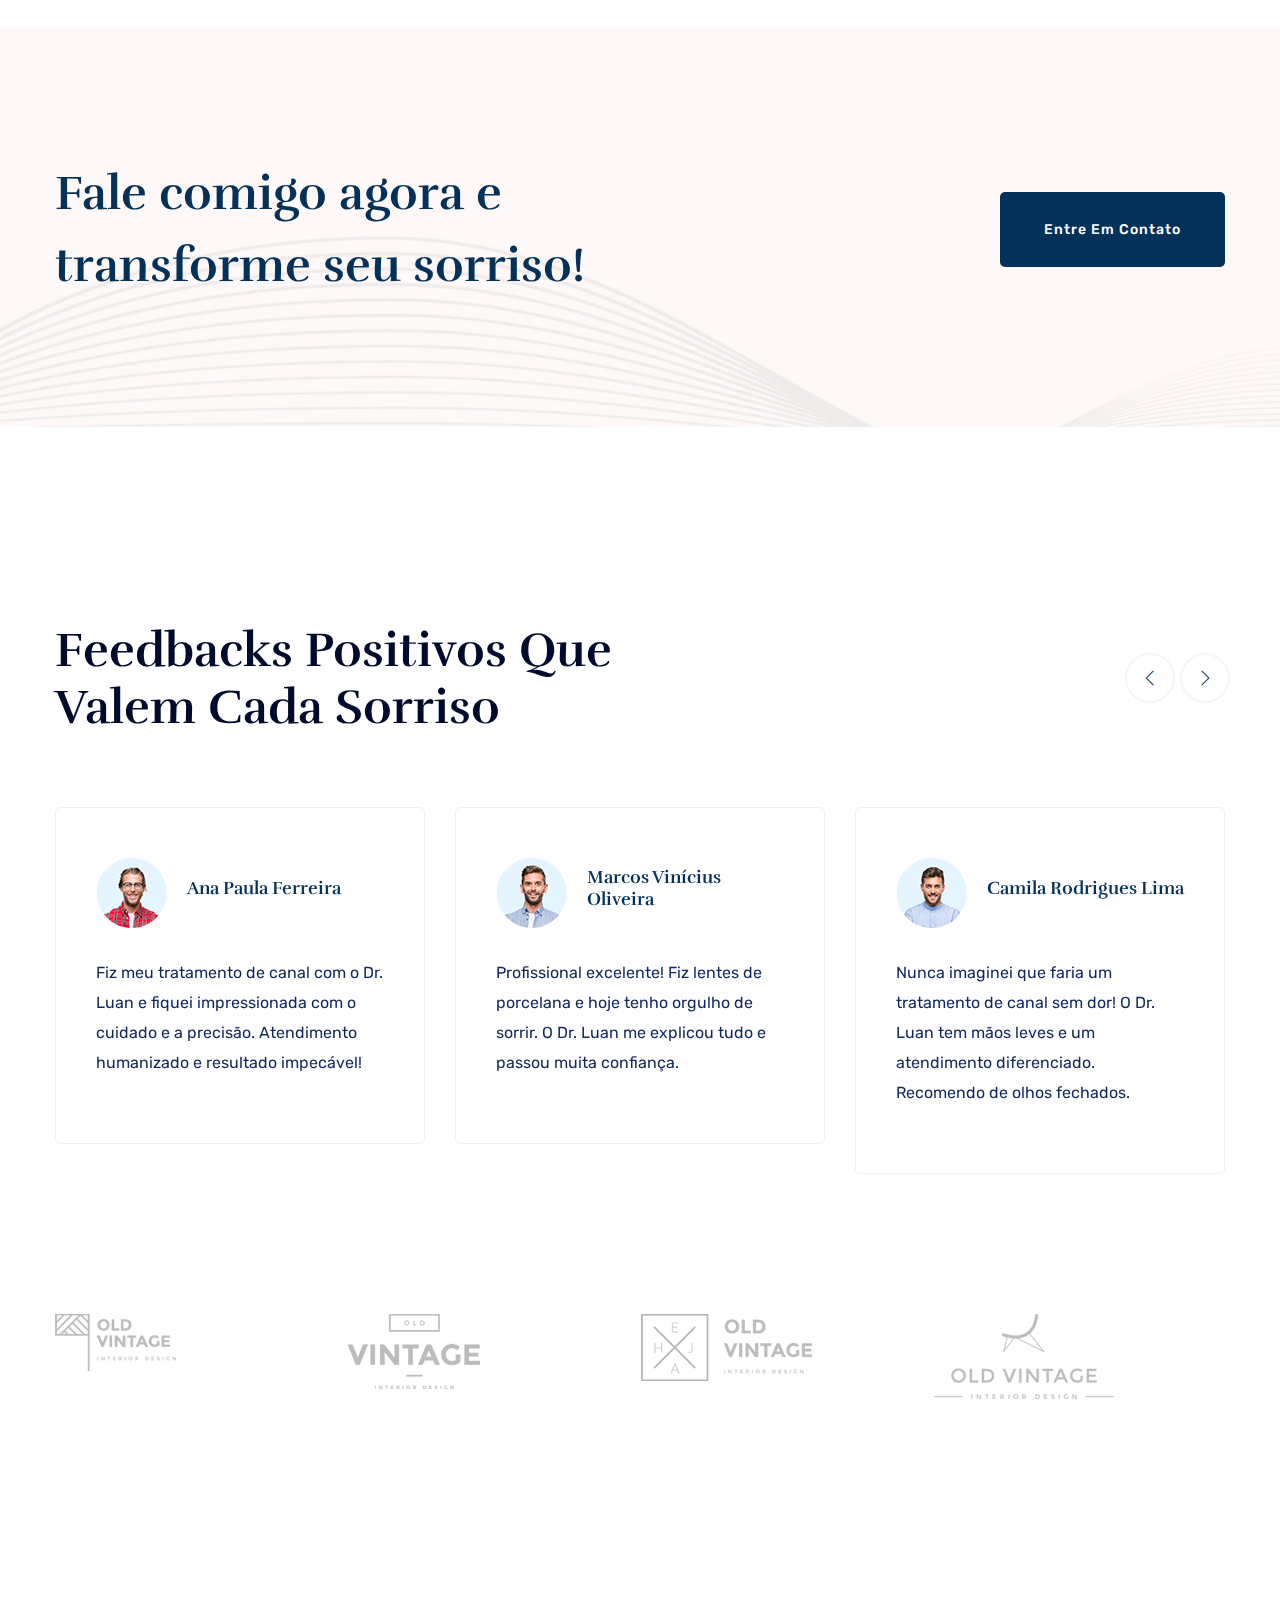
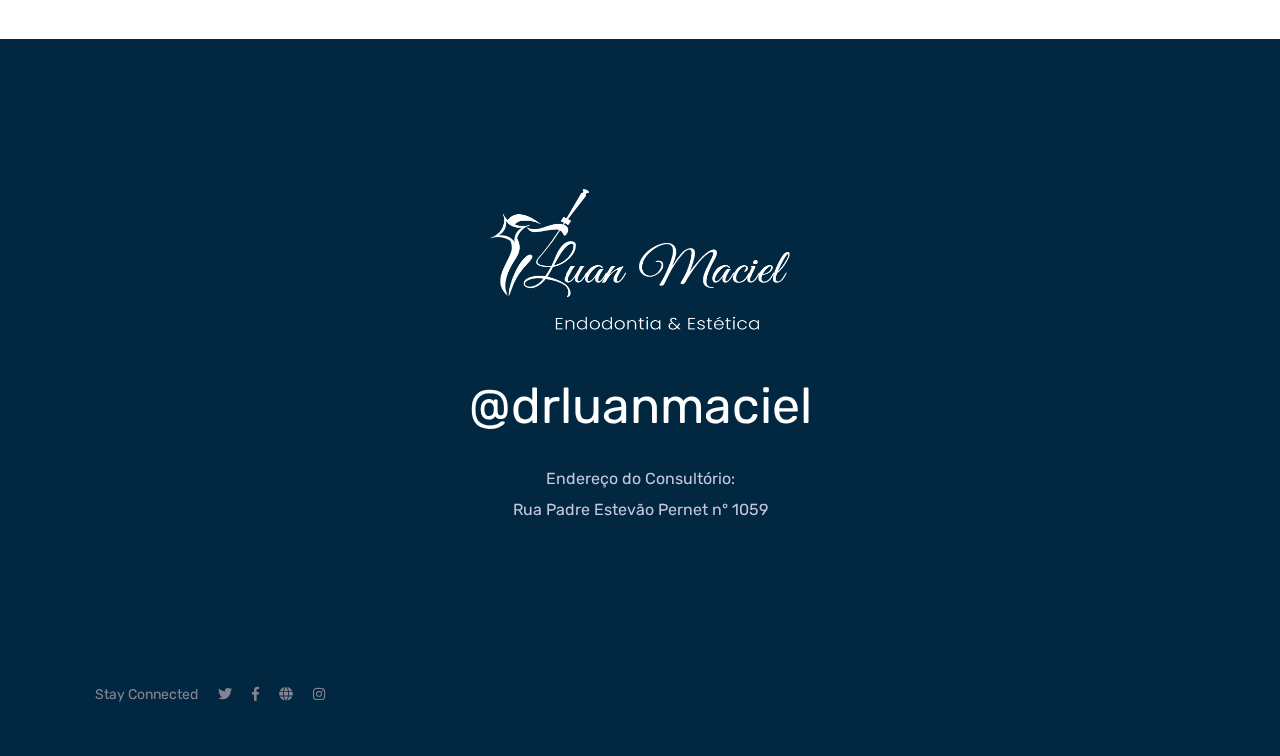
==== commit dc81833d: "update: retirei os links dos serviços" ====
--- a/index.html
+++ b/index.html
@@ -177,7 +177,7 @@
                                 <span class="flaticon-portfolio"></span>
                             </div>
                             <div class="cat-cap">
-                                <h5><a href="services.html">Tratamento de Canal (Endodontia)</a></h5>
+                                <h5>Tratamento de Canal (Endodontia)</a></h5>
                                 <p>Alivie dores e infecções com um tratamento de canal moderno e indolor. Preservo o dente comprometido com total segurança, utilizando técnicas e equipamentos de alta precisão para garantir resultados eficazes e duradouros.</p>
                             </div>
                         </div>
@@ -188,7 +188,7 @@
                                 <span class="flaticon-speaker"></span>
                             </div>
                             <div class="cat-cap">
-                                <h5><a href="services.html">Lentes de Resina e Porcelana</a></h5>
+                                <h5>Lentes de Resina e Porcelana</a></h5>
                                 <p>Corrija imperfeições e alcance o sorriso dos sonhos com lentes dentais. Proporciono um sorriso branco e alinhado com acabamento natural, usando materiais de alta qualidade para garantir estética, conforto e durabilidade.
 
                                 </p>
@@ -201,7 +201,7 @@
                                 <span class="flaticon-portfolio"></span>
                             </div>
                             <div class="cat-cap">
-                                <h5><a href="services.html">Prótese Fixa Dentária</a></h5>
+                                <h5>Prótese Fixa Dentária</a></h5>
                                 <p>Restaure a função mastigatória e estética com próteses fixas personalizadas. Trabalho com materiais resistentes e altamente seguros, oferecendo uma solução duradoura e confortável para substituir dentes perdidos com máxima naturalidade.</p>
                             </div>
                         </div>
@@ -212,7 +212,7 @@
                                 <span class="flaticon-portfolio"></span>
                             </div>
                             <div class="cat-cap">
-                                <h5><a href="services.html">Clareamento Dental</a></h5>
+                                <h5>Clareamento Dental</a></h5>
                                 <p>Ilumine seu sorriso com clareamento dental profissional. Uso técnicas seguras e eficazes para remover manchas e amarelamento, devolvendo o brilho natural dos dentes com conforto e resultados visíveis desde a primeira sessão.</p>
                             </div>
                         </div>
@@ -223,7 +223,7 @@
                                 <span class="flaticon-portfolio"></span>
                             </div>
                             <div class="cat-cap">
-                                <h5><a href="services.html">Profilaxia e Raspagem (Limpeza)</a></h5>
+                                <h5>Profilaxia e Raspagem (Limpeza)</a></h5>
                                 <p>Previna cáries e doenças gengivais com limpeza dental profunda. Faço remoção de placas e tártaro com equipamentos modernos, promovendo saúde bucal, hálito fresco e prevenção de problemas futuros.</p>
                             </div>
                         </div>
@@ -234,7 +234,7 @@
                                 <span class="flaticon-portfolio"></span>
                             </div>
                             <div class="cat-cap">
-                                <h5><a href="services.html">Gengivectomia (Gengivoplastia)</a></h5>
+                                <h5>Gengivectomia (Gengivoplastia)</a></h5>
                                 <p>Restaure a função mastigatória e estética com próteses fixas. Uso materiais resistentes e seguros, uma solução duradoura e confortável para substituir dentes perdidos com naturalidade.</p>
 
                             </div>
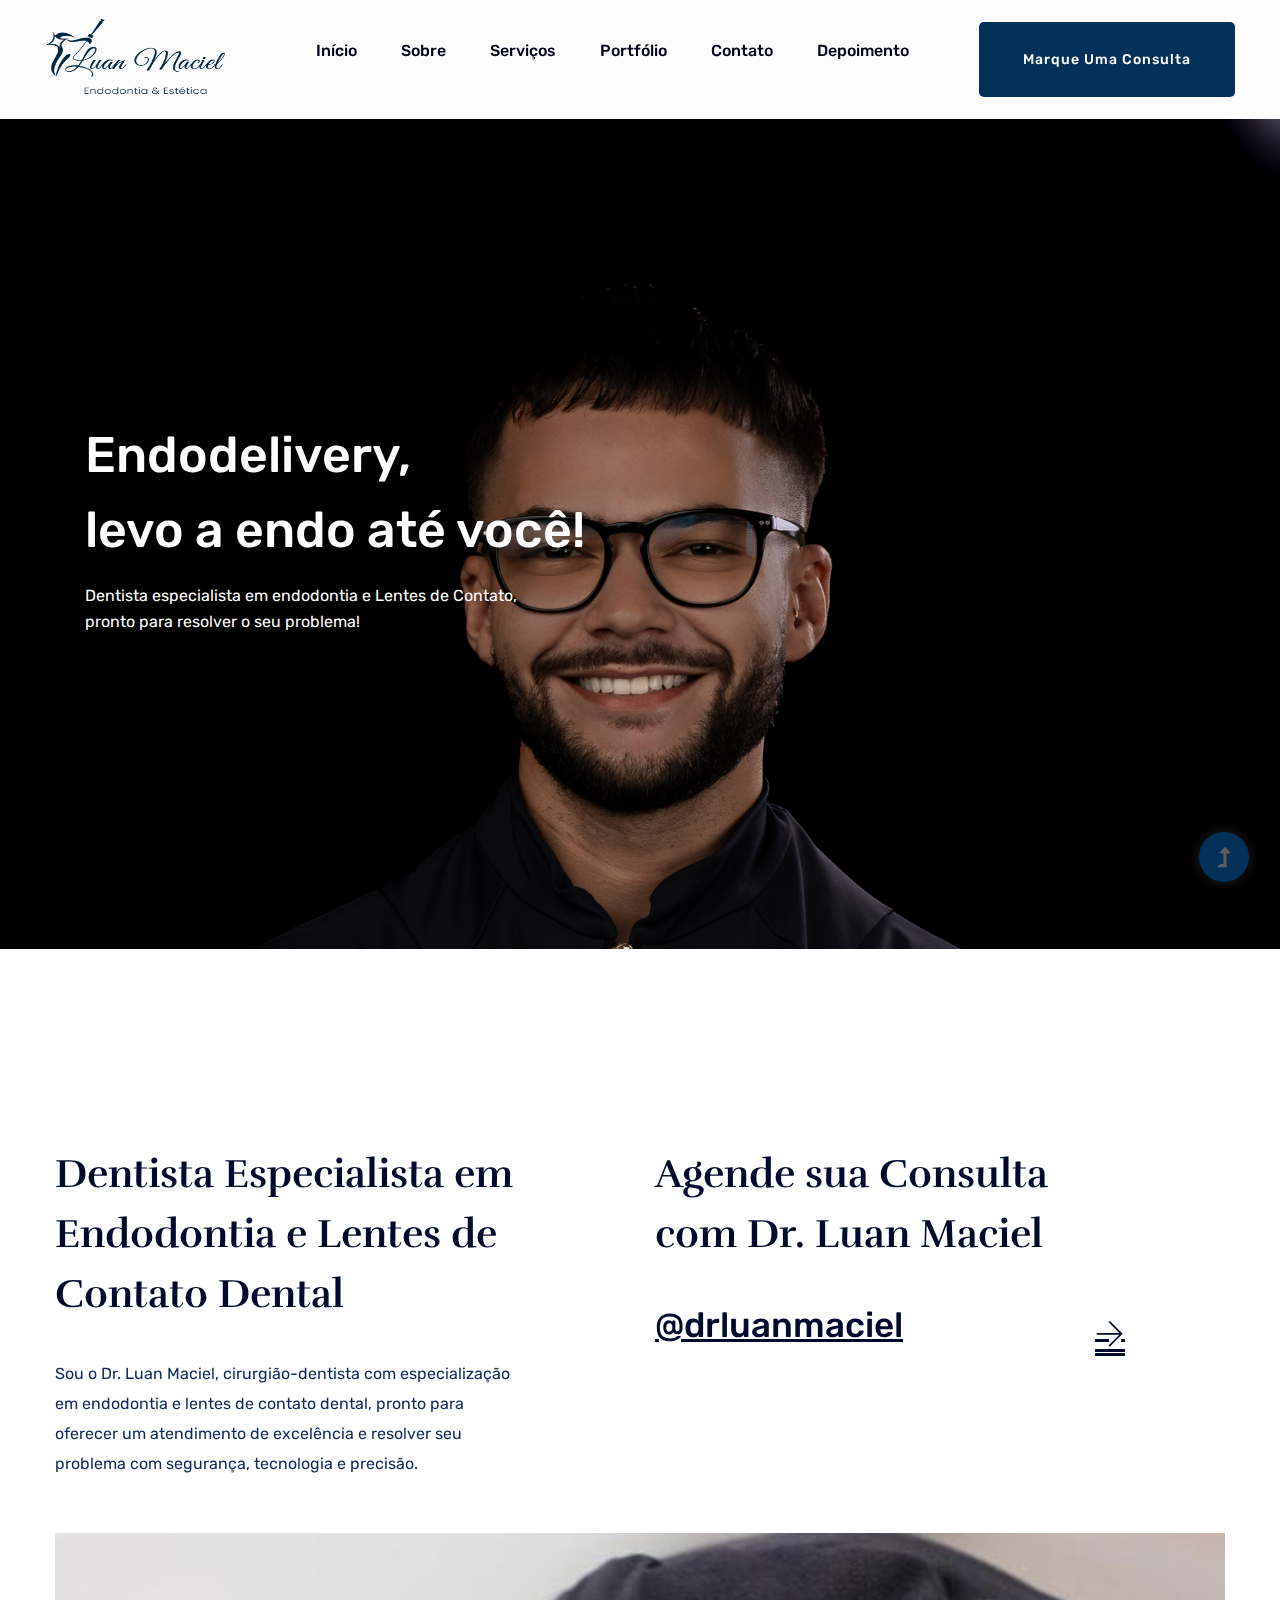
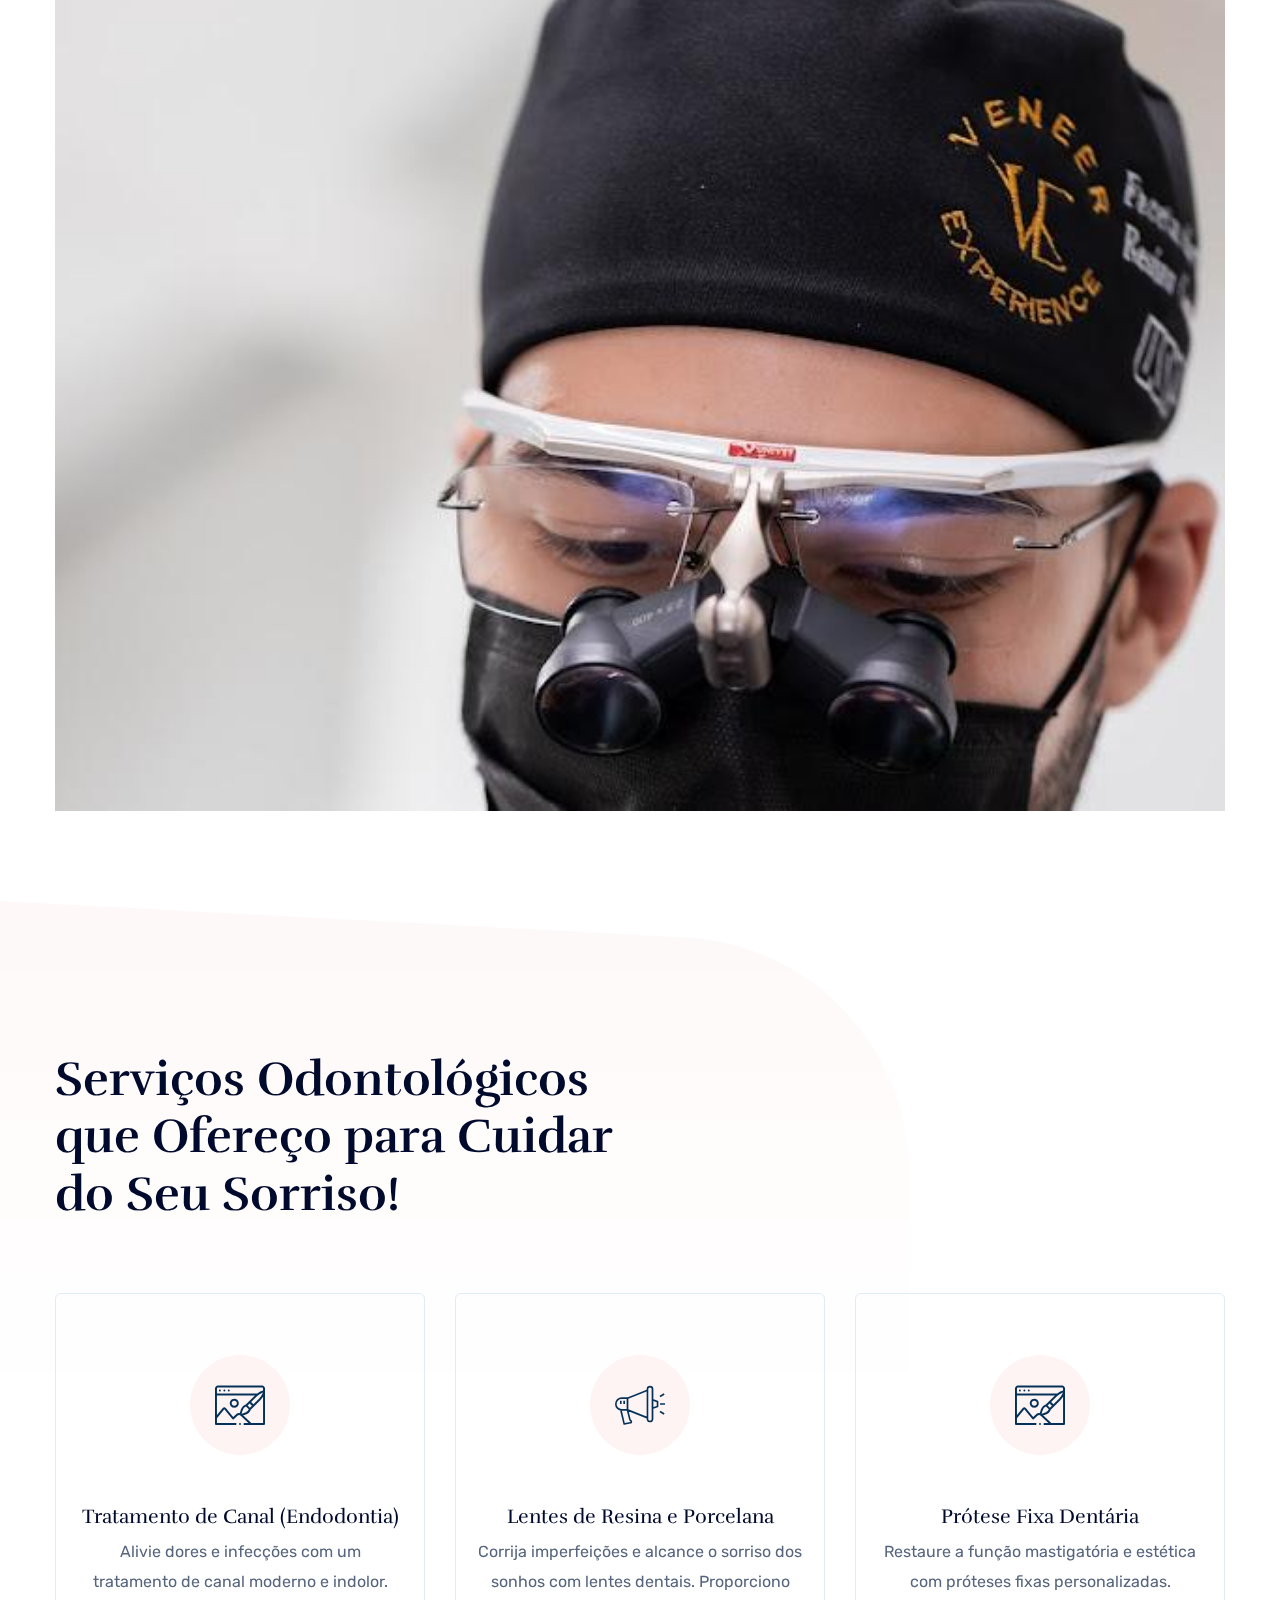
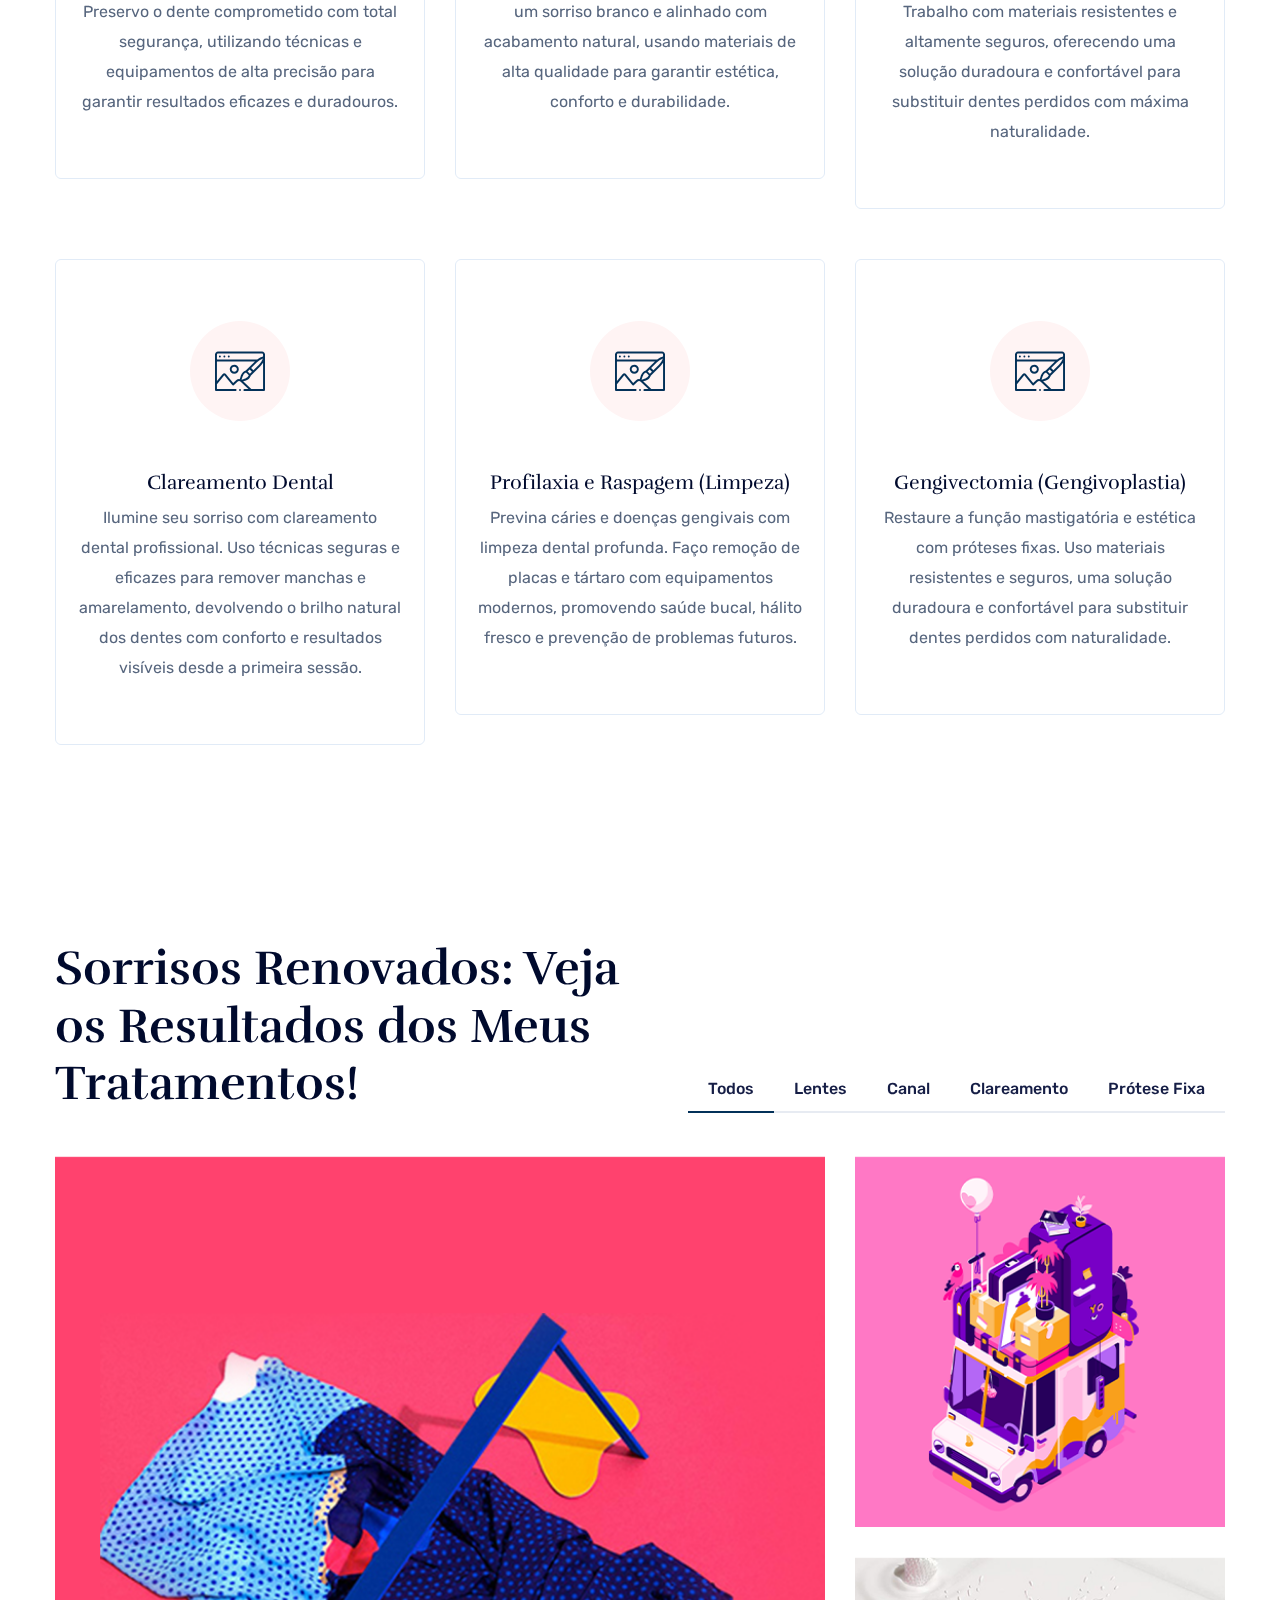
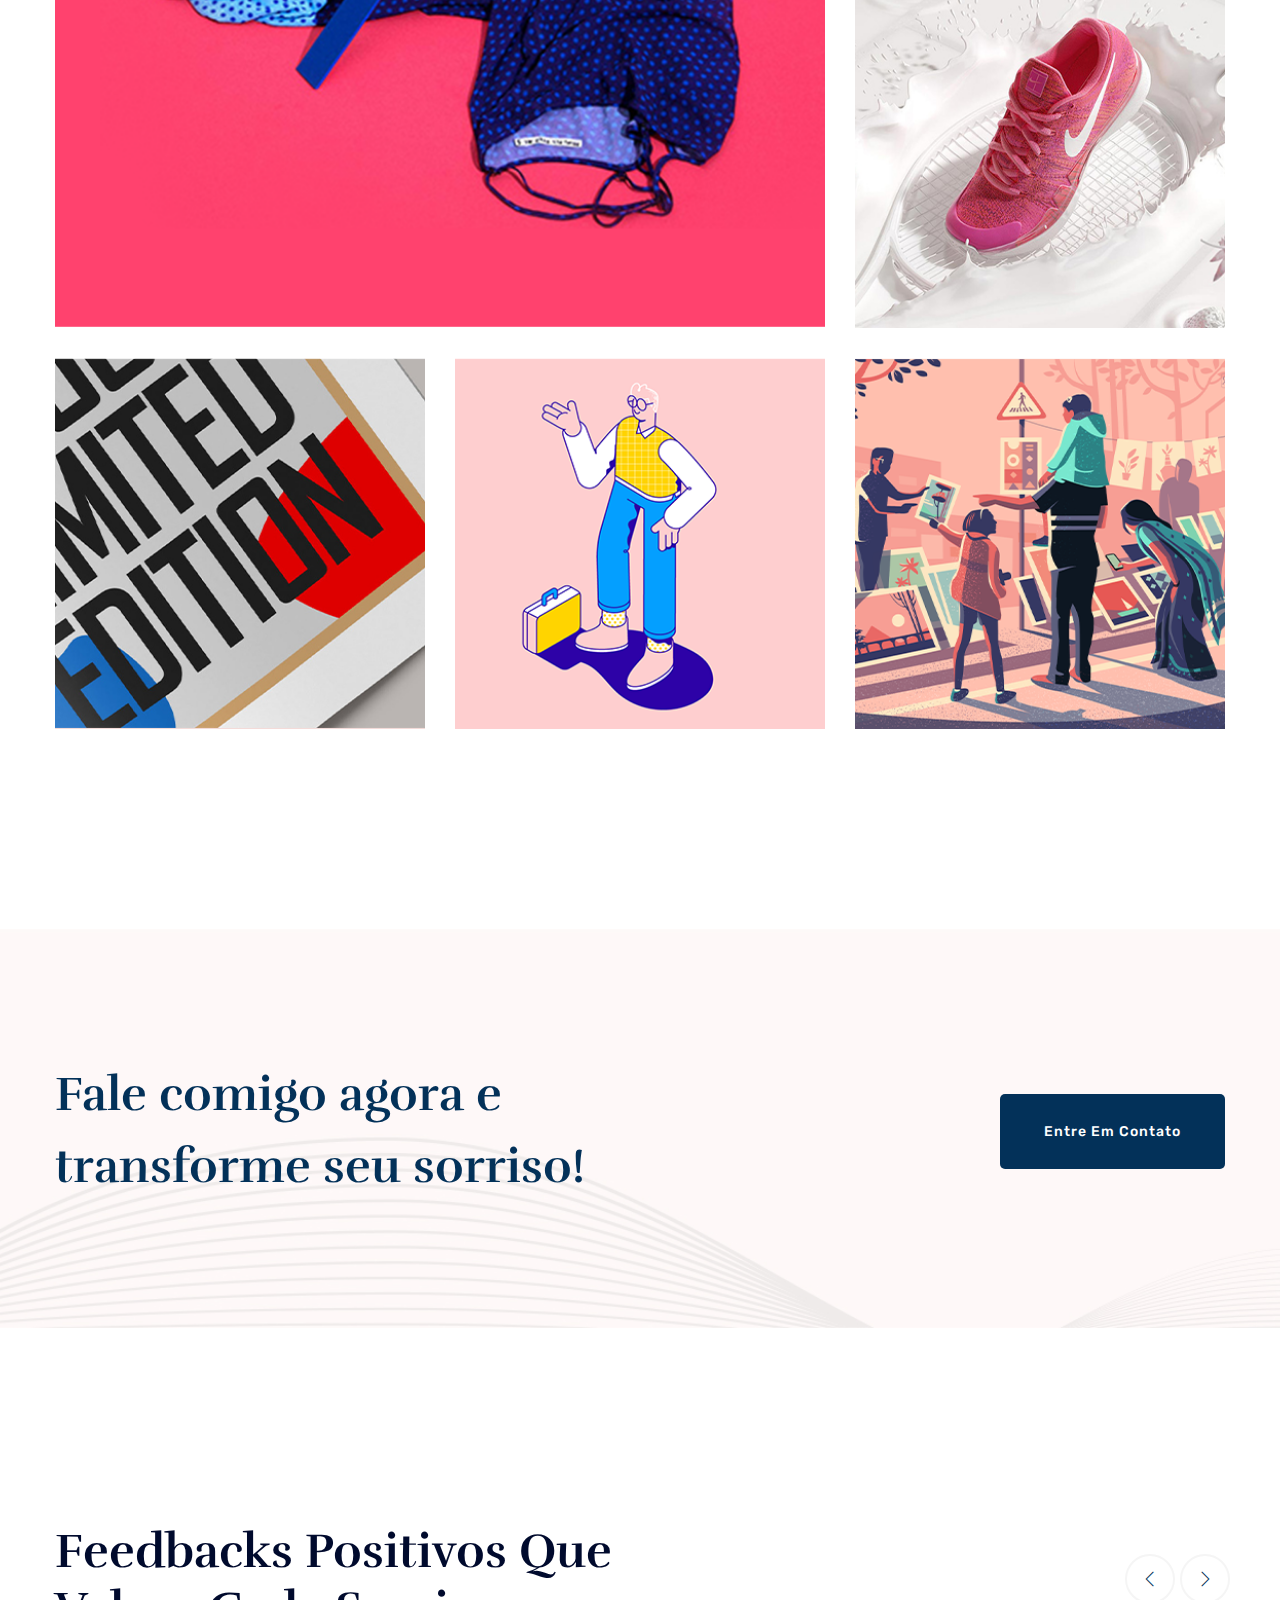
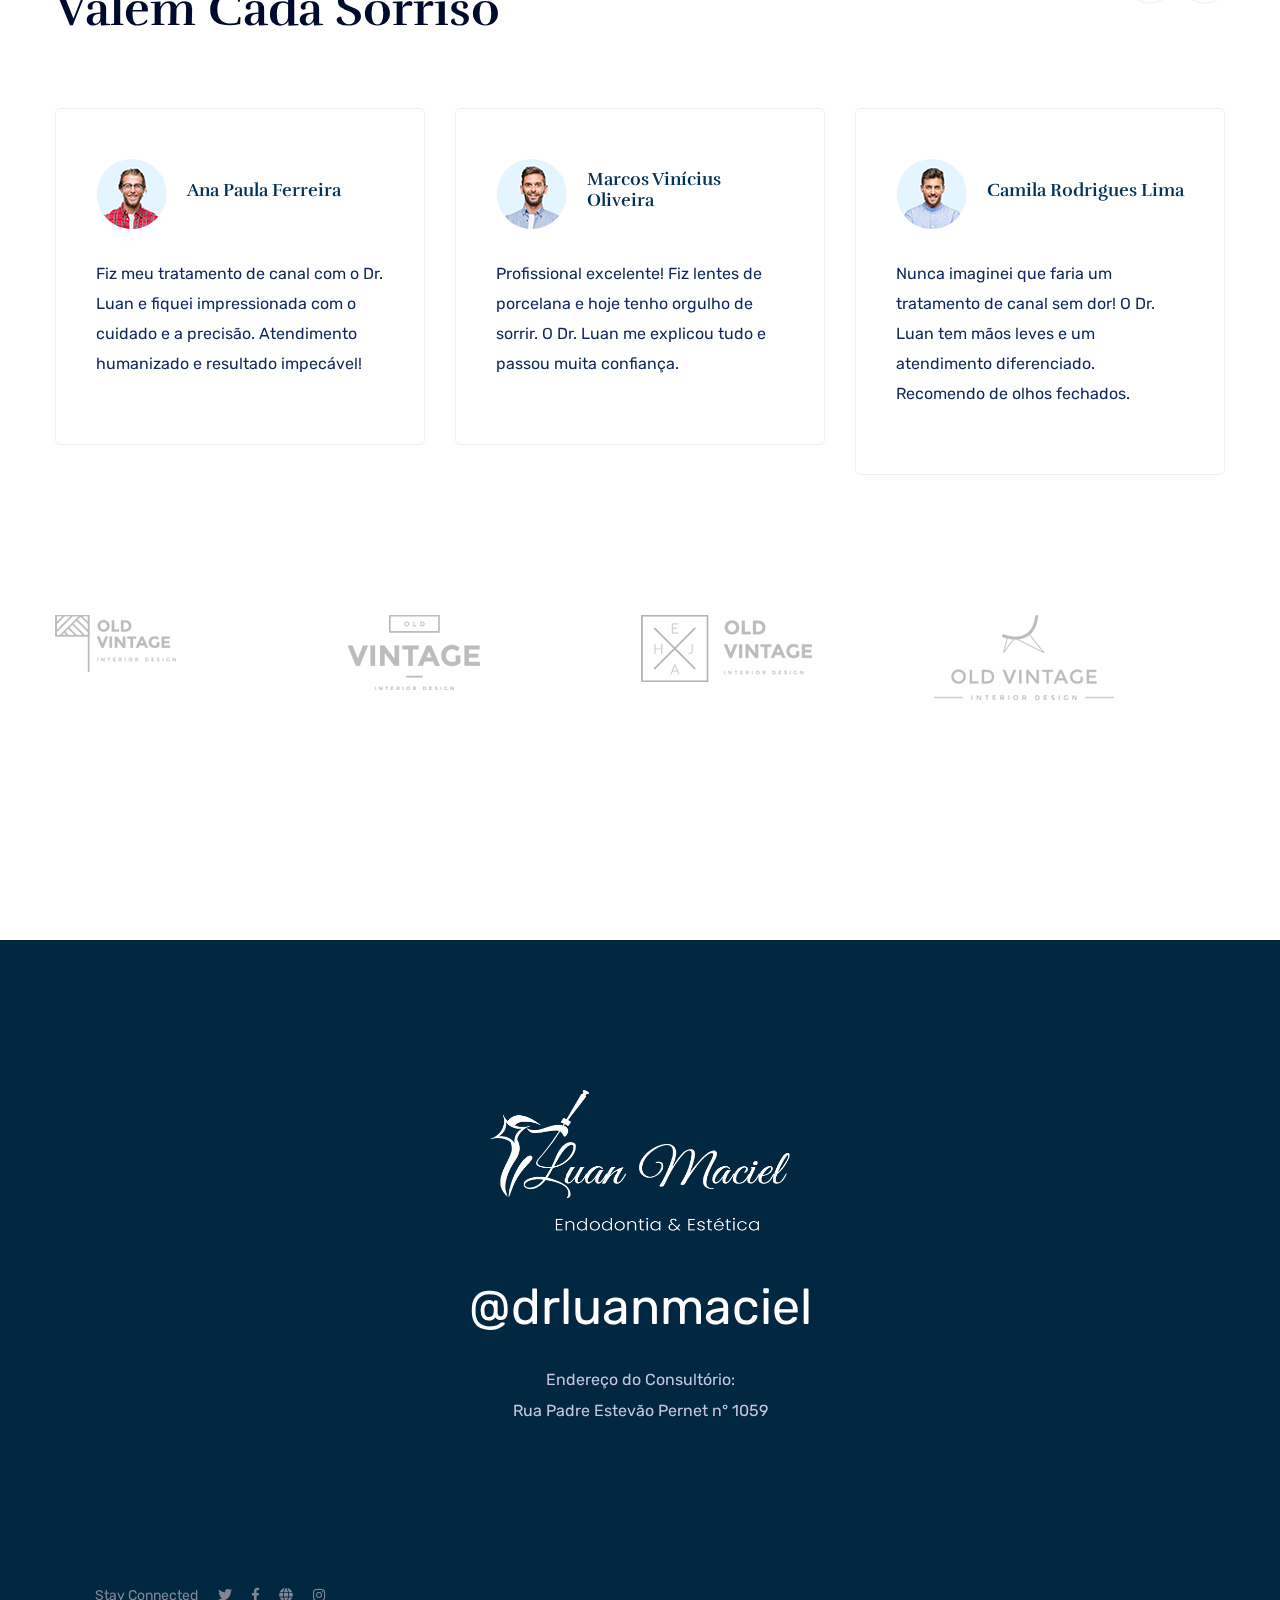
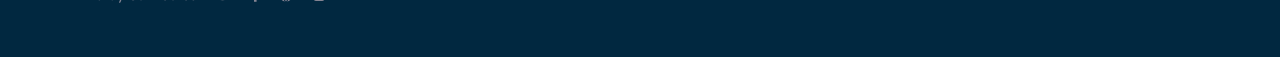
==== commit f7aea1a3: "update: feito todas as seções do portfolio" ====
--- a/index.html
+++ b/index.html
@@ -54,7 +54,7 @@
                                     <div class="main-menu f-right d-none d-lg-block color-4">
                                         <nav> 
                                             <ul id="navigation">
-                                                <li><a href="#inicio">Ínicio</a></li>
+                                                <li><a href="#inicio">Início</a></li>
                                                 <li><a href="#sobre">Sobre</a></li>
                                                 <li><a href="#servicos">Serviços</a></li>
                                                 <li><a href="#portfolio">Portfólio</a></li>
@@ -136,27 +136,36 @@
         <!-- About Area start -->
         <section class="about-area section-paddingt30" id="sobre">
             <div class="container">
-                <div class="row ">
+                <div class="row">
                     <div class="col-lg-5">
                         <div class="about-caption mb-30">
                             <h3 style="font-size: 40px;">Dentista Especialista em Endodontia e Lentes de Contato Dental</h3>
-                            <p class="pera1">Sou o Dr. Luan Maciel, cirurgião-dentista com especialização em endodontia e lentes de contato dental, pronto para oferecer um atendimento de excelência e resolver seu problema com segurança, tecnologia e precisão.
-                                </p>
+                            <p class="pera1">
+                                Sou o Dr. Luan Maciel, cirurgião-dentista com especialização em endodontia e lentes de contato dental, pronto para oferecer um atendimento de excelência e resolver seu problema com segurança, tecnologia e precisão.
+                            </p>
                         </div>
                     </div>
                     <div class="col-lg-5 offset-lg-1">
                         <div class="about-caption2">
-                            <h3>Agende sua Consulta com Dr. Luan Maciel</p>
-                           <div class="send-cv">
+                            <h3>Agende sua Consulta com Dr. Luan Maciel</h3>
+                            <div class="send-cv">
                                 <a href="https://www.instagram.com/drluanmaciel/" target="_blank">@drluanmaciel</a>
                                 <a href="https://www.instagram.com/drluanmaciel/" target="_blank">
                                     <i class="ti-arrow-right"></i>
                                 </a>
-                           </div>
-                        </div>
-                    </div>
-                </div>
-            </div>
+                            </div>
+                        </div>
+                    </div>
+            
+                    <!-- IMAGEM ESTICADA EMBAIXO -->
+                    <div class="col-12 mt-4">
+                        <img src="assets/img/fotos_luan/Imagem do WhatsApp de 2025-03-19 à(s) 23.40.34_01c07a08.jpg" 
+                             alt="Dr. Luan Maciel" 
+                             style="width: 100%; height: auto; object-fit: cover;">
+                    </div>
+                </div>
+            </div>
+            
         </section>
         <!-- About Area End -->
         <!-- Categories Area Start -->
@@ -330,7 +339,7 @@
                                         <div class="col-lg-8 col-md-8 col-sm-8">
                                             <!-- Single -->
                                             <div class="single-services mb-30">
-                                                <img src="assets/img/fotos_lentes/IMG_5435.JPG" alt="">
+                                                <img src="assets/img/fotos_lentes/Untitled (1800 x 2048 px) (1).png" alt="">
                                             </div>
                                         </div>
                                         <div class="col-lg-4 col-md-4 col-sm-4">
@@ -344,7 +353,7 @@
                                                 <div class="col-lg-12">
                                                     <!-- Single -->
                                                     <div class="single-services mb-30">
-                                                        <img src="assets/img/fotos_lentes/IMG_6901.PNG" alt="">
+                                                        <img src="assets/img/fotos_lentes/Untitled (370 x 450 px) (1).png" alt="">
                                                     </div>
                                                 </div>
                                             </div>
@@ -358,7 +367,7 @@
                                         <div class="col-lg-4 col-md-4 col-sm-4">
                                             <!-- Single -->
                                             <div class="single-services mb-30">
-                                                <img src="assets/img/fotos_lentes/Untitled design (4).png" alt="">
+                                                <img src="assets/img/fotos_lentes/Untitled (370 x 450 px) (370 x 493 px).png" alt="">
                                             </div>
                                         </div>
                                         <div class="col-lg-4 col-md-4 col-sm-4">
@@ -390,6 +399,16 @@
                                                 </div>
                                             </div>
                                         </div>
+                                        <div class="col-lg-4 col-md-4 col-sm-4">
+                                            <div class="row">
+                                                <div class="col-lg-12">
+                                                    <!-- Single -->
+                                                    <div class="single-services mb-30">
+                                                        <img src="assets/img/fotos_canal/Imagem do WhatsApp de 2025-03-19 à(s) 23.42.30_0143a653.jpg" alt="">
+                                                    </div>
+                                                </div>
+                                            </div>
+                                        </div>
                                     </div>
                                 </div>
                             </div>
@@ -400,7 +419,7 @@
                                         <div class="col-lg-8 col-md-8 col-sm-8">
                                             <!-- Single -->
                                             <div class="single-services mb-30">
-                                                <img src="assets/img/service/services1.png" alt="">
+                                                <img src="assets/img/fotos_clareamento/clareamento1.png" alt="">
                                             </div>
                                         </div>
                                         <div class="col-lg-4 col-md-4 col-sm-4">
@@ -408,35 +427,35 @@
                                                 <div class="col-lg-12">
                                                     <!-- Single -->
                                                     <div class="single-services mb-30">
-                                                        <img src="assets/img/service/services2.png" alt="">
-                                                    </div>
-                                                </div>
-                                                <div class="col-lg-12">
-                                                    <!-- Single -->
-                                                    <div class="single-services mb-30">
-                                                        <img src="assets/img/service/services3.png" alt="">
-                                                    </div>
-                                                </div>
-                                            </div>
-                                        </div>
-                                        <div class="col-lg-4 col-md-4 col-sm-4">
-                                            <!-- Single -->
+                                                        <img src="assets/img/fotos_clareamento/clareamento2.png" alt="">
+                                                    </div>
+                                                </div>
+                                                <div class="col-lg-12">
+                                                    <!-- Single -->
+                                                    <div class="single-services mb-30">
+                                                        <img src="assets/img/fotos_clareamento/clareamento3.png" alt="">
+                                                    </div>
+                                                </div>
+                                            </div>
+                                        </div>
+                                        <!-- <div class="col-lg-4 col-md-4 col-sm-4">
+                                          
                                             <div class="single-services mb-30">
                                                 <img src="assets/img/service/services4.png" alt="">
                                             </div>
                                         </div>
                                         <div class="col-lg-4 col-md-4 col-sm-4">
-                                            <!-- Single -->
+                                           
                                             <div class="single-services mb-30">
                                                 <img src="assets/img/service/services5.png" alt="">
                                             </div>
                                         </div>
                                         <div class="col-lg-4 col-md-4 col-sm-4">
-                                            <!-- Single -->
+                                            
                                             <div class="single-services mb-30">
                                                 <img src="assets/img/service/services6.png" alt="">
                                             </div>
-                                        </div>
+                                        </div> -->
                                     </div>
                                 </div>
                             </div>
@@ -447,7 +466,7 @@
                                         <div class="col-lg-8 col-md-8 col-sm-8">
                                             <!-- Single -->
                                             <div class="single-services mb-30">
-                                                <img src="assets/img/service/services3.png" alt="">
+                                                <img src="assets/img/fotos_proteseFixa/proteseFixa1.png" alt="">
                                             </div>
                                         </div>
                                         <div class="col-lg-4 col-md-4 col-sm-4">
@@ -455,35 +474,35 @@
                                                 <div class="col-lg-12">
                                                     <!-- Single -->
                                                     <div class="single-services mb-30">
-                                                        <img src="assets/img/service/services2.png" alt="">
-                                                    </div>
-                                                </div>
-                                                <div class="col-lg-12">
-                                                    <!-- Single -->
-                                                    <div class="single-services mb-30">
-                                                        <img src="assets/img/service/services1.png" alt="">
-                                                    </div>
-                                                </div>
-                                            </div>
-                                        </div>
-                                        <div class="col-lg-4 col-md-4 col-sm-4">
-                                            <!-- Single -->
+                                                        <img src="assets/img/fotos_proteseFixa/proteseFixa2.png" alt="">
+                                                    </div>
+                                                </div>
+                                                <div class="col-lg-12">
+                                                    <!-- Single -->
+                                                    <div class="single-services mb-30">
+                                                        <img src="assets/img/fotos_proteseFixa/proteseFixa3.png" alt="">
+                                                    </div>
+                                                </div>
+                                            </div>
+                                        </div>
+                                        <!-- <div class="col-lg-4 col-md-4 col-sm-4">
+                                            
                                             <div class="single-services mb-30">
                                                 <img src="assets/img/service/services4.png" alt="">
                                             </div>
                                         </div>
                                         <div class="col-lg-4 col-md-4 col-sm-4">
-                                            <!-- Single -->
+                                           
                                             <div class="single-services mb-30">
                                                 <img src="assets/img/service/services5.png" alt="">
                                             </div>
                                         </div>
                                         <div class="col-lg-4 col-md-4 col-sm-4">
-                                            <!-- Single -->
+                                            
                                             <div class="single-services mb-30">
                                                 <img src="assets/img/service/services6.png" alt="">
                                             </div>
-                                        </div>
+                                        </div> -->
                                     </div>
                                 </div>
                             </div>
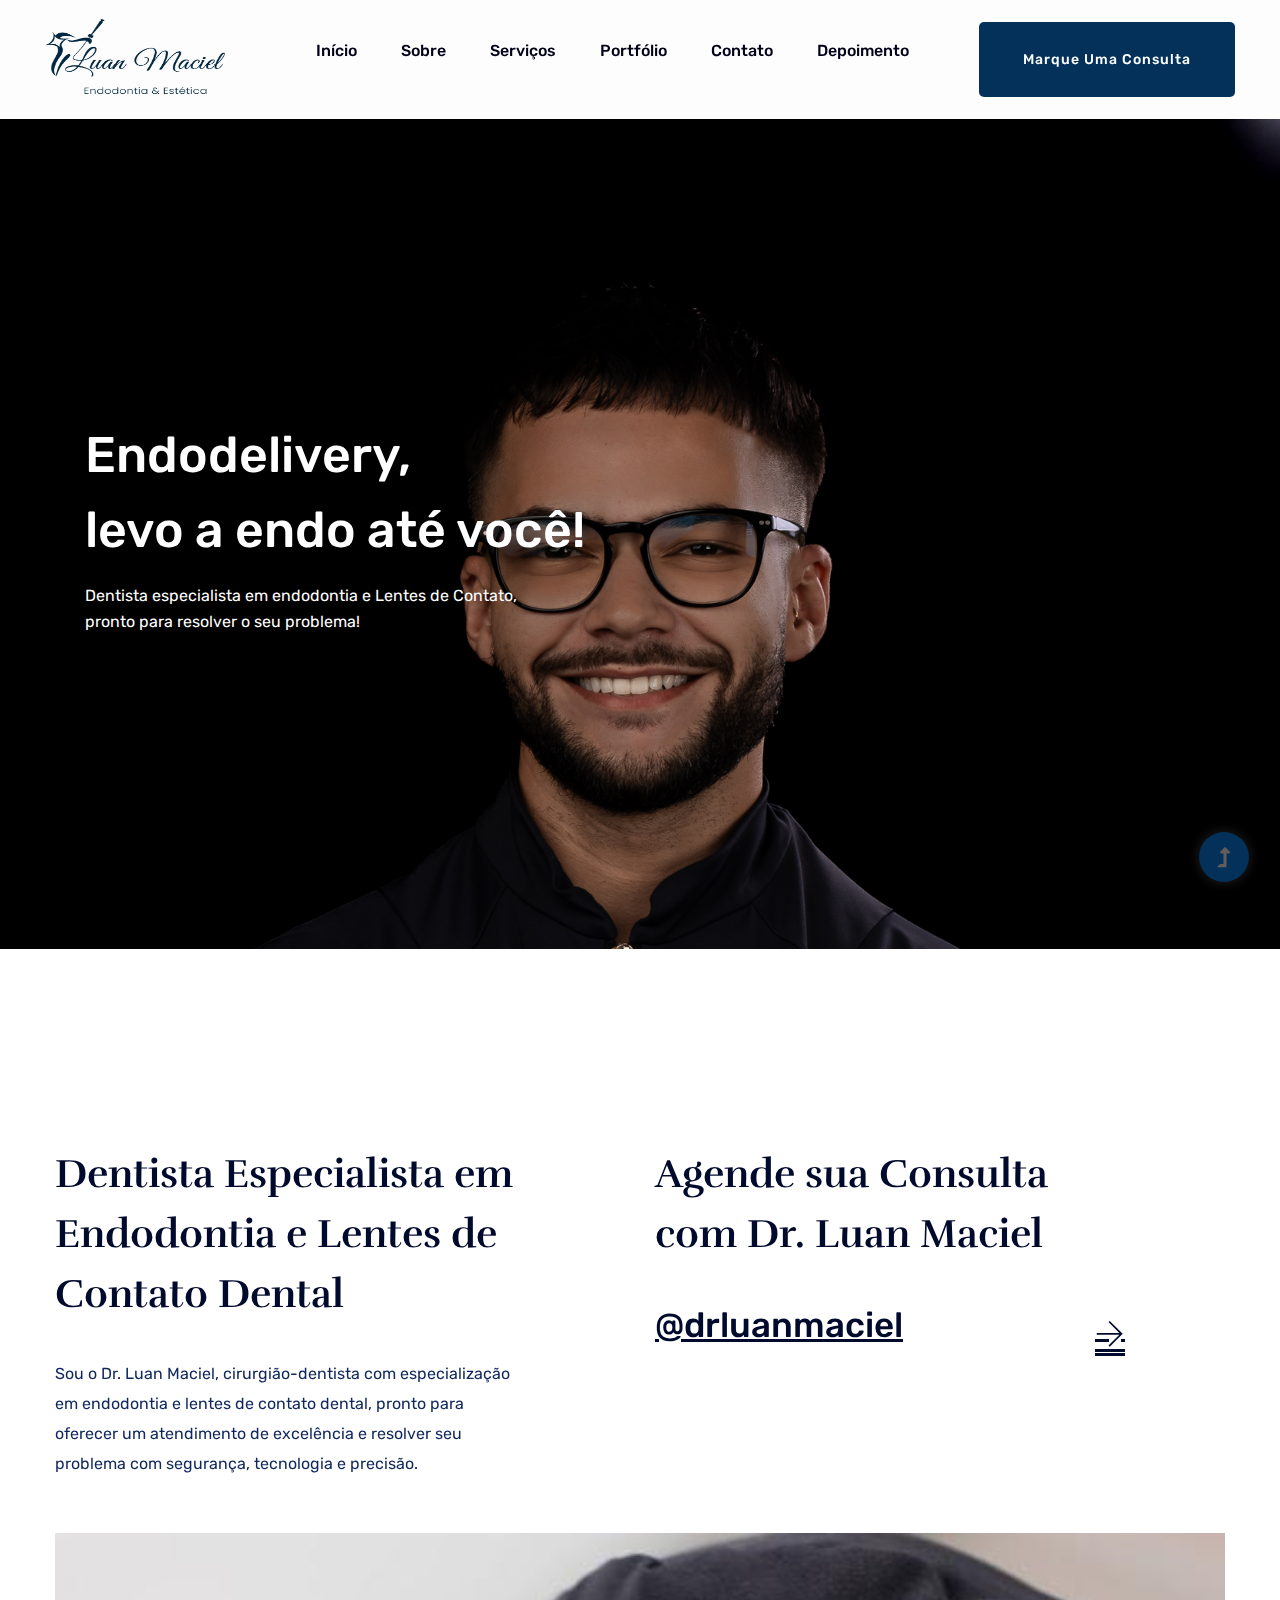
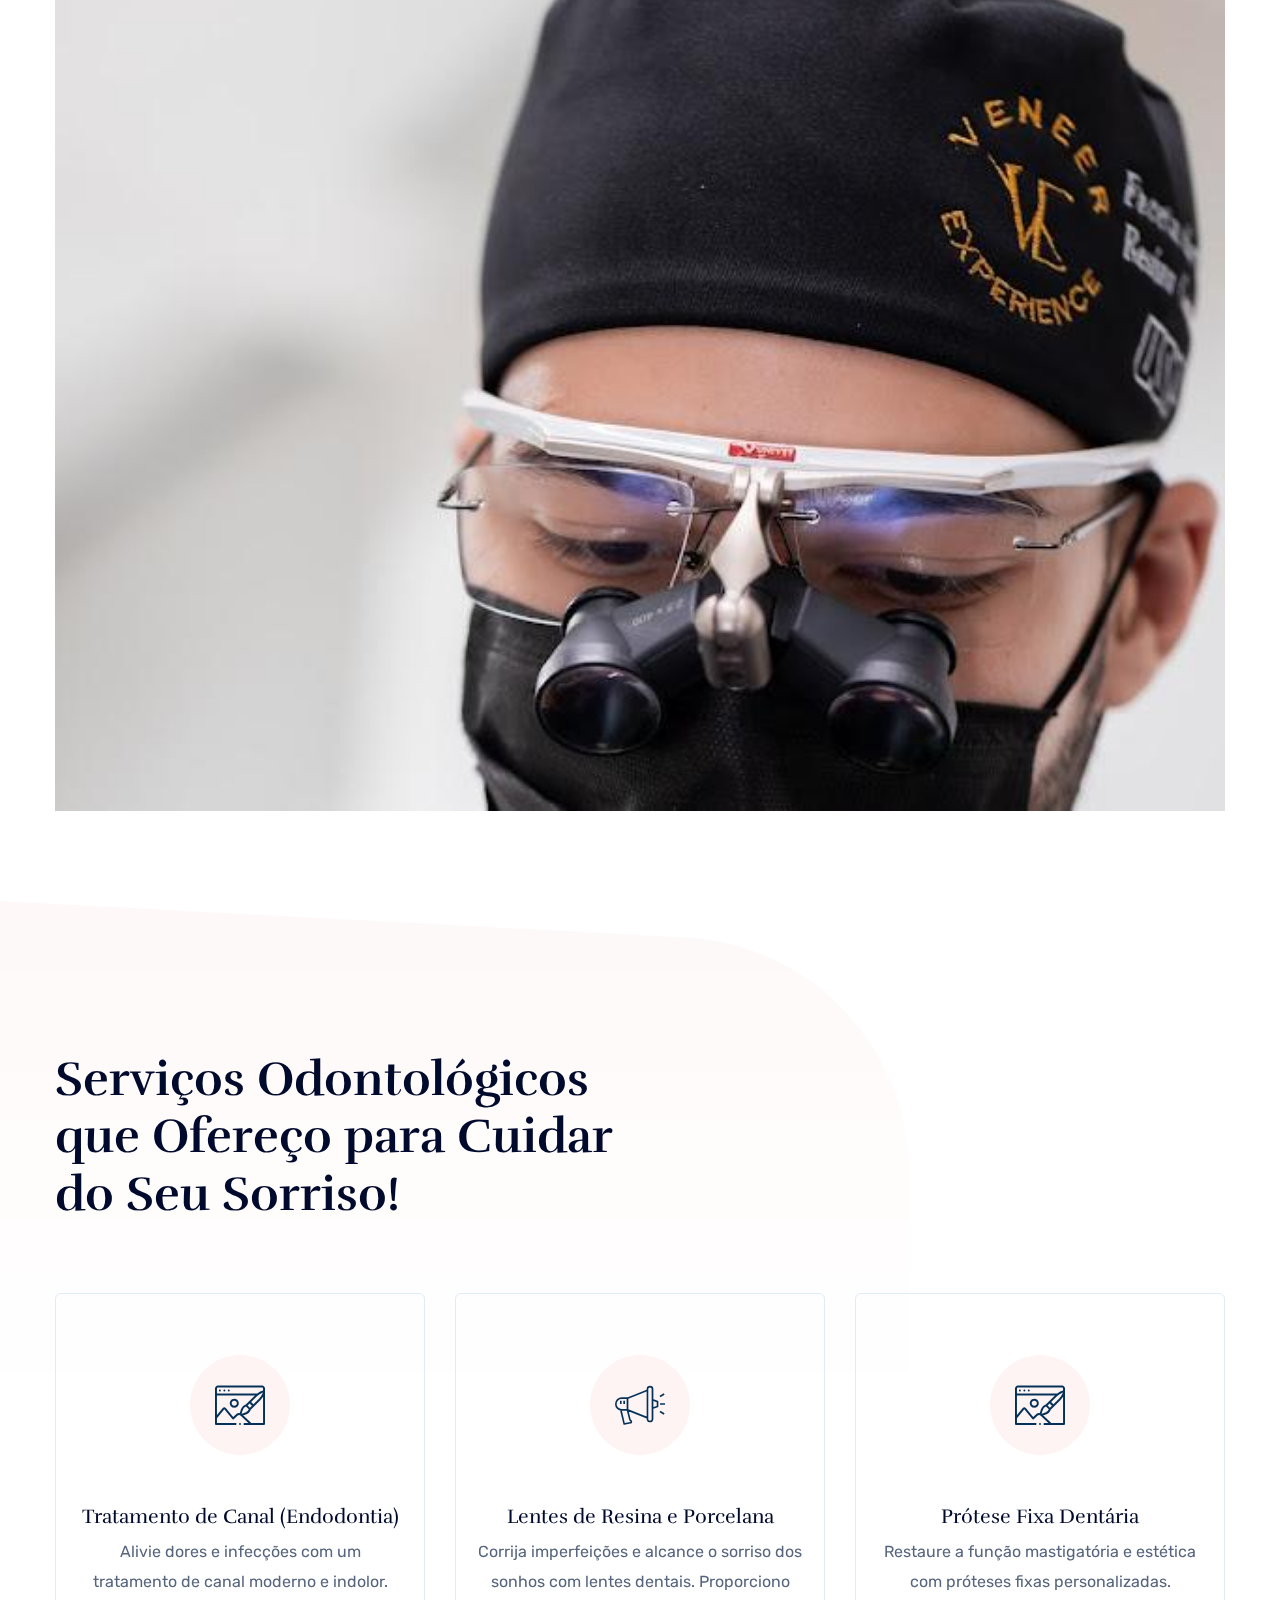
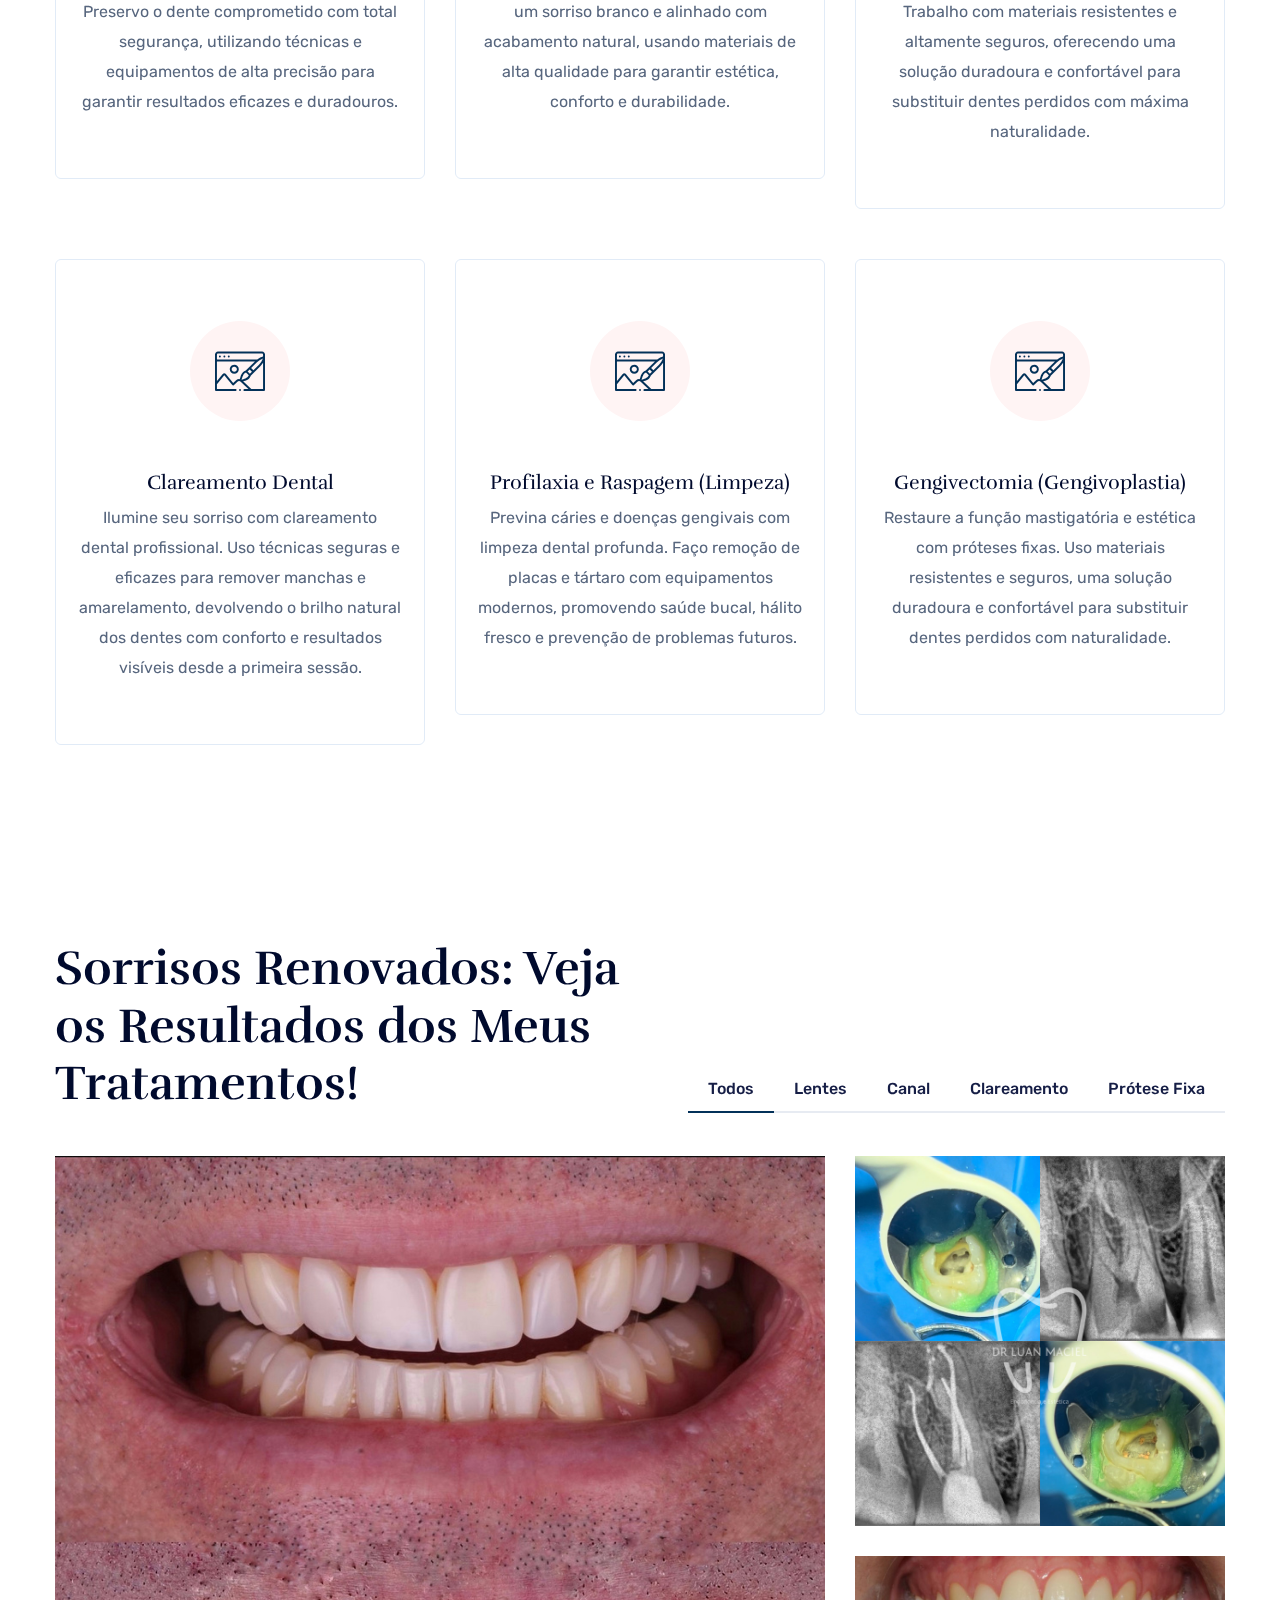
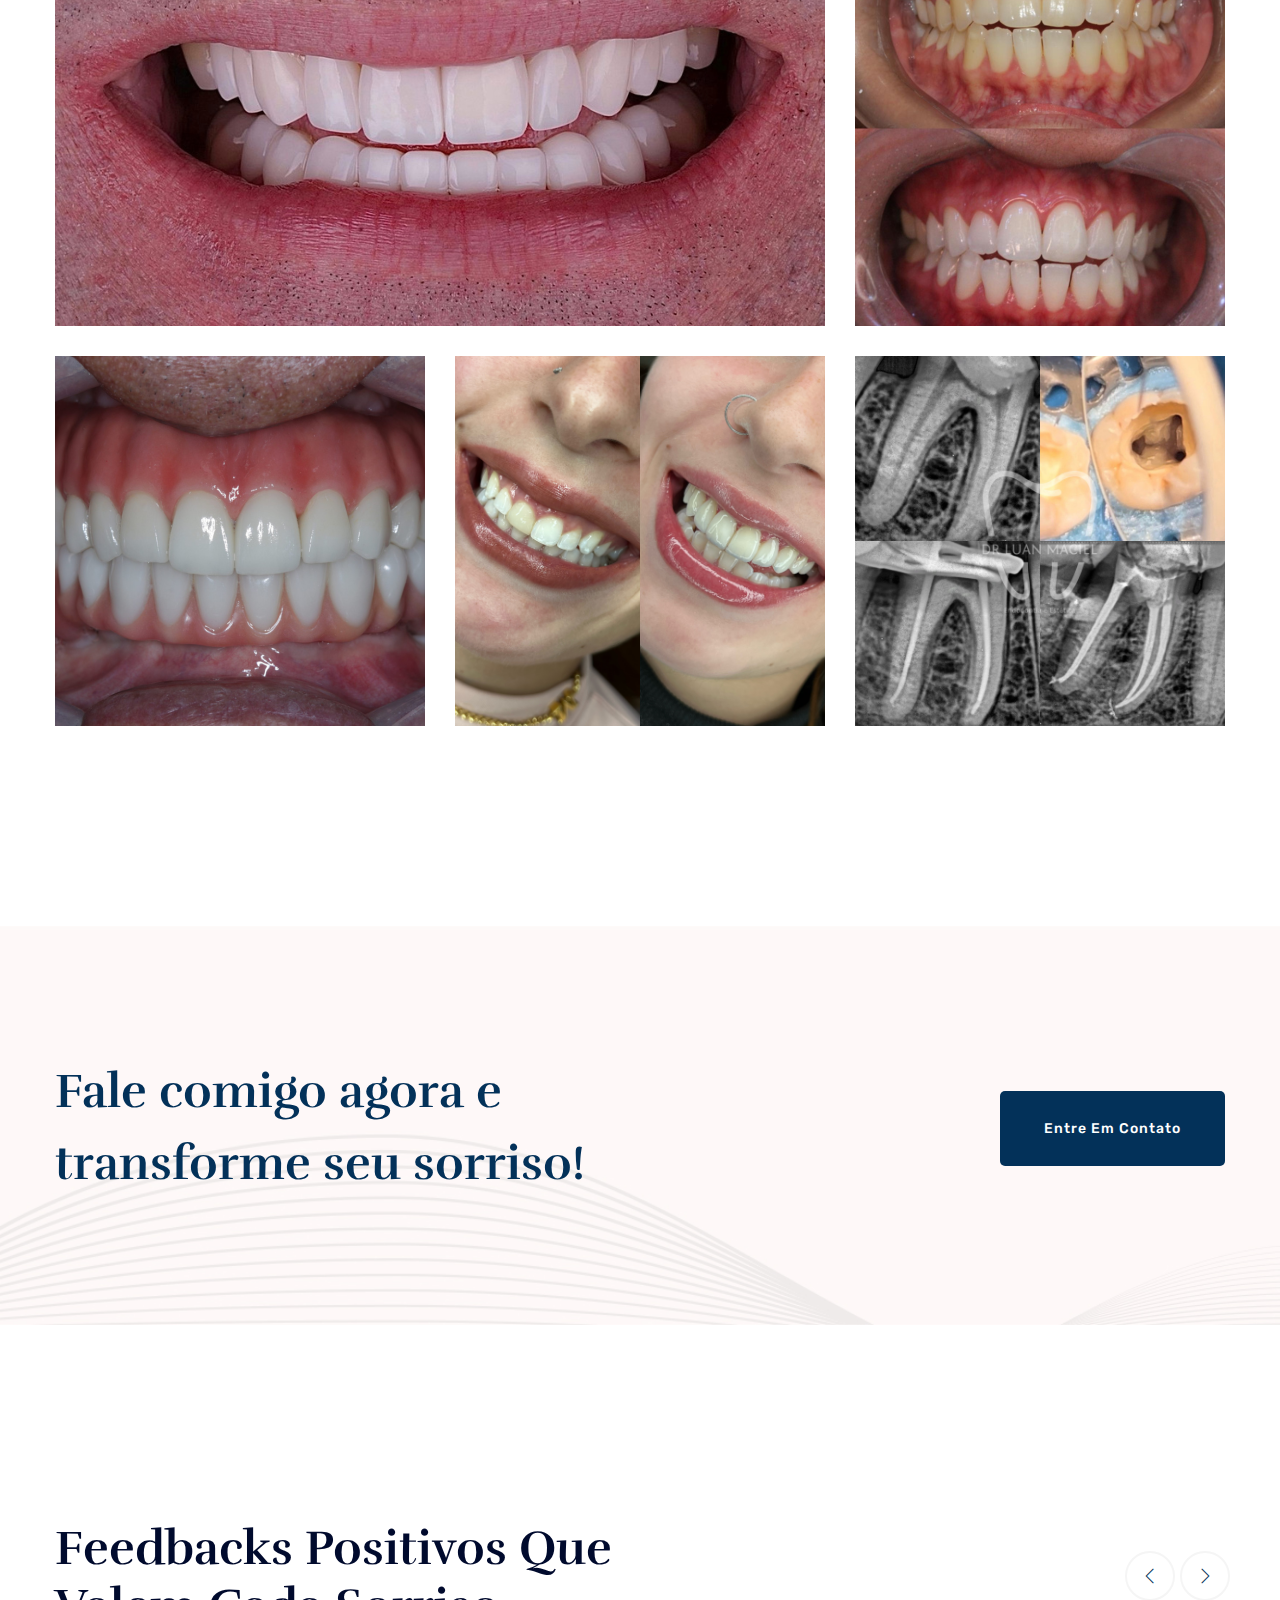
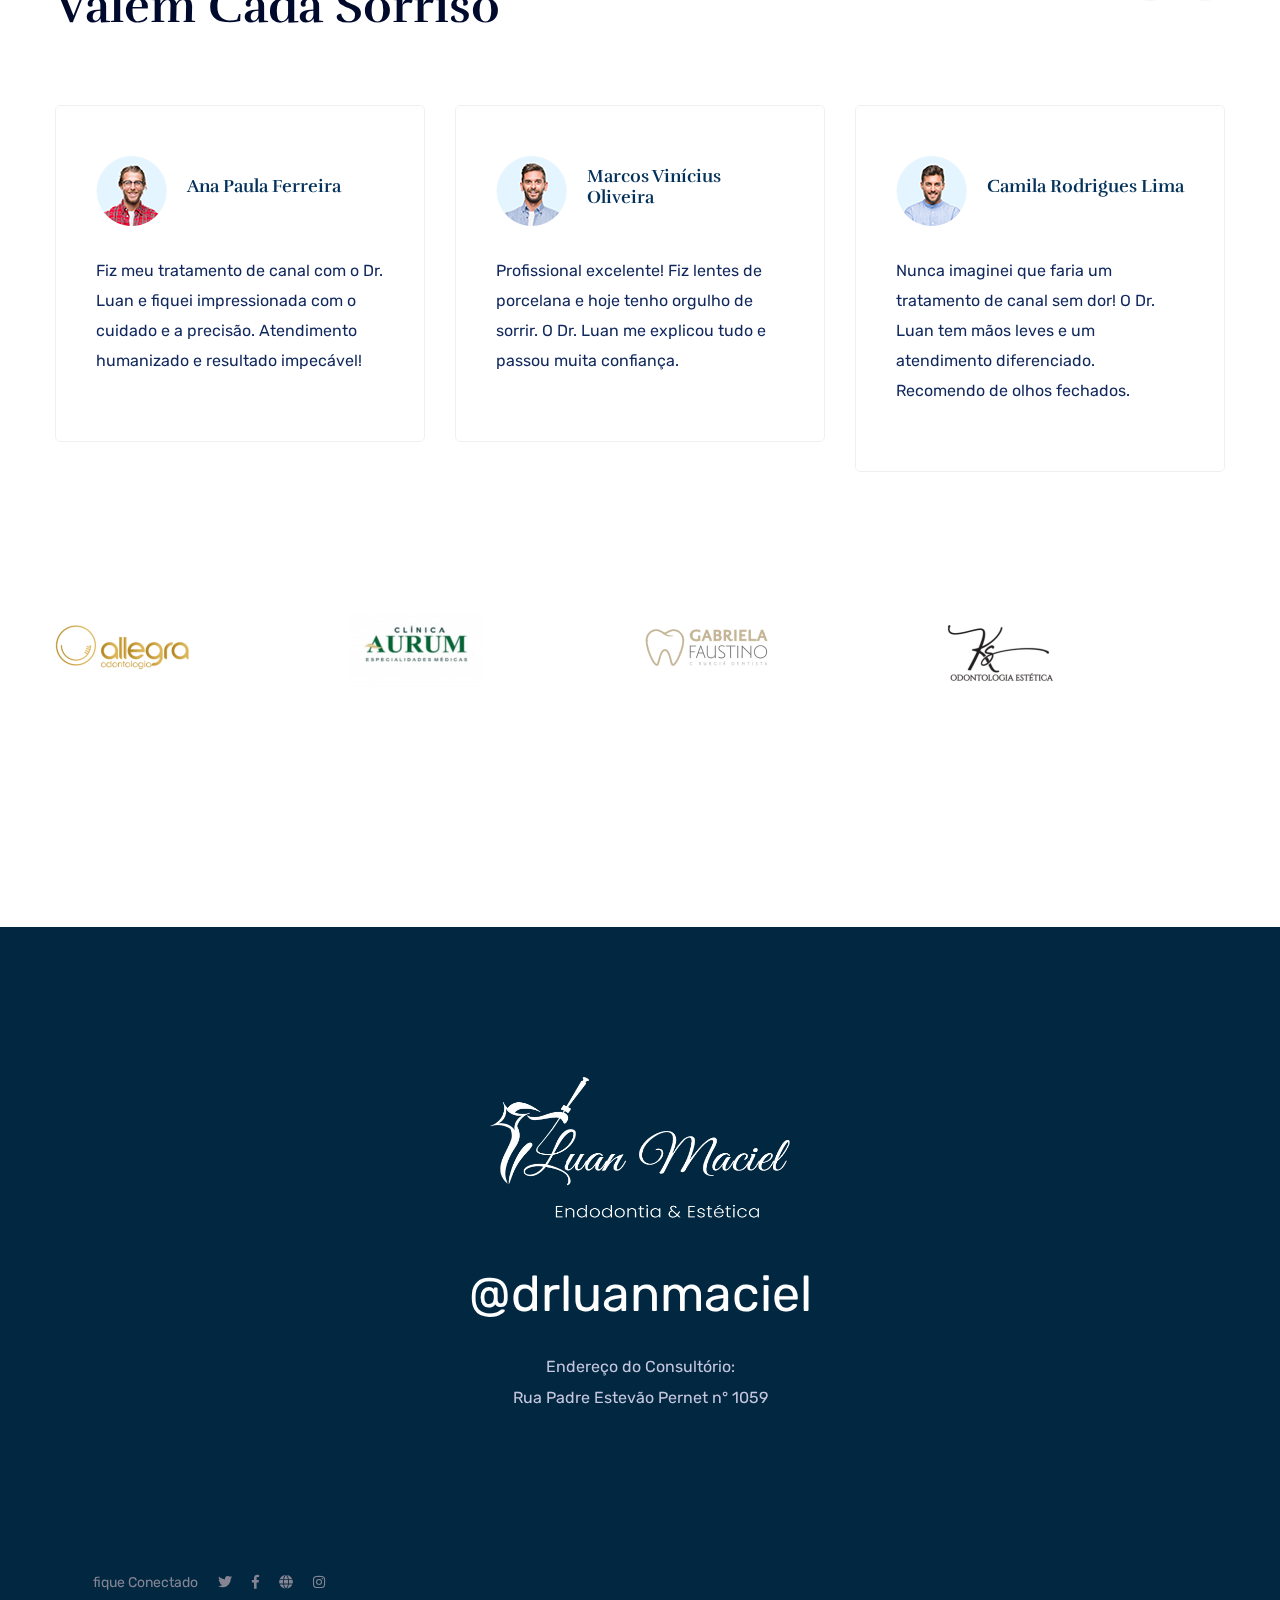
==== commit 50e4f55b: "update: adicionado logos de parcerias" ====
--- a/index.html
+++ b/index.html
@@ -36,7 +36,7 @@
         </div>
     </div>
     <!-- Preloader Start -->
-    <header>
+    <header id="header">
         <!-- Header Start -->
         <div class="header-area">
                 <div class="main-header  header-sticky">
@@ -292,7 +292,7 @@
                                         <div class="col-lg-8 col-md-8 col-sm-8">
                                             <!-- Single -->
                                             <div class="single-services mb-30">
-                                                <img src="assets/img/service/services1.png" alt="">
+                                                <img src="assets/img/fotos_lentes/lentes(770px).png" alt="">
                                             </div>
                                         </div>
                                         <div class="col-lg-4 col-md-4 col-sm-4">
@@ -300,33 +300,33 @@
                                                 <div class="col-lg-12">
                                                     <!-- Single -->
                                                     <div class="single-services mb-30">
-                                                        <img src="assets/img/service/services2.png" alt="">
-                                                    </div>
-                                                </div>
-                                                <div class="col-lg-12">
-                                                    <!-- Single -->
-                                                    <div class="single-services mb-30">
-                                                        <img src="assets/img/service/services3.png" alt="">
-                                                    </div>
-                                                </div>
-                                            </div>
-                                        </div>
-                                        <div class="col-lg-4 col-md-4 col-sm-4">
-                                            <!-- Single -->
-                                            <div class="single-services mb-30">
-                                                <img src="assets/img/service/services4.png" alt="">
-                                            </div>
-                                        </div>
-                                        <div class="col-lg-4 col-md-4 col-sm-4">
-                                            <!-- Single -->
-                                            <div class="single-services mb-30">
-                                                <img src="assets/img/service/services5.png" alt="">
-                                            </div>
-                                        </div>
-                                        <div class="col-lg-4 col-md-4 col-sm-4">
-                                            <!-- Single -->
-                                            <div class="single-services mb-30">
-                                                <img src="assets/img/service/services6.png" alt="">
+                                                        <img src="assets/img/fotos_canal/59b0370c-d1da-4cd5-ae0f-f112aae03612.jpg" alt="">
+                                                    </div>
+                                                </div>
+                                                <div class="col-lg-12">
+                                                    <!-- Single -->
+                                                    <div class="single-services mb-30">
+                                                        <img src="assets/img/fotos_clareamento/clareamento2.png" alt="">
+                                                    </div>
+                                                </div>
+                                            </div>
+                                        </div>
+                                        <div class="col-lg-4 col-md-4 col-sm-4">
+                                            <!-- Single -->
+                                            <div class="single-services mb-30">
+                                                <img src="assets/img/fotos_proteseFixa/proteseFixa2.png" alt="">
+                                            </div>
+                                        </div>
+                                        <div class="col-lg-4 col-md-4 col-sm-4">
+                                            <!-- Single -->
+                                            <div class="single-services mb-30">
+                                                <img src="assets/img/fotos_lentes/IMG_5539.JPG" alt="">
+                                            </div>
+                                        </div>
+                                        <div class="col-lg-4 col-md-4 col-sm-4">
+                                            <!-- Single -->
+                                            <div class="single-services mb-30">
+                                                <img src="assets/img/fotos_canal/6efb4c50-46d7-48d3-84a8-94dafdc7a643.jpg" alt="">
                                             </div>
                                         </div>
                                     </div>
@@ -624,19 +624,22 @@
             <div class="container">
                 <div class="brand-active brand-border pt-50 pb-40">
                     <div class="single-brand">
-                        <img src="assets/img/gallery/brand1.png" alt="">
+                        <img src="assets/img/fotos_logos/allegraOdontologia.png" alt="">
                     </div>
                     <div class="single-brand">
-                        <img src="assets/img/gallery/brand2.png" alt="">
+                        <img src="assets/img/fotos_logos/clinicaAurum.png" alt="">
                     </div>
                     <div class="single-brand">
-                        <img src="assets/img/gallery/brand3.png" alt="">
+                        <img src="assets/img/fotos_logos/gabrielaFaustino.png" alt="">
                     </div>
                     <div class="single-brand">
-                        <img src="assets/img/gallery/brand4.png" alt="">
+                        <img src="assets/img/fotos_logos/clinicaKS.png" alt="">
                     </div>
                     <div class="single-brand">
-                        <img src="assets/img/gallery/brand2.png" alt="">
+                        <img src="assets/img/fotos_logos/massafelliOdontologia.png" alt="">
+                    </div>
+                    <div class="single-brand">
+                        <img src="assets/img/fotos_logos/odontoScalise.png" alt="">
                     </div>
                 </div>
             </div>
@@ -693,7 +696,7 @@
                         <div class="col-xl-3 col-lg-4">
                             <!-- Footer Social -->
                             <div class="footer-social f-right">
-                                <a>Stay Connected</a>
+                                <a>fique Conectado</a>
                                 <a href="#"><i class="fab fa-twitter"></i></a>
                                 <a href="#"><i class="fab fa-facebook-f"></i></a>
                                 <a href="#"><i class="fas fa-globe"></i></a>
@@ -708,7 +711,7 @@
     </footer>
     <!-- Scroll Up -->
     <div id="back-top" >
-        <a title="Go to Top" href="#"> <i class="fas fa-level-up-alt"></i></a>
+        <a title="Go to Top" href="header"> <i class="fas fa-level-up-alt"></i></a>
     </div>
 
     <!-- JS here -->
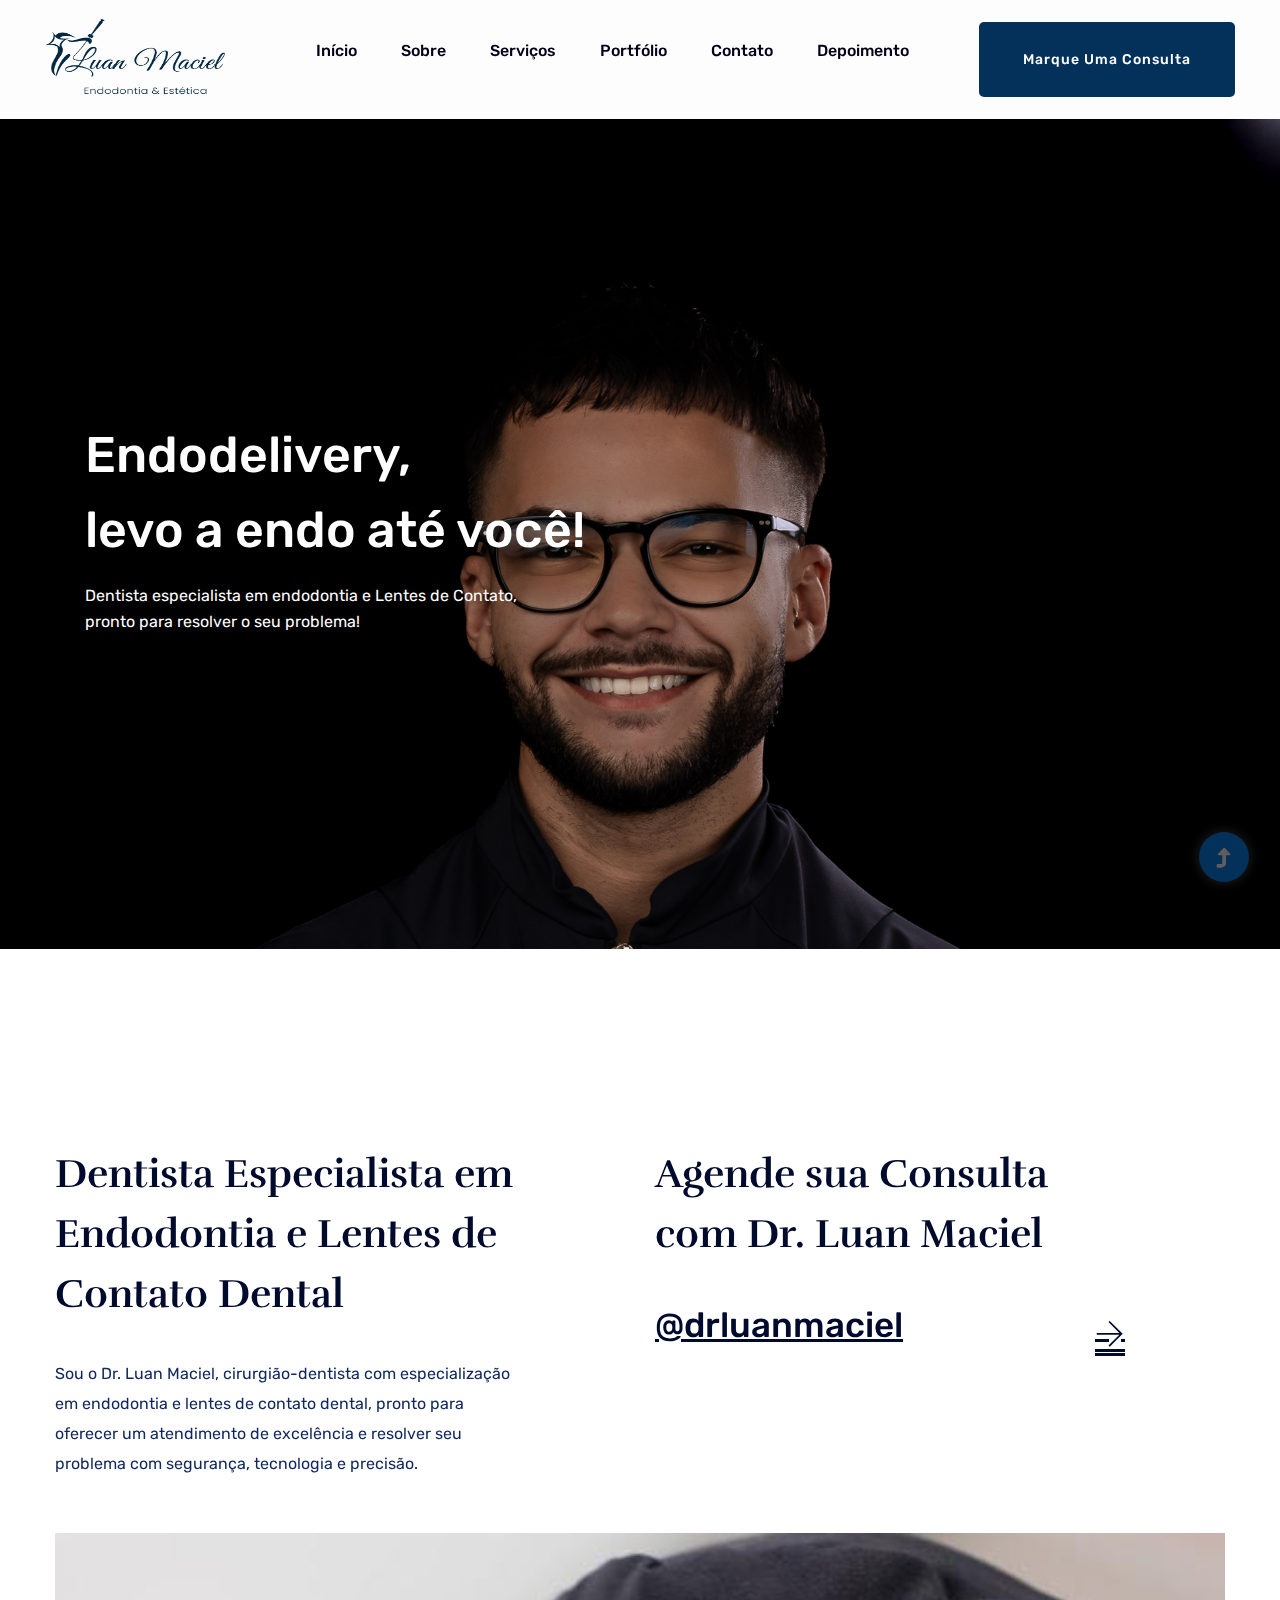
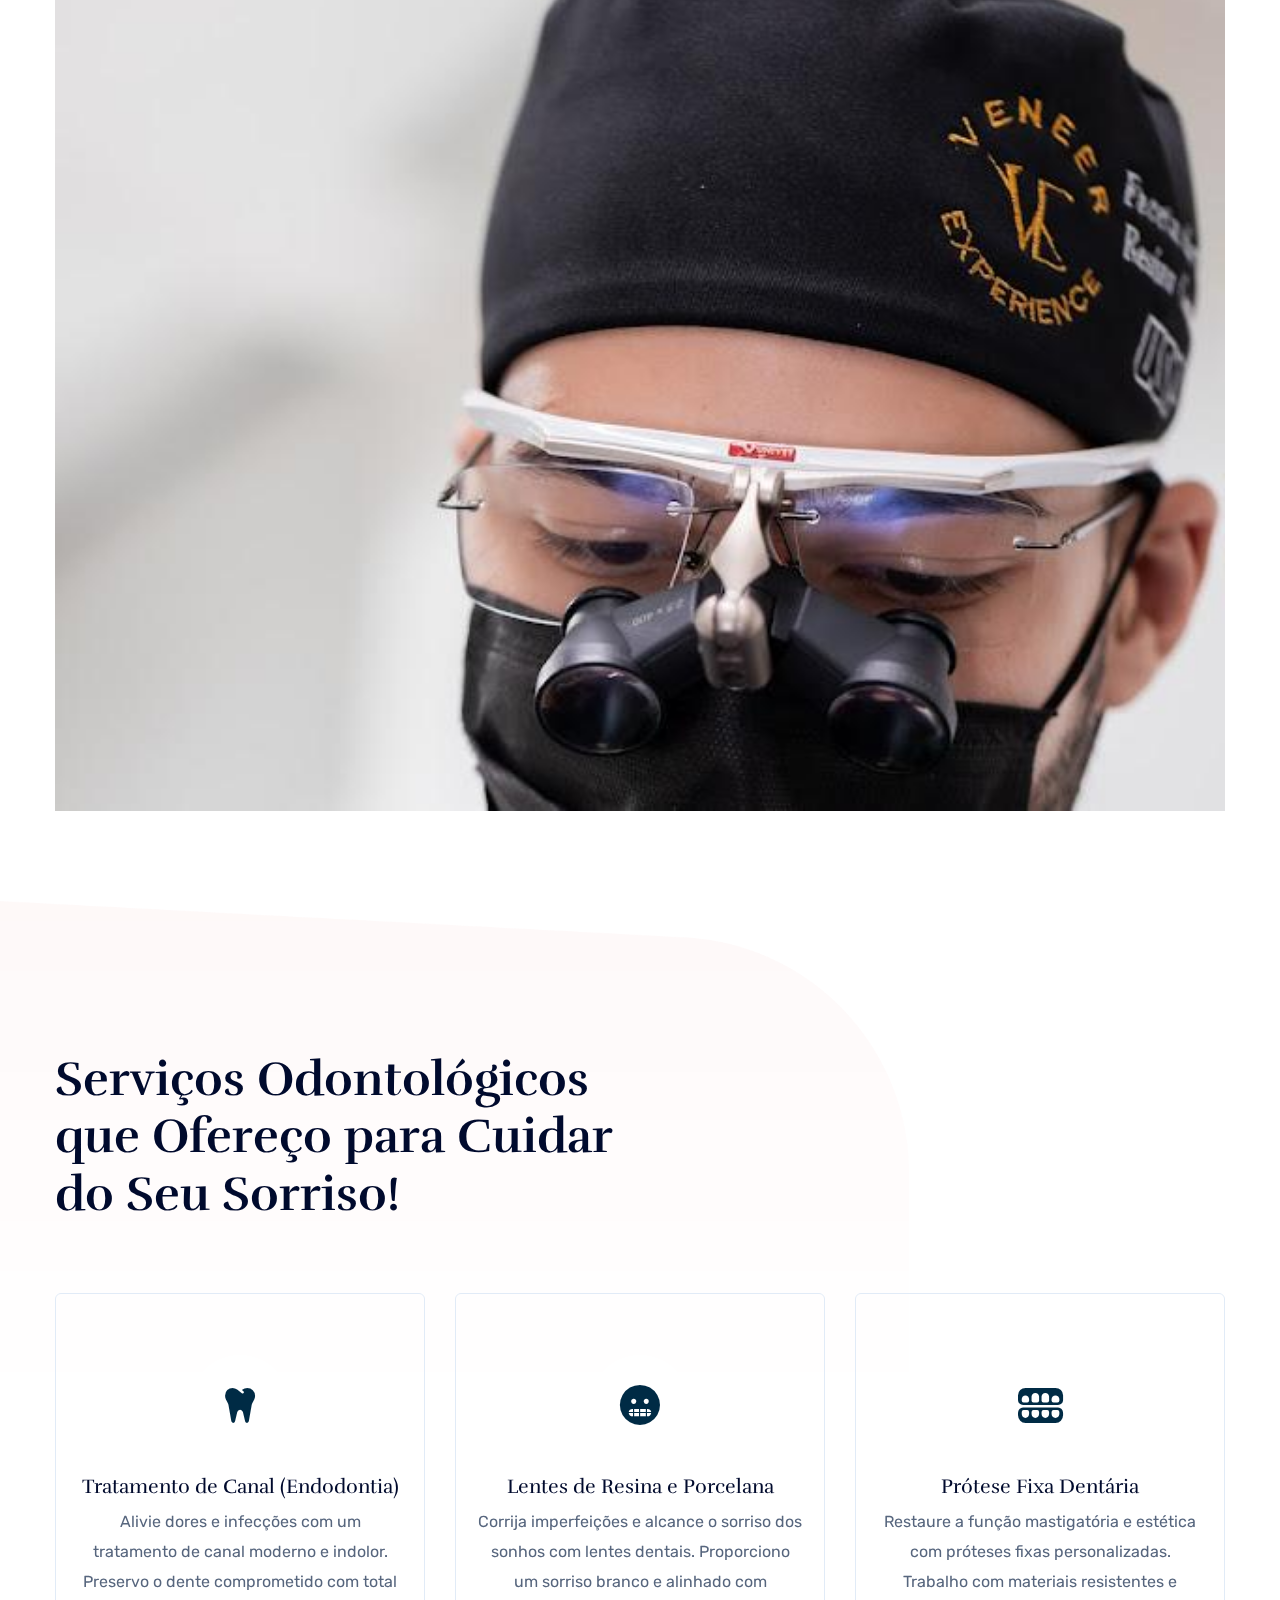
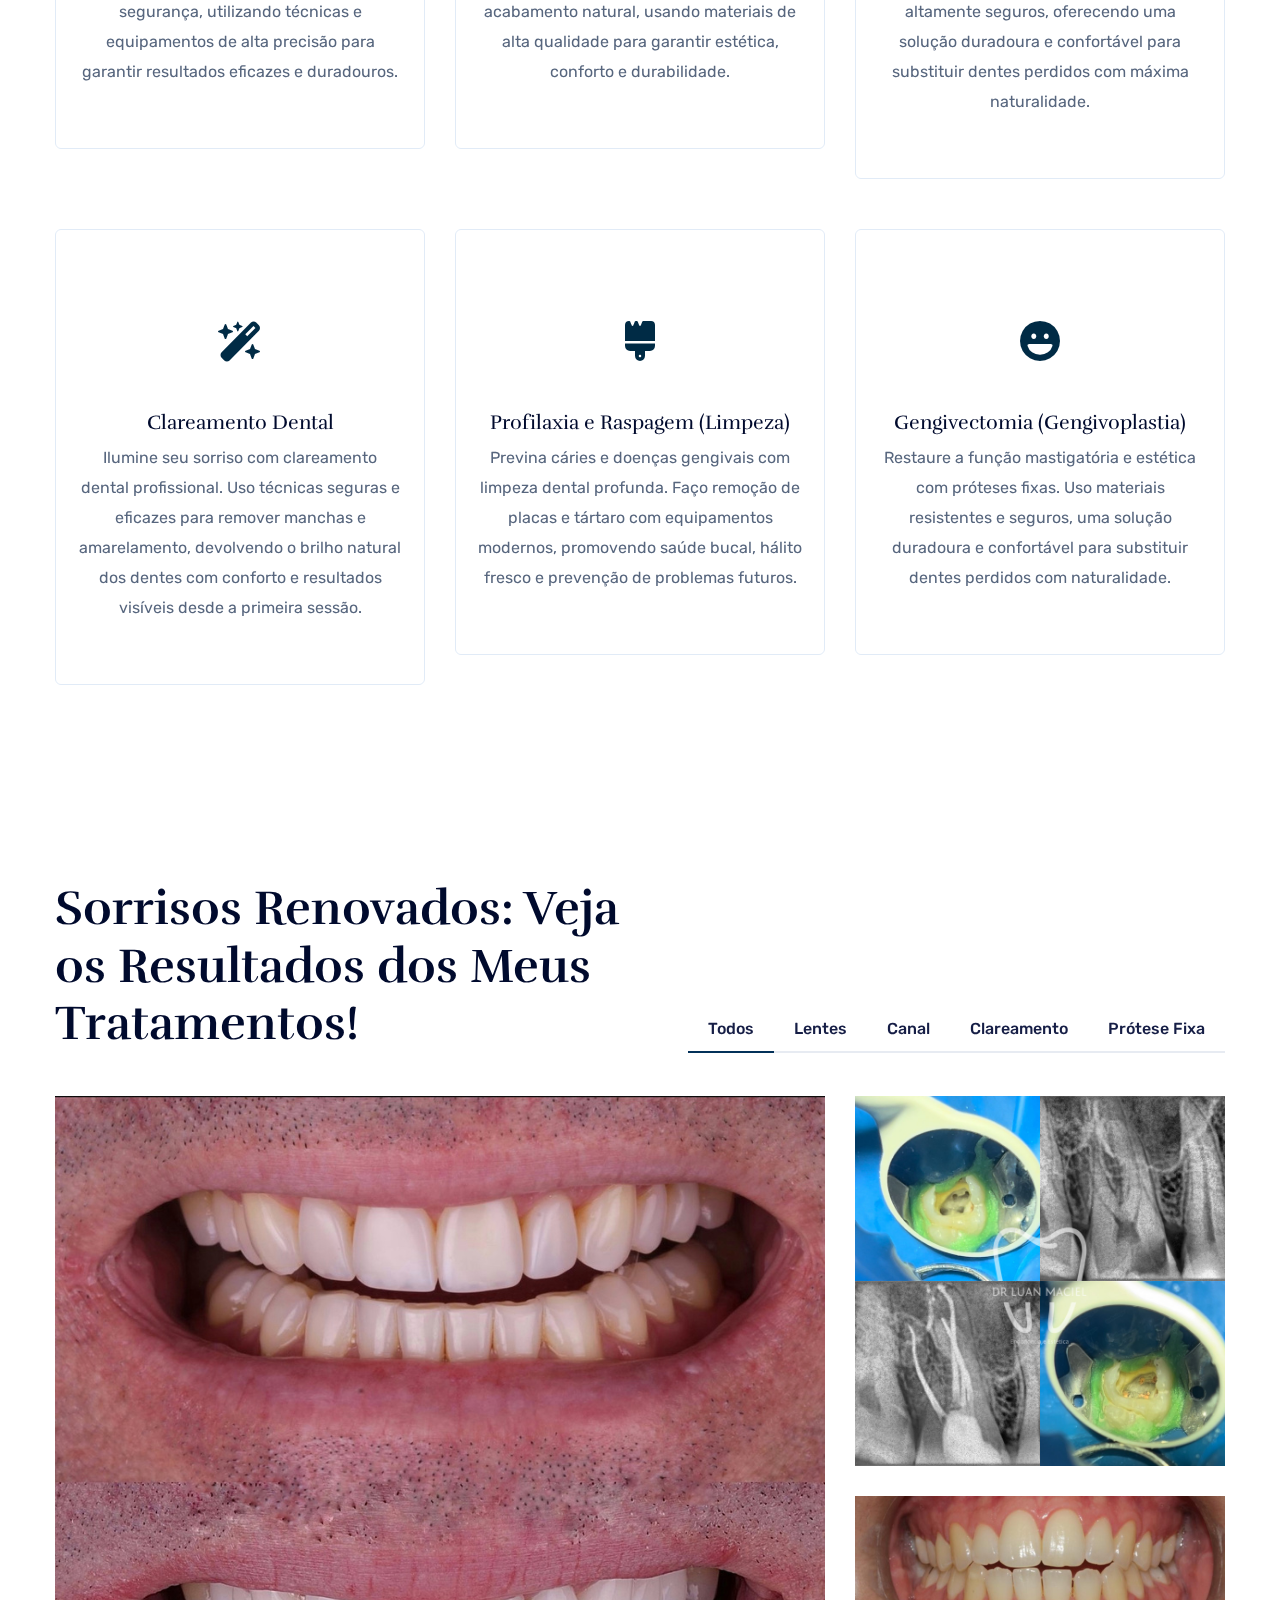
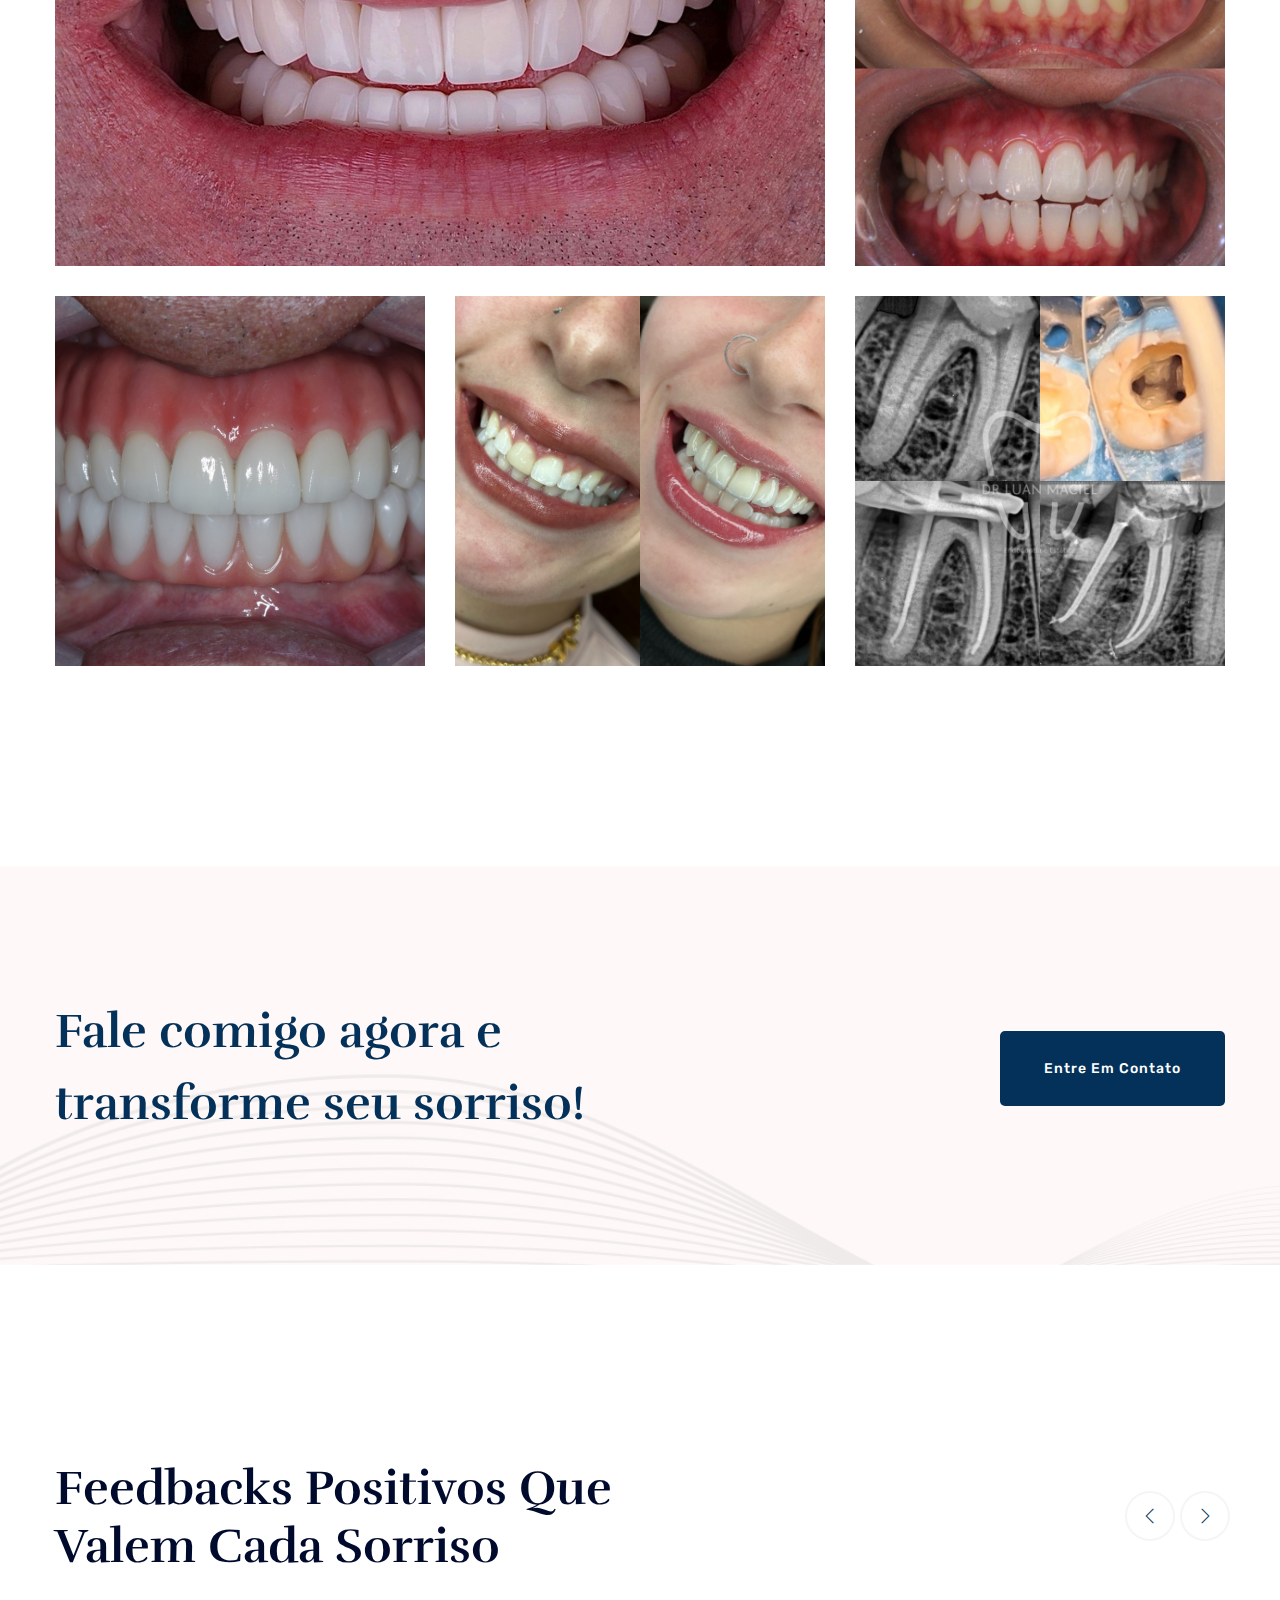
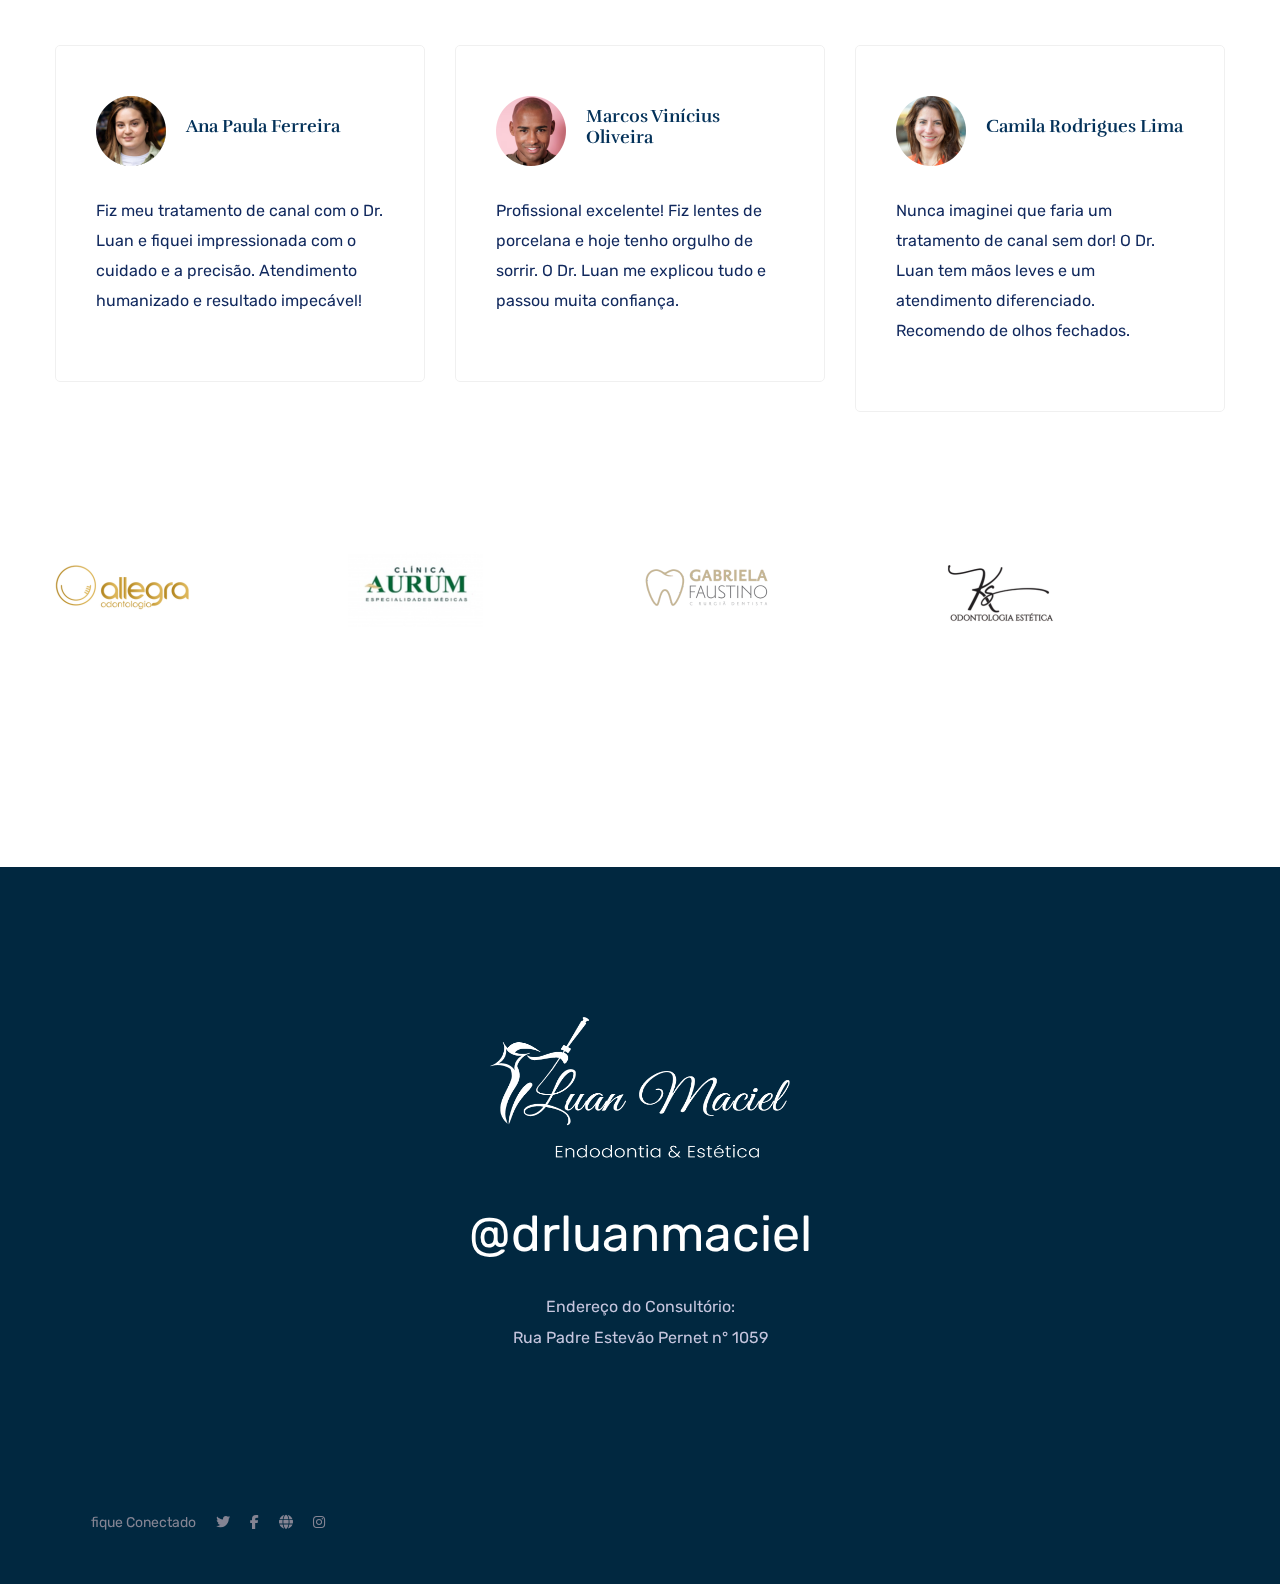
==== commit f15a7122: "update: finalizado os icones de serviços" ====
--- a/index.html
+++ b/index.html
@@ -20,6 +20,7 @@
             <link rel="stylesheet" href="assets/css/themify-icons.css">
             <link rel="stylesheet" href="assets/css/slick.css">
             <link rel="stylesheet" href="assets/css/nice-select.css">
+            <link rel="stylesheet" href="https://cdnjs.cloudflare.com/ajax/libs/font-awesome/6.4.0/css/all.min.css">
             <link rel="stylesheet" href="assets/css/style.css">
    </head>
 
@@ -182,20 +183,21 @@
                 <div class="row">
                     <div class="col-lg-4 col-md-6 col-sm-6">
                         <div class="single-cat text-center mb-50">
-                            <div class="cat-icon">
-                                <span class="flaticon-portfolio"></span>
-                            </div>
+                            <div class="cat-icon" style="display: flex; justify-content: center; align-items: center; background-color: #fff; width: 100px; height: 100px; border-radius: 50%; margin: 0 auto 20px;">
+                                <i class="fas fa-tooth" style="font-size: 40px; color: #002b45;"></i>
+                            </div>                           
                             <div class="cat-cap">
-                                <h5>Tratamento de Canal (Endodontia)</a></h5>
+                                <h5>Tratamento de Canal (Endodontia)</h5>
                                 <p>Alivie dores e infecções com um tratamento de canal moderno e indolor. Preservo o dente comprometido com total segurança, utilizando técnicas e equipamentos de alta precisão para garantir resultados eficazes e duradouros.</p>
                             </div>
                         </div>
                     </div>
+                    
                     <div class="col-lg-4 col-md-6 col-sm-6">
                         <div class="single-cat text-center mb-50">
-                            <div class="cat-icon">
-                                <span class="flaticon-speaker"></span>
-                            </div>
+                            <div class="cat-icon" style="display: flex; justify-content: center; align-items: center; background-color: #fff; width: 100px; height: 100px; border-radius: 50%; margin: 0 auto 20px;">
+                                <i class="fa-solid fa-face-grimace" style="font-size: 40px; color: #002b45;"></i>
+                            </div>   
                             <div class="cat-cap">
                                 <h5>Lentes de Resina e Porcelana</a></h5>
                                 <p>Corrija imperfeições e alcance o sorriso dos sonhos com lentes dentais. Proporciono um sorriso branco e alinhado com acabamento natural, usando materiais de alta qualidade para garantir estética, conforto e durabilidade.
@@ -206,9 +208,9 @@
                     </div>
                     <div class="col-lg-4 col-md-6 col-sm-6">
                         <div class="single-cat text-center mb-50">
-                            <div class="cat-icon">
-                                <span class="flaticon-portfolio"></span>
-                            </div>
+                            <div class="cat-icon" style="display: flex; justify-content: center; align-items: center; background-color: #fff; width: 100px; height: 100px; border-radius: 50%; margin: 0 auto 20px;">
+                                <i class="fa-solid fa-teeth-open" style="font-size: 40px; color: #002b45;"></i>
+                            </div> 
                             <div class="cat-cap">
                                 <h5>Prótese Fixa Dentária</a></h5>
                                 <p>Restaure a função mastigatória e estética com próteses fixas personalizadas. Trabalho com materiais resistentes e altamente seguros, oferecendo uma solução duradoura e confortável para substituir dentes perdidos com máxima naturalidade.</p>
@@ -217,9 +219,9 @@
                     </div>
                     <div class="col-lg-4 col-md-6 col-sm-6">
                         <div class="single-cat text-center mb-50">
-                            <div class="cat-icon">
-                                <span class="flaticon-portfolio"></span>
-                            </div>
+                            <div class="cat-icon" style="display: flex; justify-content: center; align-items: center; background-color: #fff; width: 100px; height: 100px; border-radius: 50%; margin: 0 auto 20px;">
+                                <i class="fa-solid fa-wand-magic-sparkles" style="font-size: 40px; color: #002b45;"></i>
+                            </div> 
                             <div class="cat-cap">
                                 <h5>Clareamento Dental</a></h5>
                                 <p>Ilumine seu sorriso com clareamento dental profissional. Uso técnicas seguras e eficazes para remover manchas e amarelamento, devolvendo o brilho natural dos dentes com conforto e resultados visíveis desde a primeira sessão.</p>
@@ -228,9 +230,9 @@
                     </div>
                     <div class="col-lg-4 col-md-6 col-sm-6">
                         <div class="single-cat text-center mb-50">
-                            <div class="cat-icon">
-                                <span class="flaticon-portfolio"></span>
-                            </div>
+                            <div class="cat-icon" style="display: flex; justify-content: center; align-items: center; background-color: #fff; width: 100px; height: 100px; border-radius: 50%; margin: 0 auto 20px;">
+                                <i class="fas fa-brush" style="font-size: 40px; color: #002b45;"></i>
+                            </div> 
                             <div class="cat-cap">
                                 <h5>Profilaxia e Raspagem (Limpeza)</a></h5>
                                 <p>Previna cáries e doenças gengivais com limpeza dental profunda. Faço remoção de placas e tártaro com equipamentos modernos, promovendo saúde bucal, hálito fresco e prevenção de problemas futuros.</p>
@@ -239,9 +241,9 @@
                     </div>
                     <div class="col-lg-4 col-md-6 col-sm-6">
                         <div class="single-cat text-center mb-50">
-                            <div class="cat-icon">
-                                <span class="flaticon-portfolio"></span>
-                            </div>
+                            <div class="cat-icon" style="display: flex; justify-content: center; align-items: center; background-color: #fff; width: 100px; height: 100px; border-radius: 50%; margin: 0 auto 20px;">
+                                <i class="fas fa-laugh	" style="font-size: 40px; color: #002b45;"></i>
+                            </div> 
                             <div class="cat-cap">
                                 <h5>Gengivectomia (Gengivoplastia)</a></h5>
                                 <p>Restaure a função mastigatória e estética com próteses fixas. Uso materiais resistentes e seguros, uma solução duradoura e confortável para substituir dentes perdidos com naturalidade.</p>
@@ -551,7 +553,7 @@
                                     <div class="blog-inner">
                                     <div class="blog-top">
                                             <div class="person-img">
-                                                <img src="assets/img/gallery/blog1.png" alt="">
+                                                <img src="assets/img/fotos_depoimento/depoimento1.png" alt="">
                                             </div>
                                             <div class="comment-person">
                                                 <h2>Ana Paula Ferreira</h2>   
@@ -568,7 +570,7 @@
                                     <div class="blog-inner">
                                     <div class="blog-top">
                                             <div class="person-img">
-                                                <img src="assets/img/gallery/blog2.png" alt="">
+                                                <img src="assets/img/fotos_depoimento/depoimento2.png" alt="">
                                             </div>
                                             <div class="comment-person">
                                                 <h2>Marcos Vinícius Oliveira</h2>   
@@ -585,7 +587,7 @@
                                     <div class="blog-inner">
                                     <div class="blog-top">
                                             <div class="person-img">
-                                                <img src="assets/img/gallery/blog3.png" alt="">
+                                                <img src="assets/img/fotos_depoimento/depoimento3.png" alt="">
                                             </div>
                                             <div class="comment-person">
                                                 <h2>Camila Rodrigues Lima</h2>   
@@ -602,7 +604,7 @@
                                     <div class="blog-inner">
                                     <div class="blog-top">
                                             <div class="person-img">
-                                                <img src="assets/img/gallery/blog2.png" alt="">
+                                                <img src="assets/img/fotos_depoimento/depoimento4.png" alt="">
                                             </div>
                                             <div class="comment-person">
                                                 <h2>Felipe Santos Almeida</h2>   
--- a/assets/css/flaticon.css
+++ b/assets/css/flaticon.css
@@ -28,6 +28,18 @@
 font-style: normal;
 }
 
+.flaticon-tooth-clean:before {
+  content: "\f103"; /* Exemplo, o código pode variar */
+  font-family: "Flaticon";
+  font-style: normal;
+  font-weight: normal;
+  speak: none;
+  display: inline-block;
+  text-decoration: inherit;
+  text-align: center;
+}
+
+
 .flaticon-pen:before { content: "\f100"; }
 .flaticon-speaker:before { content: "\f101"; }
 .flaticon-portfolio:before { content: "\f102"; }